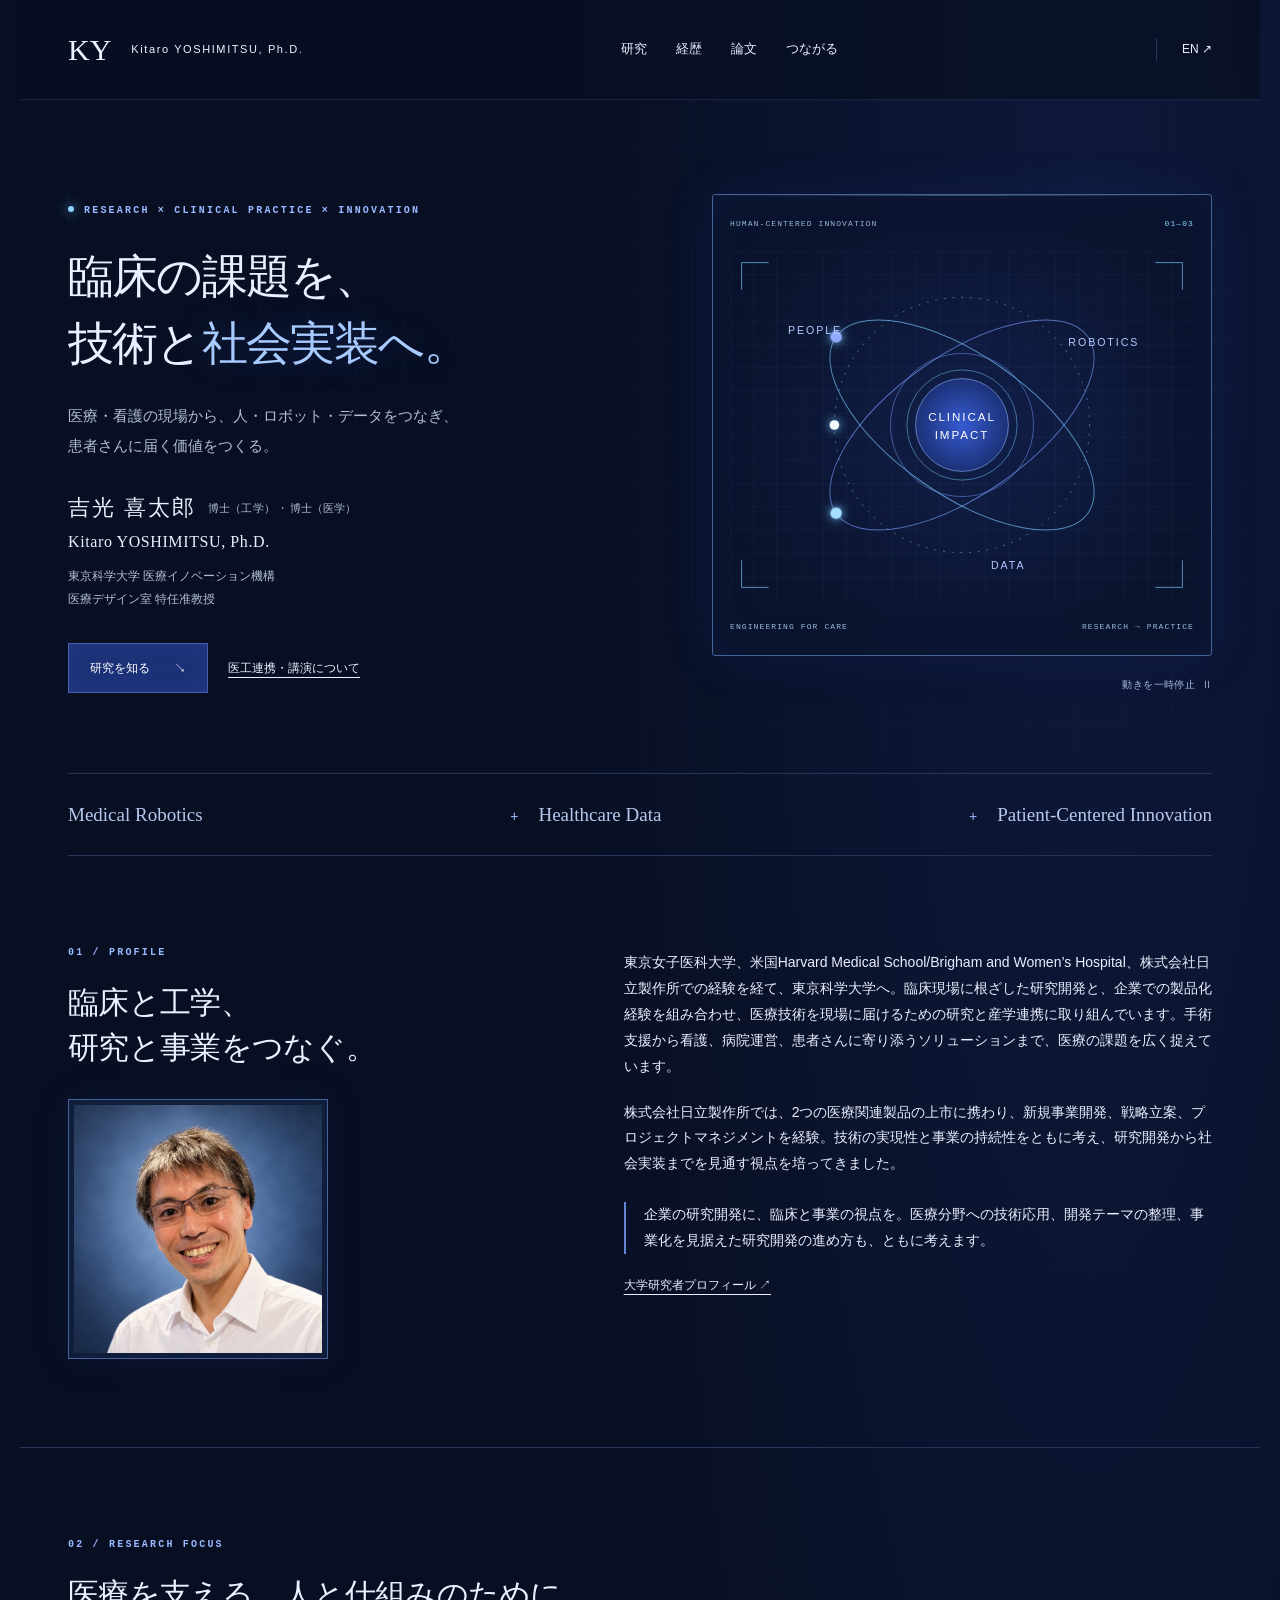
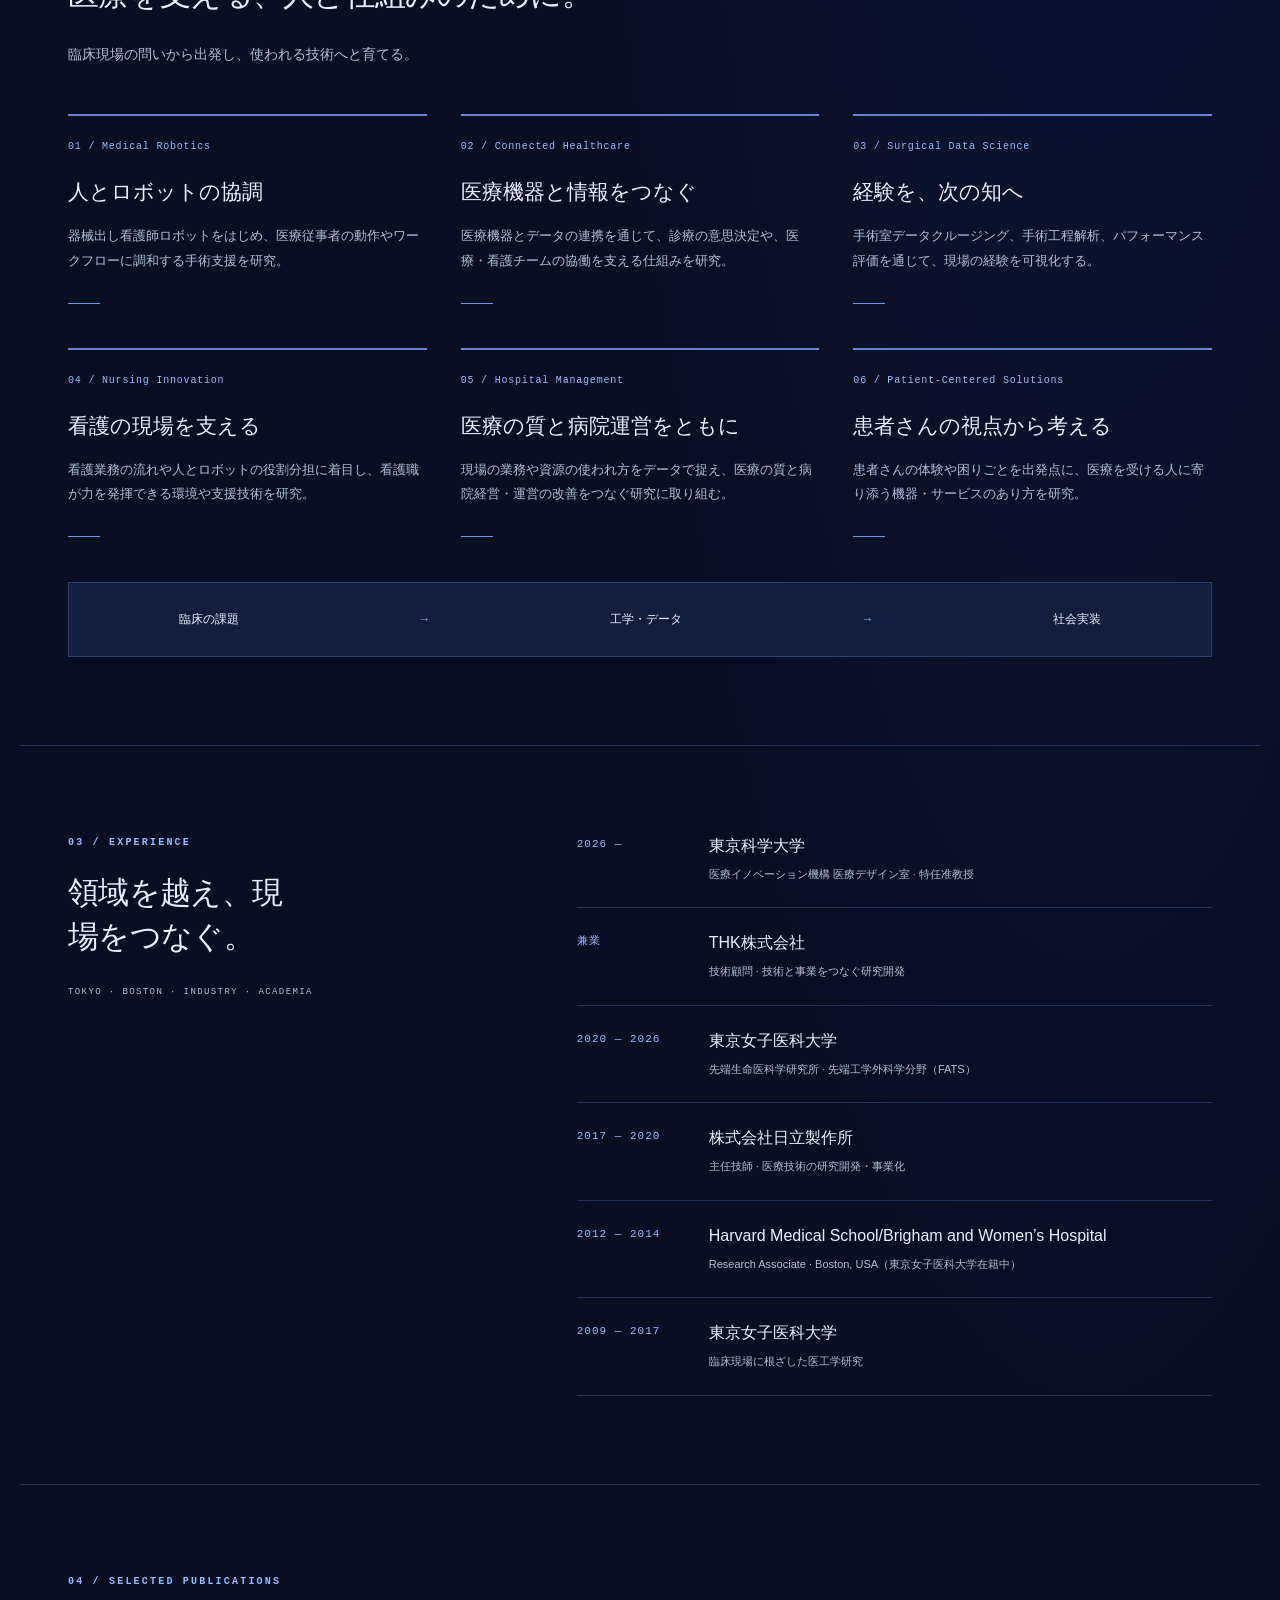
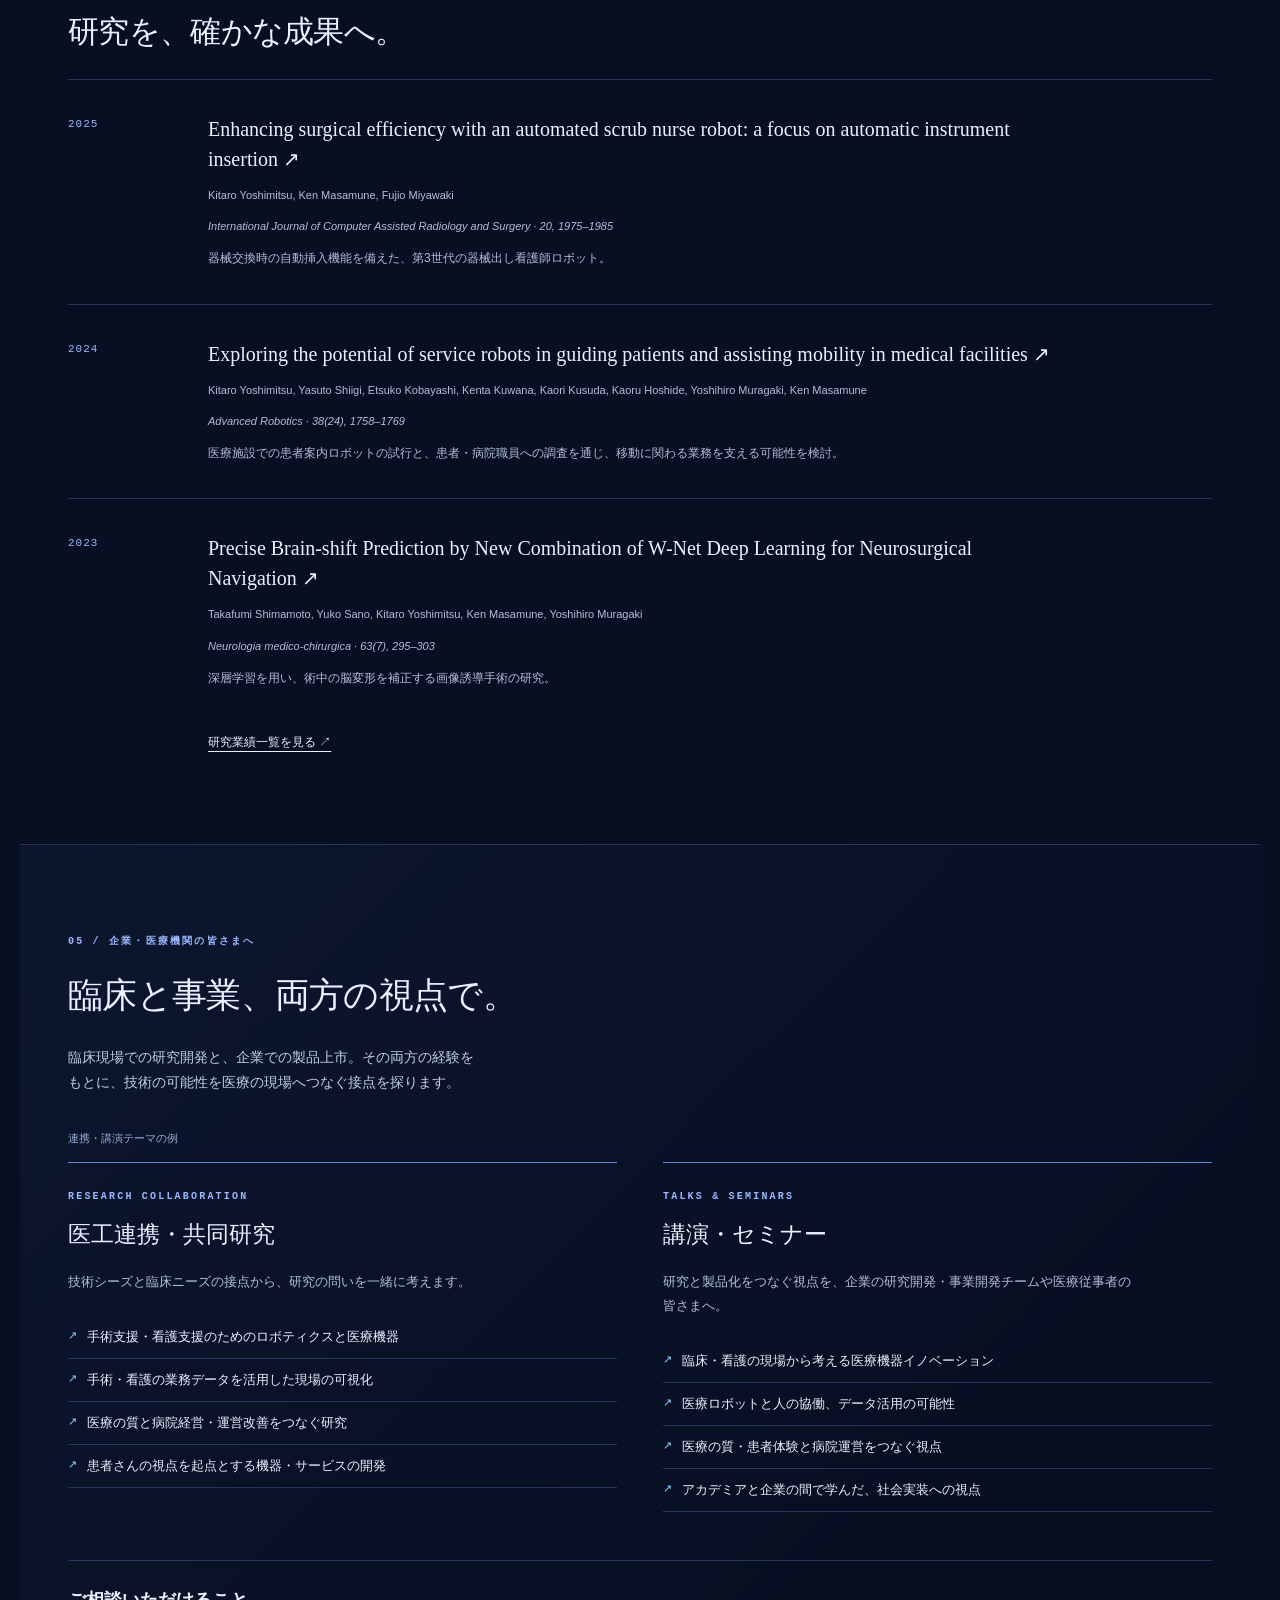
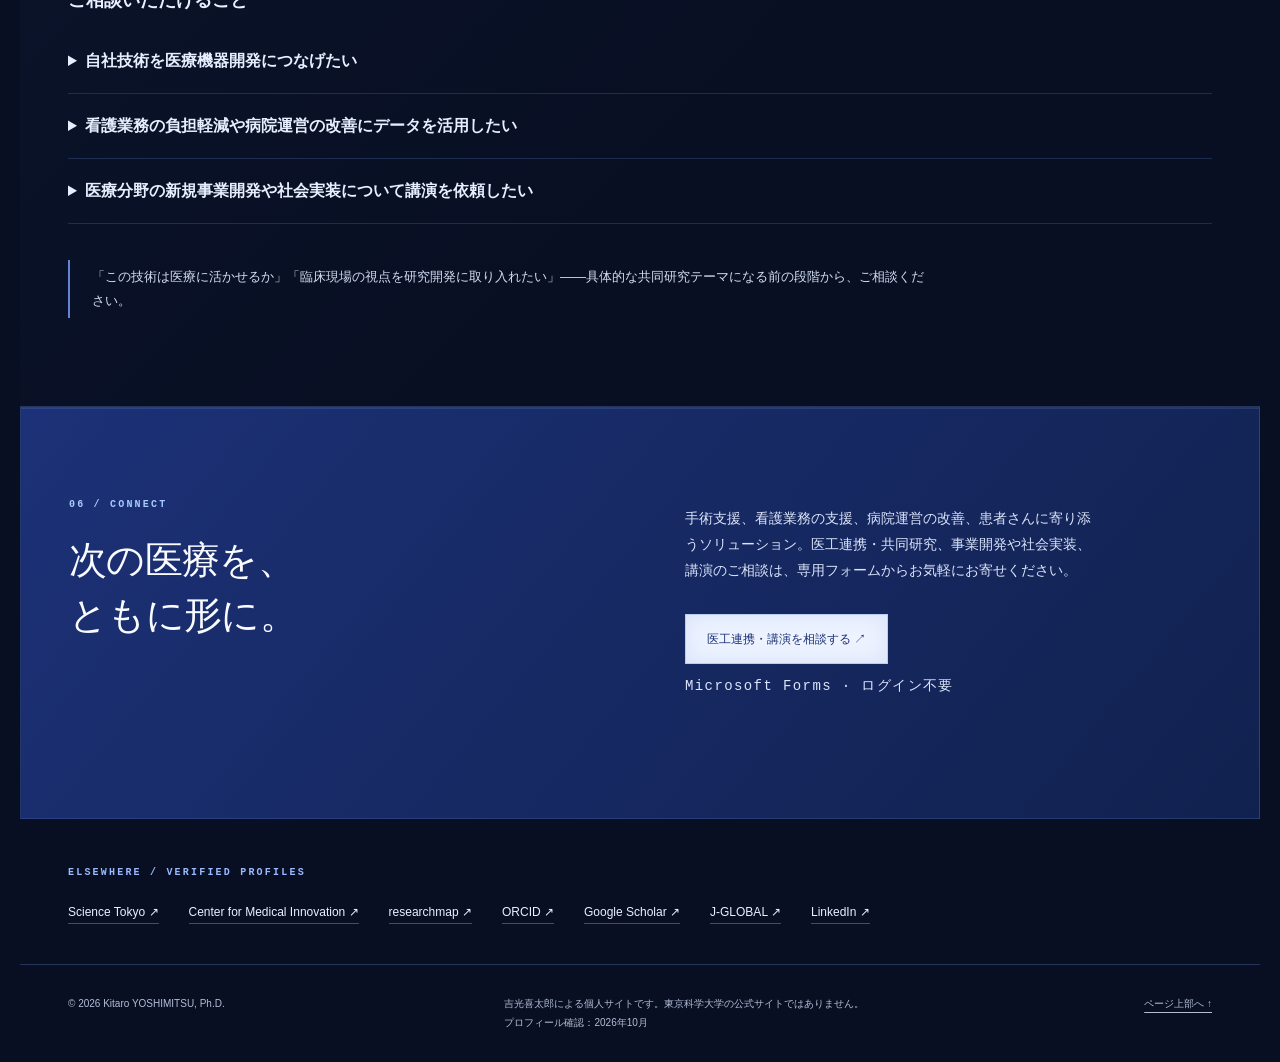
==== index.html @ ba97bae6 "Update career names, Japanese role and LinkedIn link" ====
<!doctype html><html lang="ja"><head><meta charset="utf-8"><meta name="viewport" content="width=device-width,initial-scale=1"><title>吉光喜太郎 | 医工連携・医療機器開発・講演 | Kitaro YOSHIMITSU, Ph.D.</title><meta name="description" content="医工連携、医療機器の研究開発・事業化、看護業務や病院運営の改善、講演のご相談。東京科学大学 特任准教授・吉光喜太郎が、臨床現場と企業での製品上市経験をもとに、技術シーズと医療の課題をつなぎます。"><meta name="robots" content="index,follow,max-image-preview:large"><meta name="theme-color" content="#1c3177"><meta property="og:type" content="profile"><meta property="og:title" content="吉光喜太郎 | 医工連携・医療機器開発・講演 | Kitaro YOSHIMITSU, Ph.D."><meta property="og:description" content="医工連携、医療機器の研究開発・事業化、看護業務や病院運営の改善、講演のご相談。東京科学大学 特任准教授・吉光喜太郎が、臨床現場と企業での製品上市経験をもとに、技術シーズと医療の課題をつなぎます。"><meta property="og:locale" content="ja_JP"><meta name="twitter:card" content="summary_large_image"><link rel="canonical" href="https://kitaro-bit.github.io/"><link rel="alternate" hreflang="ja" href="https://kitaro-bit.github.io/"><link rel="alternate" hreflang="en" href="https://kitaro-bit.github.io/en/"><link rel="alternate" hreflang="x-default" href="https://kitaro-bit.github.io/"><meta property="og:url" content="https://kitaro-bit.github.io/"><meta property="og:image" content="https://kitaro-bit.github.io/og.png"><meta name="twitter:image" content="https://kitaro-bit.github.io/og.png"><link rel="icon" href="favicon.svg" type="image/svg+xml"><link rel="stylesheet" href="style.css?v=9"><script src="motion.js?v=1" defer></script><script type="application/ld+json">{"@context": "https://schema.org", "@graph": [{"@type": "Person", "@id": "https://kitaro-bit.github.io/#person", "name": "Kitaro YOSHIMITSU", "honorificSuffix": "Ph.D.", "alternateName": "吉光喜太郎", "jobTitle": "Specially Appointed Associate Professor", "affiliation": {"@type": "Organization", "name": "Institute of Science Tokyo", "url": "https://www.isct.ac.jp/"}, "knowsAbout": ["Digital Surgery", "Medical Robotics", "Surgical Data Science", "Nursing Innovation", "Hospital Management", "Patient-Centered Solutions"], "sameAs": ["https://reins.tmd.ac.jp/html/100049686_ja.html", "https://researchmap.jp/kitaro", "https://orcid.org/0000-0002-7323-9958", "https://scholar.google.com/citations?user=akNv9UMAAAAJ", "https://jglobal.jst.go.jp/detail?JGLOBAL_ID=201101007482646540", "https://www.linkedin.com/in/kitaro/"], "url": "https://kitaro-bit.github.io/"}, {"@type": "ProfilePage", "name": "吉光喜太郎 | 医工連携・医療機器開発・講演 | Kitaro YOSHIMITSU, Ph.D.", "inLanguage": "ja", "mainEntity": {"@id": "https://kitaro-bit.github.io/#person"}, "url": "https://kitaro-bit.github.io/"}]}</script></head><body><a class="skip" href="#main">本文へ移動</a><header class="site-header"><a class="brand" href="./">KY<span>Kitaro YOSHIMITSU, Ph.D.</span></a><nav aria-label="メインナビゲーション"><a href="#research">研究</a><a href="#career">経歴</a><a href="#publications">論文</a><a href="#connect">つながる</a></nav><a class="language" href="en/" lang="en" hreflang="en">EN <span aria-hidden="true">↗</span></a></header><main id="main"><section class="hero"><div><p class="eyebrow">RESEARCH × CLINICAL PRACTICE × INNOVATION</p><h1>臨床の課題を、<br>技術と<span class="phrase">社会実装へ。</span></h1><p class="hero-intro"><span class=phrase>医療・看護の現場から、</span><span class=phrase>人・ロボット・データをつなぎ、</span><span class=phrase>患者さんに届く価値をつくる。</span></p><div class="identity"><h2>吉光 喜太郎<small class="degrees"><b>博士（工学）</b><i aria-hidden="true">・</i><b>博士（医学）</b></small><span>Kitaro YOSHIMITSU, Ph.D.</span></h2><p>東京科学大学 医療イノベーション機構<br>医療デザイン室 特任准教授</p></div><a class="button" href="#research">研究を知る <span aria-hidden="true">↘</span></a><a class="text-link" href="#partnerships">医工連携・講演について</a></div><div class="visual-shell"><div class="visual" aria-hidden="true"><div class="visual-top">HUMAN-CENTERED INNOVATION <span>01—03</span></div><svg viewBox="0 0 480 360"><defs><pattern id="grid" width="24" height="24" patternUnits="userSpaceOnUse"><path d="M24 0H0V24" fill="none" stroke="#7297da" stroke-opacity=".16" stroke-width=".6"/></pattern><radialGradient id="core"><stop stop-color="#365bd0"/><stop offset="1" stop-color="#1c3177"/></radialGradient></defs><rect width="480" height="360" fill="url(#grid)"/><g fill="none"><circle class="orbit-ring" cx="240" cy="180" r="132" stroke="#79c9ff" stroke-opacity=".5" stroke-dasharray="2 7"/><ellipse cx="240" cy="180" rx="159" ry="72" transform="rotate(-35 240 180)" stroke="#739cf9" stroke-opacity=".65"/><ellipse cx="240" cy="180" rx="159" ry="72" transform="rotate(35 240 180)" stroke="#79c9ff" stroke-opacity=".65"/><circle cx="240" cy="180" r="74" stroke="#739cf9" stroke-opacity=".5"/><circle class="core-pulse" cx="240" cy="180" r="57" stroke="#79c9ff" stroke-opacity=".5"/></g><circle cx="240" cy="180" r="48" fill="url(#core)" stroke="#8fb6ff" stroke-opacity=".6"/><text x="240" y="176" text-anchor="middle" fill="#fff" font-size="12" letter-spacing="2">CLINICAL</text><text x="240" y="194" text-anchor="middle" fill="#fff" font-size="12" letter-spacing="2">IMPACT</text><g transform="rotate(-35 240 180)"><circle class="satellite satellite-one" r="6" fill="#a6dfff"/></g><g transform="rotate(35 240 180)"><circle class="satellite satellite-two" r="6" fill="#92abff"/></g><circle class="satellite satellite-three" r="5" fill="#f3f8ff"/><g fill="#b4caff" font-size="11" letter-spacing="2"><text x="60" y="86">PEOPLE</text><text x="350" y="98">ROBOTICS</text><text x="270" y="329">DATA</text></g><path d="M12 40V12H40 M440 12H468V40 M468 320V348H440 M40 348H12V320" fill="none" stroke="#79c9ff" stroke-opacity=".7"/></svg><div class="visual-bottom">ENGINEERING FOR CARE <span>RESEARCH → PRACTICE</span></div></div><button class="motion-toggle" type="button" aria-pressed="false">動きを一時停止 <span aria-hidden="true">Ⅱ</span></button></div></section><div class="fields"><span>Medical Robotics</span><span>Healthcare Data</span><span>Patient-Centered Innovation</span></div><section id="profile" class="about section"><div><p class="eyebrow">01 / PROFILE</p><h2>臨床と工学、<br>研究と事業をつなぐ。</h2><figure class="portrait"><img src="portrait-edited-v1.png" alt="Kitaro YOSHIMITSU, Ph.D." width="1254" height="1254" loading="lazy"></figure></div><div class="prose"><p>東京女子医科大学、米国Harvard Medical School/Brigham and Women’s Hospital、株式会社日立製作所での経験を経て、東京科学大学へ。臨床現場に根ざした研究開発と、企業での製品化経験を組み合わせ、医療技術を現場に届けるための研究と産学連携に取り組んでいます。手術支援から看護、病院運営、患者さんに寄り添うソリューションまで、医療の課題を広く捉えています。</p><p>株式会社日立製作所では、2つの医療関連製品の上市に携わり、新規事業開発、戦略立案、プロジェクトマネジメントを経験。技術の実現性と事業の持続性をともに考え、研究開発から社会実装までを見通す視点を培ってきました。</p><p>企業の研究開発に、臨床と事業の視点を。医療分野への技術応用、開発テーマの整理、事業化を見据えた研究開発の進め方も、ともに考えます。</p><a class="text-link" href="https://reins.tmd.ac.jp/html/100049686_ja.html">大学研究者プロフィール ↗</a></div></section><section id="research" class="research section"><p class="eyebrow">02 / RESEARCH FOCUS</p><h2>医療を支える、人と仕組みのために。</h2><p class="section-intro">臨床現場の問いから出発し、使われる技術へと育てる。</p><div class="themes"><article class="theme"><span class="index">01 / Medical Robotics</span><h3>人とロボットの協調</h3><p>器械出し看護師ロボットをはじめ、医療従事者の動作やワークフローに調和する手術支援を研究。</p><span class="theme-line" aria-hidden="true"></span></article><article class="theme"><span class="index">02 / Connected Healthcare</span><h3>医療機器と情報をつなぐ</h3><p>医療機器とデータの連携を通じて、診療の意思決定や、医療・看護チームの協働を支える仕組みを研究。</p><span class="theme-line" aria-hidden="true"></span></article><article class="theme"><span class="index">03 / Surgical Data Science</span><h3>経験を、次の知へ</h3><p>手術室データクルージング、手術工程解析、パフォーマンス評価を通じて、現場の経験を可視化する。</p><span class="theme-line" aria-hidden="true"></span></article><article class="theme"><span class="index">04 / Nursing Innovation</span><h3>看護の現場を支える</h3><p>看護業務の流れや人とロボットの役割分担に着目し、看護職が力を発揮できる環境や支援技術を研究。</p><span class="theme-line" aria-hidden="true"></span></article><article class="theme"><span class="index">05 / Hospital Management</span><h3>医療の質と病院運営をともに</h3><p>現場の業務や資源の使われ方をデータで捉え、医療の質と病院経営・運営の改善をつなぐ研究に取り組む。</p><span class="theme-line" aria-hidden="true"></span></article><article class="theme"><span class="index">06 / Patient-Centered Solutions</span><h3>患者さんの視点から考える</h3><p>患者さんの体験や困りごとを出発点に、医療を受ける人に寄り添う機器・サービスのあり方を研究。</p><span class="theme-line" aria-hidden="true"></span></article></div><div class="process"><strong>臨床の課題</strong><span aria-hidden="true">→</span><strong>工学・データ</strong><span aria-hidden="true">→</span><strong>社会実装</strong></div></section><section id="career" class="career section"><div><p class="eyebrow">03 / EXPERIENCE</p><h2>領域を越え、現場をつなぐ。</h2><p class="small">TOKYO · BOSTON · INDUSTRY · ACADEMIA</p></div><ol class="timeline"><li><span class="date">2026 —</span><div><h3>東京科学大学</h3><p>医療イノベーション機構 医療デザイン室 · 特任准教授</p></div></li><li><span class="date">兼業</span><div><h3>THK株式会社</h3><p>技術顧問 · 技術と事業をつなぐ研究開発</p></div></li><li><span class="date">2020 — 2026</span><div><h3>東京女子医科大学</h3><p>先端生命医科学研究所 · 先端工学外科学分野（FATS）</p></div></li><li><span class="date">2017 — 2020</span><div><h3>株式会社日立製作所</h3><p>主任技師 · 医療技術の研究開発・事業化</p></div></li><li><span class="date">2012 — 2014</span><div><h3>Harvard Medical School/Brigham and Women’s Hospital</h3><p>Research Associate · Boston, USA（東京女子医科大学在籍中）</p></div></li><li><span class="date">2009 — 2017</span><div><h3>東京女子医科大学</h3><p>臨床現場に根ざした医工学研究</p></div></li></ol></section><section id="publications" class="publications section"><p class="eyebrow">04 / SELECTED PUBLICATIONS</p><h2>研究を、確かな成果へ。</h2><div><article class="paper"><span class="date">2025</span><div><h3><a href="https://doi.org/10.1007/s11548-025-03433-x">Enhancing surgical efficiency with an automated scrub nurse robot: a focus on automatic instrument insertion <span aria-hidden="true">↗</span></a></h3><p class="authors">Kitaro Yoshimitsu, Ken Masamune, Fujio Miyawaki</p><p class="journal">International Journal of Computer Assisted Radiology and Surgery · 20, 1975–1985</p><p>器械交換時の自動挿入機能を備えた、第3世代の器械出し看護師ロボット。</p></div></article><article class="paper"><span class="date">2024</span><div><h3><a href="https://doi.org/10.1080/01691864.2024.2438653">Exploring the potential of service robots in guiding patients and assisting mobility in medical facilities <span aria-hidden="true">↗</span></a></h3><p class="authors">Kitaro Yoshimitsu, Yasuto Shiigi, Etsuko Kobayashi, Kenta Kuwana, Kaori Kusuda, Kaoru Hoshide, Yoshihiro Muragaki, Ken Masamune</p><p class="journal">Advanced Robotics · 38(24), 1758–1769</p><p>医療施設での患者案内ロボットの試行と、患者・病院職員への調査を通じ、移動に関わる業務を支える可能性を検討。</p></div></article><article class="paper"><span class="date">2023</span><div><h3><a href="https://doi.org/10.2176/jns-nmc.2022-0350">Precise Brain-shift Prediction by New Combination of W-Net Deep Learning for Neurosurgical Navigation <span aria-hidden="true">↗</span></a></h3><p class="authors">Takafumi Shimamoto, Yuko Sano, Kitaro Yoshimitsu, Ken Masamune, Yoshihiro Muragaki</p><p class="journal">Neurologia medico-chirurgica · 63(7), 295–303</p><p>深層学習を用い、術中の脳変形を補正する画像誘導手術の研究。</p></div></article></div><a class="text-link" href="https://researchmap.jp/kitaro/published_papers">研究業績一覧を見る ↗</a></section><section class="partnerships section" id="partnerships"><p class="eyebrow">05 / 企業・医療機関の皆さまへ</p><h2><span class="phrase">臨床と事業、</span><span class="phrase">両方の視点で。</span></h2><p class="partner-intro">臨床現場での研究開発と、企業での製品上市。その両方の経験をもとに、技術の可能性を医療の現場へつなぐ接点を探ります。</p><p class="topic-label">連携・講演テーマの例</p><div class="partner-columns"><article class="partner-column"><p class="eyebrow">RESEARCH COLLABORATION</p><h3>医工連携・共同研究</h3><p>技術シーズと臨床ニーズの接点から、研究の問いを一緒に考えます。</p><ul><li>手術支援・看護支援のためのロボティクスと医療機器</li><li>手術・看護の業務データを活用した現場の可視化</li><li>医療の質と病院経営・運営改善をつなぐ研究</li><li>患者さんの視点を起点とする機器・サービスの開発</li></ul></article><article class="partner-column"><p class="eyebrow">TALKS & SEMINARS</p><h3>講演・セミナー</h3><p>研究と製品化をつなぐ視点を、企業の研究開発・事業開発チームや医療従事者の皆さまへ。</p><ul><li>臨床・看護の現場から考える医療機器イノベーション</li><li>医療ロボットと人の協働、データ活用の可能性</li><li>医療の質・患者体験と病院運営をつなぐ視点</li><li>アカデミアと企業の間で学んだ、社会実装への視点</li></ul></article></div><div class="consultations"><h3>ご相談いただけること</h3><details><summary>自社技術を医療機器開発につなげたい</summary><p>技術シーズと臨床ニーズの接点を整理し、医工連携による研究開発テーマや、事業化に向けて検討すべき課題を一緒に考えます。</p></details><details><summary>看護業務の負担軽減や病院運営の改善にデータを活用したい</summary><p>看護・診療のワークフローや資源の使われ方を捉え、現場の負担と医療の質に配慮した研究の問いを整理します。</p></details><details><summary>医療分野の新規事業開発や社会実装について講演を依頼したい</summary><p>医療機器イノベーション、医療ロボット、臨床ニーズを起点とする研究開発など、対象者や目的に合わせて講演・セミナーのテーマをご相談いただけます。</p></details></div><p class="partner-note">「この技術は医療に活かせるか」「臨床現場の視点を研究開発に取り入れたい」——具体的な共同研究テーマになる前の段階から、ご相談ください。</p></section><section id="connect" class="contact section"><div><p class="eyebrow">06 / CONNECT</p><h2>次の医療を、<br>ともに形に。</h2></div><div><p>手術支援、看護業務の支援、病院運営の改善、患者さんに寄り添うソリューション。医工連携・共同研究、事業開発や社会実装、講演のご相談は、専用フォームからお気軽にお寄せください。</p><a class="button light" href="https://forms.cloud.microsoft/r/wiZXnQCnqT">医工連携・講演を相談する ↗</a><p class="small">Microsoft Forms · ログイン不要</p></div></section><section class="profiles"><p class="eyebrow">ELSEWHERE / VERIFIED PROFILES</p><div><a href="https://reins.tmd.ac.jp/html/100049686_ja.html">Science Tokyo <span aria-hidden="true">↗</span></a><a href="https://tmdu-oi.jp/ourvision/member/">Center for Medical Innovation <span aria-hidden="true">↗</span></a><a href="https://researchmap.jp/kitaro">researchmap <span aria-hidden="true">↗</span></a><a href="https://orcid.org/0000-0002-7323-9958">ORCID <span aria-hidden="true">↗</span></a><a href="https://scholar.google.com/citations?user=akNv9UMAAAAJ">Google Scholar <span aria-hidden="true">↗</span></a><a href="https://jglobal.jst.go.jp/detail?JGLOBAL_ID=201101007482646540">J-GLOBAL <span aria-hidden="true">↗</span></a><a href="https://www.linkedin.com/in/kitaro/">LinkedIn <span aria-hidden="true">↗</span></a></div></section></main><footer><p>© 2026 Kitaro YOSHIMITSU, Ph.D.</p><p>吉光喜太郎による個人サイトです。東京科学大学の公式サイトではありません。<br>プロフィール確認：2026年10月</p><a href="#main">ページ上部へ ↑</a></footer></body></html>
---- style.css ----
:root{--ink:#172344;--blue:#1c3177;--line:#cfdbed;--paper:#f9fbff;--muted:#53617d}*{box-sizing:border-box}html{scroll-behavior:smooth;scroll-padding-top:100px}body{margin:0;color:var(--ink);background:var(--paper);font-family:-apple-system,BlinkMacSystemFont,"Segoe UI","Hiragino Kaku Gothic ProN","Yu Gothic",sans-serif;line-height:1.85;-webkit-font-smoothing:antialiased}a{color:inherit;text-underline-offset:5px}a:hover{color:var(--blue)}a:focus-visible{outline:3px solid #b16d23;outline-offset:5px}h1,h2,h3,p{margin:0}h1,h2,h3{line-height:1.45}p{overflow-wrap:anywhere}.site-header,main,footer{max-width:1240px;margin:auto}.site-header{height:100px;display:flex;align-items:center;justify-content:space-between;padding:0 48px;border-bottom:1px solid var(--line);gap:24px}.brand{text-decoration:none;font-family:Georgia,serif;font-size:30px;display:flex;align-items:center;gap:20px}.brand span{font-family:Arial,sans-serif;font-size:11px;letter-spacing:1.6px}.site-header nav{display:flex;gap:29px;font-size:13px}.site-header nav a,.language{text-decoration:none}.language{font-size:12px;border-left:1px solid var(--line);padding-left:25px}.hero{padding:94px 48px 72px;display:grid;grid-template-columns:1.2fr 1fr;gap:44px;align-items:center}.eyebrow{font-size:10px;font-weight:650;letter-spacing:2.2px;color:var(--blue);line-height:1.7}h1{font-size:clamp(35px,3.6vw,49px);font-weight:550;letter-spacing:-1.8px;margin:24px 0 24px}h1 span{color:var(--blue)}.hero-intro{font-size:15px;color:var(--muted);max-width:480px}.identity{margin:31px 0}.identity h2{font-size:22px;font-weight:550;letter-spacing:2px}.identity h2 span{display:block;font-family:Georgia,serif;font-size:16px;letter-spacing:.6px;font-weight:400;margin-top:3px}.identity p{font-size:12px;line-height:1.8;color:var(--muted);margin-top:12px}.button{display:inline-flex;gap:35px;align-items:center;justify-content:space-between;background:var(--ink);color:white;padding:13px 21px;text-decoration:none;font-size:12px}.button:hover{background:var(--blue);color:white}.text-link{font-size:12px;display:inline-block}.hero .text-link{margin-left:20px}.visual{background:#e4ebf6;border:1px solid #cfdbed;padding:24px 17px;transform:translateY(5px)}.visual svg{width:100%;display:block;margin:23px 0}.visual-top,.visual-bottom{font:8px Arial,sans-serif;letter-spacing:1.3px;display:flex;justify-content:space-between;color:#435ea5}.fields{margin:0 48px;border-block:1px solid var(--line);padding:23px 0;display:flex;justify-content:space-between;font-family:Georgia,serif;font-size:21px;color:#435ea5}.fields span+span:before{content:'+';font:14px Arial;margin-right:45px;color:var(--blue)}.section{padding:88px 48px;border-bottom:1px solid var(--line)}.section h2{font-size:31px;font-weight:500;letter-spacing:-.7px;margin:20px 0 24px}.about{display:grid;grid-template-columns:1fr 1.25fr;gap:85px}.prose{font-size:14px}.prose p+p{margin-top:20px}.prose a{margin-top:20px}.section-intro{font-size:14px;color:var(--muted)}.themes{display:grid;grid-template-columns:repeat(3,1fr);gap:34px;margin-top:46px}.theme{padding-top:22px;border-top:2px solid var(--blue)}.index{font-size:10px;letter-spacing:.8px;color:var(--blue)}.theme h3{font-size:21px;font-weight:500;margin:20px 0 15px}.theme p{font-size:13px;color:var(--muted)}.theme-line{display:block;width:32px;height:1px;background:var(--blue);margin-top:30px}.process{display:flex;align-items:center;justify-content:space-around;background:#e4ebf6;padding:25px 20px;margin-top:45px;font-size:12px}.process strong{font-weight:500}.process span{color:var(--blue)}.career{display:grid;grid-template-columns:1fr 1.4fr;gap:55px}.career h2{max-width:290px}.small{font-size:9px;letter-spacing:1.4px;color:var(--muted)}.timeline{list-style:none;padding:0;margin:0}.timeline li{display:grid;grid-template-columns:110px 1fr;gap:22px;padding:23px 0;border-bottom:1px solid var(--line)}.timeline li:first-child{padding-top:0}.date{font-size:11px;font-family:Arial,sans-serif;color:var(--blue);letter-spacing:1px}.timeline h3{font-size:16px;font-weight:500}.timeline p{font-size:11px;color:var(--muted);margin-top:7px}.paper{display:grid;grid-template-columns:110px 1fr;gap:30px;padding:34px 0;border-top:1px solid var(--line)}.paper h3{font-size:20px;font-family:Georgia,serif;font-weight:400;line-height:1.5;max-width:870px}.paper h3 a{text-decoration:none}.paper p{font-size:12px;margin-top:11px;color:var(--muted)}.paper .authors{font-size:11px}.paper .journal{font-size:11px;font-style:italic}.publications>.text-link{margin-left:140px;margin-top:8px}.contact{background:#1c3177;color:#f9fbff;display:grid;grid-template-columns:1fr 1fr;gap:90px}.contact .eyebrow{color:#bac9e2}.contact h2{font-size:38px;margin-bottom:0}.contact p:not(.eyebrow){font-size:14px;color:#e4ebf6;margin:10px 0 30px}.light{background:#f9fbff;color:#1c3177}.institution{display:block;color:#e4ebf6;font-size:12px;margin-top:22px}.profiles{padding:45px 48px 40px}.profiles>div{display:flex;flex-wrap:wrap;gap:17px 30px;margin-top:20px}.profiles a{font-size:12px;text-decoration:none;border-bottom:1px solid var(--line)}footer{padding:30px 48px;border-top:1px solid var(--line);display:flex;gap:25px;justify-content:space-between;font-size:10px;color:var(--muted)}footer a{white-space:nowrap}.skip{position:absolute;left:15px;top:-100px;padding:10px;background:white;z-index:2}.skip:focus{top:10px}html[lang=en] h1{font-family:Georgia,serif;font-size:clamp(37px,4.2vw,57px);font-weight:400;line-height:1.13}html[lang=en] .section h2{font-family:Georgia,serif;font-size:36px}html[lang=en] .brand span{font-size:10px}
@media(min-width:1500px){.hero{padding-top:115px;padding-bottom:100px}}@media(max-width:900px){.site-header{padding:0 26px}.brand span{display:none}.hero{padding:65px 26px;gap:25px}.hero .text-link{display:block;margin:18px 0 0}.fields{margin:0 26px;font-size:17px}.fields span+span:before{margin-right:15px}.section{padding:65px 26px}.about,.career{gap:35px}.contact{gap:35px}.profiles,footer{padding-inline:26px}.themes{gap:24px}}@media(max-width:650px){.site-header{height:76px;gap:15px;padding:0 20px}.brand{font-size:27px}.site-header nav{gap:13px;font-size:11px}.language{padding-left:12px;font-size:11px}.hero{grid-template-columns:1fr;padding:48px 22px 36px;gap:38px}h1{font-size:36px;letter-spacing:-1.4px}.hero-intro{font-size:14px}.hero .text-link{display:inline-block;margin:0 0 0 15px;font-size:11px}.visual{max-width:460px;width:100%;margin:auto}.visual svg{margin:8px 0;max-height:290px}.fields{margin:0 22px;gap:10px;flex-wrap:wrap;justify-content:flex-start;font-size:14px;padding:18px 0}.fields span+span:before{margin-right:10px}.section{padding:55px 22px}.section h2{font-size:27px}.about,.career,.contact{grid-template-columns:1fr;gap:25px}.about h2 br{display:none}.themes{grid-template-columns:1fr;gap:30px;margin-top:30px}.theme h3{margin-top:12px}.theme-line{display:none}.process{margin-top:32px;padding:20px 10px;font-size:10px}.career h2{max-width:none}.timeline li{grid-template-columns:84px 1fr;gap:13px}.paper{grid-template-columns:1fr;gap:10px;padding:25px 0}.paper h3{font-size:20px}.publications>.text-link{margin-left:0}.contact h2{font-size:34px}.profiles{padding:35px 22px}.profiles>div{gap:17px 25px}footer{padding:25px 22px;flex-direction:column;gap:15px}html[lang=en] h1{font-size:40px}html[lang=en] .section h2{font-size:31px}}
@media(prefers-reduced-motion:reduce){html{scroll-behavior:auto}}@media print{.site-header nav,.language,.visual,.button,.skip{display:none}.section{padding:25px 0;break-inside:avoid}.hero{padding:20px 0;display:block}.contact{background:white;color:var(--ink)}.contact p:not(.eyebrow),.contact .eyebrow{color:var(--ink)}.profiles,footer{padding:20px 0}.fields{margin:0}body{background:white}}
@media(max-width:650px){.site-header{height:auto;min-height:93px;flex-wrap:wrap;padding-block:12px;gap:9px 15px}.brand{margin-right:auto}.site-header nav{order:3;width:100%;justify-content:space-between;font-size:12px}.language{white-space:nowrap;flex-shrink:0}}
/* Cyber research direction: Science Blue foundation, luminous orbital diagram. */
:root{--ink:#eaf0ff;--blue:#9ab9ff;--line:#243559;--paper:#080f23;--muted:#b2bed6;--science-blue:#1c3177;--cyan:#8bd5ff}
body{background:radial-gradient(ellipse at 85% 4%,#1c317744,transparent 35%),var(--paper)}
.site-header{background:#080f23b3;border-bottom-color:#344b774f}.brand{color:#edf3ff}.site-header nav a{transition:color .2s}.site-header nav a:hover,.language:hover{color:var(--cyan)}
.hero{position:relative;background-image:linear-gradient(#5173b00a 1px,transparent 1px),linear-gradient(90deg,#5173b00a 1px,transparent 1px);background-size:48px 48px}
h1 span{color:#a7caff;text-shadow:0 0 35px #477aff40}.eyebrow,.index,.small,.date{font-family:ui-monospace,SFMono-Regular,Consolas,monospace}.hero .eyebrow::before{content:'';display:inline-block;width:6px;height:6px;margin:0 10px 1px 0;background:#8bd5ff;box-shadow:0 0 12px #7ac7ff;border-radius:50%}
.button{background:var(--science-blue);border:1px solid #789aee70;box-shadow:inset 0 0 22px #4c6fcd20;transition:background .2s,box-shadow .2s,transform .2s}.button:hover{background:#2d4590;box-shadow:0 0 25px #4d7cff30;transform:translateY(-2px)}
.visual-shell{min-width:0}.visual{position:relative;overflow:hidden;background:radial-gradient(ellipse at center,#1c31774d,#0a142de6 72%);border:1px solid #45639a;box-shadow:0 0 50px #254bc321,inset 0 0 50px #274caa12;transform:none;border-radius:3px}.visual::before{content:'';position:absolute;top:0;left:0;width:100%;height:1px;background:linear-gradient(90deg,transparent,#8bd5ff,transparent);opacity:.3;animation:scan 12s linear infinite;pointer-events:none}.visual-top,.visual-bottom{font-family:ui-monospace,SFMono-Regular,monospace;color:#9ab9db;font-size:8px;letter-spacing:1.1px}.visual-top span{color:#8bd5ff}.visual svg{overflow:visible}
.satellite{offset-path:path('M 81 180 a 159 72 0 1 0 318 0 a 159 72 0 1 0 -318 0');offset-rotate:0deg;filter:drop-shadow(0 0 5px #79c9ff);animation:orbit-travel 15s linear infinite;transform-box:view-box}.satellite-two{animation-duration:20s;animation-direction:reverse;animation-delay:-8s}.satellite-three{offset-path:path('M 108 180 a 132 132 0 1 0 264 0 a 132 132 0 1 0 -264 0');animation-duration:26s;animation-delay:-17s}.orbit-ring{transform-origin:240px 180px;animation:ring-turn 80s linear infinite}.core-pulse{transform-origin:240px 180px;animation:core-breathe 5s ease-in-out infinite}
.motion-toggle{display:block;margin:13px 0 0 auto;padding:7px 0 7px 14px;min-height:32px;border:0;background:transparent;color:#acbedf;font:10px ui-monospace,SFMono-Regular,monospace;cursor:pointer;letter-spacing:.4px}.motion-toggle:hover{color:#d7edff}.motion-toggle:focus-visible{outline:2px solid #8bd5ff;outline-offset:4px}.motion-paused .visual,.motion-paused .visual *,.motion-paused .visual::before{animation-play-state:paused}
.fields{color:#b6c9ed}.section{border-bottom-color:#243559}.theme{border-top-color:#6384d2}.theme-line{background:#6c94f4}.process{background:#111e3e;border:1px solid #2a406e}.timeline li{border-bottom-color:#243559}.paper h3 a:hover{color:#a7caff}.contact{background:linear-gradient(130deg,#1c3177,#11214f);border:1px solid #45639a55;box-shadow:inset 0 1px #7191d333}.contact .eyebrow{color:#a7caff}.contact p:not(.eyebrow),.institution{color:#dce5fb}.light{background:#edf3ff;color:#1c3177}.light:hover{color:white}.profiles a{border-bottom-color:#36507b}.skip{background:#1c3177;color:white}
@keyframes orbit-travel{from{offset-distance:0%}to{offset-distance:100%}}@keyframes ring-turn{to{transform:rotate(360deg)}}@keyframes core-breathe{0%,100%{transform:scale(1);opacity:.35}50%{transform:scale(1.15);opacity:.8}}@keyframes scan{from{transform:translateY(0)}to{transform:translateY(560px)}}
@media(max-width:650px){.visual-top,.visual-bottom{font-size:7px;letter-spacing:.65px}.motion-toggle{margin-top:6px}.visual-shell{width:100%}}
@media(prefers-reduced-motion:reduce){.visual *,.visual::before{animation:none!important}.satellite-one{offset-distance:12%}.satellite-two{offset-distance:55%}.satellite-three{offset-distance:77%}.motion-toggle{display:none}.button{transition:none}}
@media print{:root{--ink:#172344;--muted:#53617d;--blue:#1c3177;--line:#cfdbed}body{background:white}.hero{background:none}.visual-shell{display:none}.fields{color:#1c3177}.contact{background:white;box-shadow:none}.contact p:not(.eyebrow),.contact .eyebrow,.institution{color:#172344}}
/* Editorial refinements: keep meaningful phrases and qualifications together. */
p,li{line-break:strict;overflow-wrap:break-word;text-wrap:pretty}h1,h2,h3{text-wrap:balance}.phrase{display:inline-block;white-space:nowrap}.hero-intro{max-width:510px;line-height:2}.identity h2 .degrees{display:inline-flex;flex-wrap:wrap;align-items:baseline;gap:2px;margin-left:12px;font:400 11px/1.8 -apple-system,BlinkMacSystemFont,"Hiragino Kaku Gothic ProN","Yu Gothic",sans-serif;letter-spacing:.1px;color:#b2bed6;vertical-align:middle}.degrees b{font-weight:400;white-space:nowrap}.degrees i{font-style:normal}html[lang=en] .identity h2>span .degrees{font-size:10px}.identity h2>span{margin-top:6px}.identity p{line-height:1.95}.hero .button{gap:24px}.hero .text-link{max-width:100%}.hero-intro:lang(en){text-wrap:balance}.theme h3{line-height:1.65}.paper h3{text-wrap:pretty}.partnerships{background:linear-gradient(135deg,#111f3b70,transparent 65%)}.partnerships h2{font-size:35px;max-width:700px}.partner-intro{max-width:770px;font-size:14px;color:#c2cde1}.topic-label{font:11px ui-monospace,SFMono-Regular,monospace;color:#96acd5;margin-top:35px}.partner-columns{display:grid;grid-template-columns:1fr 1fr;gap:46px;margin-top:16px}.partner-column{border-top:1px solid #6384d2;padding-top:25px;min-width:0}.partner-column h3{font-size:23px;font-weight:500;margin:13px 0 18px;text-align:left;text-wrap:pretty}.partner-column>p:not(.eyebrow){font-size:13px;color:var(--muted);max-width:480px}.partner-column ul{padding:0;margin:22px 0 0;list-style:none}.partner-column li{position:relative;padding:9px 0 9px 19px;font-size:13px;border-bottom:1px solid #243559}.partner-column li::before{content:'↗';position:absolute;left:0;color:#8bd5ff;font-size:11px}.partner-note{max-width:890px;border-left:2px solid #6384d2;padding:5px 0 5px 22px;margin-top:36px;color:#d1dcf2;font-size:13px}.contact .button{gap:22px}.contact .institution{max-width:100%;text-wrap:pretty}
@media(max-width:900px){.identity h2 .degrees{display:flex;margin:5px 0 0;gap:2px}.hero-intro{font-size:14px}.partner-columns{gap:28px}}
@media(max-width:650px){.hero-intro{font-size:14px;line-height:1.95}.identity h2 .degrees{font-size:11px;display:inline-flex;margin-left:10px}html[lang=en] .identity h2>span .degrees{display:flex;margin-left:0}.partner-columns{grid-template-columns:1fr;gap:34px}.partnerships h2{font-size:29px}.partner-column h3{font-size:22px}.partner-intro{font-size:13px}.hero .text-link{margin-top:17px;margin-left:0;display:block}.hero .eyebrow{max-width:310px}.partner-note{padding-left:15px}.contact .button{font-size:12px}.contact .institution{font-size:11px}html[lang=en] h1{font-size:clamp(33px,9.7vw,40px)}}
@media(max-width:360px){.identity h2 .degrees{display:flex;margin-left:0}.hero-intro{font-size:13px}.partnerships h2{font-size:27px}.process{font-size:9px;padding-inline:7px}}
@media print{.partner-intro,.partner-note,.topic-label{color:#172344}.partnerships{background:none}.partner-column li{border-color:#cfdbed}}
.partner-intro,.section-intro,.contact p:not(.eyebrow){text-wrap:balance}
@media(max-width:650px){html[lang=ja] h1{font-size:clamp(28px,9.2vw,36px)}}
/* Broader healthcare themes: two rows on desktop, readable labels on mobile. */
.fields{gap:20px;font-size:19px}.fields span{min-width:0;text-wrap:balance}.fields span+span:before{margin-right:20px}.themes{row-gap:44px}.themes .index{line-height:1.7;display:block}.research>h2{max-width:760px;text-wrap:balance}
@media(max-width:900px){.fields{font-size:15px;gap:12px}.fields span+span:before{margin-right:12px}}
@media(max-width:650px){.fields{font-size:15px;flex-direction:column;align-items:flex-start;gap:7px}.fields span+span:before{content:none}.themes{row-gap:30px}.hero-intro .phrase{max-width:100%}}
.portrait{margin:28px 0 0;max-width:260px;border:1px solid #45639a;padding:5px;background:#101e3b;box-shadow:0 0 32px #1c31772c}.portrait img{display:block;width:100%;height:auto;aspect-ratio:1;object-fit:cover}.about{align-items:start}.about .prose{padding-top:6px}.about .prose p:last-of-type{border-left:2px solid #6384d2;padding-left:18px;margin-top:25px}
@media(max-width:650px){.portrait{max-width:220px;margin-top:24px}.about .prose{padding-top:0}.contact .button{max-width:100%;gap:12px;line-height:1.8}}

/* Inquiry examples match the questions prospective partners bring. */
.consultations{margin-top:3rem;border-top:1px solid #739cf944;padding-top:1.6rem}.consultations h3{font-size:1.15rem;margin:0 0 1rem}.consultations details{border-bottom:1px solid #739cf933;padding:1.1rem 0}.consultations summary{cursor:pointer;color:#e5efff;font-weight:600;line-height:1.8}.consultations summary:focus-visible{outline:2px solid #79c9ff;outline-offset:5px}.consultations details p{max-width:70ch;line-height:1.9;color:#b6c4de;margin:1rem 0 .3rem}
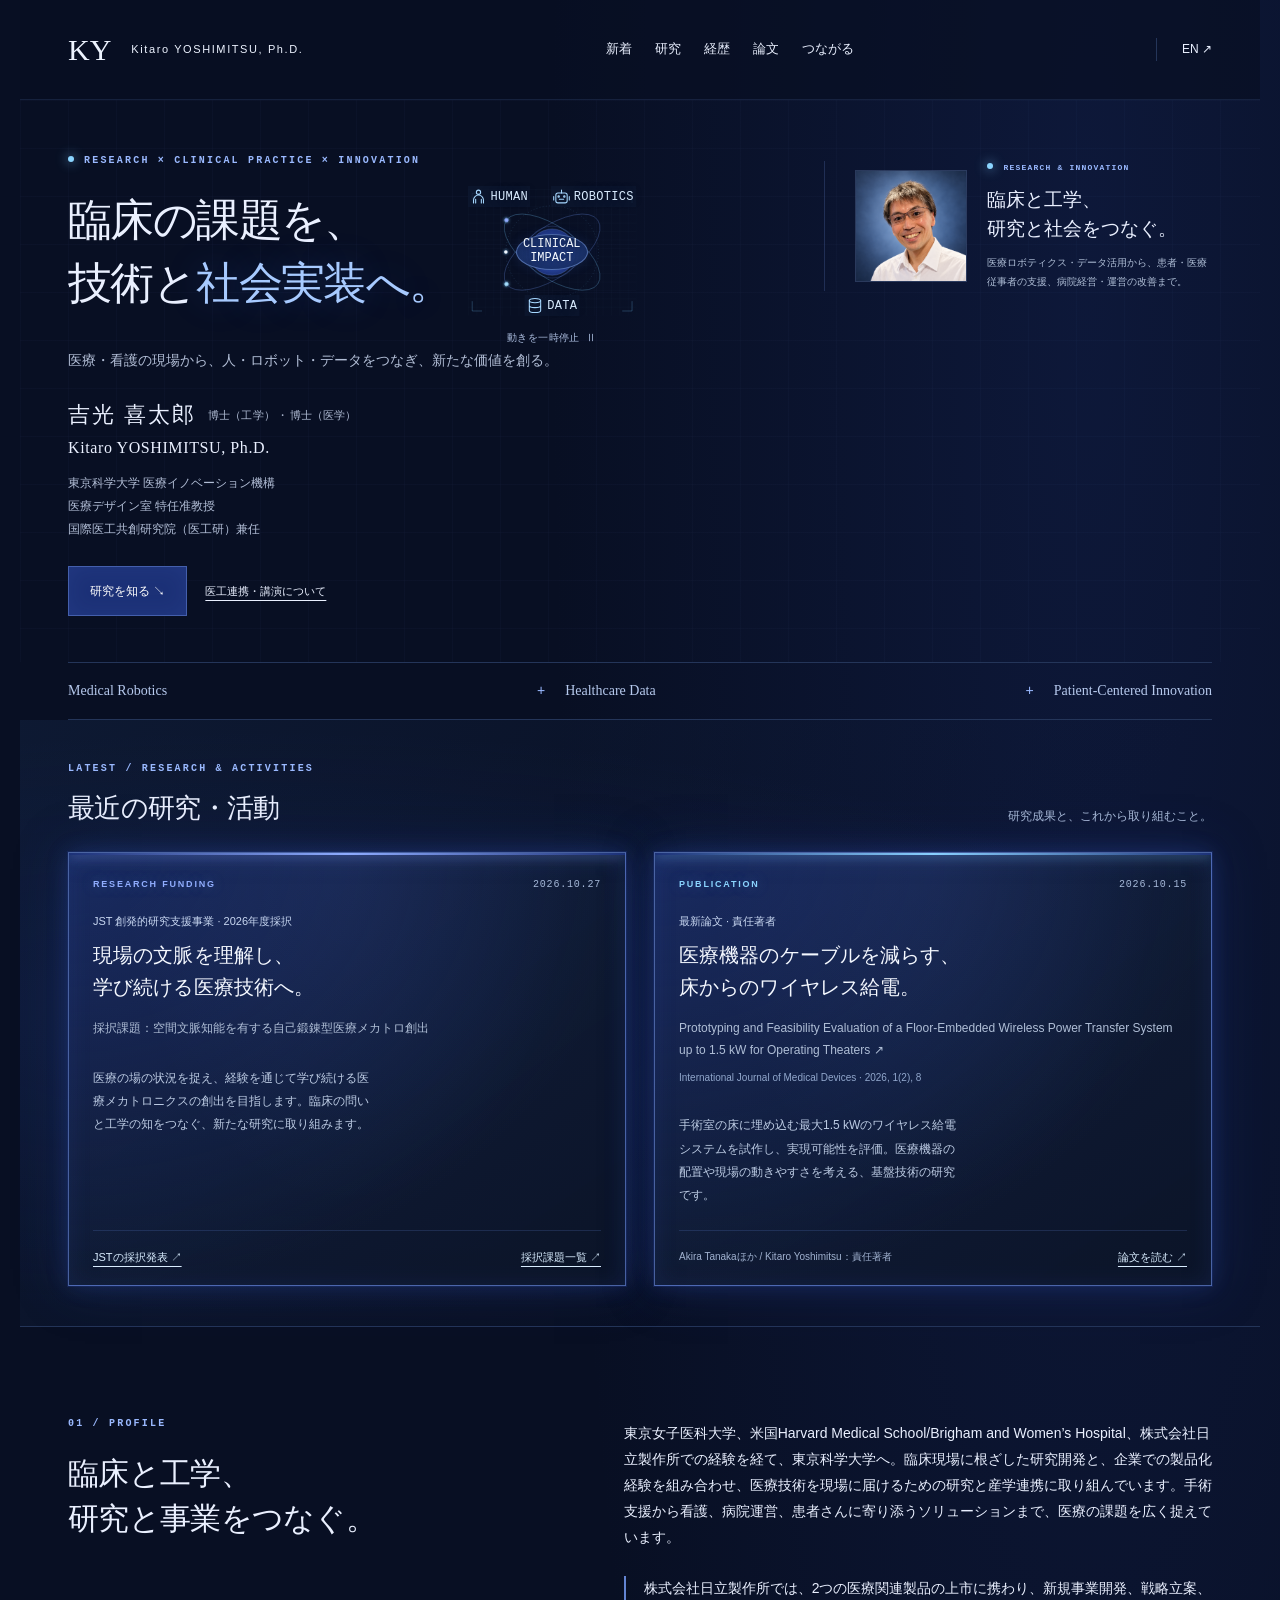
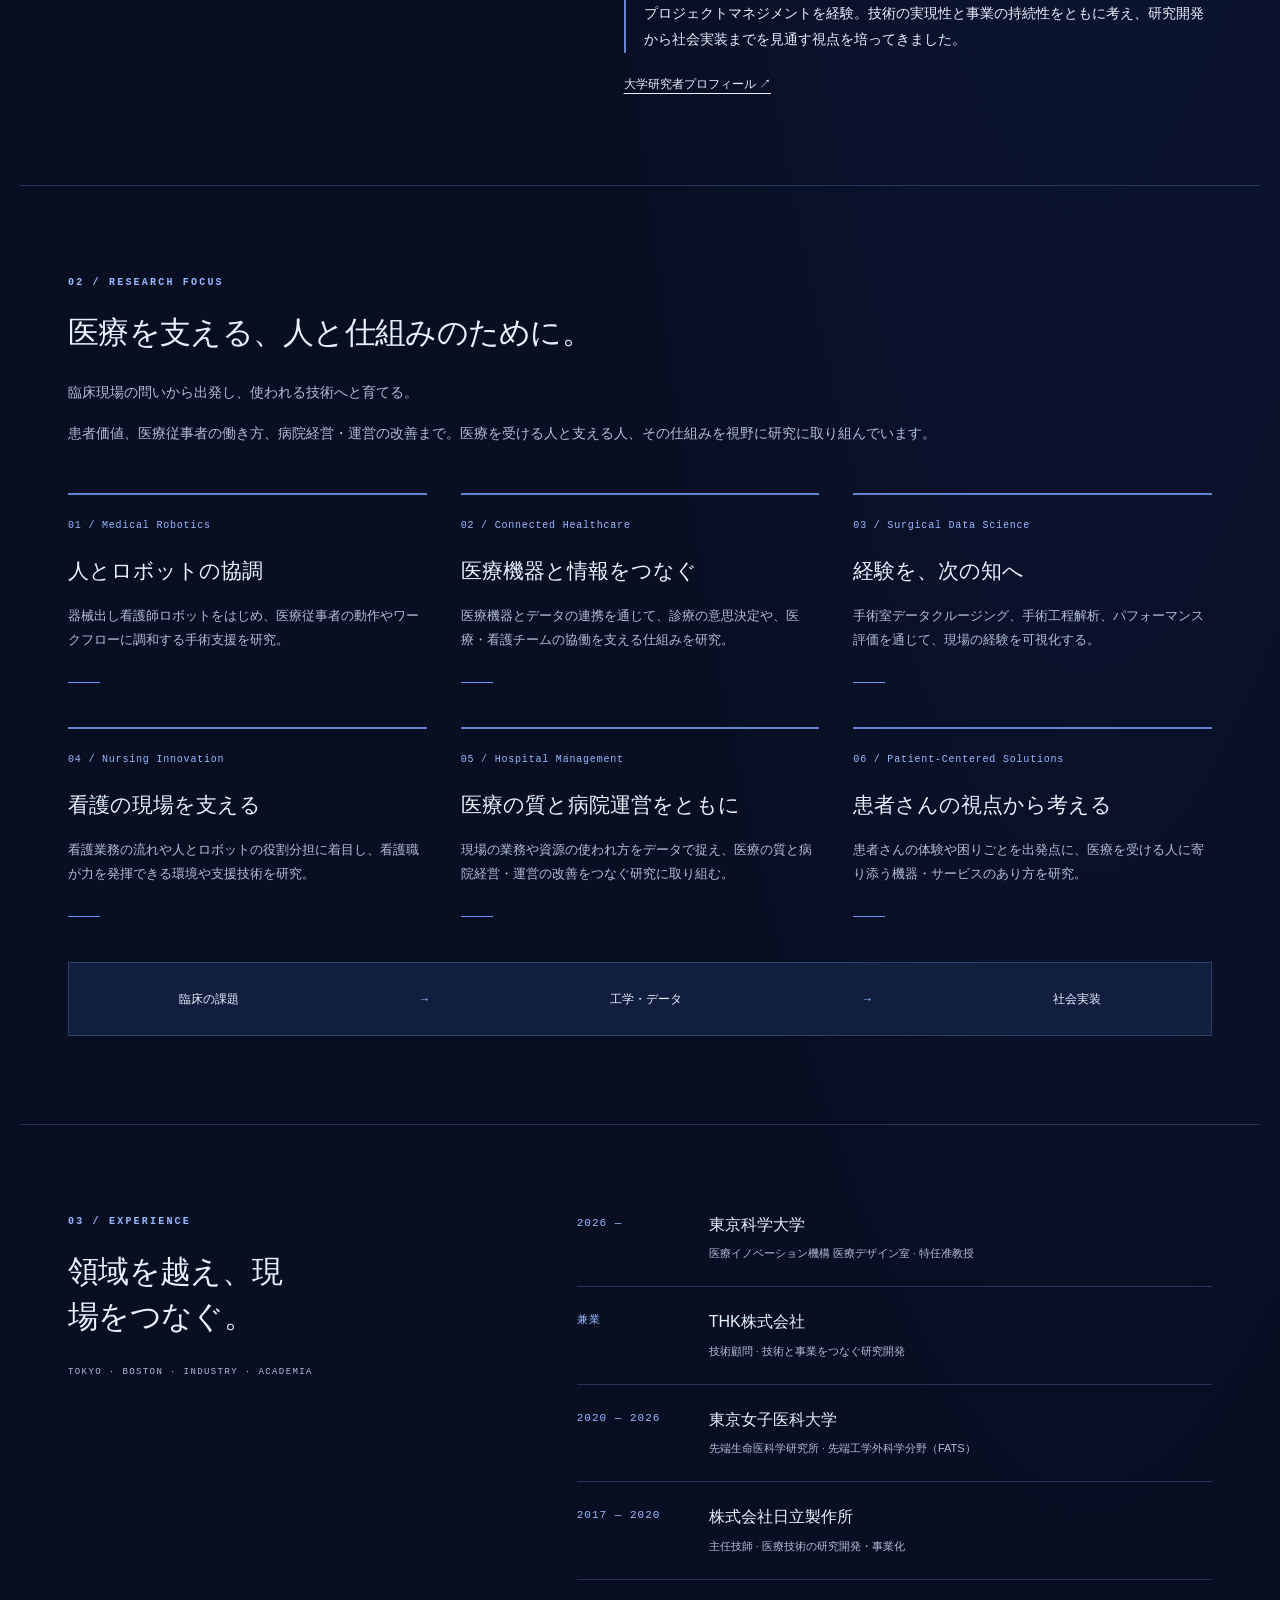
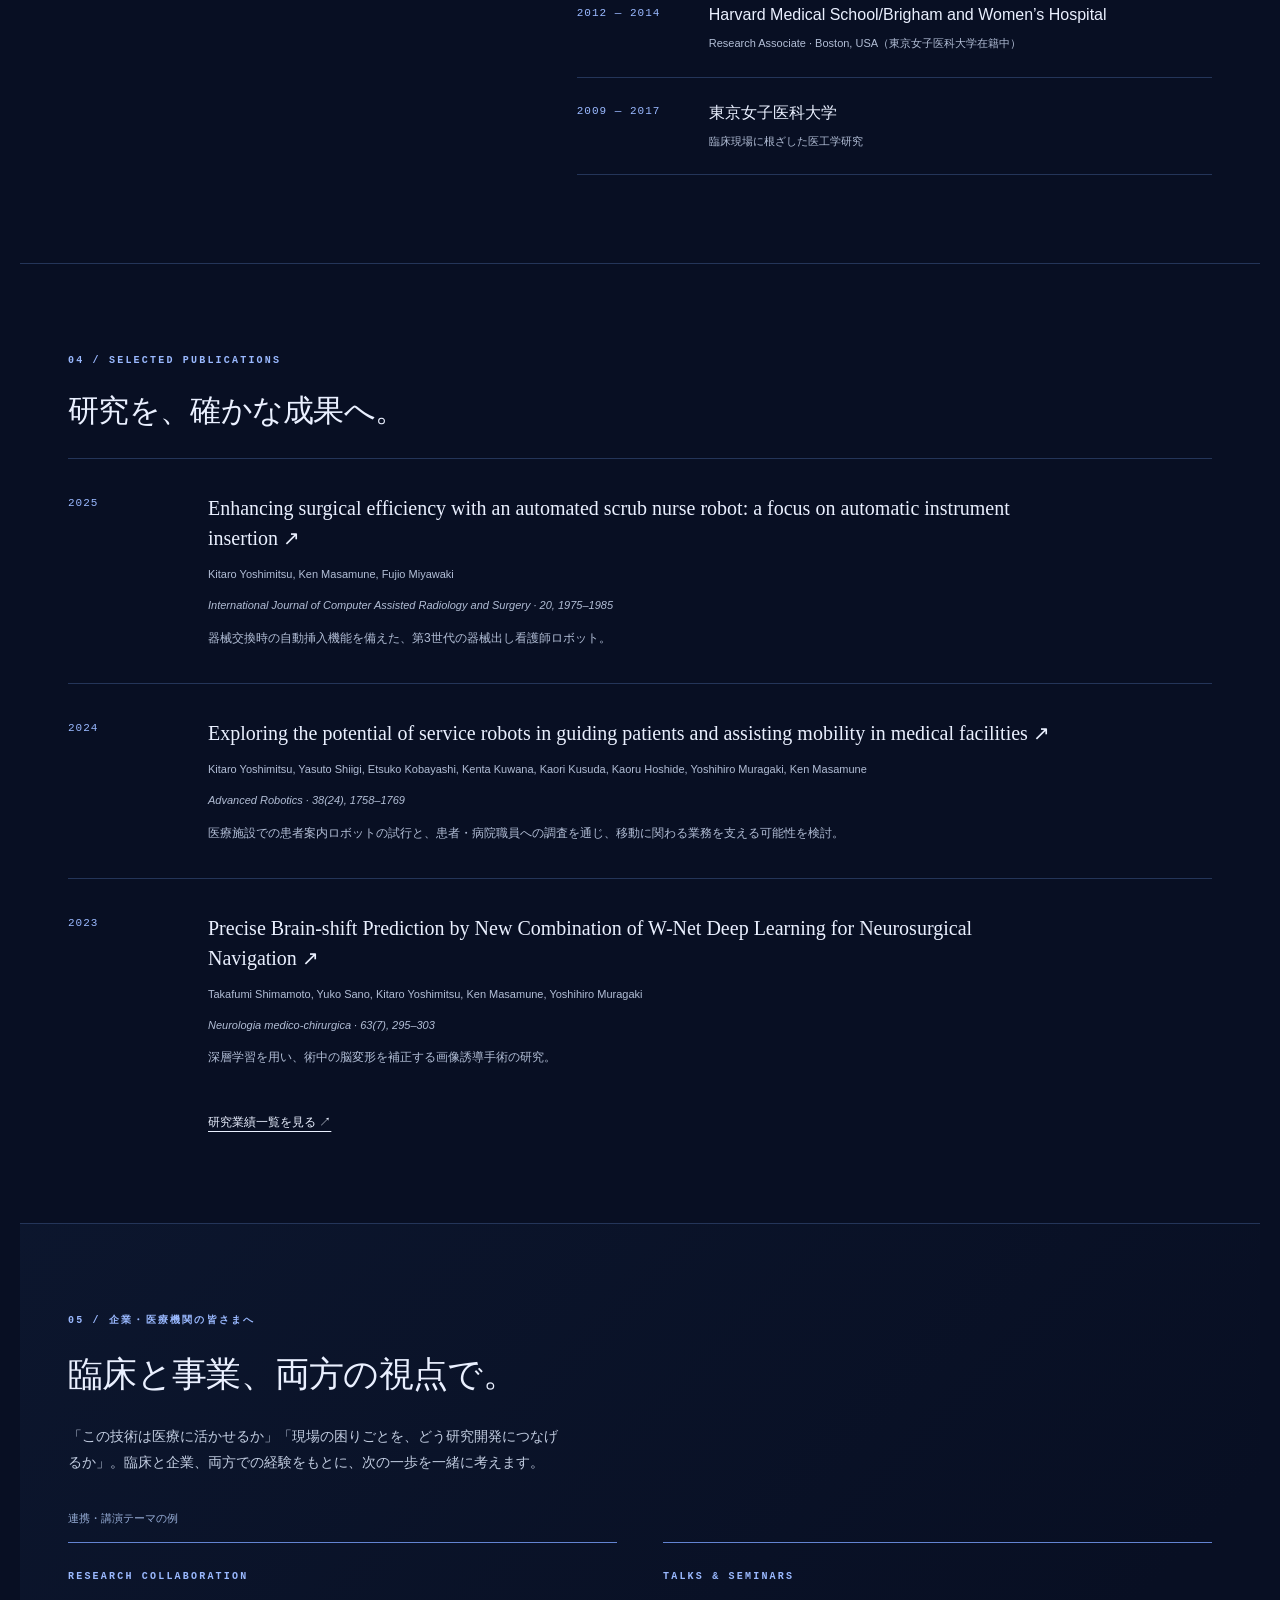
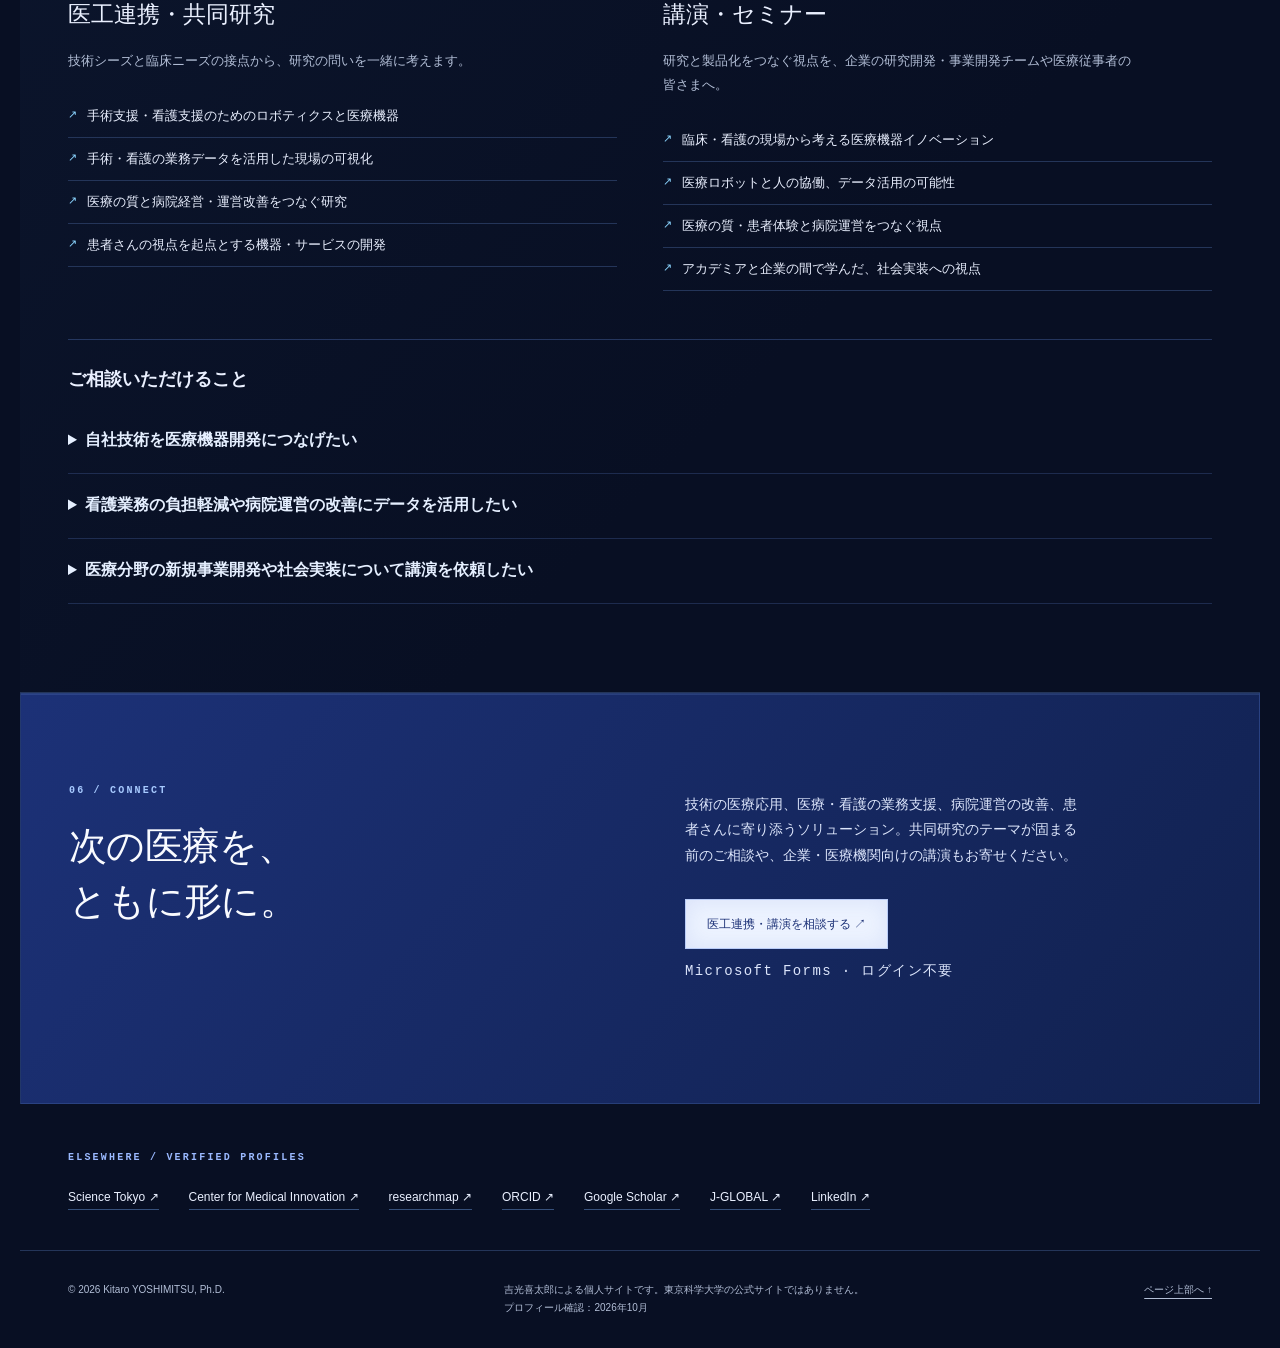
==== commit 2cf5a426: "Publish approved research updates and refined profile design" ====
--- a/index.html
+++ b/index.html
@@ -1 +1,3 @@
-<!doctype html><html lang="ja"><head><meta charset="utf-8"><meta name="viewport" content="width=device-width,initial-scale=1"><title>吉光喜太郎 | 医工連携・医療機器開発・講演 | Kitaro YOSHIMITSU, Ph.D.</title><meta name="description" content="医工連携、医療機器の研究開発・事業化、看護業務や病院運営の改善、講演のご相談。東京科学大学 特任准教授・吉光喜太郎が、臨床現場と企業での製品上市経験をもとに、技術シーズと医療の課題をつなぎます。"><meta name="robots" content="index,follow,max-image-preview:large"><meta name="theme-color" content="#1c3177"><meta property="og:type" content="profile"><meta property="og:title" content="吉光喜太郎 | 医工連携・医療機器開発・講演 | Kitaro YOSHIMITSU, Ph.D."><meta property="og:description" content="医工連携、医療機器の研究開発・事業化、看護業務や病院運営の改善、講演のご相談。東京科学大学 特任准教授・吉光喜太郎が、臨床現場と企業での製品上市経験をもとに、技術シーズと医療の課題をつなぎます。"><meta property="og:locale" content="ja_JP"><meta name="twitter:card" content="summary_large_image"><link rel="canonical" href="https://kitaro-bit.github.io/"><link rel="alternate" hreflang="ja" href="https://kitaro-bit.github.io/"><link rel="alternate" hreflang="en" href="https://kitaro-bit.github.io/en/"><link rel="alternate" hreflang="x-default" href="https://kitaro-bit.github.io/"><meta property="og:url" content="https://kitaro-bit.github.io/"><meta property="og:image" content="https://kitaro-bit.github.io/og.png"><meta name="twitter:image" content="https://kitaro-bit.github.io/og.png"><link rel="icon" href="favicon.svg" type="image/svg+xml"><link rel="stylesheet" href="style.css?v=9"><script src="motion.js?v=1" defer></script><script type="application/ld+json">{"@context": "https://schema.org", "@graph": [{"@type": "Person", "@id": "https://kitaro-bit.github.io/#person", "name": "Kitaro YOSHIMITSU", "honorificSuffix": "Ph.D.", "alternateName": "吉光喜太郎", "jobTitle": "Specially Appointed Associate Professor", "affiliation": {"@type": "Organization", "name": "Institute of Science Tokyo", "url": "https://www.isct.ac.jp/"}, "knowsAbout": ["Digital Surgery", "Medical Robotics", "Surgical Data Science", "Nursing Innovation", "Hospital Management", "Patient-Centered Solutions"], "sameAs": ["https://reins.tmd.ac.jp/html/100049686_ja.html", "https://researchmap.jp/kitaro", "https://orcid.org/0000-0002-7323-9958", "https://scholar.google.com/citations?user=akNv9UMAAAAJ", "https://jglobal.jst.go.jp/detail?JGLOBAL_ID=201101007482646540", "https://www.linkedin.com/in/kitaro/"], "url": "https://kitaro-bit.github.io/"}, {"@type": "ProfilePage", "name": "吉光喜太郎 | 医工連携・医療機器開発・講演 | Kitaro YOSHIMITSU, Ph.D.", "inLanguage": "ja", "mainEntity": {"@id": "https://kitaro-bit.github.io/#person"}, "url": "https://kitaro-bit.github.io/"}]}</script></head><body><a class="skip" href="#main">本文へ移動</a><header class="site-header"><a class="brand" href="./">KY<span>Kitaro YOSHIMITSU, Ph.D.</span></a><nav aria-label="メインナビゲーション"><a href="#research">研究</a><a href="#career">経歴</a><a href="#publications">論文</a><a href="#connect">つながる</a></nav><a class="language" href="en/" lang="en" hreflang="en">EN <span aria-hidden="true">↗</span></a></header><main id="main"><section class="hero"><div><p class="eyebrow">RESEARCH × CLINICAL PRACTICE × INNOVATION</p><h1>臨床の課題を、<br>技術と<span class="phrase">社会実装へ。</span></h1><p class="hero-intro"><span class=phrase>医療・看護の現場から、</span><span class=phrase>人・ロボット・データをつなぎ、</span><span class=phrase>患者さんに届く価値をつくる。</span></p><div class="identity"><h2>吉光 喜太郎<small class="degrees"><b>博士（工学）</b><i aria-hidden="true">・</i><b>博士（医学）</b></small><span>Kitaro YOSHIMITSU, Ph.D.</span></h2><p>東京科学大学 医療イノベーション機構<br>医療デザイン室 特任准教授</p></div><a class="button" href="#research">研究を知る <span aria-hidden="true">↘</span></a><a class="text-link" href="#partnerships">医工連携・講演について</a></div><div class="visual-shell"><div class="visual" aria-hidden="true"><div class="visual-top">HUMAN-CENTERED INNOVATION <span>01—03</span></div><svg viewBox="0 0 480 360"><defs><pattern id="grid" width="24" height="24" patternUnits="userSpaceOnUse"><path d="M24 0H0V24" fill="none" stroke="#7297da" stroke-opacity=".16" stroke-width=".6"/></pattern><radialGradient id="core"><stop stop-color="#365bd0"/><stop offset="1" stop-color="#1c3177"/></radialGradient></defs><rect width="480" height="360" fill="url(#grid)"/><g fill="none"><circle class="orbit-ring" cx="240" cy="180" r="132" stroke="#79c9ff" stroke-opacity=".5" stroke-dasharray="2 7"/><ellipse cx="240" cy="180" rx="159" ry="72" transform="rotate(-35 240 180)" stroke="#739cf9" stroke-opacity=".65"/><ellipse cx="240" cy="180" rx="159" ry="72" transform="rotate(35 240 180)" stroke="#79c9ff" stroke-opacity=".65"/><circle cx="240" cy="180" r="74" stroke="#739cf9" stroke-opacity=".5"/><circle class="core-pulse" cx="240" cy="180" r="57" stroke="#79c9ff" stroke-opacity=".5"/></g><circle cx="240" cy="180" r="48" fill="url(#core)" stroke="#8fb6ff" stroke-opacity=".6"/><text x="240" y="176" text-anchor="middle" fill="#fff" font-size="12" letter-spacing="2">CLINICAL</text><text x="240" y="194" text-anchor="middle" fill="#fff" font-size="12" letter-spacing="2">IMPACT</text><g transform="rotate(-35 240 180)"><circle class="satellite satellite-one" r="6" fill="#a6dfff"/></g><g transform="rotate(35 240 180)"><circle class="satellite satellite-two" r="6" fill="#92abff"/></g><circle class="satellite satellite-three" r="5" fill="#f3f8ff"/><g fill="#b4caff" font-size="11" letter-spacing="2"><text x="60" y="86">PEOPLE</text><text x="350" y="98">ROBOTICS</text><text x="270" y="329">DATA</text></g><path d="M12 40V12H40 M440 12H468V40 M468 320V348H440 M40 348H12V320" fill="none" stroke="#79c9ff" stroke-opacity=".7"/></svg><div class="visual-bottom">ENGINEERING FOR CARE <span>RESEARCH → PRACTICE</span></div></div><button class="motion-toggle" type="button" aria-pressed="false">動きを一時停止 <span aria-hidden="true">Ⅱ</span></button></div></section><div class="fields"><span>Medical Robotics</span><span>Healthcare Data</span><span>Patient-Centered Innovation</span></div><section id="profile" class="about section"><div><p class="eyebrow">01 / PROFILE</p><h2>臨床と工学、<br>研究と事業をつなぐ。</h2><figure class="portrait"><img src="portrait-edited-v1.png" alt="Kitaro YOSHIMITSU, Ph.D." width="1254" height="1254" loading="lazy"></figure></div><div class="prose"><p>東京女子医科大学、米国Harvard Medical School/Brigham and Women’s Hospital、株式会社日立製作所での経験を経て、東京科学大学へ。臨床現場に根ざした研究開発と、企業での製品化経験を組み合わせ、医療技術を現場に届けるための研究と産学連携に取り組んでいます。手術支援から看護、病院運営、患者さんに寄り添うソリューションまで、医療の課題を広く捉えています。</p><p>株式会社日立製作所では、2つの医療関連製品の上市に携わり、新規事業開発、戦略立案、プロジェクトマネジメントを経験。技術の実現性と事業の持続性をともに考え、研究開発から社会実装までを見通す視点を培ってきました。</p><p>企業の研究開発に、臨床と事業の視点を。医療分野への技術応用、開発テーマの整理、事業化を見据えた研究開発の進め方も、ともに考えます。</p><a class="text-link" href="https://reins.tmd.ac.jp/html/100049686_ja.html">大学研究者プロフィール ↗</a></div></section><section id="research" class="research section"><p class="eyebrow">02 / RESEARCH FOCUS</p><h2>医療を支える、人と仕組みのために。</h2><p class="section-intro">臨床現場の問いから出発し、使われる技術へと育てる。</p><div class="themes"><article class="theme"><span class="index">01 / Medical Robotics</span><h3>人とロボットの協調</h3><p>器械出し看護師ロボットをはじめ、医療従事者の動作やワークフローに調和する手術支援を研究。</p><span class="theme-line" aria-hidden="true"></span></article><article class="theme"><span class="index">02 / Connected Healthcare</span><h3>医療機器と情報をつなぐ</h3><p>医療機器とデータの連携を通じて、診療の意思決定や、医療・看護チームの協働を支える仕組みを研究。</p><span class="theme-line" aria-hidden="true"></span></article><article class="theme"><span class="index">03 / Surgical Data Science</span><h3>経験を、次の知へ</h3><p>手術室データクルージング、手術工程解析、パフォーマンス評価を通じて、現場の経験を可視化する。</p><span class="theme-line" aria-hidden="true"></span></article><article class="theme"><span class="index">04 / Nursing Innovation</span><h3>看護の現場を支える</h3><p>看護業務の流れや人とロボットの役割分担に着目し、看護職が力を発揮できる環境や支援技術を研究。</p><span class="theme-line" aria-hidden="true"></span></article><article class="theme"><span class="index">05 / Hospital Management</span><h3>医療の質と病院運営をともに</h3><p>現場の業務や資源の使われ方をデータで捉え、医療の質と病院経営・運営の改善をつなぐ研究に取り組む。</p><span class="theme-line" aria-hidden="true"></span></article><article class="theme"><span class="index">06 / Patient-Centered Solutions</span><h3>患者さんの視点から考える</h3><p>患者さんの体験や困りごとを出発点に、医療を受ける人に寄り添う機器・サービスのあり方を研究。</p><span class="theme-line" aria-hidden="true"></span></article></div><div class="process"><strong>臨床の課題</strong><span aria-hidden="true">→</span><strong>工学・データ</strong><span aria-hidden="true">→</span><strong>社会実装</strong></div></section><section id="career" class="career section"><div><p class="eyebrow">03 / EXPERIENCE</p><h2>領域を越え、現場をつなぐ。</h2><p class="small">TOKYO · BOSTON · INDUSTRY · ACADEMIA</p></div><ol class="timeline"><li><span class="date">2026 —</span><div><h3>東京科学大学</h3><p>医療イノベーション機構 医療デザイン室 · 特任准教授</p></div></li><li><span class="date">兼業</span><div><h3>THK株式会社</h3><p>技術顧問 · 技術と事業をつなぐ研究開発</p></div></li><li><span class="date">2020 — 2026</span><div><h3>東京女子医科大学</h3><p>先端生命医科学研究所 · 先端工学外科学分野（FATS）</p></div></li><li><span class="date">2017 — 2020</span><div><h3>株式会社日立製作所</h3><p>主任技師 · 医療技術の研究開発・事業化</p></div></li><li><span class="date">2012 — 2014</span><div><h3>Harvard Medical School/Brigham and Women’s Hospital</h3><p>Research Associate · Boston, USA（東京女子医科大学在籍中）</p></div></li><li><span class="date">2009 — 2017</span><div><h3>東京女子医科大学</h3><p>臨床現場に根ざした医工学研究</p></div></li></ol></section><section id="publications" class="publications section"><p class="eyebrow">04 / SELECTED PUBLICATIONS</p><h2>研究を、確かな成果へ。</h2><div><article class="paper"><span class="date">2025</span><div><h3><a href="https://doi.org/10.1007/s11548-025-03433-x">Enhancing surgical efficiency with an automated scrub nurse robot: a focus on automatic instrument insertion <span aria-hidden="true">↗</span></a></h3><p class="authors">Kitaro Yoshimitsu, Ken Masamune, Fujio Miyawaki</p><p class="journal">International Journal of Computer Assisted Radiology and Surgery · 20, 1975–1985</p><p>器械交換時の自動挿入機能を備えた、第3世代の器械出し看護師ロボット。</p></div></article><article class="paper"><span class="date">2024</span><div><h3><a href="https://doi.org/10.1080/01691864.2024.2438653">Exploring the potential of service robots in guiding patients and assisting mobility in medical facilities <span aria-hidden="true">↗</span></a></h3><p class="authors">Kitaro Yoshimitsu, Yasuto Shiigi, Etsuko Kobayashi, Kenta Kuwana, Kaori Kusuda, Kaoru Hoshide, Yoshihiro Muragaki, Ken Masamune</p><p class="journal">Advanced Robotics · 38(24), 1758–1769</p><p>医療施設での患者案内ロボットの試行と、患者・病院職員への調査を通じ、移動に関わる業務を支える可能性を検討。</p></div></article><article class="paper"><span class="date">2023</span><div><h3><a href="https://doi.org/10.2176/jns-nmc.2022-0350">Precise Brain-shift Prediction by New Combination of W-Net Deep Learning for Neurosurgical Navigation <span aria-hidden="true">↗</span></a></h3><p class="authors">Takafumi Shimamoto, Yuko Sano, Kitaro Yoshimitsu, Ken Masamune, Yoshihiro Muragaki</p><p class="journal">Neurologia medico-chirurgica · 63(7), 295–303</p><p>深層学習を用い、術中の脳変形を補正する画像誘導手術の研究。</p></div></article></div><a class="text-link" href="https://researchmap.jp/kitaro/published_papers">研究業績一覧を見る ↗</a></section><section class="partnerships section" id="partnerships"><p class="eyebrow">05 / 企業・医療機関の皆さまへ</p><h2><span class="phrase">臨床と事業、</span><span class="phrase">両方の視点で。</span></h2><p class="partner-intro">臨床現場での研究開発と、企業での製品上市。その両方の経験をもとに、技術の可能性を医療の現場へつなぐ接点を探ります。</p><p class="topic-label">連携・講演テーマの例</p><div class="partner-columns"><article class="partner-column"><p class="eyebrow">RESEARCH COLLABORATION</p><h3>医工連携・共同研究</h3><p>技術シーズと臨床ニーズの接点から、研究の問いを一緒に考えます。</p><ul><li>手術支援・看護支援のためのロボティクスと医療機器</li><li>手術・看護の業務データを活用した現場の可視化</li><li>医療の質と病院経営・運営改善をつなぐ研究</li><li>患者さんの視点を起点とする機器・サービスの開発</li></ul></article><article class="partner-column"><p class="eyebrow">TALKS & SEMINARS</p><h3>講演・セミナー</h3><p>研究と製品化をつなぐ視点を、企業の研究開発・事業開発チームや医療従事者の皆さまへ。</p><ul><li>臨床・看護の現場から考える医療機器イノベーション</li><li>医療ロボットと人の協働、データ活用の可能性</li><li>医療の質・患者体験と病院運営をつなぐ視点</li><li>アカデミアと企業の間で学んだ、社会実装への視点</li></ul></article></div><div class="consultations"><h3>ご相談いただけること</h3><details><summary>自社技術を医療機器開発につなげたい</summary><p>技術シーズと臨床ニーズの接点を整理し、医工連携による研究開発テーマや、事業化に向けて検討すべき課題を一緒に考えます。</p></details><details><summary>看護業務の負担軽減や病院運営の改善にデータを活用したい</summary><p>看護・診療のワークフローや資源の使われ方を捉え、現場の負担と医療の質に配慮した研究の問いを整理します。</p></details><details><summary>医療分野の新規事業開発や社会実装について講演を依頼したい</summary><p>医療機器イノベーション、医療ロボット、臨床ニーズを起点とする研究開発など、対象者や目的に合わせて講演・セミナーのテーマをご相談いただけます。</p></details></div><p class="partner-note">「この技術は医療に活かせるか」「臨床現場の視点を研究開発に取り入れたい」——具体的な共同研究テーマになる前の段階から、ご相談ください。</p></section><section id="connect" class="contact section"><div><p class="eyebrow">06 / CONNECT</p><h2>次の医療を、<br>ともに形に。</h2></div><div><p>手術支援、看護業務の支援、病院運営の改善、患者さんに寄り添うソリューション。医工連携・共同研究、事業開発や社会実装、講演のご相談は、専用フォームからお気軽にお寄せください。</p><a class="button light" href="https://forms.cloud.microsoft/r/wiZXnQCnqT">医工連携・講演を相談する ↗</a><p class="small">Microsoft Forms · ログイン不要</p></div></section><section class="profiles"><p class="eyebrow">ELSEWHERE / VERIFIED PROFILES</p><div><a href="https://reins.tmd.ac.jp/html/100049686_ja.html">Science Tokyo <span aria-hidden="true">↗</span></a><a href="https://tmdu-oi.jp/ourvision/member/">Center for Medical Innovation <span aria-hidden="true">↗</span></a><a href="https://researchmap.jp/kitaro">researchmap <span aria-hidden="true">↗</span></a><a href="https://orcid.org/0000-0002-7323-9958">ORCID <span aria-hidden="true">↗</span></a><a href="https://scholar.google.com/citations?user=akNv9UMAAAAJ">Google Scholar <span aria-hidden="true">↗</span></a><a href="https://jglobal.jst.go.jp/detail?JGLOBAL_ID=201101007482646540">J-GLOBAL <span aria-hidden="true">↗</span></a><a href="https://www.linkedin.com/in/kitaro/">LinkedIn <span aria-hidden="true">↗</span></a></div></section></main><footer><p>© 2026 Kitaro YOSHIMITSU, Ph.D.</p><p>吉光喜太郎による個人サイトです。東京科学大学の公式サイトではありません。<br>プロフィール確認：2026年10月</p><a href="#main">ページ上部へ ↑</a></footer></body></html>+<!DOCTYPE html>
+
+<html lang="ja"><head><meta charset="utf-8"/><meta content="width=device-width,initial-scale=1" name="viewport"/><title>吉光喜太郎 | 医工連携・医療機器開発・講演 | Kitaro YOSHIMITSU, Ph.D.</title><meta content="東京科学大学の研究者・吉光喜太郎の個人サイト。医療・看護の現場から、人・ロボット・データをつなぎ、新たな価値を創る。研究成果、医工連携、講演のご案内。" name="description"/><meta content="index,follow,max-image-preview:large" name="robots"/><meta content="#1c3177" name="theme-color"/><meta content="profile" property="og:type"/><meta content="吉光喜太郎 | 医工連携・医療機器開発・講演 | Kitaro YOSHIMITSU, Ph.D." property="og:title"/><meta content="東京科学大学の研究者・吉光喜太郎の個人サイト。医療・看護の現場から、人・ロボット・データをつなぎ、新たな価値を創る。研究成果、医工連携、講演のご案内。" property="og:description"/><meta content="ja_JP" property="og:locale"/><meta content="summary_large_image" name="twitter:card"/><link href="favicon.svg" rel="icon" type="image/svg+xml"/><link href="style.css?v=21" rel="stylesheet"/><script defer="" src="motion.js?v=1"></script><script type="application/ld+json">{"@context": "https://schema.org", "@graph": [{"@type": "Person", "@id": "https://kitaro-bit.github.io/#person", "name": "Kitaro YOSHIMITSU", "honorificSuffix": "Ph.D.", "alternateName": "吉光喜太郎", "jobTitle": "Specially Appointed Associate Professor", "affiliation": {"@type": "Organization", "name": "Institute of Science Tokyo", "url": "https://www.isct.ac.jp/"}, "knowsAbout": ["Digital Surgery", "Medical Robotics", "Surgical Data Science", "Nursing Innovation", "Hospital Management", "Patient-Centered Solutions"], "sameAs": ["https://reins.tmd.ac.jp/html/100049686_ja.html", "https://researchmap.jp/kitaro", "https://orcid.org/0000-0002-7323-9958", "https://scholar.google.com/citations?user=akNv9UMAAAAJ", "https://jglobal.jst.go.jp/detail?JGLOBAL_ID=201101007482646540", "https://www.linkedin.com/in/kitaro/"], "url": "https://kitaro-bit.github.io/"}, {"@type": "ProfilePage", "name": "吉光喜太郎 | 医工連携・医療機器開発・講演 | Kitaro YOSHIMITSU, Ph.D.", "inLanguage": "ja", "mainEntity": {"@id": "https://kitaro-bit.github.io/#person"}, "url": "https://kitaro-bit.github.io/"}]}</script><link href="https://kitaro-bit.github.io/" rel="canonical"/><link href="https://kitaro-bit.github.io/" hreflang="ja" rel="alternate"/><link href="https://kitaro-bit.github.io/en/" hreflang="en" rel="alternate"/><link href="https://kitaro-bit.github.io/" hreflang="x-default" rel="alternate"/><meta content="https://kitaro-bit.github.io/" property="og:url"/><meta content="https://kitaro-bit.github.io/og.png" property="og:image"/><meta content="https://kitaro-bit.github.io/og.png" name="twitter:image"/></head><body><a class="skip" href="#main">本文へ移動</a><header class="site-header"><a class="brand" href="./">KY<span>Kitaro YOSHIMITSU, Ph.D.</span></a><nav aria-label="メインナビゲーション"><a href="#latest">新着</a><a href="#research">研究</a><a href="#career">経歴</a><a href="#publications">論文</a><a href="#connect">つながる</a></nav><a class="language" href="en/" hreflang="en" lang="en">EN <span aria-hidden="true">↗</span></a></header><main id="main"><section class="hero"><div><p class="eyebrow">RESEARCH × CLINICAL PRACTICE × INNOVATION</p><div class="hero-heading"><h1>臨床の課題を、<br/>技術と<span class="phrase">社会実装へ。</span></h1><div class="visual-shell"><div aria-label="HUMAN・ROBOTICS・DATAをつなぎ、患者さん、医療従事者、病院経営・運営に価値を届けるCLINICAL IMPACTの軌道図" class="visual orbital-diagram" role="img"><svg viewbox="0 0 480 360"><defs><pattern height="24" id="grid" patternunits="userSpaceOnUse" width="24"><path d="M24 0H0V24" fill="none" stroke="#7297da" stroke-opacity=".16" stroke-width=".6"></path></pattern><radialgradient id="core"><stop stop-color="#365bd0"></stop><stop offset="1" stop-color="#1c3177"></stop></radialgradient></defs><rect fill="url(#grid)" height="360" width="480"></rect><g fill="none"><circle class="orbit-ring" cx="240" cy="180" r="132" stroke="#79c9ff" stroke-dasharray="2 7" stroke-opacity=".5"></circle><ellipse cx="240" cy="180" rx="159" ry="72" stroke="#739cf9" stroke-opacity=".65" transform="rotate(-35 240 180)"></ellipse><ellipse cx="240" cy="180" rx="159" ry="72" stroke="#79c9ff" stroke-opacity=".65" transform="rotate(35 240 180)"></ellipse><circle cx="240" cy="180" r="74" stroke="#739cf9" stroke-opacity=".5"></circle><circle class="core-pulse" cx="240" cy="180" r="57" stroke="#79c9ff" stroke-opacity=".5"></circle></g><circle cx="240" cy="180" fill="url(#core)" r="66" stroke="#8fb6ff" stroke-opacity=".6"></circle><g transform="rotate(-35 240 180)"><circle class="satellite satellite-one" fill="#a6dfff" r="6"></circle></g><g transform="rotate(35 240 180)"><circle class="satellite satellite-two" fill="#92abff" r="6"></circle></g><circle class="satellite satellite-three" fill="#f3f8ff" r="5"></circle><g fill="#b4caff" font-size="11" letter-spacing="2"></g><path d="M12 40V12H40 M440 12H468V40 M468 320V348H440 M40 348H12V320" fill="none" stroke="#79c9ff" stroke-opacity=".7"></path></svg><span aria-hidden="true" class="orbit-person"><svg aria-hidden="true" class="orbit-symbol" fill="none" stroke="currentColor" stroke-linecap="round" stroke-linejoin="round" stroke-width="1.5" viewbox="0 0 24 24"><circle cx="12" cy="6" r="3"></circle><path d="M5 21v-4a7 7 0 0 1 14 0v4M8 21v-5m8 5v-5"></path></svg><b>HUMAN</b></span><span aria-hidden="true" class="orbit-robot"><svg aria-hidden="true" class="orbit-symbol" fill="none" stroke="currentColor" stroke-linecap="round" stroke-linejoin="round" stroke-width="1.5" viewbox="0 0 24 24"><rect height="14" rx="3" width="16" x="4" y="7"></rect><path d="M12 7V3M9 16h6M1 12v5m22-5v5"></path><circle cx="8" cy="12" r="1"></circle><circle cx="16" cy="12" r="1"></circle></svg><b>ROBOTICS</b></span><span aria-hidden="true" class="orbit-data"><svg aria-hidden="true" class="orbit-symbol" fill="none" stroke="currentColor" stroke-linecap="round" stroke-linejoin="round" stroke-width="1.5" viewbox="0 0 24 24"><ellipse cx="12" cy="5" rx="8" ry="3"></ellipse><path d="M4 5v14c0 4 16 4 16 0V5M4 12c0 4 16 4 16 0"></path></svg><b>DATA</b></span><span aria-hidden="true" class="orbit-core-label"><span>CLINICAL</span><span>IMPACT</span></span></div><button aria-pressed="false" class="motion-toggle" type="button">動きを一時停止 <span aria-hidden="true">Ⅱ</span></button></div></div><p class="hero-intro">医療・看護の現場から、人・ロボット・データをつなぎ、新たな価値を創る。</p><div class="identity"><h2>吉光 喜太郎<small class="degrees"><b>博士（工学）</b><i aria-hidden="true">・</i><b>博士（医学）</b></small><span>Kitaro YOSHIMITSU, Ph.D.</span></h2><p>東京科学大学 医療イノベーション機構<br/>医療デザイン室 特任准教授<br/>国際医工共創研究院（医工研）兼任</p></div><a class="button" href="#research">研究を知る ↘</a><a class="text-link" href="#partnerships">医工連携・講演について</a></div><aside aria-label="研究の視点" class="hero-aside"><div class="aside-profile"><img alt="吉光喜太郎" height="1254" loading="eager" src="portrait-edited-v1.png" width="1254"/><div><p class="eyebrow">RESEARCH &amp; INNOVATION</p><h3>臨床と工学、<br/>研究と社会をつなぐ。</h3><p>医療ロボティクス・データ活用から、患者・医療従事者の支援、病院経営・運営の改善まで。</p></div></div></aside></section><div class="fields"><span>Medical Robotics</span><span>Healthcare Data</span><span>Patient-Centered Innovation</span></div><section class="latest-news section" id="latest"><div class="latest-heading"><div><p class="eyebrow">LATEST / RESEARCH &amp; ACTIVITIES</p><h2>最近の研究・活動</h2></div><p class="latest-caption">研究成果と、これから取り組むこと。</p></div><div class="news-grid"><article class="news-card news-grant"><div class="news-meta"><span class="news-type">RESEARCH FUNDING</span><time datetime="2026-10-27">2026.10.27</time></div><p class="news-category">JST 創発的研究支援事業 · 2026年度採択</p><h3>現場の文脈を理解し、<br/>学び続ける医療技術へ。</h3><p class="news-bibliography">採択課題：空間文脈知能を有する自己鍛錬型医療メカトロ創出</p><p class="news-description">医療の場の状況を捉え、経験を通じて学び続ける医療メカトロニクスの創出を目指します。臨床の問いと工学の知をつなぐ、新たな研究に取り組みます。</p><div class="news-footer"><a class="news-link" href="https://www.jst.go.jp/pr/info/info1882/index.html">JSTの採択発表 ↗</a><a class="news-link" href="https://www.jst.go.jp/souhatsu/document/res2026.pdf#page=9">採択課題一覧 ↗</a></div></article><article class="news-card news-paper"><div class="news-meta"><span class="news-type">PUBLICATION</span><time datetime="2026-10-15">2026.10.15</time></div><p class="news-category">最新論文 · 責任著者</p><h3>医療機器のケーブルを減らす、<br/>床からのワイヤレス給電。</h3><p class="news-bibliography"><a href="https://doi.org/10.3390/ijmd1020008">Prototyping and Feasibility Evaluation of a Floor-Embedded Wireless Power Transfer System up to 1.5 kW for Operating Theaters ↗</a><span>International Journal of Medical Devices · 2026, 1(2), 8</span></p><p class="news-description">手術室の床に埋め込む最大1.5 kWのワイヤレス給電システムを試作し、実現可能性を評価。医療機器の配置や現場の動きやすさを考える、基盤技術の研究です。</p><div class="news-footer"><span>Akira Tanakaほか / Kitaro Yoshimitsu：責任著者</span><a class="news-link" href="https://doi.org/10.3390/ijmd1020008">論文を読む ↗</a></div></article></div></section><section class="about section" id="profile"><div><p class="eyebrow">01 / PROFILE</p><h2>臨床と工学、<br/>研究と事業をつなぐ。</h2></div><div class="prose"><p>東京女子医科大学、米国Harvard Medical School/Brigham and Women’s Hospital、株式会社日立製作所での経験を経て、東京科学大学へ。臨床現場に根ざした研究開発と、企業での製品化経験を組み合わせ、医療技術を現場に届けるための研究と産学連携に取り組んでいます。手術支援から看護、病院運営、患者さんに寄り添うソリューションまで、医療の課題を広く捉えています。</p><p>株式会社日立製作所では、2つの医療関連製品の上市に携わり、新規事業開発、戦略立案、プロジェクトマネジメントを経験。技術の実現性と事業の持続性をともに考え、研究開発から社会実装までを見通す視点を培ってきました。</p><a class="text-link" href="https://reins.tmd.ac.jp/html/100049686_ja.html">大学研究者プロフィール ↗</a></div></section><section class="research section" id="research"><p class="eyebrow">02 / RESEARCH FOCUS</p><h2>医療を支える、人と仕組みのために。</h2><p class="section-intro">臨床現場の問いから出発し、使われる技術へと育てる。</p><p class="research-scope">患者価値、医療従事者の働き方、病院経営・運営の改善まで。医療を受ける人と支える人、その仕組みを視野に研究に取り組んでいます。</p><div class="themes"><article class="theme"><span class="index">01 / Medical Robotics</span><h3>人とロボットの協調</h3><p>器械出し看護師ロボットをはじめ、医療従事者の動作やワークフローに調和する手術支援を研究。</p><span aria-hidden="true" class="theme-line"></span></article><article class="theme"><span class="index">02 / Connected Healthcare</span><h3>医療機器と情報をつなぐ</h3><p>医療機器とデータの連携を通じて、診療の意思決定や、医療・看護チームの協働を支える仕組みを研究。</p><span aria-hidden="true" class="theme-line"></span></article><article class="theme"><span class="index">03 / Surgical Data Science</span><h3>経験を、次の知へ</h3><p>手術室データクルージング、手術工程解析、パフォーマンス評価を通じて、現場の経験を可視化する。</p><span aria-hidden="true" class="theme-line"></span></article><article class="theme"><span class="index">04 / Nursing Innovation</span><h3>看護の現場を支える</h3><p>看護業務の流れや人とロボットの役割分担に着目し、看護職が力を発揮できる環境や支援技術を研究。</p><span aria-hidden="true" class="theme-line"></span></article><article class="theme"><span class="index">05 / Hospital Management</span><h3>医療の質と病院運営をともに</h3><p>現場の業務や資源の使われ方をデータで捉え、医療の質と病院経営・運営の改善をつなぐ研究に取り組む。</p><span aria-hidden="true" class="theme-line"></span></article><article class="theme"><span class="index">06 / Patient-Centered Solutions</span><h3>患者さんの視点から考える</h3><p>患者さんの体験や困りごとを出発点に、医療を受ける人に寄り添う機器・サービスのあり方を研究。</p><span aria-hidden="true" class="theme-line"></span></article></div><div class="process"><strong>臨床の課題</strong><span aria-hidden="true">→</span><strong>工学・データ</strong><span aria-hidden="true">→</span><strong>社会実装</strong></div></section><section class="career section" id="career"><div><p class="eyebrow">03 / EXPERIENCE</p><h2>領域を越え、現場をつなぐ。</h2><p class="small">TOKYO · BOSTON · INDUSTRY · ACADEMIA</p></div><ol class="timeline"><li><span class="date">2026 —</span><div><h3>東京科学大学</h3><p>医療イノベーション機構 医療デザイン室 · 特任准教授</p></div></li><li><span class="date">兼業</span><div><h3>THK株式会社</h3><p>技術顧問 · 技術と事業をつなぐ研究開発</p></div></li><li><span class="date">2020 — 2026</span><div><h3>東京女子医科大学</h3><p>先端生命医科学研究所 · 先端工学外科学分野（FATS）</p></div></li><li><span class="date">2017 — 2020</span><div><h3>株式会社日立製作所</h3><p>主任技師 · 医療技術の研究開発・事業化</p></div></li><li><span class="date">2012 — 2014</span><div><h3>Harvard Medical School/Brigham and Women’s Hospital</h3><p>Research Associate · Boston, USA（東京女子医科大学在籍中）</p></div></li><li><span class="date">2009 — 2017</span><div><h3>東京女子医科大学</h3><p>臨床現場に根ざした医工学研究</p></div></li></ol></section><section class="publications section" id="publications"><p class="eyebrow">04 / SELECTED PUBLICATIONS</p><h2>研究を、確かな成果へ。</h2><div><article class="paper"><span class="date">2025</span><div><h3><a href="https://doi.org/10.1007/s11548-025-03433-x">Enhancing surgical efficiency with an automated scrub nurse robot: a focus on automatic instrument insertion <span aria-hidden="true">↗</span></a></h3><p class="authors">Kitaro Yoshimitsu, Ken Masamune, Fujio Miyawaki</p><p class="journal">International Journal of Computer Assisted Radiology and Surgery · 20, 1975–1985</p><p>器械交換時の自動挿入機能を備えた、第3世代の器械出し看護師ロボット。</p></div></article><article class="paper"><span class="date">2024</span><div><h3><a href="https://doi.org/10.1080/01691864.2024.2438653">Exploring the potential of service robots in guiding patients and assisting mobility in medical facilities <span aria-hidden="true">↗</span></a></h3><p class="authors">Kitaro Yoshimitsu, Yasuto Shiigi, Etsuko Kobayashi, Kenta Kuwana, Kaori Kusuda, Kaoru Hoshide, Yoshihiro Muragaki, Ken Masamune</p><p class="journal">Advanced Robotics · 38(24), 1758–1769</p><p>医療施設での患者案内ロボットの試行と、患者・病院職員への調査を通じ、移動に関わる業務を支える可能性を検討。</p></div></article><article class="paper"><span class="date">2023</span><div><h3><a href="https://doi.org/10.2176/jns-nmc.2022-0350">Precise Brain-shift Prediction by New Combination of W-Net Deep Learning for Neurosurgical Navigation <span aria-hidden="true">↗</span></a></h3><p class="authors">Takafumi Shimamoto, Yuko Sano, Kitaro Yoshimitsu, Ken Masamune, Yoshihiro Muragaki</p><p class="journal">Neurologia medico-chirurgica · 63(7), 295–303</p><p>深層学習を用い、術中の脳変形を補正する画像誘導手術の研究。</p></div></article></div><a class="text-link" href="https://researchmap.jp/kitaro/published_papers">研究業績一覧を見る ↗</a></section><section class="partnerships section" id="partnerships"><p class="eyebrow">05 / 企業・医療機関の皆さまへ</p><h2><span class="phrase">臨床と事業、</span><span class="phrase">両方の視点で。</span></h2><p class="partner-intro">「この技術は医療に活かせるか」「現場の困りごとを、どう研究開発につなげるか」。臨床と企業、両方での経験をもとに、次の一歩を一緒に考えます。</p><p class="topic-label">連携・講演テーマの例</p><div class="partner-columns"><article class="partner-column"><p class="eyebrow">RESEARCH COLLABORATION</p><h3>医工連携・共同研究</h3><p>技術シーズと臨床ニーズの接点から、研究の問いを一緒に考えます。</p><ul><li>手術支援・看護支援のためのロボティクスと医療機器</li><li>手術・看護の業務データを活用した現場の可視化</li><li>医療の質と病院経営・運営改善をつなぐ研究</li><li>患者さんの視点を起点とする機器・サービスの開発</li></ul></article><article class="partner-column"><p class="eyebrow">TALKS &amp; SEMINARS</p><h3>講演・セミナー</h3><p>研究と製品化をつなぐ視点を、企業の研究開発・事業開発チームや医療従事者の皆さまへ。</p><ul><li>臨床・看護の現場から考える医療機器イノベーション</li><li>医療ロボットと人の協働、データ活用の可能性</li><li>医療の質・患者体験と病院運営をつなぐ視点</li><li>アカデミアと企業の間で学んだ、社会実装への視点</li></ul></article></div><div class="consultations"><h3>ご相談いただけること</h3><details><summary>自社技術を医療機器開発につなげたい</summary><p>技術シーズと臨床ニーズの接点を整理し、医工連携による研究開発テーマや、事業化に向けて検討すべき課題を一緒に考えます。</p></details><details><summary>看護業務の負担軽減や病院運営の改善にデータを活用したい</summary><p>看護・診療のワークフローや資源の使われ方を捉え、現場の負担と医療の質に配慮した研究の問いを整理します。</p></details><details><summary>医療分野の新規事業開発や社会実装について講演を依頼したい</summary><p>医療機器イノベーション、医療ロボット、臨床ニーズを起点とする研究開発など、対象者や目的に合わせて講演・セミナーのテーマをご相談いただけます。</p></details></div></section><section class="contact section" id="connect"><div><p class="eyebrow">06 / CONNECT</p><h2>次の医療を、<br/>ともに形に。</h2></div><div><p>技術の医療応用、医療・看護の業務支援、病院運営の改善、患者さんに寄り添うソリューション。共同研究のテーマが固まる前のご相談や、企業・医療機関向けの講演もお寄せください。</p><a class="button light" href="https://forms.cloud.microsoft/r/wiZXnQCnqT">医工連携・講演を相談する ↗</a><p class="small">Microsoft Forms · ログイン不要</p></div></section><section class="profiles"><p class="eyebrow">ELSEWHERE / VERIFIED PROFILES</p><div><a href="https://reins.tmd.ac.jp/html/100049686_ja.html">Science Tokyo <span aria-hidden="true">↗</span></a><a href="https://tmdu-oi.jp/ourvision/member/">Center for Medical Innovation <span aria-hidden="true">↗</span></a><a href="https://researchmap.jp/kitaro">researchmap <span aria-hidden="true">↗</span></a><a href="https://orcid.org/0000-0002-7323-9958">ORCID <span aria-hidden="true">↗</span></a><a href="https://scholar.google.com/citations?user=akNv9UMAAAAJ">Google Scholar <span aria-hidden="true">↗</span></a><a href="https://jglobal.jst.go.jp/detail?JGLOBAL_ID=201101007482646540">J-GLOBAL <span aria-hidden="true">↗</span></a><a href="https://www.linkedin.com/in/kitaro/">LinkedIn <span aria-hidden="true">↗</span></a></div></section></main><footer><p>© 2026 Kitaro YOSHIMITSU, Ph.D.</p><p>吉光喜太郎による個人サイトです。東京科学大学の公式サイトではありません。<br/>プロフィール確認：2026年10月</p><a href="#main">ページ上部へ ↑</a></footer></body></html>
--- a/style.css
+++ b/style.css
@@ -34,3 +34,115 @@
 
 /* Inquiry examples match the questions prospective partners bring. */
 .consultations{margin-top:3rem;border-top:1px solid #739cf944;padding-top:1.6rem}.consultations h3{font-size:1.15rem;margin:0 0 1rem}.consultations details{border-bottom:1px solid #739cf933;padding:1.1rem 0}.consultations summary{cursor:pointer;color:#e5efff;font-weight:600;line-height:1.8}.consultations summary:focus-visible{outline:2px solid #79c9ff;outline-offset:5px}.consultations details p{max-width:70ch;line-height:1.9;color:#b6c4de;margin:1rem 0 .3rem}
+
+/* Unpublished latest-research layout concept. */
+.latest-news{position:relative;padding-top:58px;padding-bottom:56px;background:linear-gradient(130deg,#12224088,transparent 68%)}
+.latest-heading{display:flex;align-items:end;justify-content:space-between;gap:32px;margin-bottom:28px}.latest-heading h2{font-size:29px;margin:12px 0 0}.latest-caption{font-size:12px;line-height:1.9;color:#aabbd9}.news-grid{display:grid;grid-template-columns:1fr 1fr;gap:24px}.news-card{position:relative;display:flex;flex-direction:column;min-width:0;border:1px solid #597ab34d;background:linear-gradient(145deg,#182c4d99,#0c1424cc);padding:26px 28px 20px;box-shadow:0 8px 26px #00000014;overflow:hidden}.news-card:before{content:'';position:absolute;inset:0 auto auto 0;width:72px;height:2px;background:#77d6ff;box-shadow:0 0 18px #77d6ff77}.news-grant:before{background:#9cafff;box-shadow:0 0 18px #8b9fff77}.news-meta{display:flex;justify-content:space-between;align-items:center;gap:12px;margin-bottom:25px}.news-type{font-size:9px;letter-spacing:1.8px;color:#8edcff;font-weight:650}.news-grant .news-type{color:#b0bfff}.news-meta time{font-size:10px;color:#9badc8}.news-category{font-size:11px;color:#b5c7e6;margin-bottom:8px}.news-card h3{font-size:21px;line-height:1.65;letter-spacing:.1px;font-weight:550;text-wrap:balance;color:#f0f5ff}.news-placeholder{font-size:12px;color:#a9c0e4;margin-top:14px}.news-description{font-size:12px;line-height:1.95;color:#aebbd1;margin-top:12px;margin-bottom:26px;max-width:42ch}.news-footer{margin-top:auto;display:flex;align-items:center;justify-content:space-between;gap:15px;border-top:1px solid #739cf92b;padding-top:16px;font-size:10px;color:#a1b2d0}.news-link{font-size:11px;color:#d9edff;white-space:nowrap}.news-link span{margin-left:12px}.news-review-note{font-size:10px;color:#8f9fb8;margin-top:20px;line-height:1.8}.site-header nav{gap:23px}
+@media(max-width:650px){.latest-news{padding:40px 24px}.latest-heading{display:block}.latest-heading h2{font-size:25px}.latest-caption{margin-top:14px}.news-grid{grid-template-columns:1fr;gap:18px}.news-card{padding:24px 22px 18px}.news-card h3{font-size:20px}.news-meta{margin-bottom:20px}.site-header nav{gap:12px}}
+
+/* V2: content and collaboration lead; orbital graphic is secondary. */
+.hero{grid-template-columns:minmax(0,1.45fr) minmax(250px,.8fr);padding-top:52px;padding-bottom:46px;gap:54px;align-items:start}.hero h1{font-size:clamp(32px,3.4vw,44px);margin-top:20px;margin-bottom:18px}.hero-intro{font-size:14px;line-height:1.95;max-width:39em;text-wrap:pretty}.identity{margin:24px 0}.hero-aside{border-left:1px solid #789aee33;padding-left:30px;margin-top:9px}.aside-profile{display:flex;gap:20px;align-items:center}.aside-profile>img{width:112px;height:112px;object-fit:cover;flex-shrink:0;border:1px solid #6b85b355}.aside-profile h3{font-size:19px;line-height:1.55;font-weight:500;margin:10px 0}.aside-profile p:not(.eyebrow){font-size:10px;color:#afbed6;line-height:1.9}.aside-profile .eyebrow{font-size:8px;letter-spacing:1.2px}.aside-note{font-size:13px;color:#c5d7f1;line-height:1.9;margin:23px 0 12px}.hero .visual-shell{max-width:168px;margin:18px 0 0 auto;opacity:.65}.hero .visual{padding:8px;border:none;background:transparent;box-shadow:none;transform:none}.hero .visual svg{margin:0}.hero .visual-top,.hero .visual-bottom{display:none}.hero .motion-toggle{font-size:8px;padding:3px 0;margin-top:0}.hero .visual::before{display:none}.fields{font-size:14px;padding-block:15px}.latest-news{padding-top:40px;padding-bottom:40px}.latest-heading{margin-bottom:24px}.latest-heading h2{font-size:27px}.news-card{padding:23px 24px 18px}.news-meta{margin-bottom:18px}.news-card h3{font-size:20px;line-height:1.6}.news-description{margin-bottom:22px}.draft-label{font-size:9px;color:#b9c7df;border:1px solid #739cf944;border-radius:20px;padding:2px 8px}.hero .button{font-size:12px}.hero .text-link{margin-left:18px;font-size:11px}.news-link{color:#d9edff}.hero-aside .visual text{font-size:12px}
+@media(max-width:1000px){.hero{gap:26px;grid-template-columns:minmax(0,1.35fr) minmax(220px,.85fr);padding-inline:26px}.hero-aside{padding-left:22px}.aside-profile{gap:13px;align-items:start}.aside-profile>img{width:82px;height:82px}.aside-profile h3{font-size:16px}.hero .text-link{margin:15px 0 0;display:block}.hero .visual-shell{max-width:140px}}
+@media(max-width:760px){.hero{grid-template-columns:1fr;padding:35px 24px 30px;gap:26px}.hero-aside{display:grid;grid-template-columns:1fr 112px;gap:12px 15px;border-left:none;border-top:1px solid #789aee33;padding:24px 0 0;margin-top:0;align-items:center}.aside-profile{grid-row:1 / 3;align-items:center}.aside-profile>img{width:90px;height:90px}.aside-profile h3{font-size:18px}.aside-note{grid-column:1 / -1;margin:0;font-size:12px}.hero .visual-shell{grid-column:2;grid-row:1 / 3;width:110px;max-width:110px;margin:0;opacity:.5}.hero h1{font-size:34px}.news-grid{grid-template-columns:1fr}.latest-heading{display:block}.latest-caption{margin-top:10px}.latest-news{padding:32px 24px}.news-card h3{font-size:21px}}
+@media(max-width:390px){.hero h1{font-size:30px}.aside-profile>img{width:72px;height:72px}.aside-profile{gap:10px}.aside-profile h3{font-size:16px}.hero-aside{grid-template-columns:1fr 88px}.hero .visual-shell{width:88px}.news-card{padding-inline:20px}}
+
+/* Heading-side orbit: a compact accent beside the opening statement. */
+.hero-heading{display:flex;align-items:center;gap:12px;width:fit-content;max-width:100%}
+.hero .hero-heading h1{flex:0 1 auto;white-space:nowrap;text-wrap:initial;letter-spacing:-1.6px}
+.hero .hero-heading .visual-shell{flex:0 0 124px;width:124px;max-width:124px;margin:13px 0 0;opacity:.62;align-self:center}
+.hero-aside{display:block}.aside-profile{grid-row:auto}.aside-note{margin:23px 0 0}
+.news-bibliography{font-size:12px;line-height:1.8;color:#afbed6;margin:15px 0;overflow-wrap:anywhere;text-wrap:pretty}
+.news-bibliography a{text-decoration:none}.news-bibliography a:hover{text-decoration:underline}
+.news-bibliography span{display:block;font-size:10px;margin-top:8px;color:#91a7cc}
+.news-meta time{font:10px ui-monospace,SFMono-Regular,monospace;letter-spacing:.8px;color:#a5b8d8}
+.news-footer{gap:12px;flex-wrap:wrap}.news-card h3{text-wrap:pretty}
+@media(min-width:761px) and (max-width:1100px){.hero .hero-heading h1{font-size:30px}.hero .hero-heading .visual-shell{flex-basis:88px;width:88px;max-width:88px}}
+@media(max-width:760px){.hero .hero-heading h1{font-size:clamp(24px,6.5vw,34px);letter-spacing:-1.2px}.hero .hero-heading .visual-shell{flex-basis:88px;width:88px;max-width:88px;grid-column:auto;grid-row:auto;margin:12px 0 0}.hero-aside{display:block;padding-top:22px}.aside-profile{align-items:center}.aside-note{margin-top:16px}.news-card h3 br{display:none}}
+@media(max-width:480px){.hero-heading{gap:8px}.hero .hero-heading .visual-shell{flex-basis:72px;width:72px;max-width:72px}.hero .hero-heading .motion-toggle{font-size:7px;white-space:nowrap}.hero .hero-heading h1{letter-spacing:-1.4px}}
+
+html[lang=ja] .hero .hero-heading h1{text-wrap:nowrap;white-space:nowrap} .hero .hero-heading .visual-shell{transform:translateY(18px)}
+@media(max-width:760px){html[lang=ja] .hero .hero-heading h1{font-size:clamp(24px,6.5vw,34px)}}
+
+/* Match the orbital drawing itself to the two-line heading. */
+.hero .hero-heading{--headline-size:clamp(22px,3.4vw,44px);gap:16px;align-items:center;margin:20px 0 32px}
+html[lang=ja] .hero .hero-heading h1{font-size:var(--headline-size);line-height:1.45;margin:0}
+.hero .hero-heading .visual-shell{position:relative;flex:0 0 calc(var(--headline-size) * 3.8666667);width:calc(var(--headline-size) * 3.8666667);max-width:none;height:calc(var(--headline-size) * 2.9);margin:0;transform:none;opacity:1;align-self:center}
+.hero .hero-heading .visual{padding:0;margin:0;height:100%;background:none;overflow:visible}
+.hero .hero-heading .visual svg{display:block;width:100%;height:100%;max-height:none;margin:0}
+.hero .hero-heading .motion-toggle{position:absolute;top:100%;left:50%;transform:translateX(-50%);margin:5px 0 0;font-size:8px;white-space:nowrap}
+@media(max-width:1100px) and (min-width:761px){.hero .hero-heading{--headline-size:clamp(22px,2.8vw,30px);gap:12px}}
+@media(max-width:760px){.hero .hero-heading{--headline-size:clamp(20px,6vw,34px);gap:12px}.hero .hero-heading .visual-shell{grid-column:auto;grid-row:auto}}
+@media(max-width:480px){.hero .hero-heading{gap:8px}.hero .hero-heading .motion-toggle{font-size:7px}}
+
+/* Readable concept diagram: labels stay at a legible size rather than shrinking with SVG. */
+.hero .hero-heading .connection-diagram{position:relative;isolation:isolate;overflow:visible;border:0;background:none}
+.hero .hero-heading .connection-diagram svg{position:absolute;inset:0;opacity:.85}
+.connection-diagram .diagram-node{position:absolute;z-index:1;padding:2px 4px;background:#112345;border:1px solid #6d9eda;border-radius:5px;color:#f2f8ff;font-size:13px;font-weight:600;line-height:1.5;white-space:nowrap;letter-spacing:0}
+.diagram-person{top:0;left:0}.diagram-robot{top:0;right:0}.diagram-data{bottom:0;left:50%;transform:translateX(-50%)}
+.connection-diagram .diagram-center{position:absolute;top:42%;left:50%;transform:translate(-50%,-50%);font-size:12px;font-weight:500;line-height:1.5;color:#c8e5ff;letter-spacing:1px}
+.connection-dot{offset-path:path('M24 17 L158 17 L100 103 Z');animation:connection-flow 9s linear infinite;filter:drop-shadow(0 0 3px #9ddfff)}
+@keyframes connection-flow{to{offset-distance:100%}}
+.motion-paused .connection-dot{animation-play-state:paused}
+.hero .hero-heading .motion-toggle{font-size:10px;margin-top:7px}
+@media(max-width:480px){.connection-diagram .diagram-node{font-size:12px;padding:1px 3px}.connection-diagram .diagram-center{font-size:11px}.hero .hero-heading .motion-toggle{font-size:9px}}
+@media(prefers-reduced-motion:reduce){.connection-dot{animation:none}}
+
+/* Original orbital artwork; readable labels are separate from the scaled SVG. */
+.hero .hero-heading .orbital-diagram{position:relative;isolation:isolate;overflow:visible;padding:0;height:100%;border:0;background:none}
+.hero .hero-heading .orbital-diagram svg{display:block;width:100%;height:100%;opacity:1}
+.orbital-diagram>span{position:absolute;z-index:1;color:#e6f4ff;background:#0d1830d9;padding:1px 3px;font-size:13px;font-weight:500;line-height:1.5;letter-spacing:0;white-space:nowrap;text-shadow:0 0 8px #061025}
+.orbit-person{left:0;top:0}.orbit-robot{right:0;top:0}.orbit-data{left:50%;bottom:0;transform:translateX(-50%)}
+.orbital-diagram>.orbit-core-label{left:50%;top:50%;transform:translate(-50%,-50%);font-size:12px;background:transparent;padding:0}
+@media(max-width:480px){.orbital-diagram>span{font-size:12px}.orbital-diagram>.orbit-core-label{font-size:12px}}
+
+/* Latest research: Science Blue foundation with a restrained neon backlight. */
+.latest-news{background:radial-gradient(ellipse at 20% 50%,#1c31773d,transparent 68%),linear-gradient(130deg,#12224088,transparent 68%)}
+.news-grid{gap:28px}
+.news-card{--news-accent:#91aeff;border:1px solid #7295ed99;background:radial-gradient(ellipse at 0 0,#1c317799,transparent 72%),linear-gradient(145deg,#14213feF,#0b1428);box-shadow:0 0 0 1px #1c317766,0 0 20px #4168da38,0 0 48px #1c31775c,inset 0 1px 22px #365ac426;transition:border-color .25s,box-shadow .25s}
+.news-paper{--news-accent:#8bd5ff}
+.news-card:before{inset:0 0 auto;width:auto;height:2px;background:linear-gradient(90deg,#1c3177,var(--news-accent),#1c3177);box-shadow:0 0 12px var(--news-accent),0 0 24px #557fe880}
+.news-card:after{content:'';position:absolute;inset:0;pointer-events:none;background:radial-gradient(ellipse at 50% 0,#648dff12,transparent 58%)}
+.news-card>*{position:relative;z-index:1}
+.news-card:hover,.news-card:focus-within{border-color:#a4bfff;box-shadow:0 0 0 1px #648dff33,0 0 26px #4168da55,0 0 58px #1c31777a,inset 0 1px 24px #365ac433}
+.news-type{color:var(--news-accent);text-shadow:0 0 13px #739cff66}.news-grant .news-type{color:var(--news-accent)}
+.news-category{color:#c9d8f2}.news-card h3{color:#f4f8ff}.news-description{color:#bccbe3}
+@media(prefers-reduced-motion:reduce){.news-card{transition:none}}
+
+/* English labels with recognizable line icons, retaining the original orbital artwork. */
+.hero .hero-heading .visual-shell{flex-basis:max(166px,calc(var(--headline-size) * 3.8666667));width:max(166px,calc(var(--headline-size) * 3.8666667))}
+.orbital-diagram>.orbit-person,.orbital-diagram>.orbit-robot,.orbital-diagram>.orbit-data{display:flex;align-items:center;gap:4px;font-size:12px;line-height:1.5;padding:1px 2px;color:#d9ecff;background:#0d1830bd}
+.orbital-diagram>span b{font-weight:500;font-family:ui-monospace,SFMono-Regular,Consolas,monospace;letter-spacing:.3px}
+.hero .hero-heading .orbital-diagram .orbit-symbol{position:static;display:block;flex:0 0 17px;width:17px;height:19px;max-height:none;margin:0;color:#a7d8ff}
+.orbit-person{left:0;top:-3px}.orbit-robot{right:0;top:-3px}.orbit-data{bottom:-1px}
+.orbital-diagram>.orbit-core-label{font:500 12px/1.5 ui-monospace,SFMono-Regular,Consolas,monospace;letter-spacing:.2px;color:#f5faff}
+@media(max-width:480px){.hero .hero-heading .visual-shell{flex-basis:max(120px,calc(var(--headline-size) * 3.8666667));width:max(120px,calc(var(--headline-size) * 3.8666667))}.orbital-diagram>.orbit-person,.orbital-diagram>.orbit-robot,.orbital-diagram>.orbit-data{gap:2px;font-size:12px;padding-inline:0}.hero .hero-heading .orbital-diagram .orbit-symbol{width:12px;height:15px;flex-basis:12px}.orbital-diagram>span b{letter-spacing:0}.orbital-diagram>.orbit-core-label{font-size:11px}}
+
+/* Approved wording, with two readable lines at the orbital center. */
+.orbital-diagram>.orbit-core-label{display:flex;flex-direction:column;align-items:center;justify-content:center;min-width:72px;height:36px;padding:3px 6px;background:radial-gradient(ellipse,#28458eeF,#142858ee);border:1px solid #8fb6ff77;border-radius:50%;font-size:12px;line-height:1.15;letter-spacing:0;text-align:center;box-shadow:0 0 12px #507eff26}
+.orbit-core-label>span{display:block}
+@media(max-width:480px){.orbital-diagram>.orbit-core-label{font-size:12px}}
+
+.hero-scope{font-size:13px;line-height:1.95;color:#b4c6e3;max-width:42em;margin-top:14px;text-wrap:pretty}
+
+.research-scope{font-size:14px;line-height:1.95;color:var(--muted);max-width:62em;margin-top:14px;text-wrap:pretty}@media(max-width:650px){.research-scope{font-size:13px}}
+
+/* Final bilingual review: readable English heading and balanced navigation. */
+html[lang=en] .hero .hero-heading{--headline-size:clamp(25px,2.7vw,35px)}
+html[lang=en] .hero .hero-heading h1{font:400 var(--headline-size)/1.45 Georgia,serif;letter-spacing:-.6px;margin:0;white-space:nowrap;text-wrap:nowrap}
+html[lang=en] .aside-profile h3{font-size:18px;line-height:1.5;text-wrap:pretty}
+html[lang=en] .identity h2{font-size:20px;letter-spacing:.4px}
+html[lang=en] .hero .text-link{margin:14px 0 0;display:block}
+html[lang=en] .news-card h3{font:500 21px/1.55 -apple-system,BlinkMacSystemFont,"Segoe UI",sans-serif;letter-spacing:0}
+html[lang=en] .news-footer{align-items:flex-start}
+html[lang=en] .news-grant .news-footer{justify-content:flex-start;gap:8px 22px}
+.official-project-title{font-size:12px!important;color:#afbed6!important}
+html[lang=en] .site-header nav{gap:17px}
+@media(min-width:761px) and (max-width:1100px){html[lang=en] .hero .hero-heading{--headline-size:clamp(20px,2.3vw,25px)}}
+@media(max-width:760px){html[lang=en] .hero .hero-heading{--headline-size:clamp(20px,5.5vw,32px)}html[lang=en] .hero .hero-heading h1{letter-spacing:-.8px}html[lang=en] .site-header nav{gap:12px;font-size:11px}html[lang=en] .latest-heading h2{font-size:26px}}
+@media(max-width:480px){html[lang=en] .hero .hero-heading{--headline-size:20px;gap:8px}html[lang=en] .hero .hero-heading h1{font-size:20px;letter-spacing:-.8px}.news-description{max-width:none}}
+@media(max-width:360px){html[lang=en] .hero{padding-inline:16px}html[lang=en] .hero .hero-heading{--headline-size:18px;gap:6px}html[lang=en] .hero .hero-heading h1{font-size:18px;letter-spacing:-1px}}
+
+@media(max-width:480px){html[lang=en] .site-header nav{gap:8px;font-size:10px}html[lang=en] .hero .hero-heading{margin-bottom:42px}html[lang=en] .orbital-diagram>.orbit-person,html[lang=en] .orbital-diagram>.orbit-robot{top:-10px}html[lang=en] .orbital-diagram>.orbit-data{bottom:-10px}html[lang=en] .hero .hero-heading .motion-toggle{margin-top:14px}}
+
+@media(max-width:480px){.hero .hero-heading{margin-bottom:42px}.orbital-diagram>.orbit-person,.orbital-diagram>.orbit-robot{top:-10px}.orbital-diagram>.orbit-data{bottom:-10px}.hero .hero-heading .motion-toggle{margin-top:14px}}
+@media(max-width:360px){html[lang=ja] .hero{padding-inline:16px}html[lang=ja] .hero .hero-heading{--headline-size:17px;gap:6px}}
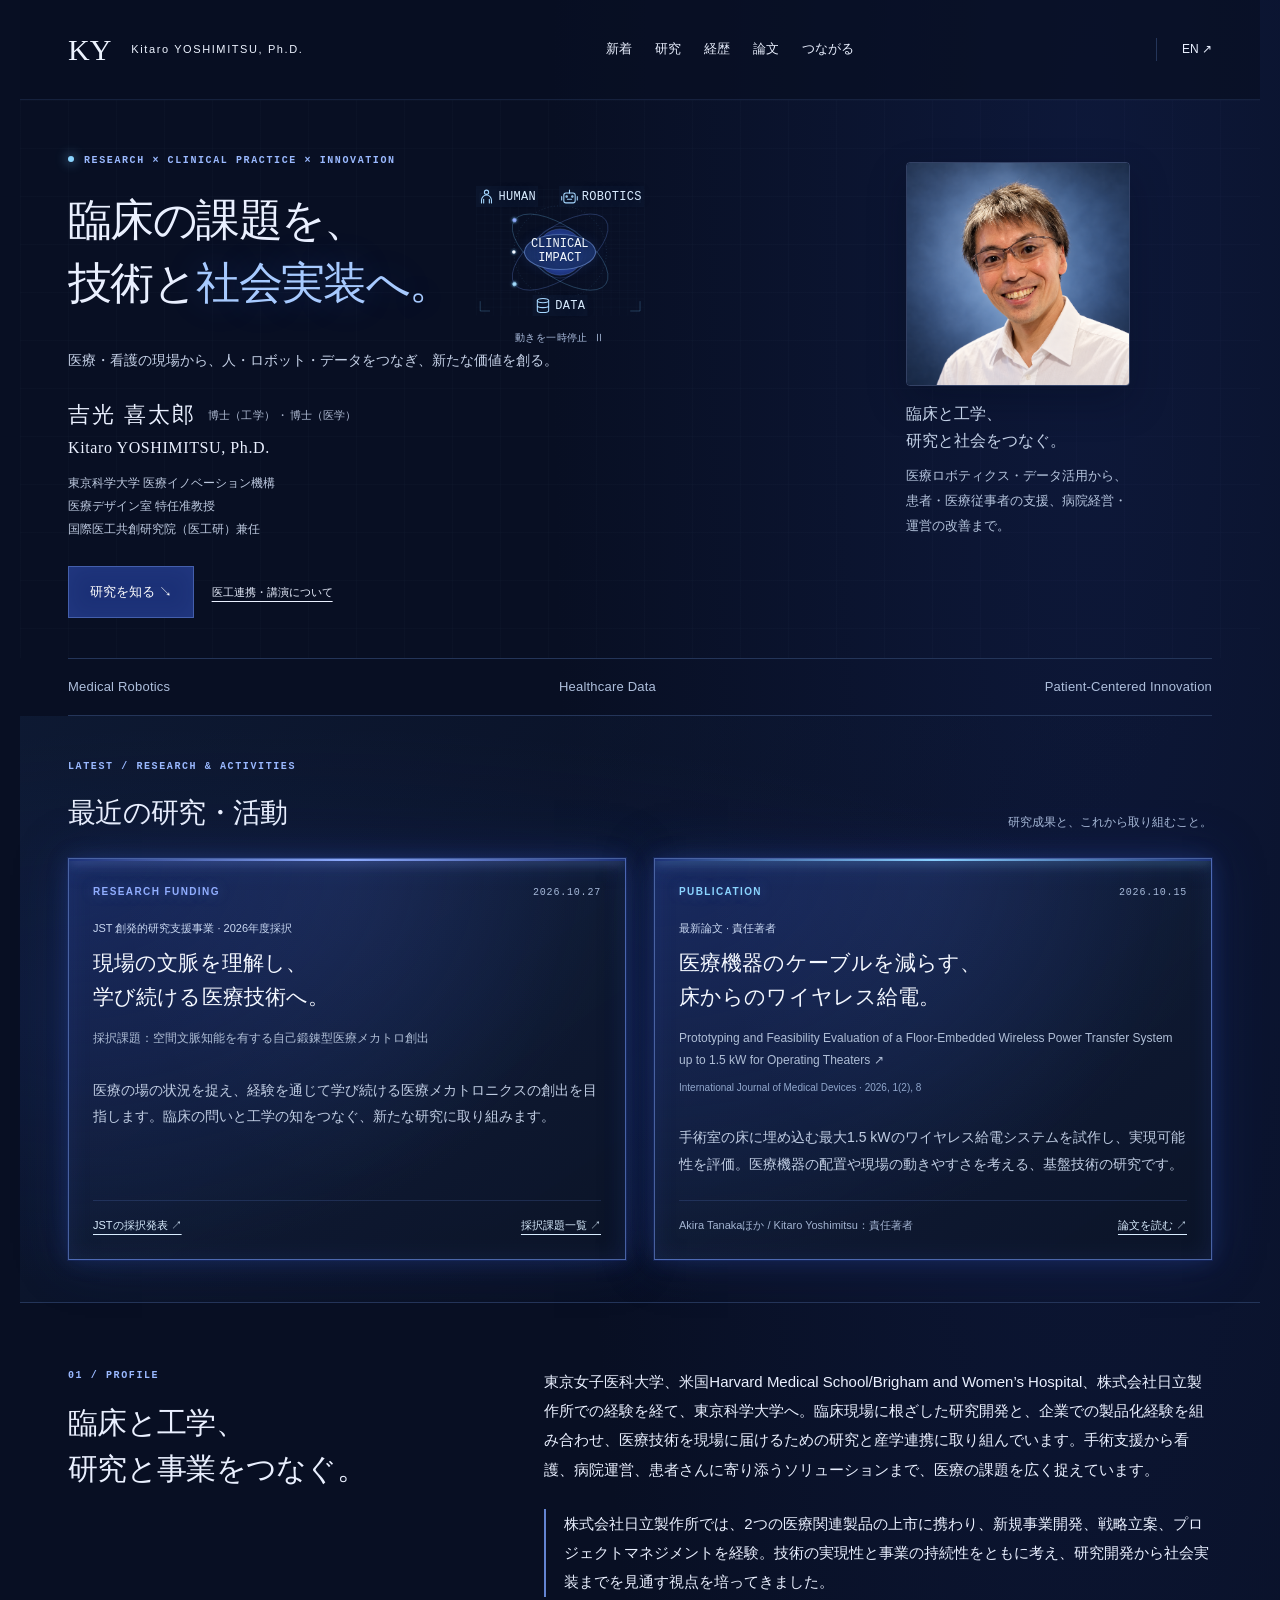
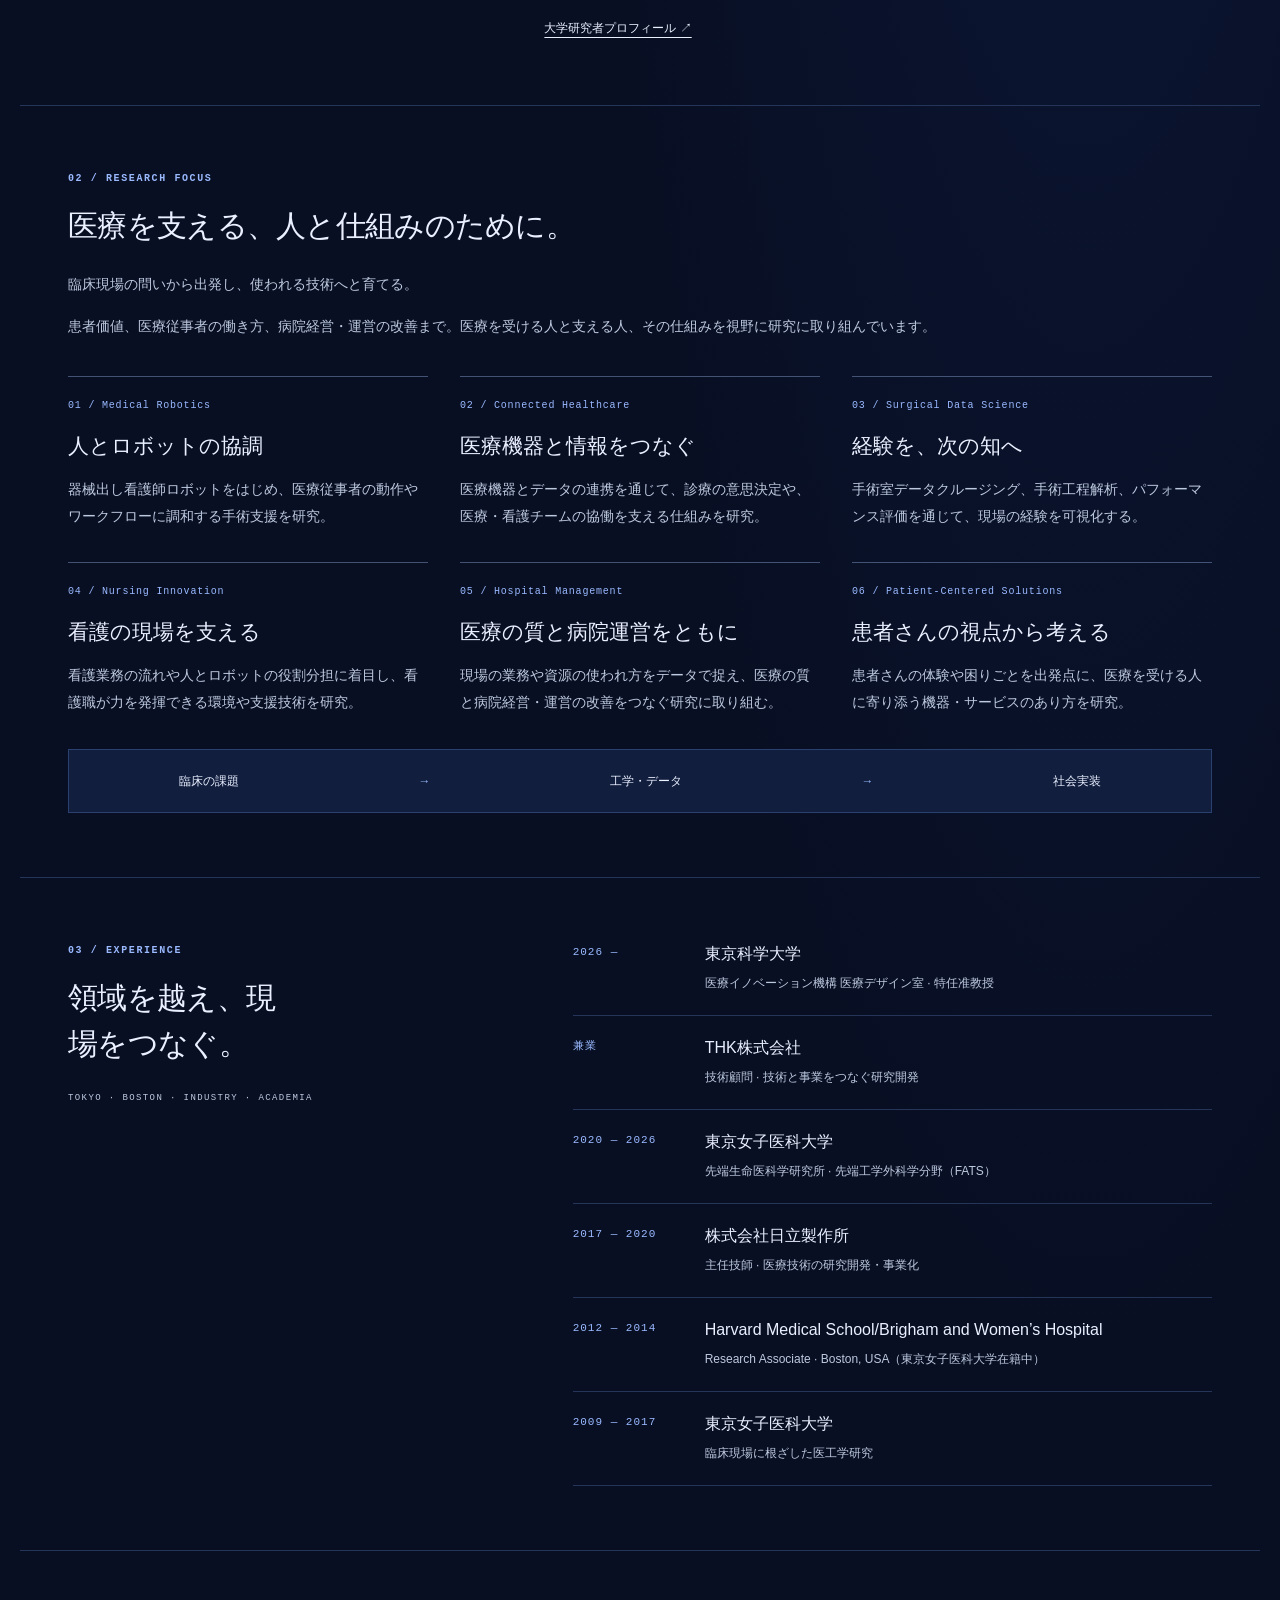
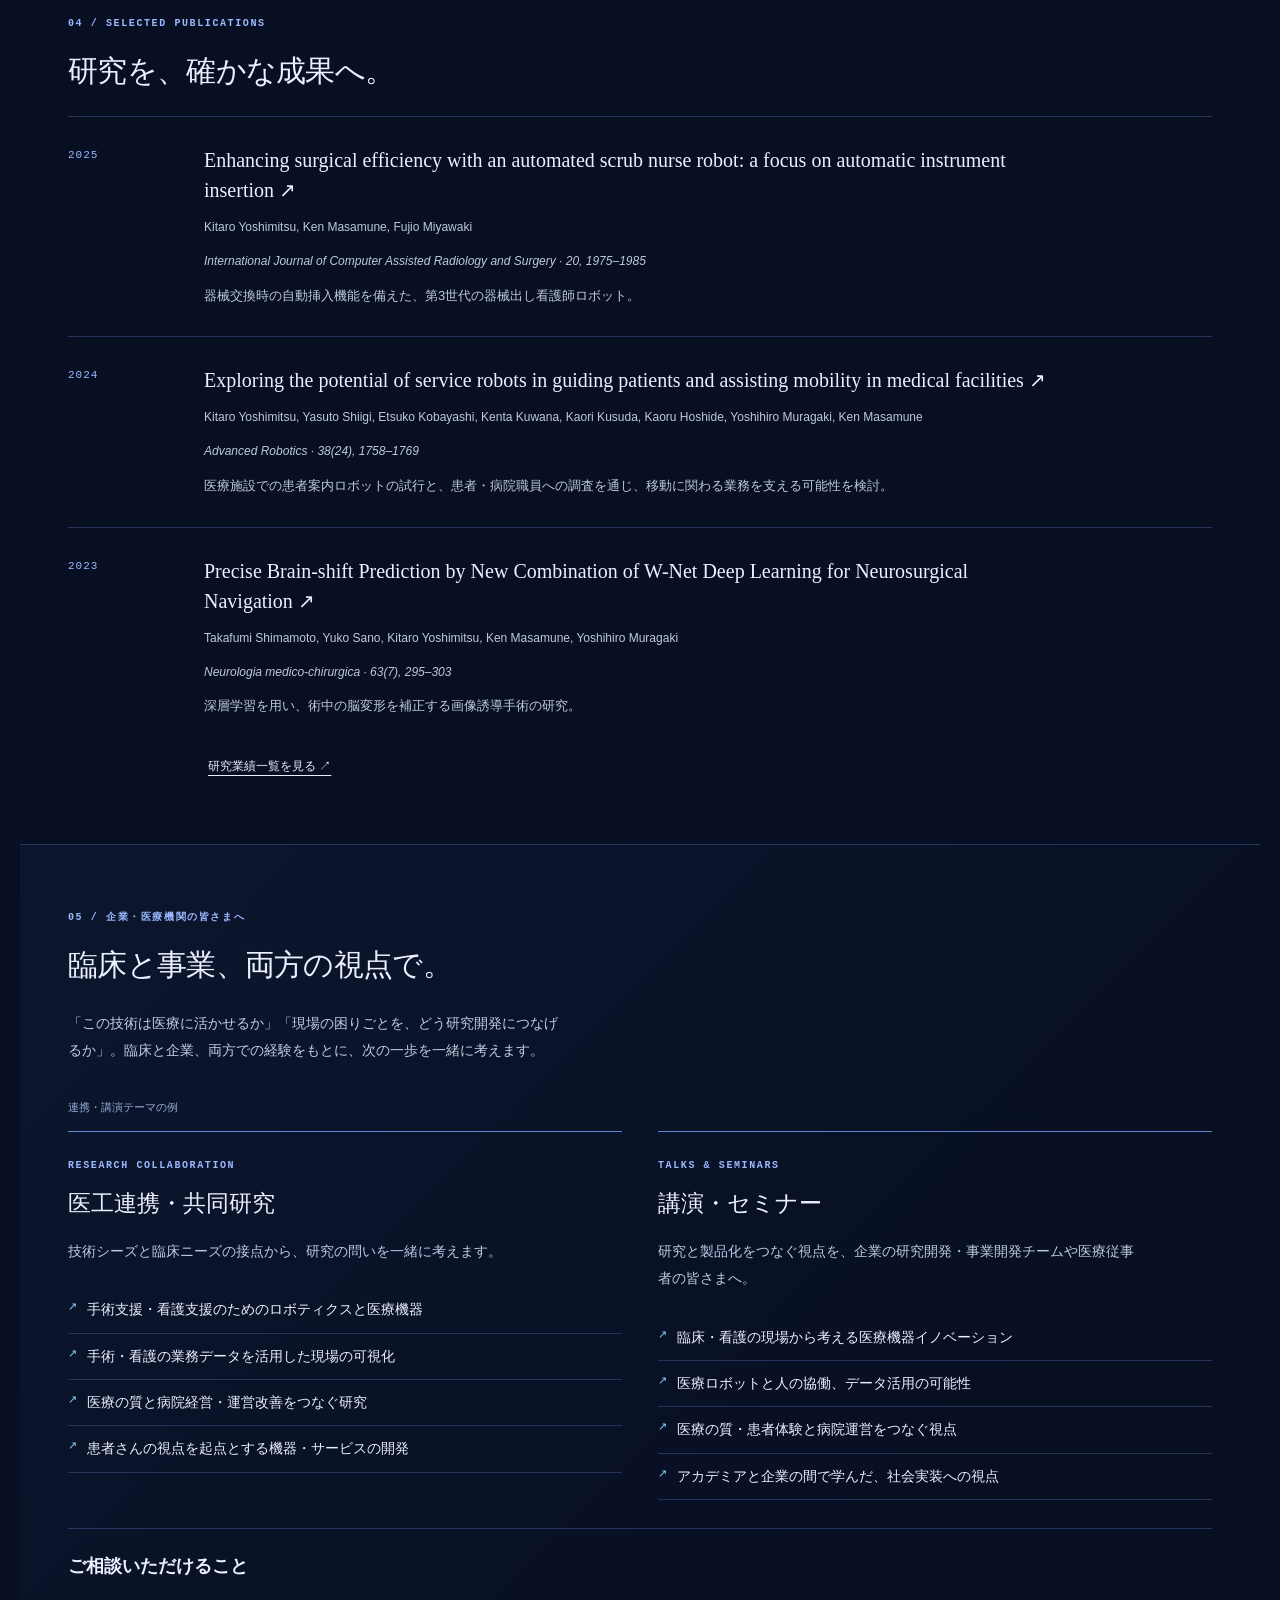
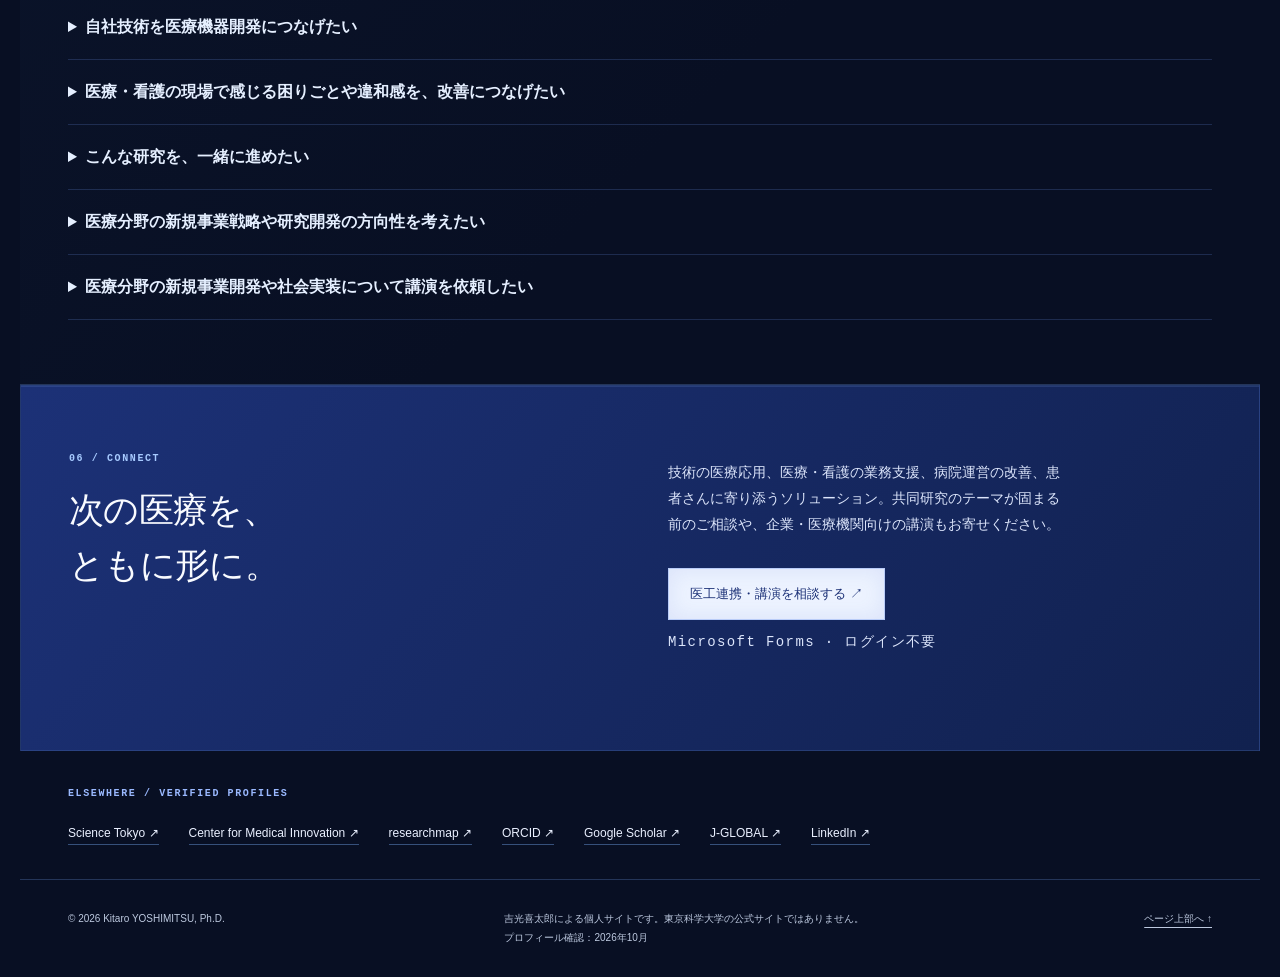
==== commit 3fb60051: "Refine portrait, typography and consultation topics" ====
--- a/index.html
+++ b/index.html
@@ -1,3 +1,3 @@
 <!DOCTYPE html>
 
-<html lang="ja"><head><meta charset="utf-8"/><meta content="width=device-width,initial-scale=1" name="viewport"/><title>吉光喜太郎 | 医工連携・医療機器開発・講演 | Kitaro YOSHIMITSU, Ph.D.</title><meta content="東京科学大学の研究者・吉光喜太郎の個人サイト。医療・看護の現場から、人・ロボット・データをつなぎ、新たな価値を創る。研究成果、医工連携、講演のご案内。" name="description"/><meta content="index,follow,max-image-preview:large" name="robots"/><meta content="#1c3177" name="theme-color"/><meta content="profile" property="og:type"/><meta content="吉光喜太郎 | 医工連携・医療機器開発・講演 | Kitaro YOSHIMITSU, Ph.D." property="og:title"/><meta content="東京科学大学の研究者・吉光喜太郎の個人サイト。医療・看護の現場から、人・ロボット・データをつなぎ、新たな価値を創る。研究成果、医工連携、講演のご案内。" property="og:description"/><meta content="ja_JP" property="og:locale"/><meta content="summary_large_image" name="twitter:card"/><link href="favicon.svg" rel="icon" type="image/svg+xml"/><link href="style.css?v=21" rel="stylesheet"/><script defer="" src="motion.js?v=1"></script><script type="application/ld+json">{"@context": "https://schema.org", "@graph": [{"@type": "Person", "@id": "https://kitaro-bit.github.io/#person", "name": "Kitaro YOSHIMITSU", "honorificSuffix": "Ph.D.", "alternateName": "吉光喜太郎", "jobTitle": "Specially Appointed Associate Professor", "affiliation": {"@type": "Organization", "name": "Institute of Science Tokyo", "url": "https://www.isct.ac.jp/"}, "knowsAbout": ["Digital Surgery", "Medical Robotics", "Surgical Data Science", "Nursing Innovation", "Hospital Management", "Patient-Centered Solutions"], "sameAs": ["https://reins.tmd.ac.jp/html/100049686_ja.html", "https://researchmap.jp/kitaro", "https://orcid.org/0000-0002-7323-9958", "https://scholar.google.com/citations?user=akNv9UMAAAAJ", "https://jglobal.jst.go.jp/detail?JGLOBAL_ID=201101007482646540", "https://www.linkedin.com/in/kitaro/"], "url": "https://kitaro-bit.github.io/"}, {"@type": "ProfilePage", "name": "吉光喜太郎 | 医工連携・医療機器開発・講演 | Kitaro YOSHIMITSU, Ph.D.", "inLanguage": "ja", "mainEntity": {"@id": "https://kitaro-bit.github.io/#person"}, "url": "https://kitaro-bit.github.io/"}]}</script><link href="https://kitaro-bit.github.io/" rel="canonical"/><link href="https://kitaro-bit.github.io/" hreflang="ja" rel="alternate"/><link href="https://kitaro-bit.github.io/en/" hreflang="en" rel="alternate"/><link href="https://kitaro-bit.github.io/" hreflang="x-default" rel="alternate"/><meta content="https://kitaro-bit.github.io/" property="og:url"/><meta content="https://kitaro-bit.github.io/og.png" property="og:image"/><meta content="https://kitaro-bit.github.io/og.png" name="twitter:image"/></head><body><a class="skip" href="#main">本文へ移動</a><header class="site-header"><a class="brand" href="./">KY<span>Kitaro YOSHIMITSU, Ph.D.</span></a><nav aria-label="メインナビゲーション"><a href="#latest">新着</a><a href="#research">研究</a><a href="#career">経歴</a><a href="#publications">論文</a><a href="#connect">つながる</a></nav><a class="language" href="en/" hreflang="en" lang="en">EN <span aria-hidden="true">↗</span></a></header><main id="main"><section class="hero"><div><p class="eyebrow">RESEARCH × CLINICAL PRACTICE × INNOVATION</p><div class="hero-heading"><h1>臨床の課題を、<br/>技術と<span class="phrase">社会実装へ。</span></h1><div class="visual-shell"><div aria-label="HUMAN・ROBOTICS・DATAをつなぎ、患者さん、医療従事者、病院経営・運営に価値を届けるCLINICAL IMPACTの軌道図" class="visual orbital-diagram" role="img"><svg viewbox="0 0 480 360"><defs><pattern height="24" id="grid" patternunits="userSpaceOnUse" width="24"><path d="M24 0H0V24" fill="none" stroke="#7297da" stroke-opacity=".16" stroke-width=".6"></path></pattern><radialgradient id="core"><stop stop-color="#365bd0"></stop><stop offset="1" stop-color="#1c3177"></stop></radialgradient></defs><rect fill="url(#grid)" height="360" width="480"></rect><g fill="none"><circle class="orbit-ring" cx="240" cy="180" r="132" stroke="#79c9ff" stroke-dasharray="2 7" stroke-opacity=".5"></circle><ellipse cx="240" cy="180" rx="159" ry="72" stroke="#739cf9" stroke-opacity=".65" transform="rotate(-35 240 180)"></ellipse><ellipse cx="240" cy="180" rx="159" ry="72" stroke="#79c9ff" stroke-opacity=".65" transform="rotate(35 240 180)"></ellipse><circle cx="240" cy="180" r="74" stroke="#739cf9" stroke-opacity=".5"></circle><circle class="core-pulse" cx="240" cy="180" r="57" stroke="#79c9ff" stroke-opacity=".5"></circle></g><circle cx="240" cy="180" fill="url(#core)" r="66" stroke="#8fb6ff" stroke-opacity=".6"></circle><g transform="rotate(-35 240 180)"><circle class="satellite satellite-one" fill="#a6dfff" r="6"></circle></g><g transform="rotate(35 240 180)"><circle class="satellite satellite-two" fill="#92abff" r="6"></circle></g><circle class="satellite satellite-three" fill="#f3f8ff" r="5"></circle><g fill="#b4caff" font-size="11" letter-spacing="2"></g><path d="M12 40V12H40 M440 12H468V40 M468 320V348H440 M40 348H12V320" fill="none" stroke="#79c9ff" stroke-opacity=".7"></path></svg><span aria-hidden="true" class="orbit-person"><svg aria-hidden="true" class="orbit-symbol" fill="none" stroke="currentColor" stroke-linecap="round" stroke-linejoin="round" stroke-width="1.5" viewbox="0 0 24 24"><circle cx="12" cy="6" r="3"></circle><path d="M5 21v-4a7 7 0 0 1 14 0v4M8 21v-5m8 5v-5"></path></svg><b>HUMAN</b></span><span aria-hidden="true" class="orbit-robot"><svg aria-hidden="true" class="orbit-symbol" fill="none" stroke="currentColor" stroke-linecap="round" stroke-linejoin="round" stroke-width="1.5" viewbox="0 0 24 24"><rect height="14" rx="3" width="16" x="4" y="7"></rect><path d="M12 7V3M9 16h6M1 12v5m22-5v5"></path><circle cx="8" cy="12" r="1"></circle><circle cx="16" cy="12" r="1"></circle></svg><b>ROBOTICS</b></span><span aria-hidden="true" class="orbit-data"><svg aria-hidden="true" class="orbit-symbol" fill="none" stroke="currentColor" stroke-linecap="round" stroke-linejoin="round" stroke-width="1.5" viewbox="0 0 24 24"><ellipse cx="12" cy="5" rx="8" ry="3"></ellipse><path d="M4 5v14c0 4 16 4 16 0V5M4 12c0 4 16 4 16 0"></path></svg><b>DATA</b></span><span aria-hidden="true" class="orbit-core-label"><span>CLINICAL</span><span>IMPACT</span></span></div><button aria-pressed="false" class="motion-toggle" type="button">動きを一時停止 <span aria-hidden="true">Ⅱ</span></button></div></div><p class="hero-intro">医療・看護の現場から、人・ロボット・データをつなぎ、新たな価値を創る。</p><div class="identity"><h2>吉光 喜太郎<small class="degrees"><b>博士（工学）</b><i aria-hidden="true">・</i><b>博士（医学）</b></small><span>Kitaro YOSHIMITSU, Ph.D.</span></h2><p>東京科学大学 医療イノベーション機構<br/>医療デザイン室 特任准教授<br/>国際医工共創研究院（医工研）兼任</p></div><a class="button" href="#research">研究を知る ↘</a><a class="text-link" href="#partnerships">医工連携・講演について</a></div><aside aria-label="研究の視点" class="hero-aside"><div class="aside-profile"><img alt="吉光喜太郎" height="1254" loading="eager" src="portrait-edited-v1.png" width="1254"/><div><p class="eyebrow">RESEARCH &amp; INNOVATION</p><h3>臨床と工学、<br/>研究と社会をつなぐ。</h3><p>医療ロボティクス・データ活用から、患者・医療従事者の支援、病院経営・運営の改善まで。</p></div></div></aside></section><div class="fields"><span>Medical Robotics</span><span>Healthcare Data</span><span>Patient-Centered Innovation</span></div><section class="latest-news section" id="latest"><div class="latest-heading"><div><p class="eyebrow">LATEST / RESEARCH &amp; ACTIVITIES</p><h2>最近の研究・活動</h2></div><p class="latest-caption">研究成果と、これから取り組むこと。</p></div><div class="news-grid"><article class="news-card news-grant"><div class="news-meta"><span class="news-type">RESEARCH FUNDING</span><time datetime="2026-10-27">2026.10.27</time></div><p class="news-category">JST 創発的研究支援事業 · 2026年度採択</p><h3>現場の文脈を理解し、<br/>学び続ける医療技術へ。</h3><p class="news-bibliography">採択課題：空間文脈知能を有する自己鍛錬型医療メカトロ創出</p><p class="news-description">医療の場の状況を捉え、経験を通じて学び続ける医療メカトロニクスの創出を目指します。臨床の問いと工学の知をつなぐ、新たな研究に取り組みます。</p><div class="news-footer"><a class="news-link" href="https://www.jst.go.jp/pr/info/info1882/index.html">JSTの採択発表 ↗</a><a class="news-link" href="https://www.jst.go.jp/souhatsu/document/res2026.pdf#page=9">採択課題一覧 ↗</a></div></article><article class="news-card news-paper"><div class="news-meta"><span class="news-type">PUBLICATION</span><time datetime="2026-10-15">2026.10.15</time></div><p class="news-category">最新論文 · 責任著者</p><h3>医療機器のケーブルを減らす、<br/>床からのワイヤレス給電。</h3><p class="news-bibliography"><a href="https://doi.org/10.3390/ijmd1020008">Prototyping and Feasibility Evaluation of a Floor-Embedded Wireless Power Transfer System up to 1.5 kW for Operating Theaters ↗</a><span>International Journal of Medical Devices · 2026, 1(2), 8</span></p><p class="news-description">手術室の床に埋め込む最大1.5 kWのワイヤレス給電システムを試作し、実現可能性を評価。医療機器の配置や現場の動きやすさを考える、基盤技術の研究です。</p><div class="news-footer"><span>Akira Tanakaほか / Kitaro Yoshimitsu：責任著者</span><a class="news-link" href="https://doi.org/10.3390/ijmd1020008">論文を読む ↗</a></div></article></div></section><section class="about section" id="profile"><div><p class="eyebrow">01 / PROFILE</p><h2>臨床と工学、<br/>研究と事業をつなぐ。</h2></div><div class="prose"><p>東京女子医科大学、米国Harvard Medical School/Brigham and Women’s Hospital、株式会社日立製作所での経験を経て、東京科学大学へ。臨床現場に根ざした研究開発と、企業での製品化経験を組み合わせ、医療技術を現場に届けるための研究と産学連携に取り組んでいます。手術支援から看護、病院運営、患者さんに寄り添うソリューションまで、医療の課題を広く捉えています。</p><p>株式会社日立製作所では、2つの医療関連製品の上市に携わり、新規事業開発、戦略立案、プロジェクトマネジメントを経験。技術の実現性と事業の持続性をともに考え、研究開発から社会実装までを見通す視点を培ってきました。</p><a class="text-link" href="https://reins.tmd.ac.jp/html/100049686_ja.html">大学研究者プロフィール ↗</a></div></section><section class="research section" id="research"><p class="eyebrow">02 / RESEARCH FOCUS</p><h2>医療を支える、人と仕組みのために。</h2><p class="section-intro">臨床現場の問いから出発し、使われる技術へと育てる。</p><p class="research-scope">患者価値、医療従事者の働き方、病院経営・運営の改善まで。医療を受ける人と支える人、その仕組みを視野に研究に取り組んでいます。</p><div class="themes"><article class="theme"><span class="index">01 / Medical Robotics</span><h3>人とロボットの協調</h3><p>器械出し看護師ロボットをはじめ、医療従事者の動作やワークフローに調和する手術支援を研究。</p><span aria-hidden="true" class="theme-line"></span></article><article class="theme"><span class="index">02 / Connected Healthcare</span><h3>医療機器と情報をつなぐ</h3><p>医療機器とデータの連携を通じて、診療の意思決定や、医療・看護チームの協働を支える仕組みを研究。</p><span aria-hidden="true" class="theme-line"></span></article><article class="theme"><span class="index">03 / Surgical Data Science</span><h3>経験を、次の知へ</h3><p>手術室データクルージング、手術工程解析、パフォーマンス評価を通じて、現場の経験を可視化する。</p><span aria-hidden="true" class="theme-line"></span></article><article class="theme"><span class="index">04 / Nursing Innovation</span><h3>看護の現場を支える</h3><p>看護業務の流れや人とロボットの役割分担に着目し、看護職が力を発揮できる環境や支援技術を研究。</p><span aria-hidden="true" class="theme-line"></span></article><article class="theme"><span class="index">05 / Hospital Management</span><h3>医療の質と病院運営をともに</h3><p>現場の業務や資源の使われ方をデータで捉え、医療の質と病院経営・運営の改善をつなぐ研究に取り組む。</p><span aria-hidden="true" class="theme-line"></span></article><article class="theme"><span class="index">06 / Patient-Centered Solutions</span><h3>患者さんの視点から考える</h3><p>患者さんの体験や困りごとを出発点に、医療を受ける人に寄り添う機器・サービスのあり方を研究。</p><span aria-hidden="true" class="theme-line"></span></article></div><div class="process"><strong>臨床の課題</strong><span aria-hidden="true">→</span><strong>工学・データ</strong><span aria-hidden="true">→</span><strong>社会実装</strong></div></section><section class="career section" id="career"><div><p class="eyebrow">03 / EXPERIENCE</p><h2>領域を越え、現場をつなぐ。</h2><p class="small">TOKYO · BOSTON · INDUSTRY · ACADEMIA</p></div><ol class="timeline"><li><span class="date">2026 —</span><div><h3>東京科学大学</h3><p>医療イノベーション機構 医療デザイン室 · 特任准教授</p></div></li><li><span class="date">兼業</span><div><h3>THK株式会社</h3><p>技術顧問 · 技術と事業をつなぐ研究開発</p></div></li><li><span class="date">2020 — 2026</span><div><h3>東京女子医科大学</h3><p>先端生命医科学研究所 · 先端工学外科学分野（FATS）</p></div></li><li><span class="date">2017 — 2020</span><div><h3>株式会社日立製作所</h3><p>主任技師 · 医療技術の研究開発・事業化</p></div></li><li><span class="date">2012 — 2014</span><div><h3>Harvard Medical School/Brigham and Women’s Hospital</h3><p>Research Associate · Boston, USA（東京女子医科大学在籍中）</p></div></li><li><span class="date">2009 — 2017</span><div><h3>東京女子医科大学</h3><p>臨床現場に根ざした医工学研究</p></div></li></ol></section><section class="publications section" id="publications"><p class="eyebrow">04 / SELECTED PUBLICATIONS</p><h2>研究を、確かな成果へ。</h2><div><article class="paper"><span class="date">2025</span><div><h3><a href="https://doi.org/10.1007/s11548-025-03433-x">Enhancing surgical efficiency with an automated scrub nurse robot: a focus on automatic instrument insertion <span aria-hidden="true">↗</span></a></h3><p class="authors">Kitaro Yoshimitsu, Ken Masamune, Fujio Miyawaki</p><p class="journal">International Journal of Computer Assisted Radiology and Surgery · 20, 1975–1985</p><p>器械交換時の自動挿入機能を備えた、第3世代の器械出し看護師ロボット。</p></div></article><article class="paper"><span class="date">2024</span><div><h3><a href="https://doi.org/10.1080/01691864.2024.2438653">Exploring the potential of service robots in guiding patients and assisting mobility in medical facilities <span aria-hidden="true">↗</span></a></h3><p class="authors">Kitaro Yoshimitsu, Yasuto Shiigi, Etsuko Kobayashi, Kenta Kuwana, Kaori Kusuda, Kaoru Hoshide, Yoshihiro Muragaki, Ken Masamune</p><p class="journal">Advanced Robotics · 38(24), 1758–1769</p><p>医療施設での患者案内ロボットの試行と、患者・病院職員への調査を通じ、移動に関わる業務を支える可能性を検討。</p></div></article><article class="paper"><span class="date">2023</span><div><h3><a href="https://doi.org/10.2176/jns-nmc.2022-0350">Precise Brain-shift Prediction by New Combination of W-Net Deep Learning for Neurosurgical Navigation <span aria-hidden="true">↗</span></a></h3><p class="authors">Takafumi Shimamoto, Yuko Sano, Kitaro Yoshimitsu, Ken Masamune, Yoshihiro Muragaki</p><p class="journal">Neurologia medico-chirurgica · 63(7), 295–303</p><p>深層学習を用い、術中の脳変形を補正する画像誘導手術の研究。</p></div></article></div><a class="text-link" href="https://researchmap.jp/kitaro/published_papers">研究業績一覧を見る ↗</a></section><section class="partnerships section" id="partnerships"><p class="eyebrow">05 / 企業・医療機関の皆さまへ</p><h2><span class="phrase">臨床と事業、</span><span class="phrase">両方の視点で。</span></h2><p class="partner-intro">「この技術は医療に活かせるか」「現場の困りごとを、どう研究開発につなげるか」。臨床と企業、両方での経験をもとに、次の一歩を一緒に考えます。</p><p class="topic-label">連携・講演テーマの例</p><div class="partner-columns"><article class="partner-column"><p class="eyebrow">RESEARCH COLLABORATION</p><h3>医工連携・共同研究</h3><p>技術シーズと臨床ニーズの接点から、研究の問いを一緒に考えます。</p><ul><li>手術支援・看護支援のためのロボティクスと医療機器</li><li>手術・看護の業務データを活用した現場の可視化</li><li>医療の質と病院経営・運営改善をつなぐ研究</li><li>患者さんの視点を起点とする機器・サービスの開発</li></ul></article><article class="partner-column"><p class="eyebrow">TALKS &amp; SEMINARS</p><h3>講演・セミナー</h3><p>研究と製品化をつなぐ視点を、企業の研究開発・事業開発チームや医療従事者の皆さまへ。</p><ul><li>臨床・看護の現場から考える医療機器イノベーション</li><li>医療ロボットと人の協働、データ活用の可能性</li><li>医療の質・患者体験と病院運営をつなぐ視点</li><li>アカデミアと企業の間で学んだ、社会実装への視点</li></ul></article></div><div class="consultations"><h3>ご相談いただけること</h3><details><summary>自社技術を医療機器開発につなげたい</summary><p>技術シーズと臨床ニーズの接点を整理し、医工連携による研究開発テーマや、事業化に向けて検討すべき課題を一緒に考えます。</p></details><details><summary>看護業務の負担軽減や病院運営の改善にデータを活用したい</summary><p>看護・診療のワークフローや資源の使われ方を捉え、現場の負担と医療の質に配慮した研究の問いを整理します。</p></details><details><summary>医療分野の新規事業開発や社会実装について講演を依頼したい</summary><p>医療機器イノベーション、医療ロボット、臨床ニーズを起点とする研究開発など、対象者や目的に合わせて講演・セミナーのテーマをご相談いただけます。</p></details></div></section><section class="contact section" id="connect"><div><p class="eyebrow">06 / CONNECT</p><h2>次の医療を、<br/>ともに形に。</h2></div><div><p>技術の医療応用、医療・看護の業務支援、病院運営の改善、患者さんに寄り添うソリューション。共同研究のテーマが固まる前のご相談や、企業・医療機関向けの講演もお寄せください。</p><a class="button light" href="https://forms.cloud.microsoft/r/wiZXnQCnqT">医工連携・講演を相談する ↗</a><p class="small">Microsoft Forms · ログイン不要</p></div></section><section class="profiles"><p class="eyebrow">ELSEWHERE / VERIFIED PROFILES</p><div><a href="https://reins.tmd.ac.jp/html/100049686_ja.html">Science Tokyo <span aria-hidden="true">↗</span></a><a href="https://tmdu-oi.jp/ourvision/member/">Center for Medical Innovation <span aria-hidden="true">↗</span></a><a href="https://researchmap.jp/kitaro">researchmap <span aria-hidden="true">↗</span></a><a href="https://orcid.org/0000-0002-7323-9958">ORCID <span aria-hidden="true">↗</span></a><a href="https://scholar.google.com/citations?user=akNv9UMAAAAJ">Google Scholar <span aria-hidden="true">↗</span></a><a href="https://jglobal.jst.go.jp/detail?JGLOBAL_ID=201101007482646540">J-GLOBAL <span aria-hidden="true">↗</span></a><a href="https://www.linkedin.com/in/kitaro/">LinkedIn <span aria-hidden="true">↗</span></a></div></section></main><footer><p>© 2026 Kitaro YOSHIMITSU, Ph.D.</p><p>吉光喜太郎による個人サイトです。東京科学大学の公式サイトではありません。<br/>プロフィール確認：2026年10月</p><a href="#main">ページ上部へ ↑</a></footer></body></html>+<html lang="ja"><head><meta charset="utf-8"/><meta content="width=device-width,initial-scale=1" name="viewport"/><title>吉光喜太郎 | 医工連携・医療機器開発・講演 | Kitaro YOSHIMITSU, Ph.D.</title><meta content="東京科学大学の研究者・吉光喜太郎の個人サイト。医療・看護の現場から、人・ロボット・データをつなぎ、新たな価値を創る。研究成果、医工連携、講演のご案内。" name="description"/><meta content="index,follow,max-image-preview:large" name="robots"/><meta content="#1c3177" name="theme-color"/><meta content="profile" property="og:type"/><meta content="吉光喜太郎 | 医工連携・医療機器開発・講演 | Kitaro YOSHIMITSU, Ph.D." property="og:title"/><meta content="東京科学大学の研究者・吉光喜太郎の個人サイト。医療・看護の現場から、人・ロボット・データをつなぎ、新たな価値を創る。研究成果、医工連携、講演のご案内。" property="og:description"/><meta content="ja_JP" property="og:locale"/><meta content="summary_large_image" name="twitter:card"/><link href="favicon.svg" rel="icon" type="image/svg+xml"/><link href="style.css?v=24" rel="stylesheet"/><script defer="" src="motion.js?v=1"></script><script type="application/ld+json">{"@context": "https://schema.org", "@graph": [{"@type": "Person", "@id": "https://kitaro-bit.github.io/#person", "name": "Kitaro YOSHIMITSU", "honorificSuffix": "Ph.D.", "alternateName": "吉光喜太郎", "jobTitle": "Specially Appointed Associate Professor", "affiliation": {"@type": "Organization", "name": "Institute of Science Tokyo", "url": "https://www.isct.ac.jp/"}, "knowsAbout": ["Digital Surgery", "Medical Robotics", "Surgical Data Science", "Nursing Innovation", "Hospital Management", "Patient-Centered Solutions"], "sameAs": ["https://reins.tmd.ac.jp/html/100049686_ja.html", "https://researchmap.jp/kitaro", "https://orcid.org/0000-0002-7323-9958", "https://scholar.google.com/citations?user=akNv9UMAAAAJ", "https://jglobal.jst.go.jp/detail?JGLOBAL_ID=201101007482646540", "https://www.linkedin.com/in/kitaro/"], "url": "https://kitaro-bit.github.io/"}, {"@type": "ProfilePage", "name": "吉光喜太郎 | 医工連携・医療機器開発・講演 | Kitaro YOSHIMITSU, Ph.D.", "inLanguage": "ja", "mainEntity": {"@id": "https://kitaro-bit.github.io/#person"}, "url": "https://kitaro-bit.github.io/"}]}</script><link href="https://kitaro-bit.github.io/" rel="canonical"/><link href="https://kitaro-bit.github.io/" hreflang="ja" rel="alternate"/><link href="https://kitaro-bit.github.io/en/" hreflang="en" rel="alternate"/><link href="https://kitaro-bit.github.io/" hreflang="x-default" rel="alternate"/><meta content="https://kitaro-bit.github.io/" property="og:url"/><meta content="https://kitaro-bit.github.io/og.png" property="og:image"/><meta content="https://kitaro-bit.github.io/og.png" name="twitter:image"/></head><body><a class="skip" href="#main">本文へ移動</a><header class="site-header"><a class="brand" href="./">KY<span>Kitaro YOSHIMITSU, Ph.D.</span></a><nav aria-label="メインナビゲーション"><a href="#latest">新着</a><a href="#research">研究</a><a href="#career">経歴</a><a href="#publications">論文</a><a href="#connect">つながる</a></nav><a class="language" href="en/" hreflang="en" lang="en">EN <span aria-hidden="true">↗</span></a></header><main id="main"><section class="hero"><div><p class="eyebrow">RESEARCH × CLINICAL PRACTICE × INNOVATION</p><div class="hero-heading"><h1>臨床の課題を、<br/>技術と<span class="phrase">社会実装へ。</span></h1><div class="visual-shell"><div aria-label="HUMAN・ROBOTICS・DATAをつなぎ、患者さん、医療従事者、病院経営・運営に価値を届けるCLINICAL IMPACTの軌道図" class="visual orbital-diagram" role="img"><svg viewbox="0 0 480 360"><defs><pattern height="24" id="grid" patternunits="userSpaceOnUse" width="24"><path d="M24 0H0V24" fill="none" stroke="#7297da" stroke-opacity=".16" stroke-width=".6"></path></pattern><radialgradient id="core"><stop stop-color="#365bd0"></stop><stop offset="1" stop-color="#1c3177"></stop></radialgradient></defs><rect fill="url(#grid)" height="360" width="480"></rect><g fill="none"><circle class="orbit-ring" cx="240" cy="180" r="132" stroke="#79c9ff" stroke-dasharray="2 7" stroke-opacity=".5"></circle><ellipse cx="240" cy="180" rx="159" ry="72" stroke="#739cf9" stroke-opacity=".65" transform="rotate(-35 240 180)"></ellipse><ellipse cx="240" cy="180" rx="159" ry="72" stroke="#79c9ff" stroke-opacity=".65" transform="rotate(35 240 180)"></ellipse><circle cx="240" cy="180" r="74" stroke="#739cf9" stroke-opacity=".5"></circle><circle class="core-pulse" cx="240" cy="180" r="57" stroke="#79c9ff" stroke-opacity=".5"></circle></g><circle cx="240" cy="180" fill="url(#core)" r="66" stroke="#8fb6ff" stroke-opacity=".6"></circle><g transform="rotate(-35 240 180)"><circle class="satellite satellite-one" fill="#a6dfff" r="6"></circle></g><g transform="rotate(35 240 180)"><circle class="satellite satellite-two" fill="#92abff" r="6"></circle></g><circle class="satellite satellite-three" fill="#f3f8ff" r="5"></circle><g fill="#b4caff" font-size="11" letter-spacing="2"></g><path d="M12 40V12H40 M440 12H468V40 M468 320V348H440 M40 348H12V320" fill="none" stroke="#79c9ff" stroke-opacity=".7"></path></svg><span aria-hidden="true" class="orbit-person"><svg aria-hidden="true" class="orbit-symbol" fill="none" stroke="currentColor" stroke-linecap="round" stroke-linejoin="round" stroke-width="1.5" viewbox="0 0 24 24"><circle cx="12" cy="6" r="3"></circle><path d="M5 21v-4a7 7 0 0 1 14 0v4M8 21v-5m8 5v-5"></path></svg><b>HUMAN</b></span><span aria-hidden="true" class="orbit-robot"><svg aria-hidden="true" class="orbit-symbol" fill="none" stroke="currentColor" stroke-linecap="round" stroke-linejoin="round" stroke-width="1.5" viewbox="0 0 24 24"><rect height="14" rx="3" width="16" x="4" y="7"></rect><path d="M12 7V3M9 16h6M1 12v5m22-5v5"></path><circle cx="8" cy="12" r="1"></circle><circle cx="16" cy="12" r="1"></circle></svg><b>ROBOTICS</b></span><span aria-hidden="true" class="orbit-data"><svg aria-hidden="true" class="orbit-symbol" fill="none" stroke="currentColor" stroke-linecap="round" stroke-linejoin="round" stroke-width="1.5" viewbox="0 0 24 24"><ellipse cx="12" cy="5" rx="8" ry="3"></ellipse><path d="M4 5v14c0 4 16 4 16 0V5M4 12c0 4 16 4 16 0"></path></svg><b>DATA</b></span><span aria-hidden="true" class="orbit-core-label"><span>CLINICAL</span><span>IMPACT</span></span></div><button aria-pressed="false" class="motion-toggle" type="button">動きを一時停止 <span aria-hidden="true">Ⅱ</span></button></div></div><p class="hero-intro">医療・看護の現場から、人・ロボット・データをつなぎ、新たな価値を創る。</p><div class="identity"><h2>吉光 喜太郎<small class="degrees"><b>博士（工学）</b><i aria-hidden="true">・</i><b>博士（医学）</b></small><span>Kitaro YOSHIMITSU, Ph.D.</span></h2><p>東京科学大学 医療イノベーション機構<br/>医療デザイン室 特任准教授<br/>国際医工共創研究院（医工研）兼任</p></div><a class="button" href="#research">研究を知る ↘</a><a class="text-link" href="#partnerships">医工連携・講演について</a></div><aside aria-label="ポートレートと研究の視点" class="hero-aside"><div class="aside-profile"><img alt="吉光喜太郎" height="1254" loading="eager" src="portrait-edited-v1.png" width="1254"/><div><h3>臨床と工学、<br/>研究と社会をつなぐ。</h3><p class="portrait-scope">医療ロボティクス・データ活用から、患者・医療従事者の支援、病院経営・運営の改善まで。</p></div></div></aside></section><div class="fields"><span>Medical Robotics</span><span>Healthcare Data</span><span>Patient-Centered Innovation</span></div><section class="latest-news section" id="latest"><div class="latest-heading"><div><p class="eyebrow">LATEST / RESEARCH &amp; ACTIVITIES</p><h2>最近の研究・活動</h2></div><p class="latest-caption">研究成果と、これから取り組むこと。</p></div><div class="news-grid"><article class="news-card news-grant"><div class="news-meta"><span class="news-type">RESEARCH FUNDING</span><time datetime="2026-10-27">2026.10.27</time></div><p class="news-category">JST 創発的研究支援事業 · 2026年度採択</p><h3>現場の文脈を理解し、<br/>学び続ける医療技術へ。</h3><p class="news-bibliography">採択課題：空間文脈知能を有する自己鍛錬型医療メカトロ創出</p><p class="news-description">医療の場の状況を捉え、経験を通じて学び続ける医療メカトロニクスの創出を目指します。臨床の問いと工学の知をつなぐ、新たな研究に取り組みます。</p><div class="news-footer"><a class="news-link" href="https://www.jst.go.jp/pr/info/info1882/index.html">JSTの採択発表 ↗</a><a class="news-link" href="https://www.jst.go.jp/souhatsu/document/res2026.pdf#page=9">採択課題一覧 ↗</a></div></article><article class="news-card news-paper"><div class="news-meta"><span class="news-type">PUBLICATION</span><time datetime="2026-10-15">2026.10.15</time></div><p class="news-category">最新論文 · 責任著者</p><h3>医療機器のケーブルを減らす、<br/>床からのワイヤレス給電。</h3><p class="news-bibliography"><a href="https://doi.org/10.3390/ijmd1020008">Prototyping and Feasibility Evaluation of a Floor-Embedded Wireless Power Transfer System up to 1.5 kW for Operating Theaters ↗</a><span>International Journal of Medical Devices · 2026, 1(2), 8</span></p><p class="news-description">手術室の床に埋め込む最大1.5 kWのワイヤレス給電システムを試作し、実現可能性を評価。医療機器の配置や現場の動きやすさを考える、基盤技術の研究です。</p><div class="news-footer"><span>Akira Tanakaほか / Kitaro Yoshimitsu：責任著者</span><a class="news-link" href="https://doi.org/10.3390/ijmd1020008">論文を読む ↗</a></div></article></div></section><section class="about section" id="profile"><div><p class="eyebrow">01 / PROFILE</p><h2>臨床と工学、<br/>研究と事業をつなぐ。</h2></div><div class="prose"><p>東京女子医科大学、米国Harvard Medical School/Brigham and Women’s Hospital、株式会社日立製作所での経験を経て、東京科学大学へ。臨床現場に根ざした研究開発と、企業での製品化経験を組み合わせ、医療技術を現場に届けるための研究と産学連携に取り組んでいます。手術支援から看護、病院運営、患者さんに寄り添うソリューションまで、医療の課題を広く捉えています。</p><p>株式会社日立製作所では、2つの医療関連製品の上市に携わり、新規事業開発、戦略立案、プロジェクトマネジメントを経験。技術の実現性と事業の持続性をともに考え、研究開発から社会実装までを見通す視点を培ってきました。</p><a class="text-link" href="https://reins.tmd.ac.jp/html/100049686_ja.html">大学研究者プロフィール ↗</a></div></section><section class="research section" id="research"><p class="eyebrow">02 / RESEARCH FOCUS</p><h2>医療を支える、人と仕組みのために。</h2><p class="section-intro">臨床現場の問いから出発し、使われる技術へと育てる。</p><p class="research-scope">患者価値、医療従事者の働き方、病院経営・運営の改善まで。医療を受ける人と支える人、その仕組みを視野に研究に取り組んでいます。</p><div class="themes"><article class="theme"><span class="index">01 / Medical Robotics</span><h3>人とロボットの協調</h3><p>器械出し看護師ロボットをはじめ、医療従事者の動作やワークフローに調和する手術支援を研究。</p><span aria-hidden="true" class="theme-line"></span></article><article class="theme"><span class="index">02 / Connected Healthcare</span><h3>医療機器と情報をつなぐ</h3><p>医療機器とデータの連携を通じて、診療の意思決定や、医療・看護チームの協働を支える仕組みを研究。</p><span aria-hidden="true" class="theme-line"></span></article><article class="theme"><span class="index">03 / Surgical Data Science</span><h3>経験を、次の知へ</h3><p>手術室データクルージング、手術工程解析、パフォーマンス評価を通じて、現場の経験を可視化する。</p><span aria-hidden="true" class="theme-line"></span></article><article class="theme"><span class="index">04 / Nursing Innovation</span><h3>看護の現場を支える</h3><p>看護業務の流れや人とロボットの役割分担に着目し、看護職が力を発揮できる環境や支援技術を研究。</p><span aria-hidden="true" class="theme-line"></span></article><article class="theme"><span class="index">05 / Hospital Management</span><h3>医療の質と病院運営をともに</h3><p>現場の業務や資源の使われ方をデータで捉え、医療の質と病院経営・運営の改善をつなぐ研究に取り組む。</p><span aria-hidden="true" class="theme-line"></span></article><article class="theme"><span class="index">06 / Patient-Centered Solutions</span><h3>患者さんの視点から考える</h3><p>患者さんの体験や困りごとを出発点に、医療を受ける人に寄り添う機器・サービスのあり方を研究。</p><span aria-hidden="true" class="theme-line"></span></article></div><div class="process"><strong>臨床の課題</strong><span aria-hidden="true">→</span><strong>工学・データ</strong><span aria-hidden="true">→</span><strong>社会実装</strong></div></section><section class="career section" id="career"><div><p class="eyebrow">03 / EXPERIENCE</p><h2>領域を越え、現場をつなぐ。</h2><p class="small">TOKYO · BOSTON · INDUSTRY · ACADEMIA</p></div><ol class="timeline"><li><span class="date">2026 —</span><div><h3>東京科学大学</h3><p>医療イノベーション機構 医療デザイン室 · 特任准教授</p></div></li><li><span class="date">兼業</span><div><h3>THK株式会社</h3><p>技術顧問 · 技術と事業をつなぐ研究開発</p></div></li><li><span class="date">2020 — 2026</span><div><h3>東京女子医科大学</h3><p>先端生命医科学研究所 · 先端工学外科学分野（FATS）</p></div></li><li><span class="date">2017 — 2020</span><div><h3>株式会社日立製作所</h3><p>主任技師 · 医療技術の研究開発・事業化</p></div></li><li><span class="date">2012 — 2014</span><div><h3>Harvard Medical School/Brigham and Women’s Hospital</h3><p>Research Associate · Boston, USA（東京女子医科大学在籍中）</p></div></li><li><span class="date">2009 — 2017</span><div><h3>東京女子医科大学</h3><p>臨床現場に根ざした医工学研究</p></div></li></ol></section><section class="publications section" id="publications"><p class="eyebrow">04 / SELECTED PUBLICATIONS</p><h2>研究を、確かな成果へ。</h2><div><article class="paper"><span class="date">2025</span><div><h3><a href="https://doi.org/10.1007/s11548-025-03433-x">Enhancing surgical efficiency with an automated scrub nurse robot: a focus on automatic instrument insertion <span aria-hidden="true">↗</span></a></h3><p class="authors">Kitaro Yoshimitsu, Ken Masamune, Fujio Miyawaki</p><p class="journal">International Journal of Computer Assisted Radiology and Surgery · 20, 1975–1985</p><p>器械交換時の自動挿入機能を備えた、第3世代の器械出し看護師ロボット。</p></div></article><article class="paper"><span class="date">2024</span><div><h3><a href="https://doi.org/10.1080/01691864.2024.2438653">Exploring the potential of service robots in guiding patients and assisting mobility in medical facilities <span aria-hidden="true">↗</span></a></h3><p class="authors">Kitaro Yoshimitsu, Yasuto Shiigi, Etsuko Kobayashi, Kenta Kuwana, Kaori Kusuda, Kaoru Hoshide, Yoshihiro Muragaki, Ken Masamune</p><p class="journal">Advanced Robotics · 38(24), 1758–1769</p><p>医療施設での患者案内ロボットの試行と、患者・病院職員への調査を通じ、移動に関わる業務を支える可能性を検討。</p></div></article><article class="paper"><span class="date">2023</span><div><h3><a href="https://doi.org/10.2176/jns-nmc.2022-0350">Precise Brain-shift Prediction by New Combination of W-Net Deep Learning for Neurosurgical Navigation <span aria-hidden="true">↗</span></a></h3><p class="authors">Takafumi Shimamoto, Yuko Sano, Kitaro Yoshimitsu, Ken Masamune, Yoshihiro Muragaki</p><p class="journal">Neurologia medico-chirurgica · 63(7), 295–303</p><p>深層学習を用い、術中の脳変形を補正する画像誘導手術の研究。</p></div></article></div><a class="text-link" href="https://researchmap.jp/kitaro/published_papers">研究業績一覧を見る ↗</a></section><section class="partnerships section" id="partnerships"><p class="eyebrow">05 / 企業・医療機関の皆さまへ</p><h2><span class="phrase">臨床と事業、</span><span class="phrase">両方の視点で。</span></h2><p class="partner-intro">「この技術は医療に活かせるか」「現場の困りごとを、どう研究開発につなげるか」。臨床と企業、両方での経験をもとに、次の一歩を一緒に考えます。</p><p class="topic-label">連携・講演テーマの例</p><div class="partner-columns"><article class="partner-column"><p class="eyebrow">RESEARCH COLLABORATION</p><h3>医工連携・共同研究</h3><p>技術シーズと臨床ニーズの接点から、研究の問いを一緒に考えます。</p><ul><li>手術支援・看護支援のためのロボティクスと医療機器</li><li>手術・看護の業務データを活用した現場の可視化</li><li>医療の質と病院経営・運営改善をつなぐ研究</li><li>患者さんの視点を起点とする機器・サービスの開発</li></ul></article><article class="partner-column"><p class="eyebrow">TALKS &amp; SEMINARS</p><h3>講演・セミナー</h3><p>研究と製品化をつなぐ視点を、企業の研究開発・事業開発チームや医療従事者の皆さまへ。</p><ul><li>臨床・看護の現場から考える医療機器イノベーション</li><li>医療ロボットと人の協働、データ活用の可能性</li><li>医療の質・患者体験と病院運営をつなぐ視点</li><li>アカデミアと企業の間で学んだ、社会実装への視点</li></ul></article></div><div class="consultations"><h3>ご相談いただけること</h3><details><summary>自社技術を医療機器開発につなげたい</summary><p>技術シーズと臨床ニーズの接点を整理し、医工連携による研究開発テーマや、事業化に向けて検討すべき課題を一緒に考えます。</p></details><details><summary>医療・看護の現場で感じる困りごとや違和感を、改善につなげたい</summary><p>日々の診療・看護・病院運営で感じる「ここが困る」「当たり前だと思ってきたけれど、このやり方は変えられないか」を出発点に、課題の整理から、技術や仕組みによる解決の可能性を一緒に考えます。</p></details><details><summary>こんな研究を、一緒に進めたい</summary><p>研究の着想や現場での気づきを持ち寄り、研究の問いや進め方を一緒に考えます。具体的な計画が固まる前の段階から、共同研究についてご相談いただけます。</p></details><details><summary>医療分野の新規事業戦略や研究開発の方向性を考えたい</summary><p>臨床現場の課題、自社の技術や強み、患者・医療従事者・医療機関にとっての価値を整理し、新規事業の戦略立案や、事業化を見据えた研究開発の方向性を一緒に考えます。</p></details><details><summary>医療分野の新規事業開発や社会実装について講演を依頼したい</summary><p>医療機器イノベーション、医療ロボット、臨床ニーズを起点とする研究開発など、対象者や目的に合わせて講演・セミナーのテーマをご相談いただけます。</p></details></div></section><section class="contact section" id="connect"><div><p class="eyebrow">06 / CONNECT</p><h2>次の医療を、<br/>ともに形に。</h2></div><div><p>技術の医療応用、医療・看護の業務支援、病院運営の改善、患者さんに寄り添うソリューション。共同研究のテーマが固まる前のご相談や、企業・医療機関向けの講演もお寄せください。</p><a class="button light" href="https://forms.cloud.microsoft/r/wiZXnQCnqT">医工連携・講演を相談する ↗</a><p class="small">Microsoft Forms · ログイン不要</p></div></section><section class="profiles"><p class="eyebrow">ELSEWHERE / VERIFIED PROFILES</p><div><a href="https://reins.tmd.ac.jp/html/100049686_ja.html">Science Tokyo <span aria-hidden="true">↗</span></a><a href="https://tmdu-oi.jp/ourvision/member/">Center for Medical Innovation <span aria-hidden="true">↗</span></a><a href="https://researchmap.jp/kitaro">researchmap <span aria-hidden="true">↗</span></a><a href="https://orcid.org/0000-0002-7323-9958">ORCID <span aria-hidden="true">↗</span></a><a href="https://scholar.google.com/citations?user=akNv9UMAAAAJ">Google Scholar <span aria-hidden="true">↗</span></a><a href="https://jglobal.jst.go.jp/detail?JGLOBAL_ID=201101007482646540">J-GLOBAL <span aria-hidden="true">↗</span></a><a href="https://www.linkedin.com/in/kitaro/">LinkedIn <span aria-hidden="true">↗</span></a></div></section></main><footer><p>© 2026 Kitaro YOSHIMITSU, Ph.D.</p><p>吉光喜太郎による個人サイトです。東京科学大学の公式サイトではありません。<br/>プロフィール確認：2026年10月</p><a href="#main">ページ上部へ ↑</a></footer></body></html>
--- a/style.css
+++ b/style.css
@@ -146,3 +146,70 @@
 
 @media(max-width:480px){.hero .hero-heading{margin-bottom:42px}.orbital-diagram>.orbit-person,.orbital-diagram>.orbit-robot{top:-10px}.orbital-diagram>.orbit-data{bottom:-10px}.hero .hero-heading .motion-toggle{margin-top:14px}}
 @media(max-width:360px){html[lang=ja] .hero{padding-inline:16px}html[lang=ja] .hero .hero-heading{--headline-size:17px;gap:6px}}
+
+/* Portrait layout proposal: one calm visual anchor, with a short caption beneath. */
+@media(min-width:761px){
+ .hero-aside{border:0;padding:0;margin:10px 0 0;align-self:start}
+ .aside-profile{display:flex;flex-direction:column;align-items:center;gap:0;max-width:280px;margin:0 auto;text-align:left}
+ .aside-profile>img{display:block;width:224px;height:224px;max-width:100%;object-fit:cover;border:1px solid #7f96c259;border-radius:4px;box-shadow:0 16px 38px #040a194d}
+ .aside-profile>div{width:224px;max-width:100%}
+ .aside-profile h3{font-size:19px;font-weight:500;line-height:1.65;letter-spacing:.2px;margin:18px 0 0;text-wrap:pretty}
+ html[lang=en] .aside-profile h3{font-size:18px;line-height:1.55}
+}
+@media(min-width:761px) and (max-width:1000px){.aside-profile>img{width:180px;height:180px}.aside-profile>div{width:180px}.aside-profile h3{font-size:17px}html[lang=en] .aside-profile h3{font-size:16px}}
+@media(max-width:760px){.hero-aside{padding-top:22px}.aside-profile{display:flex;align-items:center;gap:20px}.aside-profile>img{width:104px;height:104px;object-fit:cover;border-radius:4px;border:1px solid #7f96c259}.aside-profile h3{font-size:18px;margin:0;line-height:1.6}html[lang=en] .aside-profile h3{font-size:17px}}
+@media(max-width:360px){.aside-profile{gap:16px}.aside-profile>img{width:88px;height:88px}.aside-profile h3{font-size:16px}}
+
+.hero-aside .aside-profile .portrait-scope{font-size:13px;line-height:1.9;color:#b4c6e3;margin-top:12px;text-wrap:pretty}@media(max-width:760px){.hero-aside .aside-profile .portrait-scope{font-size:12px;margin-top:9px}}
+
+/* Final editorial pass: preserve content, establish hierarchy and a consistent reading rhythm. */
+:root{--muted:#bdc9df}
+.hero{background-image:linear-gradient(#7f96c206 1px,transparent 1px),linear-gradient(90deg,#7f96c206 1px,transparent 1px);padding-bottom:40px}
+.hero-intro{color:#c6d2e8;line-height:1.95}
+.hero-aside .aside-profile h3{font-size:16px;font-weight:500;line-height:1.7;color:#c4d2e8;margin-top:14px;letter-spacing:0}
+.hero-aside .aside-profile .portrait-scope{font-size:13px;color:#b5c4dd;line-height:1.9;margin-top:10px}
+html[lang=en] .hero-aside .aside-profile h3{font-size:16px;line-height:1.6}
+.fields{font-family:inherit;font-size:13px;color:#aebfdc;gap:22px;padding-block:16px;letter-spacing:.2px}
+.fields span+span:before{content:none}
+.section{padding-block:64px}
+.section h2{font-size:30px;line-height:1.55;margin-top:16px;margin-bottom:22px}
+.eyebrow{letter-spacing:1.6px}
+.about{grid-template-columns:minmax(0,.85fr) minmax(0,1.35fr);gap:56px}
+.about .prose{padding-top:0}
+.prose{font-size:15px;line-height:1.95}
+.prose p+p{margin-top:18px}
+.section-intro,.research-scope{font-size:14px;line-height:1.95}
+.themes{gap:32px;margin-top:36px}
+.theme{padding-top:20px;border-top:1px solid #7f96c280}
+.theme h3{font-size:21px;margin:15px 0 12px;line-height:1.65}
+.theme p{font-size:14px;line-height:1.95;color:var(--muted)}
+.theme-line{display:none}
+.process{margin-top:32px;padding-block:20px}
+.latest-news{padding-top:42px;padding-bottom:42px}
+.latest-heading{margin-bottom:24px}
+.latest-heading h2{font-size:28px;margin-bottom:0}
+.news-description{font-size:14px;line-height:1.9;max-width:none;color:#c0cde3;margin-bottom:22px}
+.news-card{padding:24px}
+.news-meta{margin-bottom:16px}
+.news-type{font-size:10px;letter-spacing:1.4px}
+.news-card h3{font-size:21px;line-height:1.6}
+.news-footer{font-size:11px;padding-top:14px}
+.news-footer>span{overflow-wrap:anywhere}
+.career{gap:48px}
+.timeline li{padding-block:20px}
+.timeline p{font-size:12px;line-height:1.9}
+.paper{padding-block:28px;gap:26px}
+.paper p{font-size:13px;line-height:1.9}
+.paper .authors,.paper .journal{font-size:12px}
+.partner-intro,.partner-column>p:not(.eyebrow),.partner-column li{font-size:14px;line-height:1.95}
+.partner-columns{gap:36px}
+.partner-column h3{font-size:23px}
+.consultations{margin-top:28px;padding-top:24px}
+.contact{gap:56px}
+.contact h2{font-size:35px}
+.contact .button,.hero .button{font-size:13px;min-height:44px}
+.profiles{padding-block:34px}
+@media(min-width:1101px){.hero .hero-heading{gap:24px}}
+@media(max-width:900px){.section{padding-block:52px}.about,.career{gap:32px}.fields{font-size:12px;gap:16px}}
+@media(max-width:760px){.hero{padding-bottom:30px}.hero-aside .aside-profile h3{margin-top:0;font-size:16px}.hero-aside .aside-profile .portrait-scope{font-size:13px;margin-top:8px}.hero-aside{padding-top:22px}.news-card{padding:22px}.news-description{font-size:14px}.latest-news{padding-block:34px}}
+@media(max-width:650px){.section{padding:44px 22px}.section h2{font-size:27px;margin:14px 0 20px}.about,.career,.contact{grid-template-columns:1fr;gap:24px}.fields{font-size:12px;gap:6px;padding-block:14px}.prose,.theme p,.partner-intro,.partner-column>p:not(.eyebrow),.partner-column li{font-size:14px}.themes{gap:26px;margin-top:30px}.theme h3{font-size:21px;margin-top:12px}.process{font-size:10px;padding-block:18px}.paper{gap:10px;padding-block:24px}.paper h3{font-size:20px}.timeline li{padding-block:18px}.partner-columns{gap:28px}.contact h2{font-size:32px}.profiles{padding-block:30px}.latest-news{padding:34px 24px}}
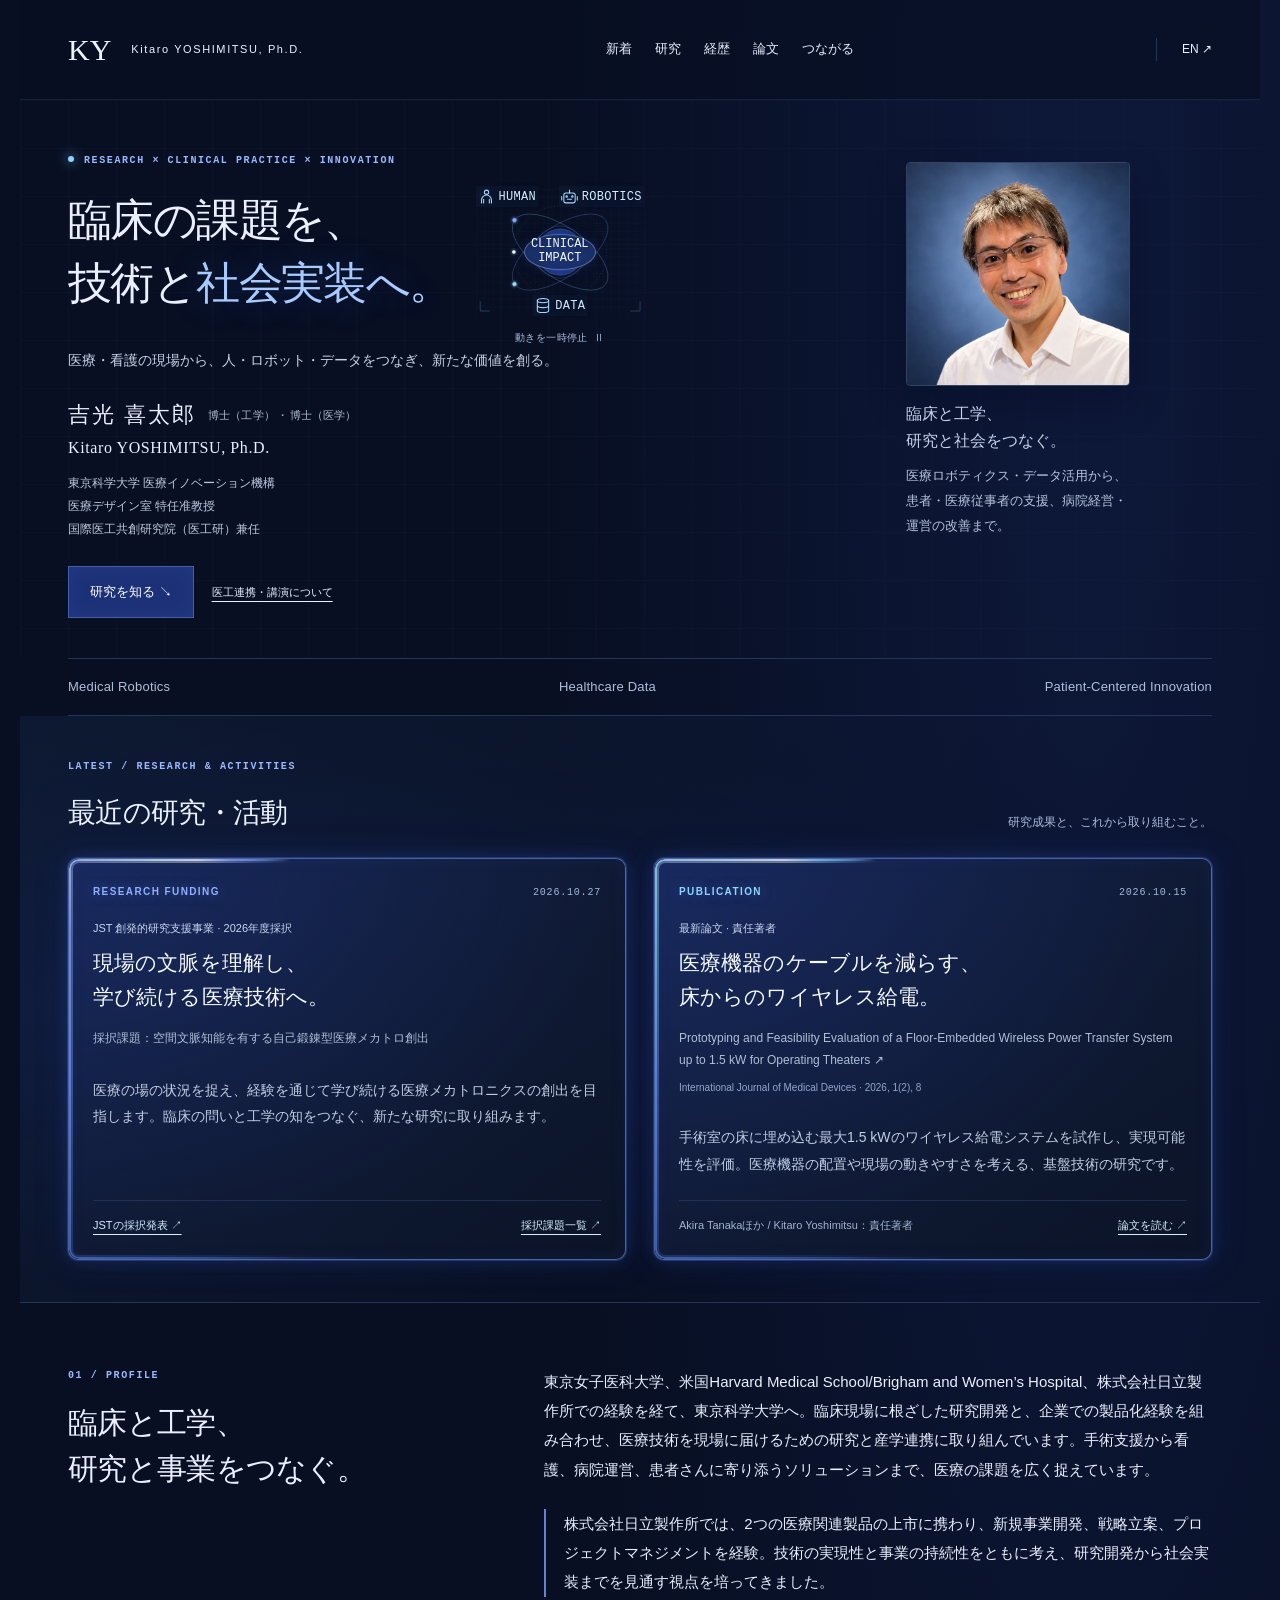
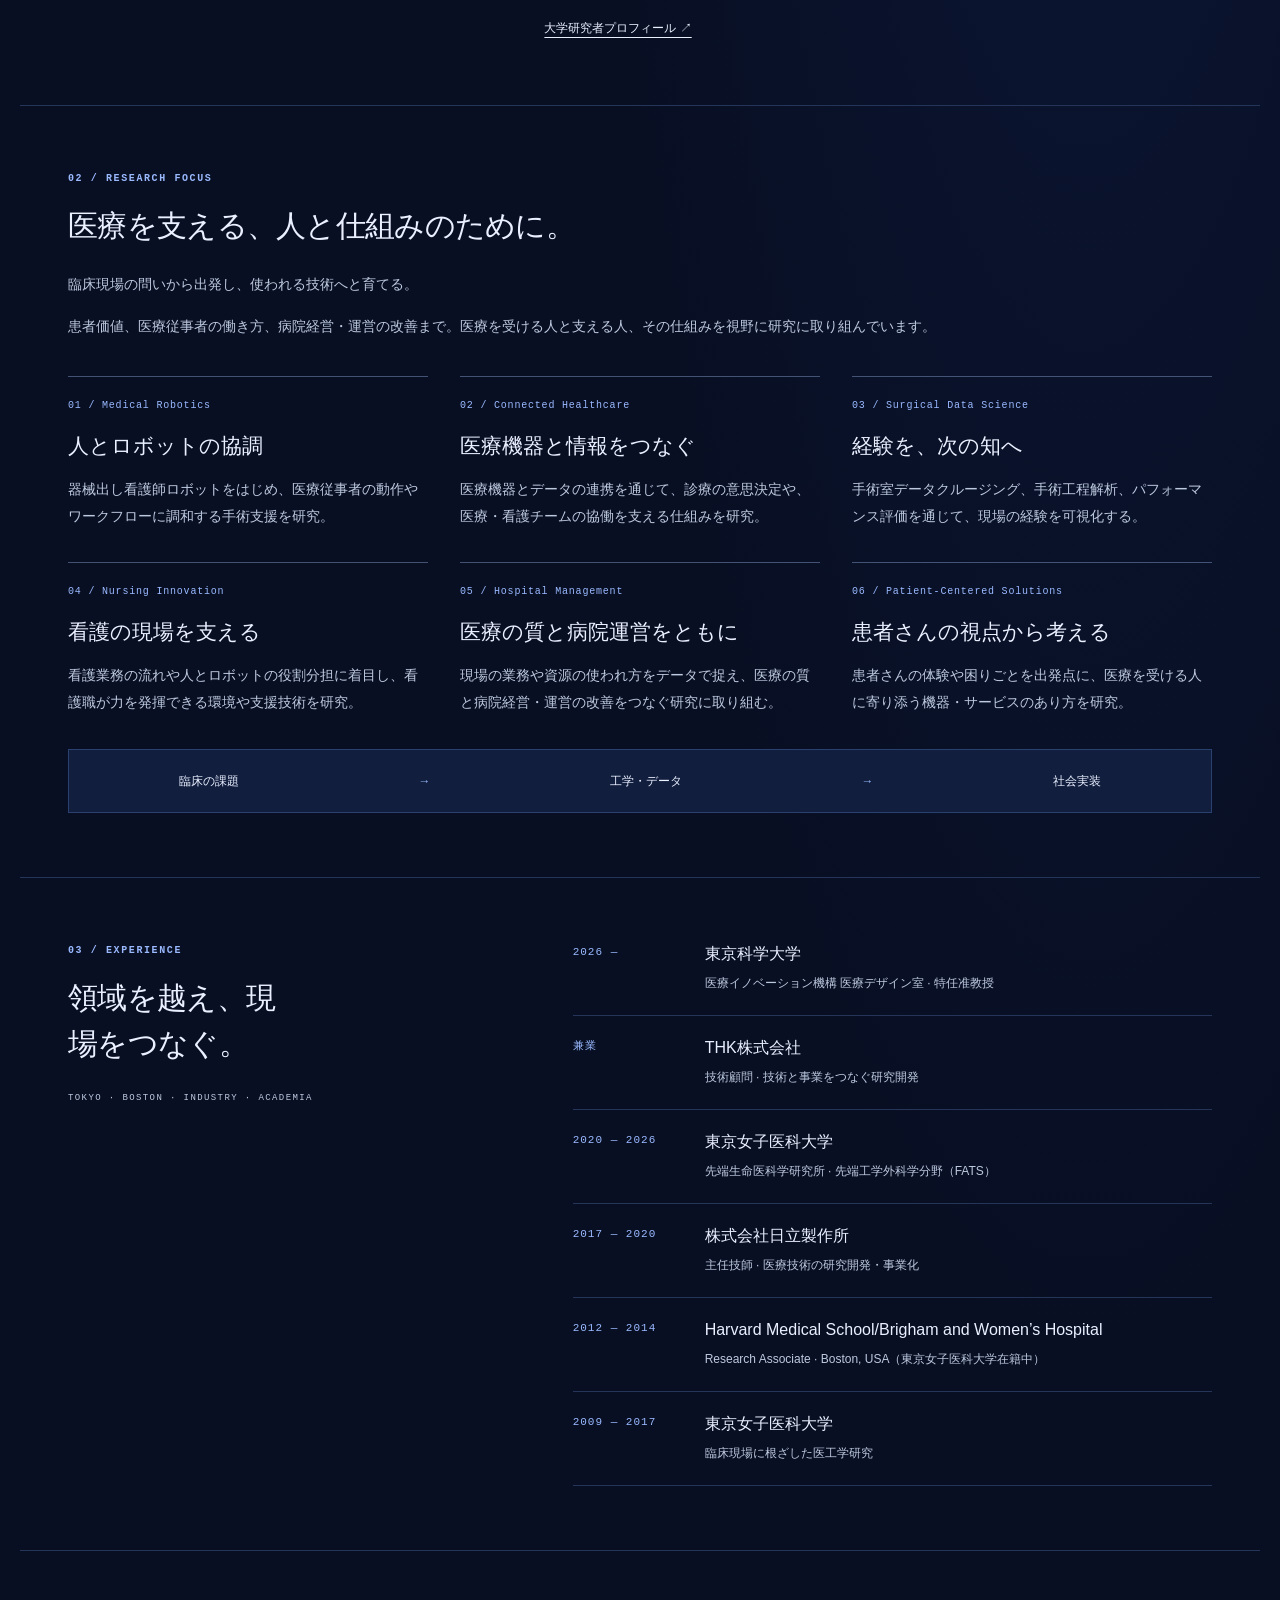
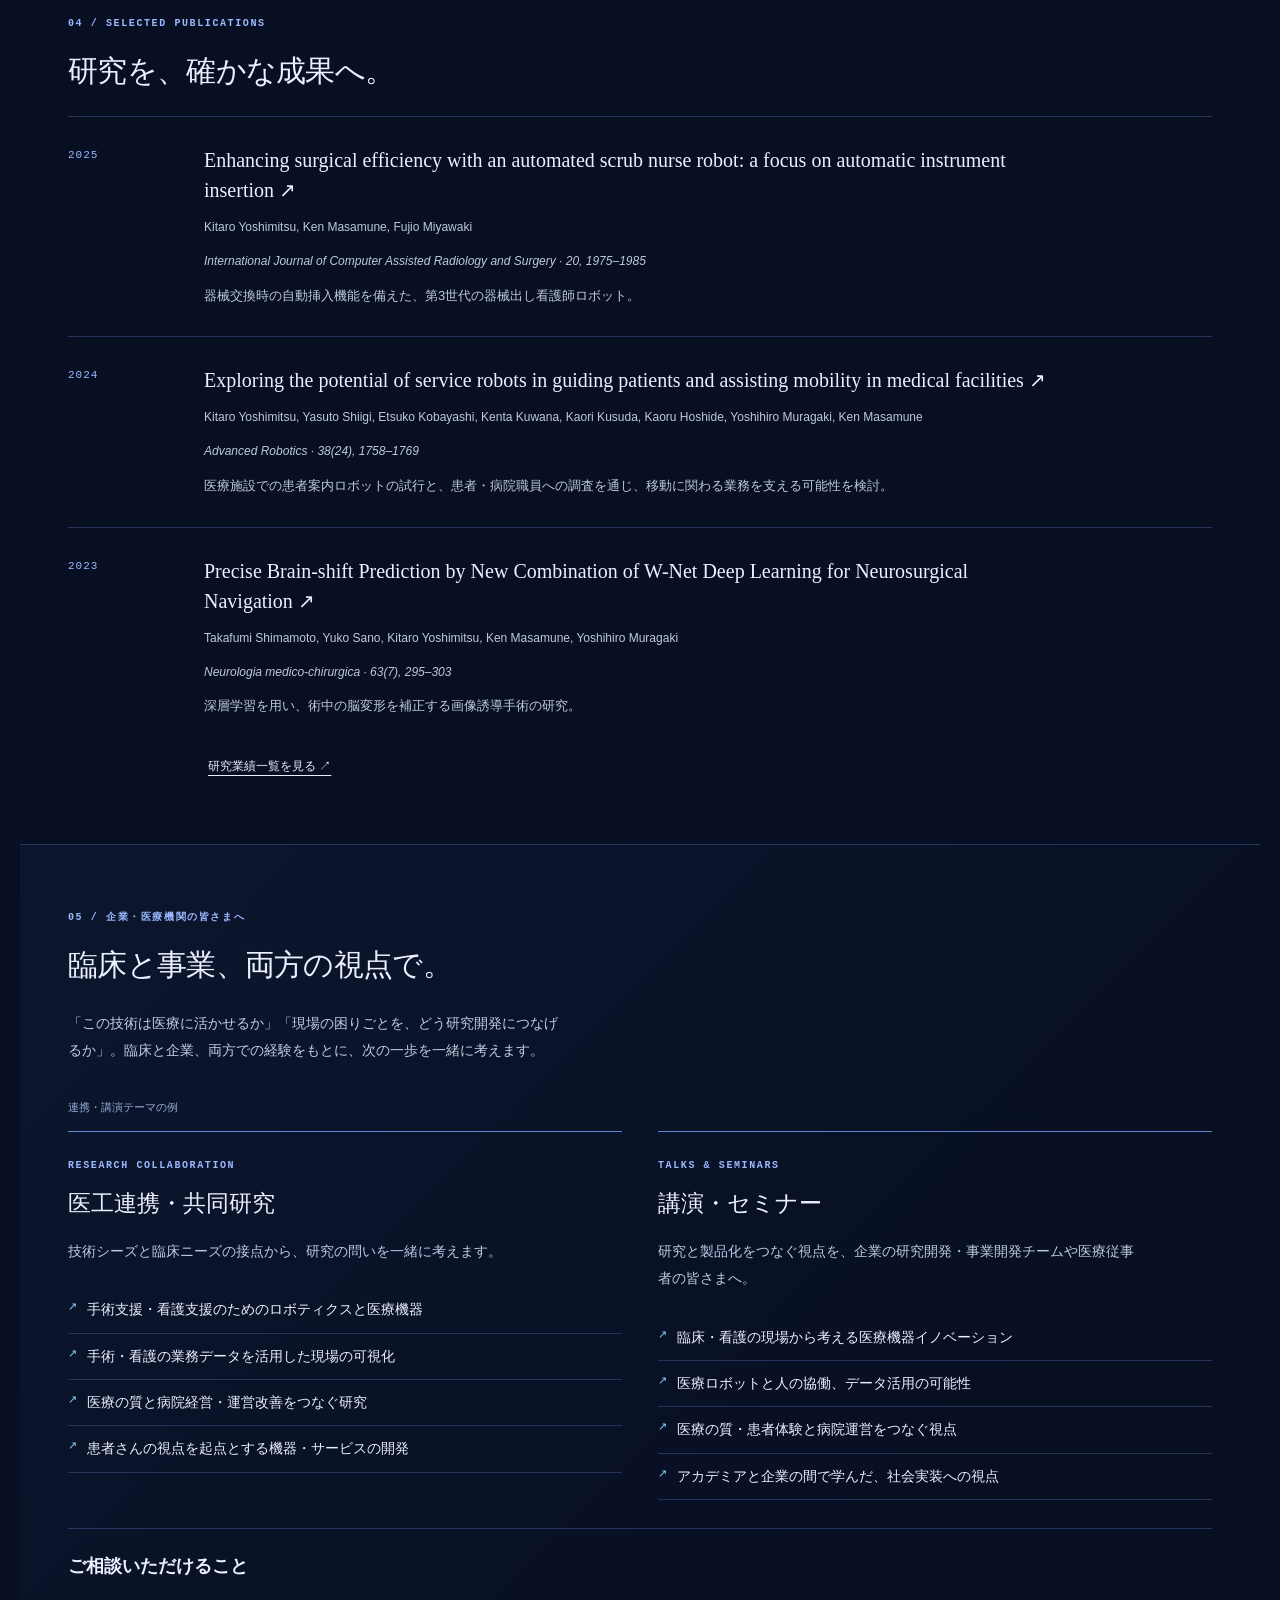
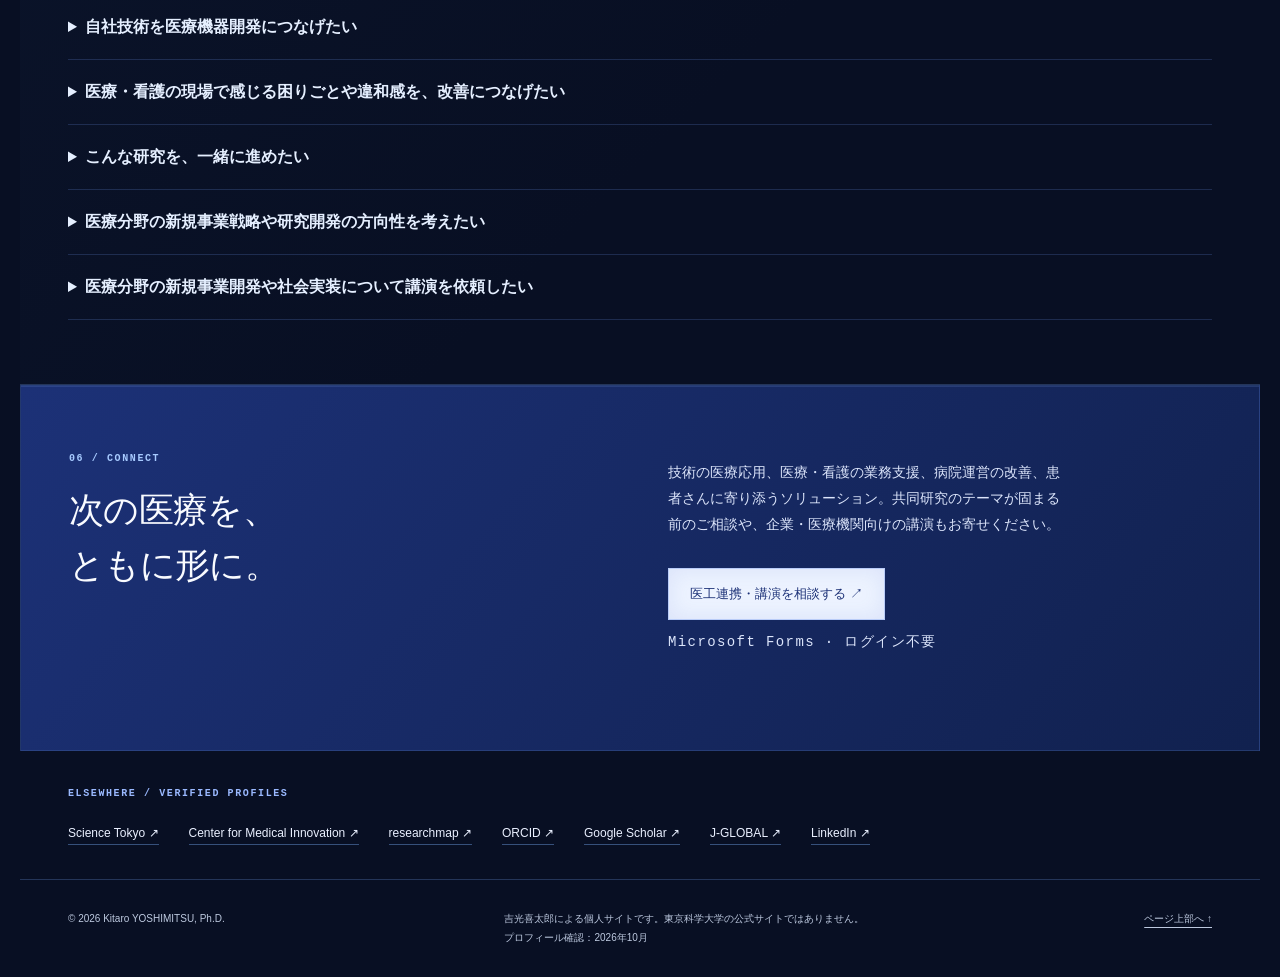
==== commit b31a4762: "Add subtle animated neon borders and rounded news cards" ====
--- a/index.html
+++ b/index.html
@@ -1,3 +1,3 @@
 <!DOCTYPE html>
 
-<html lang="ja"><head><meta charset="utf-8"/><meta content="width=device-width,initial-scale=1" name="viewport"/><title>吉光喜太郎 | 医工連携・医療機器開発・講演 | Kitaro YOSHIMITSU, Ph.D.</title><meta content="東京科学大学の研究者・吉光喜太郎の個人サイト。医療・看護の現場から、人・ロボット・データをつなぎ、新たな価値を創る。研究成果、医工連携、講演のご案内。" name="description"/><meta content="index,follow,max-image-preview:large" name="robots"/><meta content="#1c3177" name="theme-color"/><meta content="profile" property="og:type"/><meta content="吉光喜太郎 | 医工連携・医療機器開発・講演 | Kitaro YOSHIMITSU, Ph.D." property="og:title"/><meta content="東京科学大学の研究者・吉光喜太郎の個人サイト。医療・看護の現場から、人・ロボット・データをつなぎ、新たな価値を創る。研究成果、医工連携、講演のご案内。" property="og:description"/><meta content="ja_JP" property="og:locale"/><meta content="summary_large_image" name="twitter:card"/><link href="favicon.svg" rel="icon" type="image/svg+xml"/><link href="style.css?v=24" rel="stylesheet"/><script defer="" src="motion.js?v=1"></script><script type="application/ld+json">{"@context": "https://schema.org", "@graph": [{"@type": "Person", "@id": "https://kitaro-bit.github.io/#person", "name": "Kitaro YOSHIMITSU", "honorificSuffix": "Ph.D.", "alternateName": "吉光喜太郎", "jobTitle": "Specially Appointed Associate Professor", "affiliation": {"@type": "Organization", "name": "Institute of Science Tokyo", "url": "https://www.isct.ac.jp/"}, "knowsAbout": ["Digital Surgery", "Medical Robotics", "Surgical Data Science", "Nursing Innovation", "Hospital Management", "Patient-Centered Solutions"], "sameAs": ["https://reins.tmd.ac.jp/html/100049686_ja.html", "https://researchmap.jp/kitaro", "https://orcid.org/0000-0002-7323-9958", "https://scholar.google.com/citations?user=akNv9UMAAAAJ", "https://jglobal.jst.go.jp/detail?JGLOBAL_ID=201101007482646540", "https://www.linkedin.com/in/kitaro/"], "url": "https://kitaro-bit.github.io/"}, {"@type": "ProfilePage", "name": "吉光喜太郎 | 医工連携・医療機器開発・講演 | Kitaro YOSHIMITSU, Ph.D.", "inLanguage": "ja", "mainEntity": {"@id": "https://kitaro-bit.github.io/#person"}, "url": "https://kitaro-bit.github.io/"}]}</script><link href="https://kitaro-bit.github.io/" rel="canonical"/><link href="https://kitaro-bit.github.io/" hreflang="ja" rel="alternate"/><link href="https://kitaro-bit.github.io/en/" hreflang="en" rel="alternate"/><link href="https://kitaro-bit.github.io/" hreflang="x-default" rel="alternate"/><meta content="https://kitaro-bit.github.io/" property="og:url"/><meta content="https://kitaro-bit.github.io/og.png" property="og:image"/><meta content="https://kitaro-bit.github.io/og.png" name="twitter:image"/></head><body><a class="skip" href="#main">本文へ移動</a><header class="site-header"><a class="brand" href="./">KY<span>Kitaro YOSHIMITSU, Ph.D.</span></a><nav aria-label="メインナビゲーション"><a href="#latest">新着</a><a href="#research">研究</a><a href="#career">経歴</a><a href="#publications">論文</a><a href="#connect">つながる</a></nav><a class="language" href="en/" hreflang="en" lang="en">EN <span aria-hidden="true">↗</span></a></header><main id="main"><section class="hero"><div><p class="eyebrow">RESEARCH × CLINICAL PRACTICE × INNOVATION</p><div class="hero-heading"><h1>臨床の課題を、<br/>技術と<span class="phrase">社会実装へ。</span></h1><div class="visual-shell"><div aria-label="HUMAN・ROBOTICS・DATAをつなぎ、患者さん、医療従事者、病院経営・運営に価値を届けるCLINICAL IMPACTの軌道図" class="visual orbital-diagram" role="img"><svg viewbox="0 0 480 360"><defs><pattern height="24" id="grid" patternunits="userSpaceOnUse" width="24"><path d="M24 0H0V24" fill="none" stroke="#7297da" stroke-opacity=".16" stroke-width=".6"></path></pattern><radialgradient id="core"><stop stop-color="#365bd0"></stop><stop offset="1" stop-color="#1c3177"></stop></radialgradient></defs><rect fill="url(#grid)" height="360" width="480"></rect><g fill="none"><circle class="orbit-ring" cx="240" cy="180" r="132" stroke="#79c9ff" stroke-dasharray="2 7" stroke-opacity=".5"></circle><ellipse cx="240" cy="180" rx="159" ry="72" stroke="#739cf9" stroke-opacity=".65" transform="rotate(-35 240 180)"></ellipse><ellipse cx="240" cy="180" rx="159" ry="72" stroke="#79c9ff" stroke-opacity=".65" transform="rotate(35 240 180)"></ellipse><circle cx="240" cy="180" r="74" stroke="#739cf9" stroke-opacity=".5"></circle><circle class="core-pulse" cx="240" cy="180" r="57" stroke="#79c9ff" stroke-opacity=".5"></circle></g><circle cx="240" cy="180" fill="url(#core)" r="66" stroke="#8fb6ff" stroke-opacity=".6"></circle><g transform="rotate(-35 240 180)"><circle class="satellite satellite-one" fill="#a6dfff" r="6"></circle></g><g transform="rotate(35 240 180)"><circle class="satellite satellite-two" fill="#92abff" r="6"></circle></g><circle class="satellite satellite-three" fill="#f3f8ff" r="5"></circle><g fill="#b4caff" font-size="11" letter-spacing="2"></g><path d="M12 40V12H40 M440 12H468V40 M468 320V348H440 M40 348H12V320" fill="none" stroke="#79c9ff" stroke-opacity=".7"></path></svg><span aria-hidden="true" class="orbit-person"><svg aria-hidden="true" class="orbit-symbol" fill="none" stroke="currentColor" stroke-linecap="round" stroke-linejoin="round" stroke-width="1.5" viewbox="0 0 24 24"><circle cx="12" cy="6" r="3"></circle><path d="M5 21v-4a7 7 0 0 1 14 0v4M8 21v-5m8 5v-5"></path></svg><b>HUMAN</b></span><span aria-hidden="true" class="orbit-robot"><svg aria-hidden="true" class="orbit-symbol" fill="none" stroke="currentColor" stroke-linecap="round" stroke-linejoin="round" stroke-width="1.5" viewbox="0 0 24 24"><rect height="14" rx="3" width="16" x="4" y="7"></rect><path d="M12 7V3M9 16h6M1 12v5m22-5v5"></path><circle cx="8" cy="12" r="1"></circle><circle cx="16" cy="12" r="1"></circle></svg><b>ROBOTICS</b></span><span aria-hidden="true" class="orbit-data"><svg aria-hidden="true" class="orbit-symbol" fill="none" stroke="currentColor" stroke-linecap="round" stroke-linejoin="round" stroke-width="1.5" viewbox="0 0 24 24"><ellipse cx="12" cy="5" rx="8" ry="3"></ellipse><path d="M4 5v14c0 4 16 4 16 0V5M4 12c0 4 16 4 16 0"></path></svg><b>DATA</b></span><span aria-hidden="true" class="orbit-core-label"><span>CLINICAL</span><span>IMPACT</span></span></div><button aria-pressed="false" class="motion-toggle" type="button">動きを一時停止 <span aria-hidden="true">Ⅱ</span></button></div></div><p class="hero-intro">医療・看護の現場から、人・ロボット・データをつなぎ、新たな価値を創る。</p><div class="identity"><h2>吉光 喜太郎<small class="degrees"><b>博士（工学）</b><i aria-hidden="true">・</i><b>博士（医学）</b></small><span>Kitaro YOSHIMITSU, Ph.D.</span></h2><p>東京科学大学 医療イノベーション機構<br/>医療デザイン室 特任准教授<br/>国際医工共創研究院（医工研）兼任</p></div><a class="button" href="#research">研究を知る ↘</a><a class="text-link" href="#partnerships">医工連携・講演について</a></div><aside aria-label="ポートレートと研究の視点" class="hero-aside"><div class="aside-profile"><img alt="吉光喜太郎" height="1254" loading="eager" src="portrait-edited-v1.png" width="1254"/><div><h3>臨床と工学、<br/>研究と社会をつなぐ。</h3><p class="portrait-scope">医療ロボティクス・データ活用から、患者・医療従事者の支援、病院経営・運営の改善まで。</p></div></div></aside></section><div class="fields"><span>Medical Robotics</span><span>Healthcare Data</span><span>Patient-Centered Innovation</span></div><section class="latest-news section" id="latest"><div class="latest-heading"><div><p class="eyebrow">LATEST / RESEARCH &amp; ACTIVITIES</p><h2>最近の研究・活動</h2></div><p class="latest-caption">研究成果と、これから取り組むこと。</p></div><div class="news-grid"><article class="news-card news-grant"><div class="news-meta"><span class="news-type">RESEARCH FUNDING</span><time datetime="2026-10-27">2026.10.27</time></div><p class="news-category">JST 創発的研究支援事業 · 2026年度採択</p><h3>現場の文脈を理解し、<br/>学び続ける医療技術へ。</h3><p class="news-bibliography">採択課題：空間文脈知能を有する自己鍛錬型医療メカトロ創出</p><p class="news-description">医療の場の状況を捉え、経験を通じて学び続ける医療メカトロニクスの創出を目指します。臨床の問いと工学の知をつなぐ、新たな研究に取り組みます。</p><div class="news-footer"><a class="news-link" href="https://www.jst.go.jp/pr/info/info1882/index.html">JSTの採択発表 ↗</a><a class="news-link" href="https://www.jst.go.jp/souhatsu/document/res2026.pdf#page=9">採択課題一覧 ↗</a></div></article><article class="news-card news-paper"><div class="news-meta"><span class="news-type">PUBLICATION</span><time datetime="2026-10-15">2026.10.15</time></div><p class="news-category">最新論文 · 責任著者</p><h3>医療機器のケーブルを減らす、<br/>床からのワイヤレス給電。</h3><p class="news-bibliography"><a href="https://doi.org/10.3390/ijmd1020008">Prototyping and Feasibility Evaluation of a Floor-Embedded Wireless Power Transfer System up to 1.5 kW for Operating Theaters ↗</a><span>International Journal of Medical Devices · 2026, 1(2), 8</span></p><p class="news-description">手術室の床に埋め込む最大1.5 kWのワイヤレス給電システムを試作し、実現可能性を評価。医療機器の配置や現場の動きやすさを考える、基盤技術の研究です。</p><div class="news-footer"><span>Akira Tanakaほか / Kitaro Yoshimitsu：責任著者</span><a class="news-link" href="https://doi.org/10.3390/ijmd1020008">論文を読む ↗</a></div></article></div></section><section class="about section" id="profile"><div><p class="eyebrow">01 / PROFILE</p><h2>臨床と工学、<br/>研究と事業をつなぐ。</h2></div><div class="prose"><p>東京女子医科大学、米国Harvard Medical School/Brigham and Women’s Hospital、株式会社日立製作所での経験を経て、東京科学大学へ。臨床現場に根ざした研究開発と、企業での製品化経験を組み合わせ、医療技術を現場に届けるための研究と産学連携に取り組んでいます。手術支援から看護、病院運営、患者さんに寄り添うソリューションまで、医療の課題を広く捉えています。</p><p>株式会社日立製作所では、2つの医療関連製品の上市に携わり、新規事業開発、戦略立案、プロジェクトマネジメントを経験。技術の実現性と事業の持続性をともに考え、研究開発から社会実装までを見通す視点を培ってきました。</p><a class="text-link" href="https://reins.tmd.ac.jp/html/100049686_ja.html">大学研究者プロフィール ↗</a></div></section><section class="research section" id="research"><p class="eyebrow">02 / RESEARCH FOCUS</p><h2>医療を支える、人と仕組みのために。</h2><p class="section-intro">臨床現場の問いから出発し、使われる技術へと育てる。</p><p class="research-scope">患者価値、医療従事者の働き方、病院経営・運営の改善まで。医療を受ける人と支える人、その仕組みを視野に研究に取り組んでいます。</p><div class="themes"><article class="theme"><span class="index">01 / Medical Robotics</span><h3>人とロボットの協調</h3><p>器械出し看護師ロボットをはじめ、医療従事者の動作やワークフローに調和する手術支援を研究。</p><span aria-hidden="true" class="theme-line"></span></article><article class="theme"><span class="index">02 / Connected Healthcare</span><h3>医療機器と情報をつなぐ</h3><p>医療機器とデータの連携を通じて、診療の意思決定や、医療・看護チームの協働を支える仕組みを研究。</p><span aria-hidden="true" class="theme-line"></span></article><article class="theme"><span class="index">03 / Surgical Data Science</span><h3>経験を、次の知へ</h3><p>手術室データクルージング、手術工程解析、パフォーマンス評価を通じて、現場の経験を可視化する。</p><span aria-hidden="true" class="theme-line"></span></article><article class="theme"><span class="index">04 / Nursing Innovation</span><h3>看護の現場を支える</h3><p>看護業務の流れや人とロボットの役割分担に着目し、看護職が力を発揮できる環境や支援技術を研究。</p><span aria-hidden="true" class="theme-line"></span></article><article class="theme"><span class="index">05 / Hospital Management</span><h3>医療の質と病院運営をともに</h3><p>現場の業務や資源の使われ方をデータで捉え、医療の質と病院経営・運営の改善をつなぐ研究に取り組む。</p><span aria-hidden="true" class="theme-line"></span></article><article class="theme"><span class="index">06 / Patient-Centered Solutions</span><h3>患者さんの視点から考える</h3><p>患者さんの体験や困りごとを出発点に、医療を受ける人に寄り添う機器・サービスのあり方を研究。</p><span aria-hidden="true" class="theme-line"></span></article></div><div class="process"><strong>臨床の課題</strong><span aria-hidden="true">→</span><strong>工学・データ</strong><span aria-hidden="true">→</span><strong>社会実装</strong></div></section><section class="career section" id="career"><div><p class="eyebrow">03 / EXPERIENCE</p><h2>領域を越え、現場をつなぐ。</h2><p class="small">TOKYO · BOSTON · INDUSTRY · ACADEMIA</p></div><ol class="timeline"><li><span class="date">2026 —</span><div><h3>東京科学大学</h3><p>医療イノベーション機構 医療デザイン室 · 特任准教授</p></div></li><li><span class="date">兼業</span><div><h3>THK株式会社</h3><p>技術顧問 · 技術と事業をつなぐ研究開発</p></div></li><li><span class="date">2020 — 2026</span><div><h3>東京女子医科大学</h3><p>先端生命医科学研究所 · 先端工学外科学分野（FATS）</p></div></li><li><span class="date">2017 — 2020</span><div><h3>株式会社日立製作所</h3><p>主任技師 · 医療技術の研究開発・事業化</p></div></li><li><span class="date">2012 — 2014</span><div><h3>Harvard Medical School/Brigham and Women’s Hospital</h3><p>Research Associate · Boston, USA（東京女子医科大学在籍中）</p></div></li><li><span class="date">2009 — 2017</span><div><h3>東京女子医科大学</h3><p>臨床現場に根ざした医工学研究</p></div></li></ol></section><section class="publications section" id="publications"><p class="eyebrow">04 / SELECTED PUBLICATIONS</p><h2>研究を、確かな成果へ。</h2><div><article class="paper"><span class="date">2025</span><div><h3><a href="https://doi.org/10.1007/s11548-025-03433-x">Enhancing surgical efficiency with an automated scrub nurse robot: a focus on automatic instrument insertion <span aria-hidden="true">↗</span></a></h3><p class="authors">Kitaro Yoshimitsu, Ken Masamune, Fujio Miyawaki</p><p class="journal">International Journal of Computer Assisted Radiology and Surgery · 20, 1975–1985</p><p>器械交換時の自動挿入機能を備えた、第3世代の器械出し看護師ロボット。</p></div></article><article class="paper"><span class="date">2024</span><div><h3><a href="https://doi.org/10.1080/01691864.2024.2438653">Exploring the potential of service robots in guiding patients and assisting mobility in medical facilities <span aria-hidden="true">↗</span></a></h3><p class="authors">Kitaro Yoshimitsu, Yasuto Shiigi, Etsuko Kobayashi, Kenta Kuwana, Kaori Kusuda, Kaoru Hoshide, Yoshihiro Muragaki, Ken Masamune</p><p class="journal">Advanced Robotics · 38(24), 1758–1769</p><p>医療施設での患者案内ロボットの試行と、患者・病院職員への調査を通じ、移動に関わる業務を支える可能性を検討。</p></div></article><article class="paper"><span class="date">2023</span><div><h3><a href="https://doi.org/10.2176/jns-nmc.2022-0350">Precise Brain-shift Prediction by New Combination of W-Net Deep Learning for Neurosurgical Navigation <span aria-hidden="true">↗</span></a></h3><p class="authors">Takafumi Shimamoto, Yuko Sano, Kitaro Yoshimitsu, Ken Masamune, Yoshihiro Muragaki</p><p class="journal">Neurologia medico-chirurgica · 63(7), 295–303</p><p>深層学習を用い、術中の脳変形を補正する画像誘導手術の研究。</p></div></article></div><a class="text-link" href="https://researchmap.jp/kitaro/published_papers">研究業績一覧を見る ↗</a></section><section class="partnerships section" id="partnerships"><p class="eyebrow">05 / 企業・医療機関の皆さまへ</p><h2><span class="phrase">臨床と事業、</span><span class="phrase">両方の視点で。</span></h2><p class="partner-intro">「この技術は医療に活かせるか」「現場の困りごとを、どう研究開発につなげるか」。臨床と企業、両方での経験をもとに、次の一歩を一緒に考えます。</p><p class="topic-label">連携・講演テーマの例</p><div class="partner-columns"><article class="partner-column"><p class="eyebrow">RESEARCH COLLABORATION</p><h3>医工連携・共同研究</h3><p>技術シーズと臨床ニーズの接点から、研究の問いを一緒に考えます。</p><ul><li>手術支援・看護支援のためのロボティクスと医療機器</li><li>手術・看護の業務データを活用した現場の可視化</li><li>医療の質と病院経営・運営改善をつなぐ研究</li><li>患者さんの視点を起点とする機器・サービスの開発</li></ul></article><article class="partner-column"><p class="eyebrow">TALKS &amp; SEMINARS</p><h3>講演・セミナー</h3><p>研究と製品化をつなぐ視点を、企業の研究開発・事業開発チームや医療従事者の皆さまへ。</p><ul><li>臨床・看護の現場から考える医療機器イノベーション</li><li>医療ロボットと人の協働、データ活用の可能性</li><li>医療の質・患者体験と病院運営をつなぐ視点</li><li>アカデミアと企業の間で学んだ、社会実装への視点</li></ul></article></div><div class="consultations"><h3>ご相談いただけること</h3><details><summary>自社技術を医療機器開発につなげたい</summary><p>技術シーズと臨床ニーズの接点を整理し、医工連携による研究開発テーマや、事業化に向けて検討すべき課題を一緒に考えます。</p></details><details><summary>医療・看護の現場で感じる困りごとや違和感を、改善につなげたい</summary><p>日々の診療・看護・病院運営で感じる「ここが困る」「当たり前だと思ってきたけれど、このやり方は変えられないか」を出発点に、課題の整理から、技術や仕組みによる解決の可能性を一緒に考えます。</p></details><details><summary>こんな研究を、一緒に進めたい</summary><p>研究の着想や現場での気づきを持ち寄り、研究の問いや進め方を一緒に考えます。具体的な計画が固まる前の段階から、共同研究についてご相談いただけます。</p></details><details><summary>医療分野の新規事業戦略や研究開発の方向性を考えたい</summary><p>臨床現場の課題、自社の技術や強み、患者・医療従事者・医療機関にとっての価値を整理し、新規事業の戦略立案や、事業化を見据えた研究開発の方向性を一緒に考えます。</p></details><details><summary>医療分野の新規事業開発や社会実装について講演を依頼したい</summary><p>医療機器イノベーション、医療ロボット、臨床ニーズを起点とする研究開発など、対象者や目的に合わせて講演・セミナーのテーマをご相談いただけます。</p></details></div></section><section class="contact section" id="connect"><div><p class="eyebrow">06 / CONNECT</p><h2>次の医療を、<br/>ともに形に。</h2></div><div><p>技術の医療応用、医療・看護の業務支援、病院運営の改善、患者さんに寄り添うソリューション。共同研究のテーマが固まる前のご相談や、企業・医療機関向けの講演もお寄せください。</p><a class="button light" href="https://forms.cloud.microsoft/r/wiZXnQCnqT">医工連携・講演を相談する ↗</a><p class="small">Microsoft Forms · ログイン不要</p></div></section><section class="profiles"><p class="eyebrow">ELSEWHERE / VERIFIED PROFILES</p><div><a href="https://reins.tmd.ac.jp/html/100049686_ja.html">Science Tokyo <span aria-hidden="true">↗</span></a><a href="https://tmdu-oi.jp/ourvision/member/">Center for Medical Innovation <span aria-hidden="true">↗</span></a><a href="https://researchmap.jp/kitaro">researchmap <span aria-hidden="true">↗</span></a><a href="https://orcid.org/0000-0002-7323-9958">ORCID <span aria-hidden="true">↗</span></a><a href="https://scholar.google.com/citations?user=akNv9UMAAAAJ">Google Scholar <span aria-hidden="true">↗</span></a><a href="https://jglobal.jst.go.jp/detail?JGLOBAL_ID=201101007482646540">J-GLOBAL <span aria-hidden="true">↗</span></a><a href="https://www.linkedin.com/in/kitaro/">LinkedIn <span aria-hidden="true">↗</span></a></div></section></main><footer><p>© 2026 Kitaro YOSHIMITSU, Ph.D.</p><p>吉光喜太郎による個人サイトです。東京科学大学の公式サイトではありません。<br/>プロフィール確認：2026年10月</p><a href="#main">ページ上部へ ↑</a></footer></body></html>+<html lang="ja"><head><meta charset="utf-8"/><meta content="width=device-width,initial-scale=1" name="viewport"/><title>吉光喜太郎 | 医工連携・医療機器開発・講演 | Kitaro YOSHIMITSU, Ph.D.</title><meta content="東京科学大学の研究者・吉光喜太郎の個人サイト。医療・看護の現場から、人・ロボット・データをつなぎ、新たな価値を創る。研究成果、医工連携、講演のご案内。" name="description"/><meta content="index,follow,max-image-preview:large" name="robots"/><meta content="#1c3177" name="theme-color"/><meta content="profile" property="og:type"/><meta content="吉光喜太郎 | 医工連携・医療機器開発・講演 | Kitaro YOSHIMITSU, Ph.D." property="og:title"/><meta content="東京科学大学の研究者・吉光喜太郎の個人サイト。医療・看護の現場から、人・ロボット・データをつなぎ、新たな価値を創る。研究成果、医工連携、講演のご案内。" property="og:description"/><meta content="ja_JP" property="og:locale"/><meta content="summary_large_image" name="twitter:card"/><link href="favicon.svg" rel="icon" type="image/svg+xml"/><link href="style.css?v=28" rel="stylesheet"/><script defer="" src="motion.js?v=2"></script><script type="application/ld+json">{"@context": "https://schema.org", "@graph": [{"@type": "Person", "@id": "https://kitaro-bit.github.io/#person", "name": "Kitaro YOSHIMITSU", "honorificSuffix": "Ph.D.", "alternateName": "吉光喜太郎", "jobTitle": "Specially Appointed Associate Professor", "affiliation": {"@type": "Organization", "name": "Institute of Science Tokyo", "url": "https://www.isct.ac.jp/"}, "knowsAbout": ["Digital Surgery", "Medical Robotics", "Surgical Data Science", "Nursing Innovation", "Hospital Management", "Patient-Centered Solutions"], "sameAs": ["https://reins.tmd.ac.jp/html/100049686_ja.html", "https://researchmap.jp/kitaro", "https://orcid.org/0000-0002-7323-9958", "https://scholar.google.com/citations?user=akNv9UMAAAAJ", "https://jglobal.jst.go.jp/detail?JGLOBAL_ID=201101007482646540", "https://www.linkedin.com/in/kitaro/"], "url": "https://kitaro-bit.github.io/"}, {"@type": "ProfilePage", "name": "吉光喜太郎 | 医工連携・医療機器開発・講演 | Kitaro YOSHIMITSU, Ph.D.", "inLanguage": "ja", "mainEntity": {"@id": "https://kitaro-bit.github.io/#person"}, "url": "https://kitaro-bit.github.io/"}]}</script><link href="https://kitaro-bit.github.io/" rel="canonical"/><link href="https://kitaro-bit.github.io/" hreflang="ja" rel="alternate"/><link href="https://kitaro-bit.github.io/en/" hreflang="en" rel="alternate"/><link href="https://kitaro-bit.github.io/" hreflang="x-default" rel="alternate"/><meta content="https://kitaro-bit.github.io/" property="og:url"/><meta content="https://kitaro-bit.github.io/og.png" property="og:image"/><meta content="https://kitaro-bit.github.io/og.png" name="twitter:image"/></head><body><a class="skip" href="#main">本文へ移動</a><header class="site-header"><a class="brand" href="./">KY<span>Kitaro YOSHIMITSU, Ph.D.</span></a><nav aria-label="メインナビゲーション"><a href="#latest">新着</a><a href="#research">研究</a><a href="#career">経歴</a><a href="#publications">論文</a><a href="#connect">つながる</a></nav><a class="language" href="en/" hreflang="en" lang="en">EN <span aria-hidden="true">↗</span></a></header><main id="main"><section class="hero"><div><p class="eyebrow">RESEARCH × CLINICAL PRACTICE × INNOVATION</p><div class="hero-heading"><h1>臨床の課題を、<br/>技術と<span class="phrase">社会実装へ。</span></h1><div class="visual-shell"><div aria-label="HUMAN・ROBOTICS・DATAをつなぎ、患者さん、医療従事者、病院経営・運営に価値を届けるCLINICAL IMPACTの軌道図" class="visual orbital-diagram" role="img"><svg viewbox="0 0 480 360"><defs><pattern height="24" id="grid" patternunits="userSpaceOnUse" width="24"><path d="M24 0H0V24" fill="none" stroke="#7297da" stroke-opacity=".16" stroke-width=".6"></path></pattern><radialgradient id="core"><stop stop-color="#365bd0"></stop><stop offset="1" stop-color="#1c3177"></stop></radialgradient></defs><rect fill="url(#grid)" height="360" width="480"></rect><g fill="none"><circle class="orbit-ring" cx="240" cy="180" r="132" stroke="#79c9ff" stroke-dasharray="2 7" stroke-opacity=".5"></circle><ellipse cx="240" cy="180" rx="159" ry="72" stroke="#739cf9" stroke-opacity=".65" transform="rotate(-35 240 180)"></ellipse><ellipse cx="240" cy="180" rx="159" ry="72" stroke="#79c9ff" stroke-opacity=".65" transform="rotate(35 240 180)"></ellipse><circle cx="240" cy="180" r="74" stroke="#739cf9" stroke-opacity=".5"></circle><circle class="core-pulse" cx="240" cy="180" r="57" stroke="#79c9ff" stroke-opacity=".5"></circle></g><circle cx="240" cy="180" fill="url(#core)" r="66" stroke="#8fb6ff" stroke-opacity=".6"></circle><g transform="rotate(-35 240 180)"><circle class="satellite satellite-one" fill="#a6dfff" r="6"></circle></g><g transform="rotate(35 240 180)"><circle class="satellite satellite-two" fill="#92abff" r="6"></circle></g><circle class="satellite satellite-three" fill="#f3f8ff" r="5"></circle><g fill="#b4caff" font-size="11" letter-spacing="2"></g><path d="M12 40V12H40 M440 12H468V40 M468 320V348H440 M40 348H12V320" fill="none" stroke="#79c9ff" stroke-opacity=".7"></path></svg><span aria-hidden="true" class="orbit-person"><svg aria-hidden="true" class="orbit-symbol" fill="none" stroke="currentColor" stroke-linecap="round" stroke-linejoin="round" stroke-width="1.5" viewbox="0 0 24 24"><circle cx="12" cy="6" r="3"></circle><path d="M5 21v-4a7 7 0 0 1 14 0v4M8 21v-5m8 5v-5"></path></svg><b>HUMAN</b></span><span aria-hidden="true" class="orbit-robot"><svg aria-hidden="true" class="orbit-symbol" fill="none" stroke="currentColor" stroke-linecap="round" stroke-linejoin="round" stroke-width="1.5" viewbox="0 0 24 24"><rect height="14" rx="3" width="16" x="4" y="7"></rect><path d="M12 7V3M9 16h6M1 12v5m22-5v5"></path><circle cx="8" cy="12" r="1"></circle><circle cx="16" cy="12" r="1"></circle></svg><b>ROBOTICS</b></span><span aria-hidden="true" class="orbit-data"><svg aria-hidden="true" class="orbit-symbol" fill="none" stroke="currentColor" stroke-linecap="round" stroke-linejoin="round" stroke-width="1.5" viewbox="0 0 24 24"><ellipse cx="12" cy="5" rx="8" ry="3"></ellipse><path d="M4 5v14c0 4 16 4 16 0V5M4 12c0 4 16 4 16 0"></path></svg><b>DATA</b></span><span aria-hidden="true" class="orbit-core-label"><span>CLINICAL</span><span>IMPACT</span></span></div><button aria-pressed="false" class="motion-toggle" type="button">動きを一時停止 <span aria-hidden="true">Ⅱ</span></button></div></div><p class="hero-intro">医療・看護の現場から、人・ロボット・データをつなぎ、新たな価値を創る。</p><div class="identity"><h2>吉光 喜太郎<small class="degrees"><b>博士（工学）</b><i aria-hidden="true">・</i><b>博士（医学）</b></small><span>Kitaro YOSHIMITSU, Ph.D.</span></h2><p>東京科学大学 医療イノベーション機構<br/>医療デザイン室 特任准教授<br/>国際医工共創研究院（医工研）兼任</p></div><a class="button" href="#research">研究を知る ↘</a><a class="text-link" href="#partnerships">医工連携・講演について</a></div><aside aria-label="ポートレートと研究の視点" class="hero-aside"><div class="aside-profile"><img alt="吉光喜太郎" height="1254" loading="eager" src="portrait-edited-v1.png" width="1254"/><div><h3>臨床と工学、<br/>研究と社会をつなぐ。</h3><p class="portrait-scope">医療ロボティクス・データ活用から、患者・医療従事者の支援、病院経営・運営の改善まで。</p></div></div></aside></section><div class="fields"><span>Medical Robotics</span><span>Healthcare Data</span><span>Patient-Centered Innovation</span></div><section class="latest-news section" id="latest"><div class="latest-heading"><div><p class="eyebrow">LATEST / RESEARCH &amp; ACTIVITIES</p><h2>最近の研究・活動</h2></div><p class="latest-caption">研究成果と、これから取り組むこと。</p></div><div class="news-grid"><article class="news-card news-grant"><div class="news-meta"><span class="news-type">RESEARCH FUNDING</span><time datetime="2026-10-27">2026.10.27</time></div><p class="news-category">JST 創発的研究支援事業 · 2026年度採択</p><h3>現場の文脈を理解し、<br/>学び続ける医療技術へ。</h3><p class="news-bibliography">採択課題：空間文脈知能を有する自己鍛錬型医療メカトロ創出</p><p class="news-description">医療の場の状況を捉え、経験を通じて学び続ける医療メカトロニクスの創出を目指します。臨床の問いと工学の知をつなぐ、新たな研究に取り組みます。</p><div class="news-footer"><a class="news-link" href="https://www.jst.go.jp/pr/info/info1882/index.html">JSTの採択発表 ↗</a><a class="news-link" href="https://www.jst.go.jp/souhatsu/document/res2026.pdf#page=9">採択課題一覧 ↗</a></div></article><article class="news-card news-paper"><div class="news-meta"><span class="news-type">PUBLICATION</span><time datetime="2026-10-15">2026.10.15</time></div><p class="news-category">最新論文 · 責任著者</p><h3>医療機器のケーブルを減らす、<br/>床からのワイヤレス給電。</h3><p class="news-bibliography"><a href="https://doi.org/10.3390/ijmd1020008">Prototyping and Feasibility Evaluation of a Floor-Embedded Wireless Power Transfer System up to 1.5 kW for Operating Theaters ↗</a><span>International Journal of Medical Devices · 2026, 1(2), 8</span></p><p class="news-description">手術室の床に埋め込む最大1.5 kWのワイヤレス給電システムを試作し、実現可能性を評価。医療機器の配置や現場の動きやすさを考える、基盤技術の研究です。</p><div class="news-footer"><span>Akira Tanakaほか / Kitaro Yoshimitsu：責任著者</span><a class="news-link" href="https://doi.org/10.3390/ijmd1020008">論文を読む ↗</a></div></article></div></section><section class="about section" id="profile"><div><p class="eyebrow">01 / PROFILE</p><h2>臨床と工学、<br/>研究と事業をつなぐ。</h2></div><div class="prose"><p>東京女子医科大学、米国Harvard Medical School/Brigham and Women’s Hospital、株式会社日立製作所での経験を経て、東京科学大学へ。臨床現場に根ざした研究開発と、企業での製品化経験を組み合わせ、医療技術を現場に届けるための研究と産学連携に取り組んでいます。手術支援から看護、病院運営、患者さんに寄り添うソリューションまで、医療の課題を広く捉えています。</p><p>株式会社日立製作所では、2つの医療関連製品の上市に携わり、新規事業開発、戦略立案、プロジェクトマネジメントを経験。技術の実現性と事業の持続性をともに考え、研究開発から社会実装までを見通す視点を培ってきました。</p><a class="text-link" href="https://reins.tmd.ac.jp/html/100049686_ja.html">大学研究者プロフィール ↗</a></div></section><section class="research section" id="research"><p class="eyebrow">02 / RESEARCH FOCUS</p><h2>医療を支える、人と仕組みのために。</h2><p class="section-intro">臨床現場の問いから出発し、使われる技術へと育てる。</p><p class="research-scope">患者価値、医療従事者の働き方、病院経営・運営の改善まで。医療を受ける人と支える人、その仕組みを視野に研究に取り組んでいます。</p><div class="themes"><article class="theme"><span class="index">01 / Medical Robotics</span><h3>人とロボットの協調</h3><p>器械出し看護師ロボットをはじめ、医療従事者の動作やワークフローに調和する手術支援を研究。</p><span aria-hidden="true" class="theme-line"></span></article><article class="theme"><span class="index">02 / Connected Healthcare</span><h3>医療機器と情報をつなぐ</h3><p>医療機器とデータの連携を通じて、診療の意思決定や、医療・看護チームの協働を支える仕組みを研究。</p><span aria-hidden="true" class="theme-line"></span></article><article class="theme"><span class="index">03 / Surgical Data Science</span><h3>経験を、次の知へ</h3><p>手術室データクルージング、手術工程解析、パフォーマンス評価を通じて、現場の経験を可視化する。</p><span aria-hidden="true" class="theme-line"></span></article><article class="theme"><span class="index">04 / Nursing Innovation</span><h3>看護の現場を支える</h3><p>看護業務の流れや人とロボットの役割分担に着目し、看護職が力を発揮できる環境や支援技術を研究。</p><span aria-hidden="true" class="theme-line"></span></article><article class="theme"><span class="index">05 / Hospital Management</span><h3>医療の質と病院運営をともに</h3><p>現場の業務や資源の使われ方をデータで捉え、医療の質と病院経営・運営の改善をつなぐ研究に取り組む。</p><span aria-hidden="true" class="theme-line"></span></article><article class="theme"><span class="index">06 / Patient-Centered Solutions</span><h3>患者さんの視点から考える</h3><p>患者さんの体験や困りごとを出発点に、医療を受ける人に寄り添う機器・サービスのあり方を研究。</p><span aria-hidden="true" class="theme-line"></span></article></div><div class="process"><strong>臨床の課題</strong><span aria-hidden="true">→</span><strong>工学・データ</strong><span aria-hidden="true">→</span><strong>社会実装</strong></div></section><section class="career section" id="career"><div><p class="eyebrow">03 / EXPERIENCE</p><h2>領域を越え、現場をつなぐ。</h2><p class="small">TOKYO · BOSTON · INDUSTRY · ACADEMIA</p></div><ol class="timeline"><li><span class="date">2026 —</span><div><h3>東京科学大学</h3><p>医療イノベーション機構 医療デザイン室 · 特任准教授</p></div></li><li><span class="date">兼業</span><div><h3>THK株式会社</h3><p>技術顧問 · 技術と事業をつなぐ研究開発</p></div></li><li><span class="date">2020 — 2026</span><div><h3>東京女子医科大学</h3><p>先端生命医科学研究所 · 先端工学外科学分野（FATS）</p></div></li><li><span class="date">2017 — 2020</span><div><h3>株式会社日立製作所</h3><p>主任技師 · 医療技術の研究開発・事業化</p></div></li><li><span class="date">2012 — 2014</span><div><h3>Harvard Medical School/Brigham and Women’s Hospital</h3><p>Research Associate · Boston, USA（東京女子医科大学在籍中）</p></div></li><li><span class="date">2009 — 2017</span><div><h3>東京女子医科大学</h3><p>臨床現場に根ざした医工学研究</p></div></li></ol></section><section class="publications section" id="publications"><p class="eyebrow">04 / SELECTED PUBLICATIONS</p><h2>研究を、確かな成果へ。</h2><div><article class="paper"><span class="date">2025</span><div><h3><a href="https://doi.org/10.1007/s11548-025-03433-x">Enhancing surgical efficiency with an automated scrub nurse robot: a focus on automatic instrument insertion <span aria-hidden="true">↗</span></a></h3><p class="authors">Kitaro Yoshimitsu, Ken Masamune, Fujio Miyawaki</p><p class="journal">International Journal of Computer Assisted Radiology and Surgery · 20, 1975–1985</p><p>器械交換時の自動挿入機能を備えた、第3世代の器械出し看護師ロボット。</p></div></article><article class="paper"><span class="date">2024</span><div><h3><a href="https://doi.org/10.1080/01691864.2024.2438653">Exploring the potential of service robots in guiding patients and assisting mobility in medical facilities <span aria-hidden="true">↗</span></a></h3><p class="authors">Kitaro Yoshimitsu, Yasuto Shiigi, Etsuko Kobayashi, Kenta Kuwana, Kaori Kusuda, Kaoru Hoshide, Yoshihiro Muragaki, Ken Masamune</p><p class="journal">Advanced Robotics · 38(24), 1758–1769</p><p>医療施設での患者案内ロボットの試行と、患者・病院職員への調査を通じ、移動に関わる業務を支える可能性を検討。</p></div></article><article class="paper"><span class="date">2023</span><div><h3><a href="https://doi.org/10.2176/jns-nmc.2022-0350">Precise Brain-shift Prediction by New Combination of W-Net Deep Learning for Neurosurgical Navigation <span aria-hidden="true">↗</span></a></h3><p class="authors">Takafumi Shimamoto, Yuko Sano, Kitaro Yoshimitsu, Ken Masamune, Yoshihiro Muragaki</p><p class="journal">Neurologia medico-chirurgica · 63(7), 295–303</p><p>深層学習を用い、術中の脳変形を補正する画像誘導手術の研究。</p></div></article></div><a class="text-link" href="https://researchmap.jp/kitaro/published_papers">研究業績一覧を見る ↗</a></section><section class="partnerships section" id="partnerships"><p class="eyebrow">05 / 企業・医療機関の皆さまへ</p><h2><span class="phrase">臨床と事業、</span><span class="phrase">両方の視点で。</span></h2><p class="partner-intro">「この技術は医療に活かせるか」「現場の困りごとを、どう研究開発につなげるか」。臨床と企業、両方での経験をもとに、次の一歩を一緒に考えます。</p><p class="topic-label">連携・講演テーマの例</p><div class="partner-columns"><article class="partner-column"><p class="eyebrow">RESEARCH COLLABORATION</p><h3>医工連携・共同研究</h3><p>技術シーズと臨床ニーズの接点から、研究の問いを一緒に考えます。</p><ul><li>手術支援・看護支援のためのロボティクスと医療機器</li><li>手術・看護の業務データを活用した現場の可視化</li><li>医療の質と病院経営・運営改善をつなぐ研究</li><li>患者さんの視点を起点とする機器・サービスの開発</li></ul></article><article class="partner-column"><p class="eyebrow">TALKS &amp; SEMINARS</p><h3>講演・セミナー</h3><p>研究と製品化をつなぐ視点を、企業の研究開発・事業開発チームや医療従事者の皆さまへ。</p><ul><li>臨床・看護の現場から考える医療機器イノベーション</li><li>医療ロボットと人の協働、データ活用の可能性</li><li>医療の質・患者体験と病院運営をつなぐ視点</li><li>アカデミアと企業の間で学んだ、社会実装への視点</li></ul></article></div><div class="consultations"><h3>ご相談いただけること</h3><details><summary>自社技術を医療機器開発につなげたい</summary><p>技術シーズと臨床ニーズの接点を整理し、医工連携による研究開発テーマや、事業化に向けて検討すべき課題を一緒に考えます。</p></details><details><summary>医療・看護の現場で感じる困りごとや違和感を、改善につなげたい</summary><p>日々の診療・看護・病院運営で感じる「ここが困る」「当たり前だと思ってきたけれど、このやり方は変えられないか」を出発点に、課題の整理から、技術や仕組みによる解決の可能性を一緒に考えます。</p></details><details><summary>こんな研究を、一緒に進めたい</summary><p>研究の着想や現場での気づきを持ち寄り、研究の問いや進め方を一緒に考えます。具体的な計画が固まる前の段階から、共同研究についてご相談いただけます。</p></details><details><summary>医療分野の新規事業戦略や研究開発の方向性を考えたい</summary><p>臨床現場の課題、自社の技術や強み、患者・医療従事者・医療機関にとっての価値を整理し、新規事業の戦略立案や、事業化を見据えた研究開発の方向性を一緒に考えます。</p></details><details><summary>医療分野の新規事業開発や社会実装について講演を依頼したい</summary><p>医療機器イノベーション、医療ロボット、臨床ニーズを起点とする研究開発など、対象者や目的に合わせて講演・セミナーのテーマをご相談いただけます。</p></details></div></section><section class="contact section" id="connect"><div><p class="eyebrow">06 / CONNECT</p><h2>次の医療を、<br/>ともに形に。</h2></div><div><p>技術の医療応用、医療・看護の業務支援、病院運営の改善、患者さんに寄り添うソリューション。共同研究のテーマが固まる前のご相談や、企業・医療機関向けの講演もお寄せください。</p><a class="button light" href="https://forms.cloud.microsoft/r/wiZXnQCnqT">医工連携・講演を相談する ↗</a><p class="small">Microsoft Forms · ログイン不要</p></div></section><section class="profiles"><p class="eyebrow">ELSEWHERE / VERIFIED PROFILES</p><div><a href="https://reins.tmd.ac.jp/html/100049686_ja.html">Science Tokyo <span aria-hidden="true">↗</span></a><a href="https://tmdu-oi.jp/ourvision/member/">Center for Medical Innovation <span aria-hidden="true">↗</span></a><a href="https://researchmap.jp/kitaro">researchmap <span aria-hidden="true">↗</span></a><a href="https://orcid.org/0000-0002-7323-9958">ORCID <span aria-hidden="true">↗</span></a><a href="https://scholar.google.com/citations?user=akNv9UMAAAAJ">Google Scholar <span aria-hidden="true">↗</span></a><a href="https://jglobal.jst.go.jp/detail?JGLOBAL_ID=201101007482646540">J-GLOBAL <span aria-hidden="true">↗</span></a><a href="https://www.linkedin.com/in/kitaro/">LinkedIn <span aria-hidden="true">↗</span></a></div></section></main><footer><p>© 2026 Kitaro YOSHIMITSU, Ph.D.</p><p>吉光喜太郎による個人サイトです。東京科学大学の公式サイトではありません。<br/>プロフィール確認：2026年10月</p><a href="#main">ページ上部へ ↑</a></footer></body></html>
--- a/style.css
+++ b/style.css
@@ -213,3 +213,18 @@
 @media(max-width:900px){.section{padding-block:52px}.about,.career{gap:32px}.fields{font-size:12px;gap:16px}}
 @media(max-width:760px){.hero{padding-bottom:30px}.hero-aside .aside-profile h3{margin-top:0;font-size:16px}.hero-aside .aside-profile .portrait-scope{font-size:13px;margin-top:8px}.hero-aside{padding-top:22px}.news-card{padding:22px}.news-description{font-size:14px}.latest-news{padding-block:34px}}
 @media(max-width:650px){.section{padding:44px 22px}.section h2{font-size:27px;margin:14px 0 20px}.about,.career,.contact{grid-template-columns:1fr;gap:24px}.fields{font-size:12px;gap:6px;padding-block:14px}.prose,.theme p,.partner-intro,.partner-column>p:not(.eyebrow),.partner-column li{font-size:14px}.themes{gap:26px;margin-top:30px}.theme h3{font-size:21px;margin-top:12px}.process{font-size:10px;padding-block:18px}.paper{gap:10px;padding-block:24px}.paper h3{font-size:20px}.timeline li{padding-block:18px}.partner-columns{gap:28px}.contact h2{font-size:32px}.profiles{padding-block:30px}.latest-news{padding:34px 24px}}
+
+/* Long neon trails follow the card frame, with a separate soft glow. */
+@property --news-light-angle{syntax:"<angle>";initial-value:0deg;inherits:false}
+.news-card{box-shadow:0 0 0 1px #527be844,0 0 16px #4168da33,0 0 32px #1c31774d,inset 0 0 16px #365ac41a}
+.news-card::before,.news-card::after{content:'';position:absolute;inset:0;width:auto;height:auto;padding:2px;pointer-events:none;z-index:2;background:conic-gradient(from var(--news-light-angle),transparent 0deg 175deg,#1c317733 195deg,#4978e599 230deg,#739cff 265deg,var(--news-accent) 295deg,#e5f7ff 316deg,#ffffff 323deg,var(--news-accent) 330deg,transparent 344deg 360deg);-webkit-mask:linear-gradient(#fff 0 0) content-box,linear-gradient(#fff 0 0);-webkit-mask-composite:xor;mask:linear-gradient(#fff 0 0) content-box,linear-gradient(#fff 0 0);mask-composite:exclude;animation:news-border-light 12s linear infinite}
+.news-card::before{padding:4px;filter:blur(4px);opacity:.5;box-shadow:none}
+.news-card::after{filter:drop-shadow(0 0 1.5px #91baff);opacity:.65}
+.news-paper::before,.news-paper::after{animation-delay:-6s}
+@keyframes news-border-light{to{--news-light-angle:360deg}}
+html.motion-paused .news-card::before,html.motion-paused .news-card::after{animation-play-state:paused}
+@media(prefers-reduced-motion:reduce){.news-card::before,.news-card::after{animation:none;background:linear-gradient(135deg,#739cffcc,#739cff33 55%,#8bd5ff99)}}
+
+/* Subtle rounded corners keep the neon frame continuous. */
+.news-card{border-radius:10px}
+.news-card::before,.news-card::after{border-radius:inherit}
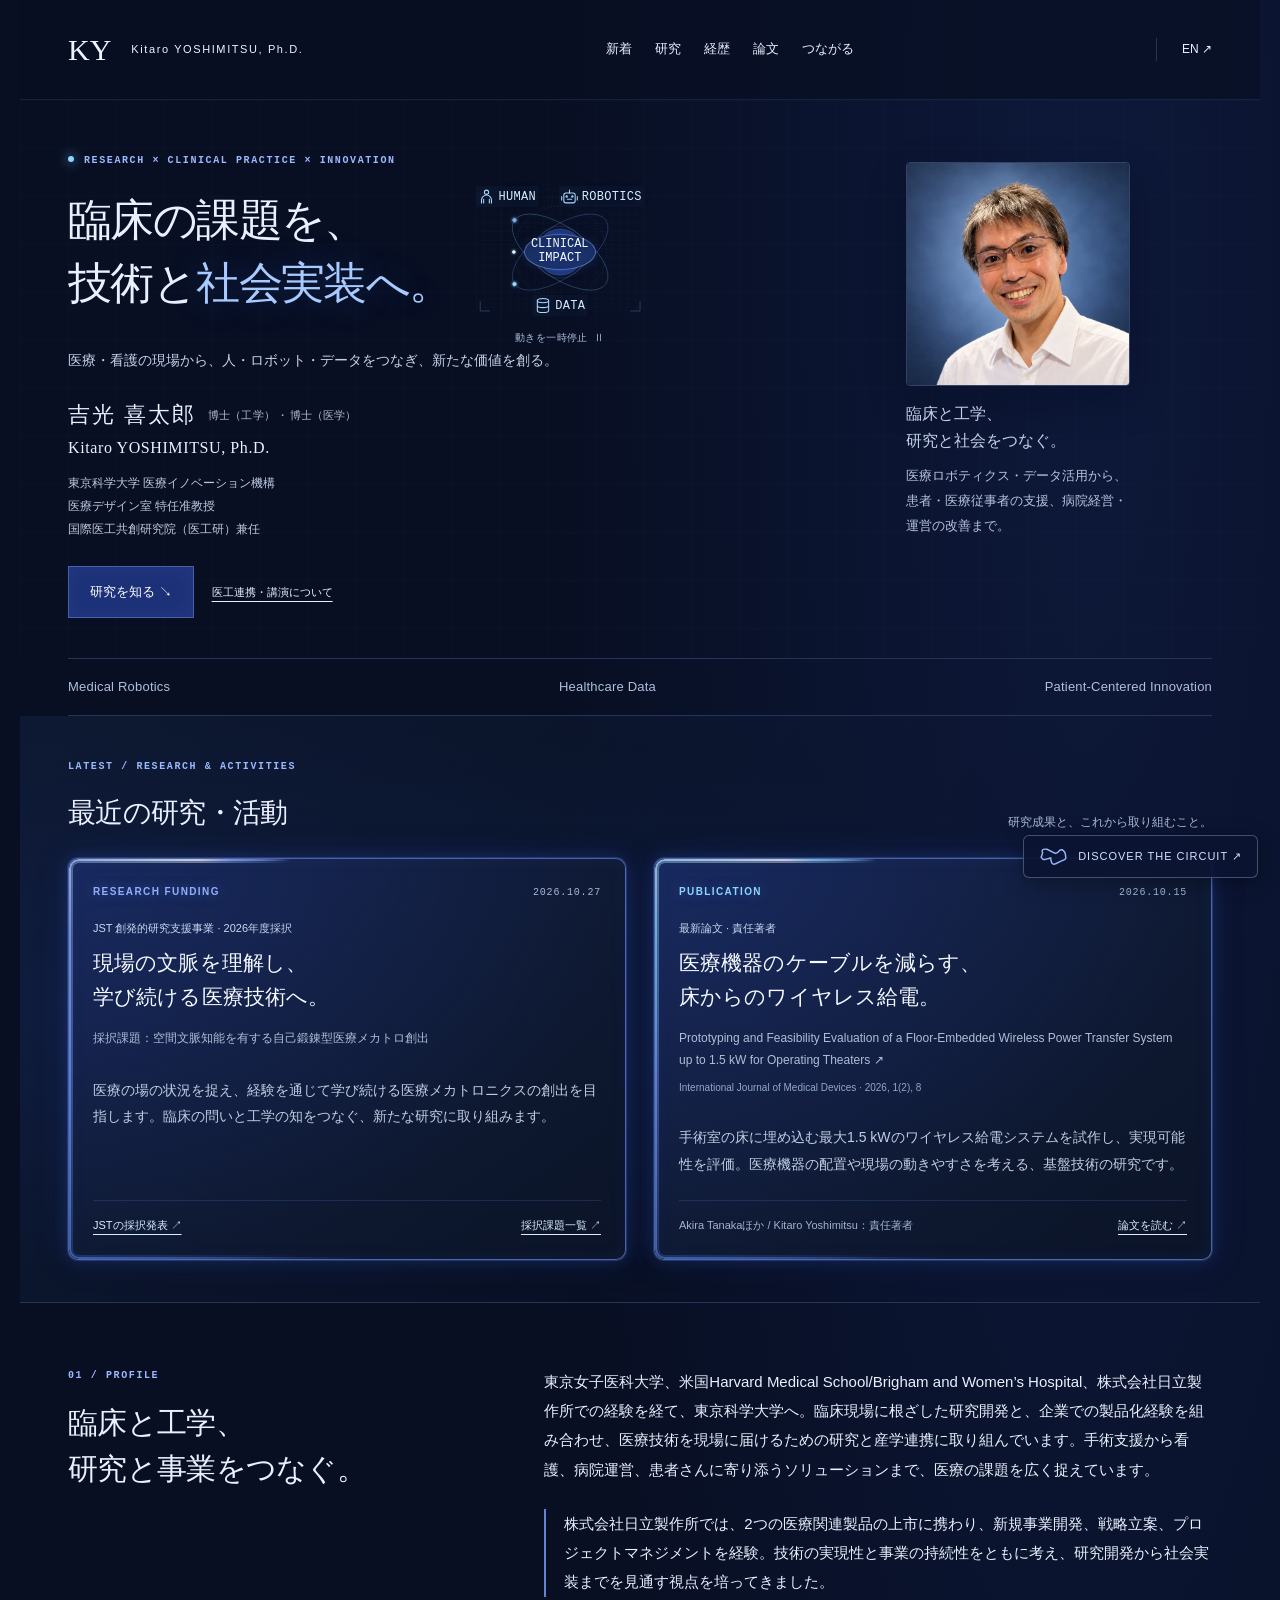
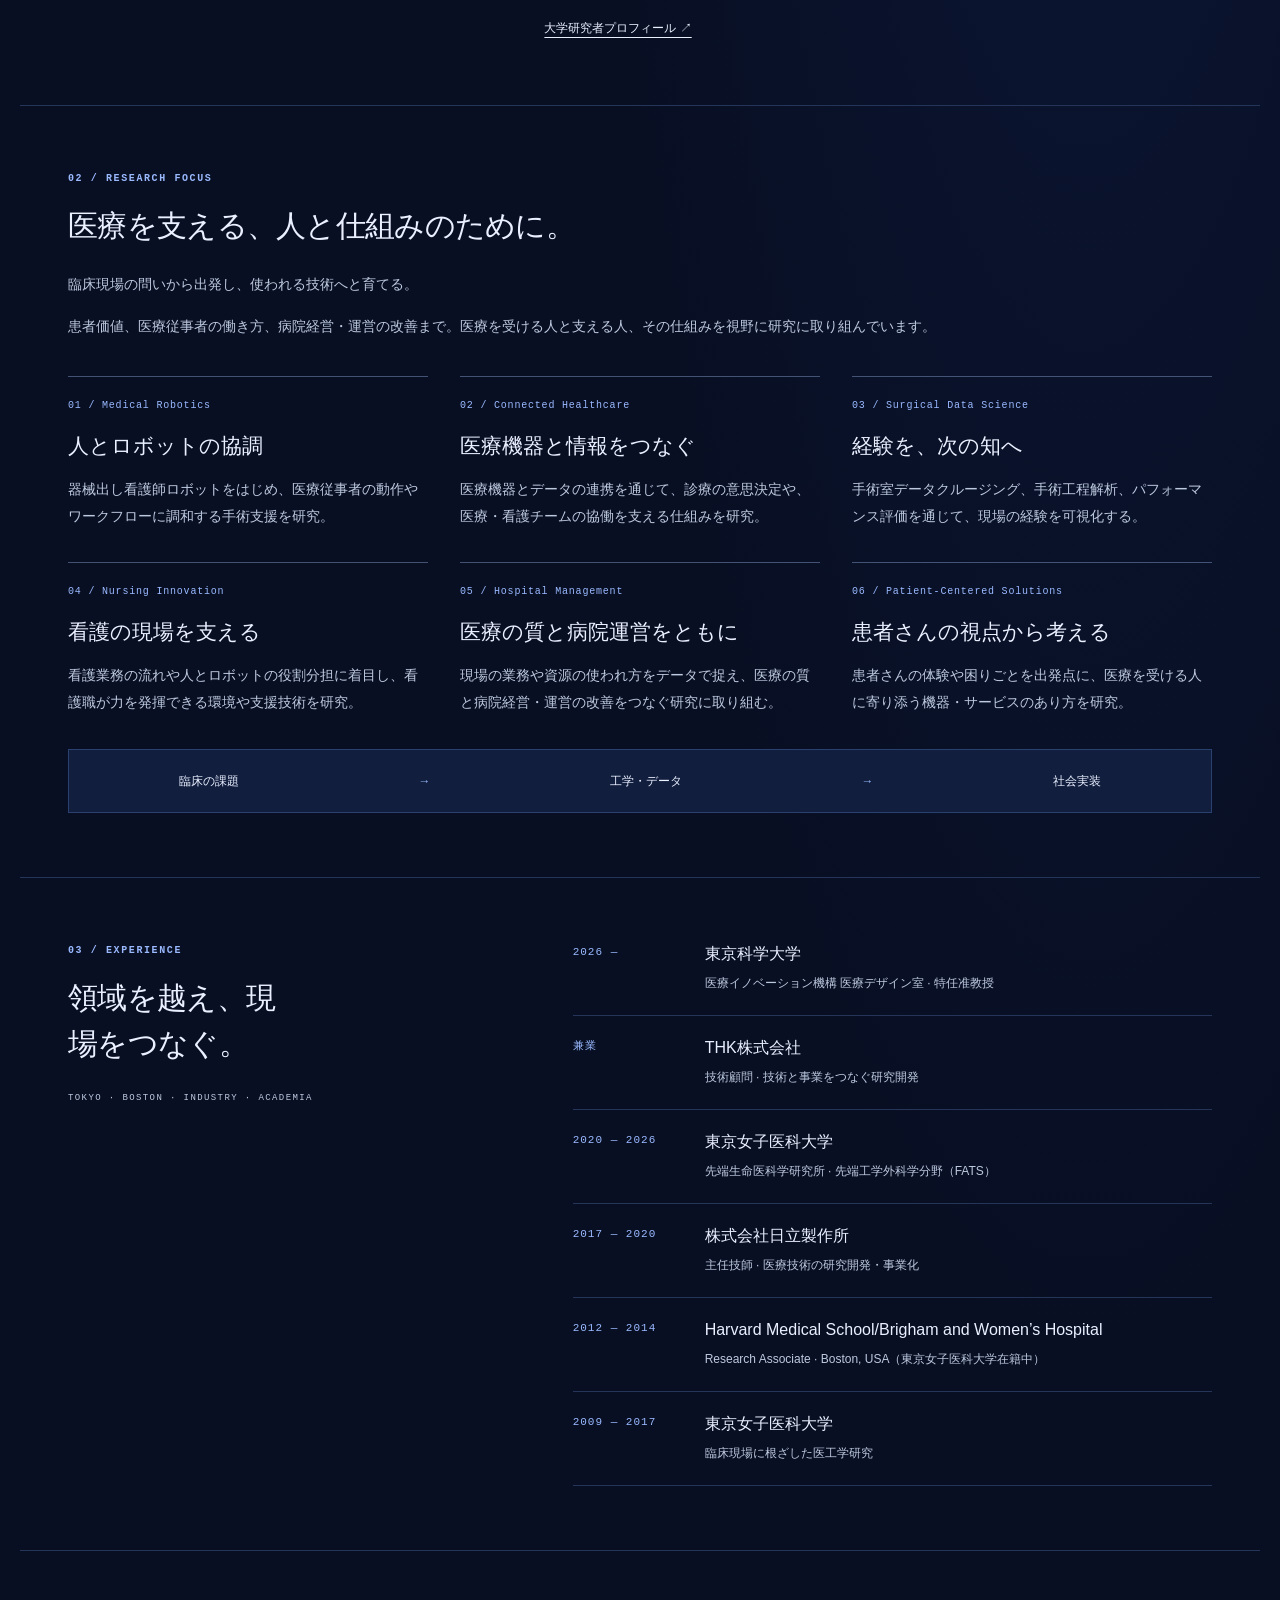
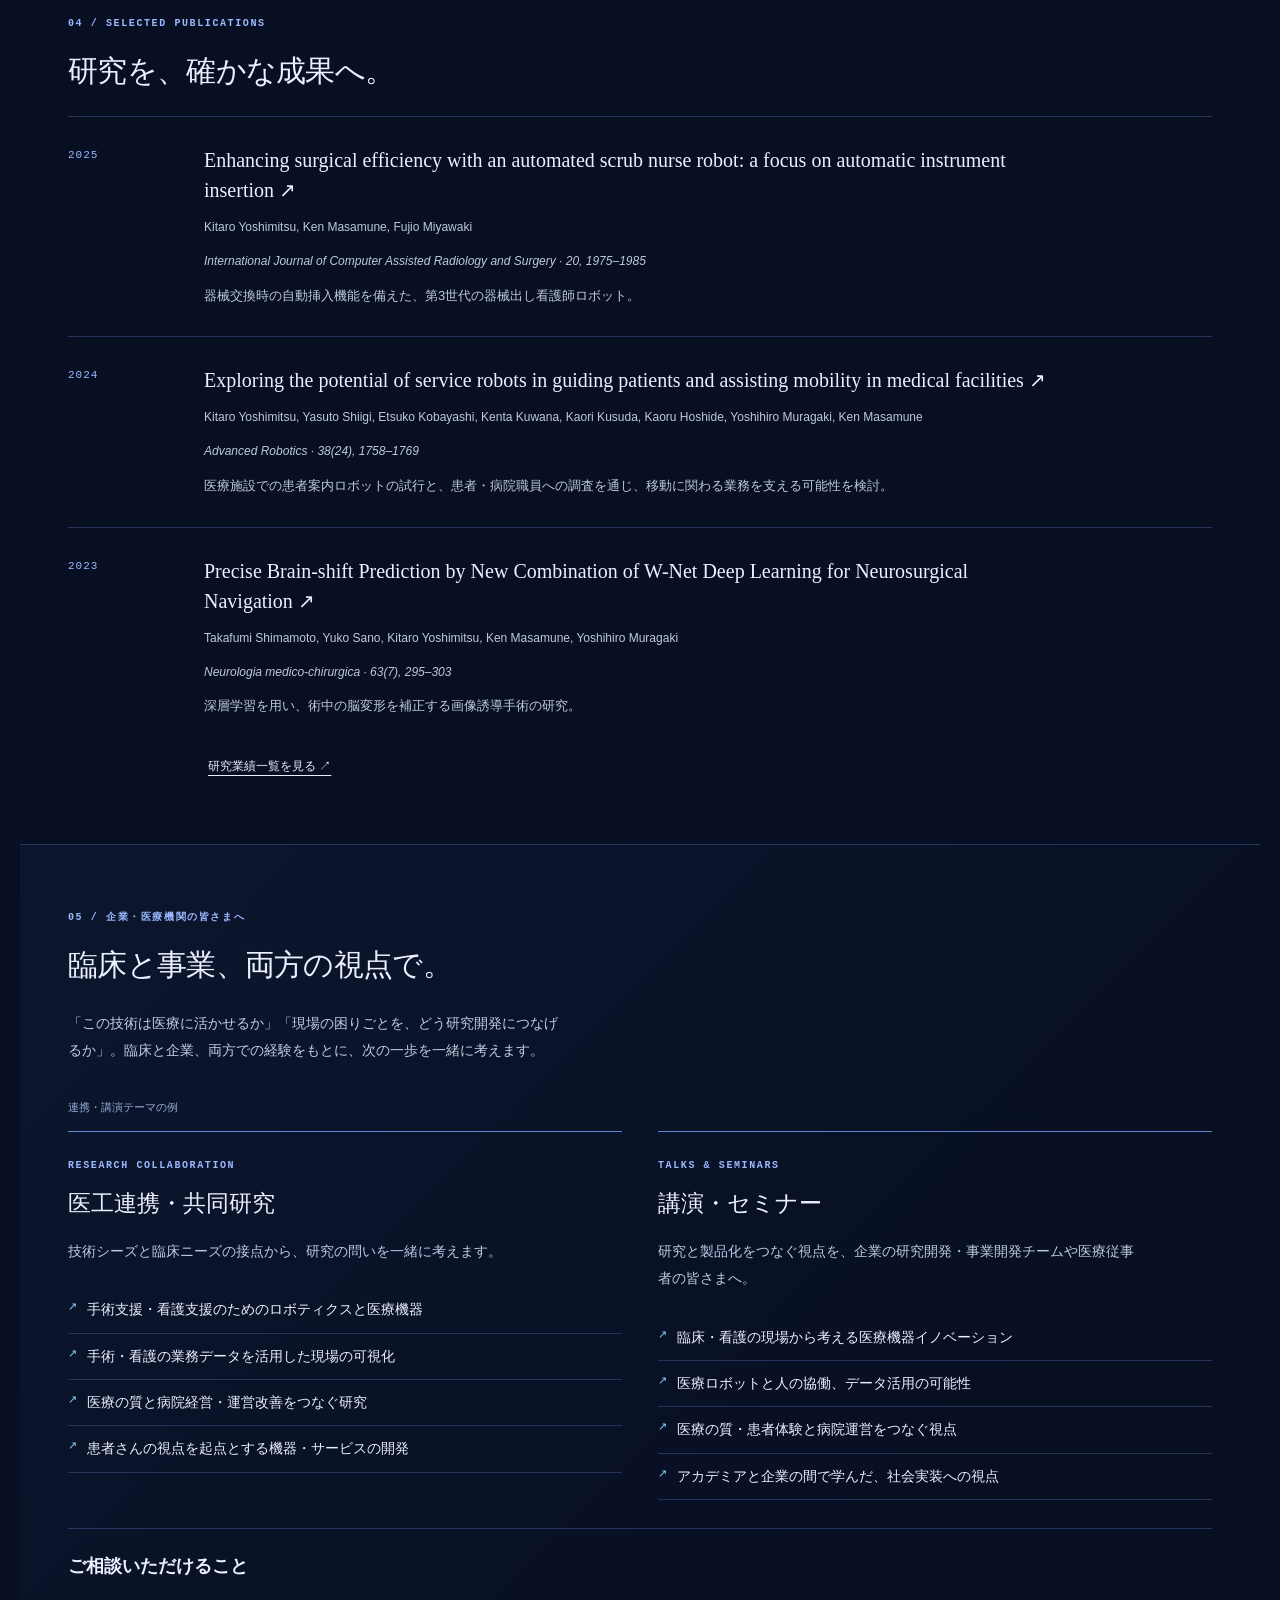
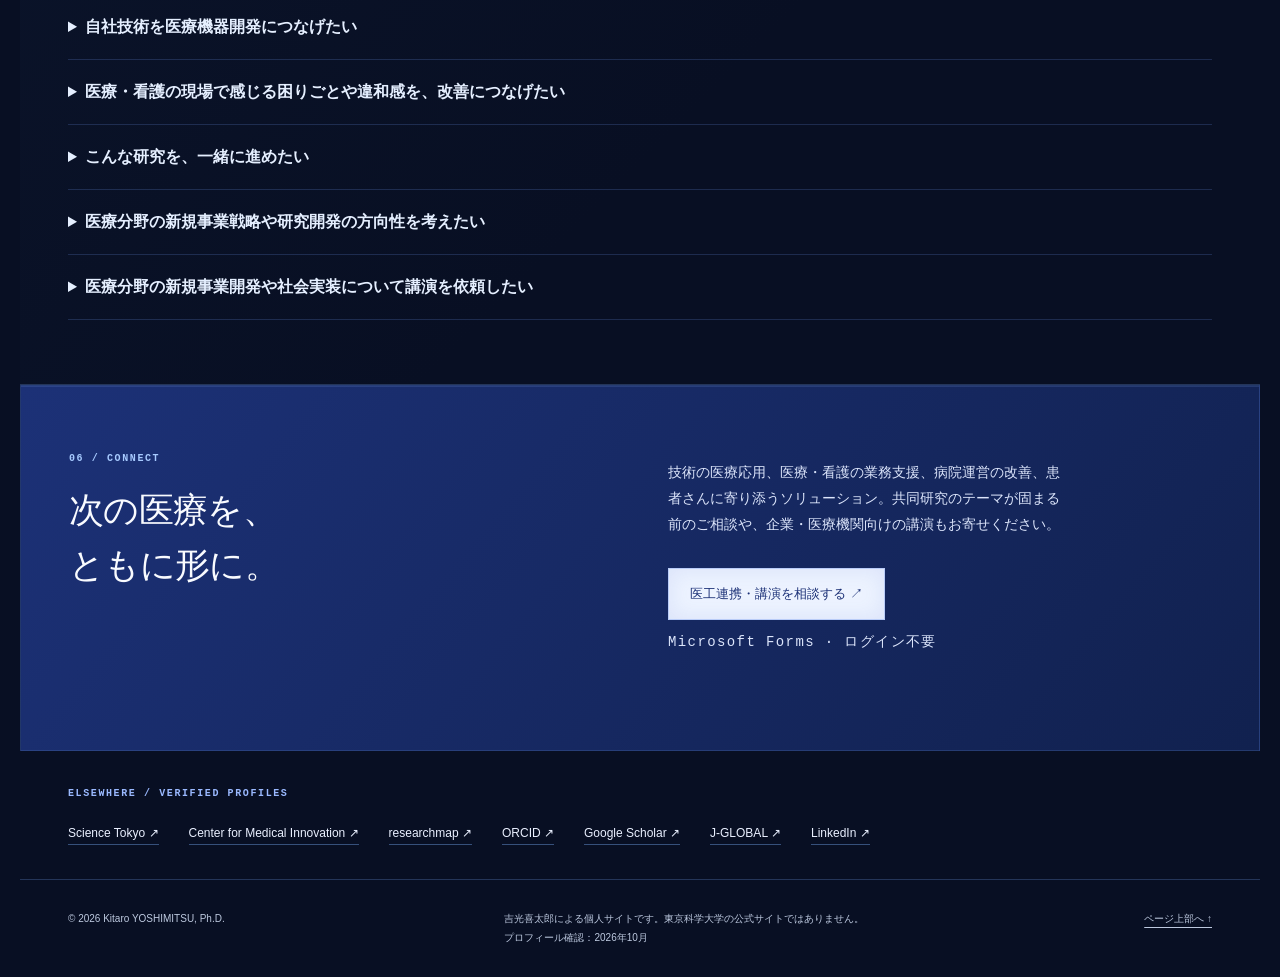
==== commit cd019068: "Add approved circuit mode with telemetry, pit wall and recovery animation" ====
--- a/index.html
+++ b/index.html
@@ -1,3 +1,3 @@
 <!DOCTYPE html>
 
-<html lang="ja"><head><meta charset="utf-8"/><meta content="width=device-width,initial-scale=1" name="viewport"/><title>吉光喜太郎 | 医工連携・医療機器開発・講演 | Kitaro YOSHIMITSU, Ph.D.</title><meta content="東京科学大学の研究者・吉光喜太郎の個人サイト。医療・看護の現場から、人・ロボット・データをつなぎ、新たな価値を創る。研究成果、医工連携、講演のご案内。" name="description"/><meta content="index,follow,max-image-preview:large" name="robots"/><meta content="#1c3177" name="theme-color"/><meta content="profile" property="og:type"/><meta content="吉光喜太郎 | 医工連携・医療機器開発・講演 | Kitaro YOSHIMITSU, Ph.D." property="og:title"/><meta content="東京科学大学の研究者・吉光喜太郎の個人サイト。医療・看護の現場から、人・ロボット・データをつなぎ、新たな価値を創る。研究成果、医工連携、講演のご案内。" property="og:description"/><meta content="ja_JP" property="og:locale"/><meta content="summary_large_image" name="twitter:card"/><link href="favicon.svg" rel="icon" type="image/svg+xml"/><link href="style.css?v=28" rel="stylesheet"/><script defer="" src="motion.js?v=2"></script><script type="application/ld+json">{"@context": "https://schema.org", "@graph": [{"@type": "Person", "@id": "https://kitaro-bit.github.io/#person", "name": "Kitaro YOSHIMITSU", "honorificSuffix": "Ph.D.", "alternateName": "吉光喜太郎", "jobTitle": "Specially Appointed Associate Professor", "affiliation": {"@type": "Organization", "name": "Institute of Science Tokyo", "url": "https://www.isct.ac.jp/"}, "knowsAbout": ["Digital Surgery", "Medical Robotics", "Surgical Data Science", "Nursing Innovation", "Hospital Management", "Patient-Centered Solutions"], "sameAs": ["https://reins.tmd.ac.jp/html/100049686_ja.html", "https://researchmap.jp/kitaro", "https://orcid.org/0000-0002-7323-9958", "https://scholar.google.com/citations?user=akNv9UMAAAAJ", "https://jglobal.jst.go.jp/detail?JGLOBAL_ID=201101007482646540", "https://www.linkedin.com/in/kitaro/"], "url": "https://kitaro-bit.github.io/"}, {"@type": "ProfilePage", "name": "吉光喜太郎 | 医工連携・医療機器開発・講演 | Kitaro YOSHIMITSU, Ph.D.", "inLanguage": "ja", "mainEntity": {"@id": "https://kitaro-bit.github.io/#person"}, "url": "https://kitaro-bit.github.io/"}]}</script><link href="https://kitaro-bit.github.io/" rel="canonical"/><link href="https://kitaro-bit.github.io/" hreflang="ja" rel="alternate"/><link href="https://kitaro-bit.github.io/en/" hreflang="en" rel="alternate"/><link href="https://kitaro-bit.github.io/" hreflang="x-default" rel="alternate"/><meta content="https://kitaro-bit.github.io/" property="og:url"/><meta content="https://kitaro-bit.github.io/og.png" property="og:image"/><meta content="https://kitaro-bit.github.io/og.png" name="twitter:image"/></head><body><a class="skip" href="#main">本文へ移動</a><header class="site-header"><a class="brand" href="./">KY<span>Kitaro YOSHIMITSU, Ph.D.</span></a><nav aria-label="メインナビゲーション"><a href="#latest">新着</a><a href="#research">研究</a><a href="#career">経歴</a><a href="#publications">論文</a><a href="#connect">つながる</a></nav><a class="language" href="en/" hreflang="en" lang="en">EN <span aria-hidden="true">↗</span></a></header><main id="main"><section class="hero"><div><p class="eyebrow">RESEARCH × CLINICAL PRACTICE × INNOVATION</p><div class="hero-heading"><h1>臨床の課題を、<br/>技術と<span class="phrase">社会実装へ。</span></h1><div class="visual-shell"><div aria-label="HUMAN・ROBOTICS・DATAをつなぎ、患者さん、医療従事者、病院経営・運営に価値を届けるCLINICAL IMPACTの軌道図" class="visual orbital-diagram" role="img"><svg viewbox="0 0 480 360"><defs><pattern height="24" id="grid" patternunits="userSpaceOnUse" width="24"><path d="M24 0H0V24" fill="none" stroke="#7297da" stroke-opacity=".16" stroke-width=".6"></path></pattern><radialgradient id="core"><stop stop-color="#365bd0"></stop><stop offset="1" stop-color="#1c3177"></stop></radialgradient></defs><rect fill="url(#grid)" height="360" width="480"></rect><g fill="none"><circle class="orbit-ring" cx="240" cy="180" r="132" stroke="#79c9ff" stroke-dasharray="2 7" stroke-opacity=".5"></circle><ellipse cx="240" cy="180" rx="159" ry="72" stroke="#739cf9" stroke-opacity=".65" transform="rotate(-35 240 180)"></ellipse><ellipse cx="240" cy="180" rx="159" ry="72" stroke="#79c9ff" stroke-opacity=".65" transform="rotate(35 240 180)"></ellipse><circle cx="240" cy="180" r="74" stroke="#739cf9" stroke-opacity=".5"></circle><circle class="core-pulse" cx="240" cy="180" r="57" stroke="#79c9ff" stroke-opacity=".5"></circle></g><circle cx="240" cy="180" fill="url(#core)" r="66" stroke="#8fb6ff" stroke-opacity=".6"></circle><g transform="rotate(-35 240 180)"><circle class="satellite satellite-one" fill="#a6dfff" r="6"></circle></g><g transform="rotate(35 240 180)"><circle class="satellite satellite-two" fill="#92abff" r="6"></circle></g><circle class="satellite satellite-three" fill="#f3f8ff" r="5"></circle><g fill="#b4caff" font-size="11" letter-spacing="2"></g><path d="M12 40V12H40 M440 12H468V40 M468 320V348H440 M40 348H12V320" fill="none" stroke="#79c9ff" stroke-opacity=".7"></path></svg><span aria-hidden="true" class="orbit-person"><svg aria-hidden="true" class="orbit-symbol" fill="none" stroke="currentColor" stroke-linecap="round" stroke-linejoin="round" stroke-width="1.5" viewbox="0 0 24 24"><circle cx="12" cy="6" r="3"></circle><path d="M5 21v-4a7 7 0 0 1 14 0v4M8 21v-5m8 5v-5"></path></svg><b>HUMAN</b></span><span aria-hidden="true" class="orbit-robot"><svg aria-hidden="true" class="orbit-symbol" fill="none" stroke="currentColor" stroke-linecap="round" stroke-linejoin="round" stroke-width="1.5" viewbox="0 0 24 24"><rect height="14" rx="3" width="16" x="4" y="7"></rect><path d="M12 7V3M9 16h6M1 12v5m22-5v5"></path><circle cx="8" cy="12" r="1"></circle><circle cx="16" cy="12" r="1"></circle></svg><b>ROBOTICS</b></span><span aria-hidden="true" class="orbit-data"><svg aria-hidden="true" class="orbit-symbol" fill="none" stroke="currentColor" stroke-linecap="round" stroke-linejoin="round" stroke-width="1.5" viewbox="0 0 24 24"><ellipse cx="12" cy="5" rx="8" ry="3"></ellipse><path d="M4 5v14c0 4 16 4 16 0V5M4 12c0 4 16 4 16 0"></path></svg><b>DATA</b></span><span aria-hidden="true" class="orbit-core-label"><span>CLINICAL</span><span>IMPACT</span></span></div><button aria-pressed="false" class="motion-toggle" type="button">動きを一時停止 <span aria-hidden="true">Ⅱ</span></button></div></div><p class="hero-intro">医療・看護の現場から、人・ロボット・データをつなぎ、新たな価値を創る。</p><div class="identity"><h2>吉光 喜太郎<small class="degrees"><b>博士（工学）</b><i aria-hidden="true">・</i><b>博士（医学）</b></small><span>Kitaro YOSHIMITSU, Ph.D.</span></h2><p>東京科学大学 医療イノベーション機構<br/>医療デザイン室 特任准教授<br/>国際医工共創研究院（医工研）兼任</p></div><a class="button" href="#research">研究を知る ↘</a><a class="text-link" href="#partnerships">医工連携・講演について</a></div><aside aria-label="ポートレートと研究の視点" class="hero-aside"><div class="aside-profile"><img alt="吉光喜太郎" height="1254" loading="eager" src="portrait-edited-v1.png" width="1254"/><div><h3>臨床と工学、<br/>研究と社会をつなぐ。</h3><p class="portrait-scope">医療ロボティクス・データ活用から、患者・医療従事者の支援、病院経営・運営の改善まで。</p></div></div></aside></section><div class="fields"><span>Medical Robotics</span><span>Healthcare Data</span><span>Patient-Centered Innovation</span></div><section class="latest-news section" id="latest"><div class="latest-heading"><div><p class="eyebrow">LATEST / RESEARCH &amp; ACTIVITIES</p><h2>最近の研究・活動</h2></div><p class="latest-caption">研究成果と、これから取り組むこと。</p></div><div class="news-grid"><article class="news-card news-grant"><div class="news-meta"><span class="news-type">RESEARCH FUNDING</span><time datetime="2026-10-27">2026.10.27</time></div><p class="news-category">JST 創発的研究支援事業 · 2026年度採択</p><h3>現場の文脈を理解し、<br/>学び続ける医療技術へ。</h3><p class="news-bibliography">採択課題：空間文脈知能を有する自己鍛錬型医療メカトロ創出</p><p class="news-description">医療の場の状況を捉え、経験を通じて学び続ける医療メカトロニクスの創出を目指します。臨床の問いと工学の知をつなぐ、新たな研究に取り組みます。</p><div class="news-footer"><a class="news-link" href="https://www.jst.go.jp/pr/info/info1882/index.html">JSTの採択発表 ↗</a><a class="news-link" href="https://www.jst.go.jp/souhatsu/document/res2026.pdf#page=9">採択課題一覧 ↗</a></div></article><article class="news-card news-paper"><div class="news-meta"><span class="news-type">PUBLICATION</span><time datetime="2026-10-15">2026.10.15</time></div><p class="news-category">最新論文 · 責任著者</p><h3>医療機器のケーブルを減らす、<br/>床からのワイヤレス給電。</h3><p class="news-bibliography"><a href="https://doi.org/10.3390/ijmd1020008">Prototyping and Feasibility Evaluation of a Floor-Embedded Wireless Power Transfer System up to 1.5 kW for Operating Theaters ↗</a><span>International Journal of Medical Devices · 2026, 1(2), 8</span></p><p class="news-description">手術室の床に埋め込む最大1.5 kWのワイヤレス給電システムを試作し、実現可能性を評価。医療機器の配置や現場の動きやすさを考える、基盤技術の研究です。</p><div class="news-footer"><span>Akira Tanakaほか / Kitaro Yoshimitsu：責任著者</span><a class="news-link" href="https://doi.org/10.3390/ijmd1020008">論文を読む ↗</a></div></article></div></section><section class="about section" id="profile"><div><p class="eyebrow">01 / PROFILE</p><h2>臨床と工学、<br/>研究と事業をつなぐ。</h2></div><div class="prose"><p>東京女子医科大学、米国Harvard Medical School/Brigham and Women’s Hospital、株式会社日立製作所での経験を経て、東京科学大学へ。臨床現場に根ざした研究開発と、企業での製品化経験を組み合わせ、医療技術を現場に届けるための研究と産学連携に取り組んでいます。手術支援から看護、病院運営、患者さんに寄り添うソリューションまで、医療の課題を広く捉えています。</p><p>株式会社日立製作所では、2つの医療関連製品の上市に携わり、新規事業開発、戦略立案、プロジェクトマネジメントを経験。技術の実現性と事業の持続性をともに考え、研究開発から社会実装までを見通す視点を培ってきました。</p><a class="text-link" href="https://reins.tmd.ac.jp/html/100049686_ja.html">大学研究者プロフィール ↗</a></div></section><section class="research section" id="research"><p class="eyebrow">02 / RESEARCH FOCUS</p><h2>医療を支える、人と仕組みのために。</h2><p class="section-intro">臨床現場の問いから出発し、使われる技術へと育てる。</p><p class="research-scope">患者価値、医療従事者の働き方、病院経営・運営の改善まで。医療を受ける人と支える人、その仕組みを視野に研究に取り組んでいます。</p><div class="themes"><article class="theme"><span class="index">01 / Medical Robotics</span><h3>人とロボットの協調</h3><p>器械出し看護師ロボットをはじめ、医療従事者の動作やワークフローに調和する手術支援を研究。</p><span aria-hidden="true" class="theme-line"></span></article><article class="theme"><span class="index">02 / Connected Healthcare</span><h3>医療機器と情報をつなぐ</h3><p>医療機器とデータの連携を通じて、診療の意思決定や、医療・看護チームの協働を支える仕組みを研究。</p><span aria-hidden="true" class="theme-line"></span></article><article class="theme"><span class="index">03 / Surgical Data Science</span><h3>経験を、次の知へ</h3><p>手術室データクルージング、手術工程解析、パフォーマンス評価を通じて、現場の経験を可視化する。</p><span aria-hidden="true" class="theme-line"></span></article><article class="theme"><span class="index">04 / Nursing Innovation</span><h3>看護の現場を支える</h3><p>看護業務の流れや人とロボットの役割分担に着目し、看護職が力を発揮できる環境や支援技術を研究。</p><span aria-hidden="true" class="theme-line"></span></article><article class="theme"><span class="index">05 / Hospital Management</span><h3>医療の質と病院運営をともに</h3><p>現場の業務や資源の使われ方をデータで捉え、医療の質と病院経営・運営の改善をつなぐ研究に取り組む。</p><span aria-hidden="true" class="theme-line"></span></article><article class="theme"><span class="index">06 / Patient-Centered Solutions</span><h3>患者さんの視点から考える</h3><p>患者さんの体験や困りごとを出発点に、医療を受ける人に寄り添う機器・サービスのあり方を研究。</p><span aria-hidden="true" class="theme-line"></span></article></div><div class="process"><strong>臨床の課題</strong><span aria-hidden="true">→</span><strong>工学・データ</strong><span aria-hidden="true">→</span><strong>社会実装</strong></div></section><section class="career section" id="career"><div><p class="eyebrow">03 / EXPERIENCE</p><h2>領域を越え、現場をつなぐ。</h2><p class="small">TOKYO · BOSTON · INDUSTRY · ACADEMIA</p></div><ol class="timeline"><li><span class="date">2026 —</span><div><h3>東京科学大学</h3><p>医療イノベーション機構 医療デザイン室 · 特任准教授</p></div></li><li><span class="date">兼業</span><div><h3>THK株式会社</h3><p>技術顧問 · 技術と事業をつなぐ研究開発</p></div></li><li><span class="date">2020 — 2026</span><div><h3>東京女子医科大学</h3><p>先端生命医科学研究所 · 先端工学外科学分野（FATS）</p></div></li><li><span class="date">2017 — 2020</span><div><h3>株式会社日立製作所</h3><p>主任技師 · 医療技術の研究開発・事業化</p></div></li><li><span class="date">2012 — 2014</span><div><h3>Harvard Medical School/Brigham and Women’s Hospital</h3><p>Research Associate · Boston, USA（東京女子医科大学在籍中）</p></div></li><li><span class="date">2009 — 2017</span><div><h3>東京女子医科大学</h3><p>臨床現場に根ざした医工学研究</p></div></li></ol></section><section class="publications section" id="publications"><p class="eyebrow">04 / SELECTED PUBLICATIONS</p><h2>研究を、確かな成果へ。</h2><div><article class="paper"><span class="date">2025</span><div><h3><a href="https://doi.org/10.1007/s11548-025-03433-x">Enhancing surgical efficiency with an automated scrub nurse robot: a focus on automatic instrument insertion <span aria-hidden="true">↗</span></a></h3><p class="authors">Kitaro Yoshimitsu, Ken Masamune, Fujio Miyawaki</p><p class="journal">International Journal of Computer Assisted Radiology and Surgery · 20, 1975–1985</p><p>器械交換時の自動挿入機能を備えた、第3世代の器械出し看護師ロボット。</p></div></article><article class="paper"><span class="date">2024</span><div><h3><a href="https://doi.org/10.1080/01691864.2024.2438653">Exploring the potential of service robots in guiding patients and assisting mobility in medical facilities <span aria-hidden="true">↗</span></a></h3><p class="authors">Kitaro Yoshimitsu, Yasuto Shiigi, Etsuko Kobayashi, Kenta Kuwana, Kaori Kusuda, Kaoru Hoshide, Yoshihiro Muragaki, Ken Masamune</p><p class="journal">Advanced Robotics · 38(24), 1758–1769</p><p>医療施設での患者案内ロボットの試行と、患者・病院職員への調査を通じ、移動に関わる業務を支える可能性を検討。</p></div></article><article class="paper"><span class="date">2023</span><div><h3><a href="https://doi.org/10.2176/jns-nmc.2022-0350">Precise Brain-shift Prediction by New Combination of W-Net Deep Learning for Neurosurgical Navigation <span aria-hidden="true">↗</span></a></h3><p class="authors">Takafumi Shimamoto, Yuko Sano, Kitaro Yoshimitsu, Ken Masamune, Yoshihiro Muragaki</p><p class="journal">Neurologia medico-chirurgica · 63(7), 295–303</p><p>深層学習を用い、術中の脳変形を補正する画像誘導手術の研究。</p></div></article></div><a class="text-link" href="https://researchmap.jp/kitaro/published_papers">研究業績一覧を見る ↗</a></section><section class="partnerships section" id="partnerships"><p class="eyebrow">05 / 企業・医療機関の皆さまへ</p><h2><span class="phrase">臨床と事業、</span><span class="phrase">両方の視点で。</span></h2><p class="partner-intro">「この技術は医療に活かせるか」「現場の困りごとを、どう研究開発につなげるか」。臨床と企業、両方での経験をもとに、次の一歩を一緒に考えます。</p><p class="topic-label">連携・講演テーマの例</p><div class="partner-columns"><article class="partner-column"><p class="eyebrow">RESEARCH COLLABORATION</p><h3>医工連携・共同研究</h3><p>技術シーズと臨床ニーズの接点から、研究の問いを一緒に考えます。</p><ul><li>手術支援・看護支援のためのロボティクスと医療機器</li><li>手術・看護の業務データを活用した現場の可視化</li><li>医療の質と病院経営・運営改善をつなぐ研究</li><li>患者さんの視点を起点とする機器・サービスの開発</li></ul></article><article class="partner-column"><p class="eyebrow">TALKS &amp; SEMINARS</p><h3>講演・セミナー</h3><p>研究と製品化をつなぐ視点を、企業の研究開発・事業開発チームや医療従事者の皆さまへ。</p><ul><li>臨床・看護の現場から考える医療機器イノベーション</li><li>医療ロボットと人の協働、データ活用の可能性</li><li>医療の質・患者体験と病院運営をつなぐ視点</li><li>アカデミアと企業の間で学んだ、社会実装への視点</li></ul></article></div><div class="consultations"><h3>ご相談いただけること</h3><details><summary>自社技術を医療機器開発につなげたい</summary><p>技術シーズと臨床ニーズの接点を整理し、医工連携による研究開発テーマや、事業化に向けて検討すべき課題を一緒に考えます。</p></details><details><summary>医療・看護の現場で感じる困りごとや違和感を、改善につなげたい</summary><p>日々の診療・看護・病院運営で感じる「ここが困る」「当たり前だと思ってきたけれど、このやり方は変えられないか」を出発点に、課題の整理から、技術や仕組みによる解決の可能性を一緒に考えます。</p></details><details><summary>こんな研究を、一緒に進めたい</summary><p>研究の着想や現場での気づきを持ち寄り、研究の問いや進め方を一緒に考えます。具体的な計画が固まる前の段階から、共同研究についてご相談いただけます。</p></details><details><summary>医療分野の新規事業戦略や研究開発の方向性を考えたい</summary><p>臨床現場の課題、自社の技術や強み、患者・医療従事者・医療機関にとっての価値を整理し、新規事業の戦略立案や、事業化を見据えた研究開発の方向性を一緒に考えます。</p></details><details><summary>医療分野の新規事業開発や社会実装について講演を依頼したい</summary><p>医療機器イノベーション、医療ロボット、臨床ニーズを起点とする研究開発など、対象者や目的に合わせて講演・セミナーのテーマをご相談いただけます。</p></details></div></section><section class="contact section" id="connect"><div><p class="eyebrow">06 / CONNECT</p><h2>次の医療を、<br/>ともに形に。</h2></div><div><p>技術の医療応用、医療・看護の業務支援、病院運営の改善、患者さんに寄り添うソリューション。共同研究のテーマが固まる前のご相談や、企業・医療機関向けの講演もお寄せください。</p><a class="button light" href="https://forms.cloud.microsoft/r/wiZXnQCnqT">医工連携・講演を相談する ↗</a><p class="small">Microsoft Forms · ログイン不要</p></div></section><section class="profiles"><p class="eyebrow">ELSEWHERE / VERIFIED PROFILES</p><div><a href="https://reins.tmd.ac.jp/html/100049686_ja.html">Science Tokyo <span aria-hidden="true">↗</span></a><a href="https://tmdu-oi.jp/ourvision/member/">Center for Medical Innovation <span aria-hidden="true">↗</span></a><a href="https://researchmap.jp/kitaro">researchmap <span aria-hidden="true">↗</span></a><a href="https://orcid.org/0000-0002-7323-9958">ORCID <span aria-hidden="true">↗</span></a><a href="https://scholar.google.com/citations?user=akNv9UMAAAAJ">Google Scholar <span aria-hidden="true">↗</span></a><a href="https://jglobal.jst.go.jp/detail?JGLOBAL_ID=201101007482646540">J-GLOBAL <span aria-hidden="true">↗</span></a><a href="https://www.linkedin.com/in/kitaro/">LinkedIn <span aria-hidden="true">↗</span></a></div></section></main><footer><p>© 2026 Kitaro YOSHIMITSU, Ph.D.</p><p>吉光喜太郎による個人サイトです。東京科学大学の公式サイトではありません。<br/>プロフィール確認：2026年10月</p><a href="#main">ページ上部へ ↑</a></footer></body></html>+<html lang="ja"><head><meta charset="utf-8"/><meta content="width=device-width,initial-scale=1" name="viewport"/><title>吉光喜太郎 | 医工連携・医療機器開発・講演 | Kitaro YOSHIMITSU, Ph.D.</title><meta content="東京科学大学の研究者・吉光喜太郎の個人サイト。医療・看護の現場から、人・ロボット・データをつなぎ、新たな価値を創る。研究成果、医工連携、講演のご案内。" name="description"/><meta content="index,follow,max-image-preview:large" name="robots"/><meta content="#1c3177" name="theme-color"/><meta content="profile" property="og:type"/><meta content="吉光喜太郎 | 医工連携・医療機器開発・講演 | Kitaro YOSHIMITSU, Ph.D." property="og:title"/><meta content="東京科学大学の研究者・吉光喜太郎の個人サイト。医療・看護の現場から、人・ロボット・データをつなぎ、新たな価値を創る。研究成果、医工連携、講演のご案内。" property="og:description"/><meta content="ja_JP" property="og:locale"/><meta content="summary_large_image" name="twitter:card"/><link href="favicon.svg" rel="icon" type="image/svg+xml"/><link href="style.css?v=28" rel="stylesheet"/><script defer="" src="motion.js?v=2"></script><script type="application/ld+json">{"@context": "https://schema.org", "@graph": [{"@type": "Person", "@id": "https://kitaro-bit.github.io/#person", "name": "Kitaro YOSHIMITSU", "honorificSuffix": "Ph.D.", "alternateName": "吉光喜太郎", "jobTitle": "Specially Appointed Associate Professor", "affiliation": {"@type": "Organization", "name": "Institute of Science Tokyo", "url": "https://www.isct.ac.jp/"}, "knowsAbout": ["Digital Surgery", "Medical Robotics", "Surgical Data Science", "Nursing Innovation", "Hospital Management", "Patient-Centered Solutions"], "sameAs": ["https://reins.tmd.ac.jp/html/100049686_ja.html", "https://researchmap.jp/kitaro", "https://orcid.org/0000-0002-7323-9958", "https://scholar.google.com/citations?user=akNv9UMAAAAJ", "https://jglobal.jst.go.jp/detail?JGLOBAL_ID=201101007482646540", "https://www.linkedin.com/in/kitaro/"], "url": "https://kitaro-bit.github.io/"}, {"@type": "ProfilePage", "name": "吉光喜太郎 | 医工連携・医療機器開発・講演 | Kitaro YOSHIMITSU, Ph.D.", "inLanguage": "ja", "mainEntity": {"@id": "https://kitaro-bit.github.io/#person"}, "url": "https://kitaro-bit.github.io/"}]}</script><link href="https://kitaro-bit.github.io/" rel="canonical"/><link href="https://kitaro-bit.github.io/" hreflang="ja" rel="alternate"/><link href="https://kitaro-bit.github.io/en/" hreflang="en" rel="alternate"/><link href="https://kitaro-bit.github.io/" hreflang="x-default" rel="alternate"/><meta content="https://kitaro-bit.github.io/" property="og:url"/><meta content="https://kitaro-bit.github.io/og.png" property="og:image"/><meta content="https://kitaro-bit.github.io/og.png" name="twitter:image"/><link rel="stylesheet" href="circuit.css?v=7"><script defer src="circuit.js?v=6"></script></head><body><a class="skip" href="#main">本文へ移動</a><header class="site-header"><a class="brand" href="./">KY<span>Kitaro YOSHIMITSU, Ph.D.</span></a><nav aria-label="メインナビゲーション"><a href="#latest">新着</a><a href="#research">研究</a><a href="#career">経歴</a><a href="#publications">論文</a><a href="#connect">つながる</a></nav><a class="language" href="en/" hreflang="en" lang="en">EN <span aria-hidden="true">↗</span></a></header><main id="main"><section class="hero"><div><p class="eyebrow">RESEARCH × CLINICAL PRACTICE × INNOVATION</p><div class="hero-heading"><h1>臨床の課題を、<br/>技術と<span class="phrase">社会実装へ。</span></h1><div class="visual-shell"><div aria-label="HUMAN・ROBOTICS・DATAをつなぎ、患者さん、医療従事者、病院経営・運営に価値を届けるCLINICAL IMPACTの軌道図" class="visual orbital-diagram" role="img"><svg viewbox="0 0 480 360"><defs><pattern height="24" id="grid" patternunits="userSpaceOnUse" width="24"><path d="M24 0H0V24" fill="none" stroke="#7297da" stroke-opacity=".16" stroke-width=".6"></path></pattern><radialgradient id="core"><stop stop-color="#365bd0"></stop><stop offset="1" stop-color="#1c3177"></stop></radialgradient></defs><rect fill="url(#grid)" height="360" width="480"></rect><g fill="none"><circle class="orbit-ring" cx="240" cy="180" r="132" stroke="#79c9ff" stroke-dasharray="2 7" stroke-opacity=".5"></circle><ellipse cx="240" cy="180" rx="159" ry="72" stroke="#739cf9" stroke-opacity=".65" transform="rotate(-35 240 180)"></ellipse><ellipse cx="240" cy="180" rx="159" ry="72" stroke="#79c9ff" stroke-opacity=".65" transform="rotate(35 240 180)"></ellipse><circle cx="240" cy="180" r="74" stroke="#739cf9" stroke-opacity=".5"></circle><circle class="core-pulse" cx="240" cy="180" r="57" stroke="#79c9ff" stroke-opacity=".5"></circle></g><circle cx="240" cy="180" fill="url(#core)" r="66" stroke="#8fb6ff" stroke-opacity=".6"></circle><g transform="rotate(-35 240 180)"><circle class="satellite satellite-one" fill="#a6dfff" r="6"></circle></g><g transform="rotate(35 240 180)"><circle class="satellite satellite-two" fill="#92abff" r="6"></circle></g><circle class="satellite satellite-three" fill="#f3f8ff" r="5"></circle><g fill="#b4caff" font-size="11" letter-spacing="2"></g><path d="M12 40V12H40 M440 12H468V40 M468 320V348H440 M40 348H12V320" fill="none" stroke="#79c9ff" stroke-opacity=".7"></path></svg><span aria-hidden="true" class="orbit-person"><svg aria-hidden="true" class="orbit-symbol" fill="none" stroke="currentColor" stroke-linecap="round" stroke-linejoin="round" stroke-width="1.5" viewbox="0 0 24 24"><circle cx="12" cy="6" r="3"></circle><path d="M5 21v-4a7 7 0 0 1 14 0v4M8 21v-5m8 5v-5"></path></svg><b>HUMAN</b></span><span aria-hidden="true" class="orbit-robot"><svg aria-hidden="true" class="orbit-symbol" fill="none" stroke="currentColor" stroke-linecap="round" stroke-linejoin="round" stroke-width="1.5" viewbox="0 0 24 24"><rect height="14" rx="3" width="16" x="4" y="7"></rect><path d="M12 7V3M9 16h6M1 12v5m22-5v5"></path><circle cx="8" cy="12" r="1"></circle><circle cx="16" cy="12" r="1"></circle></svg><b>ROBOTICS</b></span><span aria-hidden="true" class="orbit-data"><svg aria-hidden="true" class="orbit-symbol" fill="none" stroke="currentColor" stroke-linecap="round" stroke-linejoin="round" stroke-width="1.5" viewbox="0 0 24 24"><ellipse cx="12" cy="5" rx="8" ry="3"></ellipse><path d="M4 5v14c0 4 16 4 16 0V5M4 12c0 4 16 4 16 0"></path></svg><b>DATA</b></span><span aria-hidden="true" class="orbit-core-label"><span>CLINICAL</span><span>IMPACT</span></span></div><button aria-pressed="false" class="motion-toggle" type="button">動きを一時停止 <span aria-hidden="true">Ⅱ</span></button></div></div><p class="hero-intro">医療・看護の現場から、人・ロボット・データをつなぎ、新たな価値を創る。</p><div class="identity"><h2>吉光 喜太郎<small class="degrees"><b>博士（工学）</b><i aria-hidden="true">・</i><b>博士（医学）</b></small><span>Kitaro YOSHIMITSU, Ph.D.</span></h2><p>東京科学大学 医療イノベーション機構<br/>医療デザイン室 特任准教授<br/>国際医工共創研究院（医工研）兼任</p></div><a class="button" href="#research">研究を知る ↘</a><a class="text-link" href="#partnerships">医工連携・講演について</a></div><aside aria-label="ポートレートと研究の視点" class="hero-aside"><div class="aside-profile"><img alt="吉光喜太郎" height="1254" loading="eager" src="portrait-edited-v1.png" width="1254"/><div><h3>臨床と工学、<br/>研究と社会をつなぐ。</h3><p class="portrait-scope">医療ロボティクス・データ活用から、患者・医療従事者の支援、病院経営・運営の改善まで。</p></div></div></aside></section><div class="fields"><span>Medical Robotics</span><span>Healthcare Data</span><span>Patient-Centered Innovation</span></div><section class="latest-news section" id="latest"><div class="latest-heading"><div><p class="eyebrow">LATEST / RESEARCH &amp; ACTIVITIES</p><h2>最近の研究・活動</h2></div><p class="latest-caption">研究成果と、これから取り組むこと。</p></div><div class="news-grid"><article class="news-card news-grant"><div class="news-meta"><span class="news-type">RESEARCH FUNDING</span><time datetime="2026-10-27">2026.10.27</time></div><p class="news-category">JST 創発的研究支援事業 · 2026年度採択</p><h3>現場の文脈を理解し、<br/>学び続ける医療技術へ。</h3><p class="news-bibliography">採択課題：空間文脈知能を有する自己鍛錬型医療メカトロ創出</p><p class="news-description">医療の場の状況を捉え、経験を通じて学び続ける医療メカトロニクスの創出を目指します。臨床の問いと工学の知をつなぐ、新たな研究に取り組みます。</p><div class="news-footer"><a class="news-link" href="https://www.jst.go.jp/pr/info/info1882/index.html">JSTの採択発表 ↗</a><a class="news-link" href="https://www.jst.go.jp/souhatsu/document/res2026.pdf#page=9">採択課題一覧 ↗</a></div></article><article class="news-card news-paper"><div class="news-meta"><span class="news-type">PUBLICATION</span><time datetime="2026-10-15">2026.10.15</time></div><p class="news-category">最新論文 · 責任著者</p><h3>医療機器のケーブルを減らす、<br/>床からのワイヤレス給電。</h3><p class="news-bibliography"><a href="https://doi.org/10.3390/ijmd1020008">Prototyping and Feasibility Evaluation of a Floor-Embedded Wireless Power Transfer System up to 1.5 kW for Operating Theaters ↗</a><span>International Journal of Medical Devices · 2026, 1(2), 8</span></p><p class="news-description">手術室の床に埋め込む最大1.5 kWのワイヤレス給電システムを試作し、実現可能性を評価。医療機器の配置や現場の動きやすさを考える、基盤技術の研究です。</p><div class="news-footer"><span>Akira Tanakaほか / Kitaro Yoshimitsu：責任著者</span><a class="news-link" href="https://doi.org/10.3390/ijmd1020008">論文を読む ↗</a></div></article></div></section><section class="about section" id="profile"><div><p class="eyebrow">01 / PROFILE</p><h2>臨床と工学、<br/>研究と事業をつなぐ。</h2></div><div class="prose"><p>東京女子医科大学、米国Harvard Medical School/Brigham and Women’s Hospital、株式会社日立製作所での経験を経て、東京科学大学へ。臨床現場に根ざした研究開発と、企業での製品化経験を組み合わせ、医療技術を現場に届けるための研究と産学連携に取り組んでいます。手術支援から看護、病院運営、患者さんに寄り添うソリューションまで、医療の課題を広く捉えています。</p><p>株式会社日立製作所では、2つの医療関連製品の上市に携わり、新規事業開発、戦略立案、プロジェクトマネジメントを経験。技術の実現性と事業の持続性をともに考え、研究開発から社会実装までを見通す視点を培ってきました。</p><a class="text-link" href="https://reins.tmd.ac.jp/html/100049686_ja.html">大学研究者プロフィール ↗</a></div></section><section class="research section" id="research"><p class="eyebrow">02 / RESEARCH FOCUS</p><h2>医療を支える、人と仕組みのために。</h2><p class="section-intro">臨床現場の問いから出発し、使われる技術へと育てる。</p><p class="research-scope">患者価値、医療従事者の働き方、病院経営・運営の改善まで。医療を受ける人と支える人、その仕組みを視野に研究に取り組んでいます。</p><div class="themes"><article class="theme"><span class="index">01 / Medical Robotics</span><h3>人とロボットの協調</h3><p>器械出し看護師ロボットをはじめ、医療従事者の動作やワークフローに調和する手術支援を研究。</p><span aria-hidden="true" class="theme-line"></span></article><article class="theme"><span class="index">02 / Connected Healthcare</span><h3>医療機器と情報をつなぐ</h3><p>医療機器とデータの連携を通じて、診療の意思決定や、医療・看護チームの協働を支える仕組みを研究。</p><span aria-hidden="true" class="theme-line"></span></article><article class="theme"><span class="index">03 / Surgical Data Science</span><h3>経験を、次の知へ</h3><p>手術室データクルージング、手術工程解析、パフォーマンス評価を通じて、現場の経験を可視化する。</p><span aria-hidden="true" class="theme-line"></span></article><article class="theme"><span class="index">04 / Nursing Innovation</span><h3>看護の現場を支える</h3><p>看護業務の流れや人とロボットの役割分担に着目し、看護職が力を発揮できる環境や支援技術を研究。</p><span aria-hidden="true" class="theme-line"></span></article><article class="theme"><span class="index">05 / Hospital Management</span><h3>医療の質と病院運営をともに</h3><p>現場の業務や資源の使われ方をデータで捉え、医療の質と病院経営・運営の改善をつなぐ研究に取り組む。</p><span aria-hidden="true" class="theme-line"></span></article><article class="theme"><span class="index">06 / Patient-Centered Solutions</span><h3>患者さんの視点から考える</h3><p>患者さんの体験や困りごとを出発点に、医療を受ける人に寄り添う機器・サービスのあり方を研究。</p><span aria-hidden="true" class="theme-line"></span></article></div><div class="process"><strong>臨床の課題</strong><span aria-hidden="true">→</span><strong>工学・データ</strong><span aria-hidden="true">→</span><strong>社会実装</strong></div></section><section class="career section" id="career"><div><p class="eyebrow">03 / EXPERIENCE</p><h2>領域を越え、現場をつなぐ。</h2><p class="small">TOKYO · BOSTON · INDUSTRY · ACADEMIA</p></div><ol class="timeline"><li><span class="date">2026 —</span><div><h3>東京科学大学</h3><p>医療イノベーション機構 医療デザイン室 · 特任准教授</p></div></li><li><span class="date">兼業</span><div><h3>THK株式会社</h3><p>技術顧問 · 技術と事業をつなぐ研究開発</p></div></li><li><span class="date">2020 — 2026</span><div><h3>東京女子医科大学</h3><p>先端生命医科学研究所 · 先端工学外科学分野（FATS）</p></div></li><li><span class="date">2017 — 2020</span><div><h3>株式会社日立製作所</h3><p>主任技師 · 医療技術の研究開発・事業化</p></div></li><li><span class="date">2012 — 2014</span><div><h3>Harvard Medical School/Brigham and Women’s Hospital</h3><p>Research Associate · Boston, USA（東京女子医科大学在籍中）</p></div></li><li><span class="date">2009 — 2017</span><div><h3>東京女子医科大学</h3><p>臨床現場に根ざした医工学研究</p></div></li></ol></section><section class="publications section" id="publications"><p class="eyebrow">04 / SELECTED PUBLICATIONS</p><h2>研究を、確かな成果へ。</h2><div><article class="paper"><span class="date">2025</span><div><h3><a href="https://doi.org/10.1007/s11548-025-03433-x">Enhancing surgical efficiency with an automated scrub nurse robot: a focus on automatic instrument insertion <span aria-hidden="true">↗</span></a></h3><p class="authors">Kitaro Yoshimitsu, Ken Masamune, Fujio Miyawaki</p><p class="journal">International Journal of Computer Assisted Radiology and Surgery · 20, 1975–1985</p><p>器械交換時の自動挿入機能を備えた、第3世代の器械出し看護師ロボット。</p></div></article><article class="paper"><span class="date">2024</span><div><h3><a href="https://doi.org/10.1080/01691864.2024.2438653">Exploring the potential of service robots in guiding patients and assisting mobility in medical facilities <span aria-hidden="true">↗</span></a></h3><p class="authors">Kitaro Yoshimitsu, Yasuto Shiigi, Etsuko Kobayashi, Kenta Kuwana, Kaori Kusuda, Kaoru Hoshide, Yoshihiro Muragaki, Ken Masamune</p><p class="journal">Advanced Robotics · 38(24), 1758–1769</p><p>医療施設での患者案内ロボットの試行と、患者・病院職員への調査を通じ、移動に関わる業務を支える可能性を検討。</p></div></article><article class="paper"><span class="date">2023</span><div><h3><a href="https://doi.org/10.2176/jns-nmc.2022-0350">Precise Brain-shift Prediction by New Combination of W-Net Deep Learning for Neurosurgical Navigation <span aria-hidden="true">↗</span></a></h3><p class="authors">Takafumi Shimamoto, Yuko Sano, Kitaro Yoshimitsu, Ken Masamune, Yoshihiro Muragaki</p><p class="journal">Neurologia medico-chirurgica · 63(7), 295–303</p><p>深層学習を用い、術中の脳変形を補正する画像誘導手術の研究。</p></div></article></div><a class="text-link" href="https://researchmap.jp/kitaro/published_papers">研究業績一覧を見る ↗</a></section><section class="partnerships section" id="partnerships"><p class="eyebrow">05 / 企業・医療機関の皆さまへ</p><h2><span class="phrase">臨床と事業、</span><span class="phrase">両方の視点で。</span></h2><p class="partner-intro">「この技術は医療に活かせるか」「現場の困りごとを、どう研究開発につなげるか」。臨床と企業、両方での経験をもとに、次の一歩を一緒に考えます。</p><p class="topic-label">連携・講演テーマの例</p><div class="partner-columns"><article class="partner-column"><p class="eyebrow">RESEARCH COLLABORATION</p><h3>医工連携・共同研究</h3><p>技術シーズと臨床ニーズの接点から、研究の問いを一緒に考えます。</p><ul><li>手術支援・看護支援のためのロボティクスと医療機器</li><li>手術・看護の業務データを活用した現場の可視化</li><li>医療の質と病院経営・運営改善をつなぐ研究</li><li>患者さんの視点を起点とする機器・サービスの開発</li></ul></article><article class="partner-column"><p class="eyebrow">TALKS &amp; SEMINARS</p><h3>講演・セミナー</h3><p>研究と製品化をつなぐ視点を、企業の研究開発・事業開発チームや医療従事者の皆さまへ。</p><ul><li>臨床・看護の現場から考える医療機器イノベーション</li><li>医療ロボットと人の協働、データ活用の可能性</li><li>医療の質・患者体験と病院運営をつなぐ視点</li><li>アカデミアと企業の間で学んだ、社会実装への視点</li></ul></article></div><div class="consultations"><h3>ご相談いただけること</h3><details><summary>自社技術を医療機器開発につなげたい</summary><p>技術シーズと臨床ニーズの接点を整理し、医工連携による研究開発テーマや、事業化に向けて検討すべき課題を一緒に考えます。</p></details><details><summary>医療・看護の現場で感じる困りごとや違和感を、改善につなげたい</summary><p>日々の診療・看護・病院運営で感じる「ここが困る」「当たり前だと思ってきたけれど、このやり方は変えられないか」を出発点に、課題の整理から、技術や仕組みによる解決の可能性を一緒に考えます。</p></details><details><summary>こんな研究を、一緒に進めたい</summary><p>研究の着想や現場での気づきを持ち寄り、研究の問いや進め方を一緒に考えます。具体的な計画が固まる前の段階から、共同研究についてご相談いただけます。</p></details><details><summary>医療分野の新規事業戦略や研究開発の方向性を考えたい</summary><p>臨床現場の課題、自社の技術や強み、患者・医療従事者・医療機関にとっての価値を整理し、新規事業の戦略立案や、事業化を見据えた研究開発の方向性を一緒に考えます。</p></details><details><summary>医療分野の新規事業開発や社会実装について講演を依頼したい</summary><p>医療機器イノベーション、医療ロボット、臨床ニーズを起点とする研究開発など、対象者や目的に合わせて講演・セミナーのテーマをご相談いただけます。</p></details></div></section><section class="contact section" id="connect"><div><p class="eyebrow">06 / CONNECT</p><h2>次の医療を、<br/>ともに形に。</h2></div><div><p>技術の医療応用、医療・看護の業務支援、病院運営の改善、患者さんに寄り添うソリューション。共同研究のテーマが固まる前のご相談や、企業・医療機関向けの講演もお寄せください。</p><a class="button light" href="https://forms.cloud.microsoft/r/wiZXnQCnqT">医工連携・講演を相談する ↗</a><p class="small">Microsoft Forms · ログイン不要</p></div></section><section class="profiles"><p class="eyebrow">ELSEWHERE / VERIFIED PROFILES</p><div><a href="https://reins.tmd.ac.jp/html/100049686_ja.html">Science Tokyo <span aria-hidden="true">↗</span></a><a href="https://tmdu-oi.jp/ourvision/member/">Center for Medical Innovation <span aria-hidden="true">↗</span></a><a href="https://researchmap.jp/kitaro">researchmap <span aria-hidden="true">↗</span></a><a href="https://orcid.org/0000-0002-7323-9958">ORCID <span aria-hidden="true">↗</span></a><a href="https://scholar.google.com/citations?user=akNv9UMAAAAJ">Google Scholar <span aria-hidden="true">↗</span></a><a href="https://jglobal.jst.go.jp/detail?JGLOBAL_ID=201101007482646540">J-GLOBAL <span aria-hidden="true">↗</span></a><a href="https://www.linkedin.com/in/kitaro/">LinkedIn <span aria-hidden="true">↗</span></a></div></section></main><footer><p>© 2026 Kitaro YOSHIMITSU, Ph.D.</p><p>吉光喜太郎による個人サイトです。東京科学大学の公式サイトではありません。<br/>プロフィール確認：2026年10月</p><a href="#main">ページ上部へ ↑</a></footer></body></html>
--- a/circuit.css
+++ b/circuit.css
@@ -0,0 +1,134 @@
+
+/* An optional motorsport-inspired layer. The research site remains the default. */
+.circuit-background{position:fixed;inset:0;z-index:0;pointer-events:none;opacity:0;transition:opacity .8s;overflow:hidden}
+.circuit-background svg{width:100%;height:100%;object-fit:cover;color:#80a9ff}
+html.circuit-mode .circuit-background{opacity:.2}
+.circuit-track{stroke-dasharray:45 1200;animation:circuit-lap 24s linear infinite;filter:drop-shadow(0 0 6px #8bd5ff)}
+@keyframes circuit-lap{to{stroke-dashoffset:-1245}}
+.circuit-toggle{position:fixed;right:22px;bottom:22px;z-index:30;border:1px solid #7f96c277;border-radius:6px;padding:11px 15px;color:#d4e3ff;background:#0b1532ed;box-shadow:0 4px 22px #0005;font:500 11px/1.3 -apple-system,BlinkMacSystemFont,'Segoe UI',sans-serif;letter-spacing:1px;cursor:pointer;display:flex;align-items:center;gap:10px}
+.circuit-toggle svg{width:29px;height:19px;stroke:#98b8ff;fill:none;stroke-width:2}
+.circuit-toggle:hover,.circuit-toggle[aria-pressed=true]{border-color:#a8dfff;box-shadow:0 0 20px #4d7cff44}
+.circuit-toggle:focus-visible{outline:2px solid #b1e5ff;outline-offset:4px}
+.circuit-deck[hidden]{display:none}
+.circuit-deck{position:relative;z-index:1;margin:0 48px 30px;padding:30px;border:1px solid #7f96c266;border-radius:10px;background:linear-gradient(125deg,#1c3177bb,#091427f5);display:grid;grid-template-columns:1fr 1.15fr;gap:32px;animation:circuit-enter .55s ease-out}
+@keyframes circuit-enter{from{opacity:0;transform:translateY(8px)}to{opacity:1;transform:none}}
+.circuit-deck .eyebrow{font-size:10px;color:#a5caff;letter-spacing:2px;margin:0 0 14px}
+.circuit-deck h2{font-size:25px;font-weight:500;line-height:1.6;margin:0 0 14px;color:#f0f5ff}
+.circuit-deck p{font-size:14px;line-height:1.9;color:#c5d2e9;margin:0 0 12px}
+.circuit-deck .circuit-note{font-size:11px;line-height:1.7;color:#97accb;margin:16px 0 0}
+.circuit-telemetry{border-left:1px solid #7f96c244;padding-left:28px}
+.telemetry-row{display:grid;grid-template-columns:92px 1fr;gap:12px;align-items:center;padding:9px 0;border-bottom:1px solid #7f96c229}
+.telemetry-row b{font:500 11px/1.4 ui-monospace,monospace;letter-spacing:.4px;color:#d2e0ff}
+.telemetry-row svg{display:block;width:100%;height:40px;overflow:hidden}
+.telemetry-row path{fill:none;stroke:var(--trace);stroke-width:2;stroke-linecap:round}
+.telemetry-row .trace-light{stroke:white;stroke-width:2.5;stroke-dasharray:14 500;animation:telemetry-flow 8s linear infinite}
+@keyframes telemetry-flow{to{stroke-dashoffset:-514}}
+.mini-telemetry{position:absolute;inset:0;display:none;flex-direction:column;justify-content:center;gap:9px;background:linear-gradient(135deg,#1c3177aa,#091427dd);border:1px solid #7f96c277;border-radius:6px;padding:10px}
+.mini-telemetry span{display:flex;align-items:center;gap:6px;font:500 10px/1.2 ui-monospace,monospace;color:#d2e0ff}
+.mini-telemetry svg{width:100%;height:17px;margin:0!important;min-width:0}
+.mini-telemetry small{font:500 8px/1.2 ui-monospace,monospace;letter-spacing:1px;color:#a1c5ff}
+html.circuit-mode .mini-telemetry{display:flex}
+html.circuit-mode .orbital-diagram>svg,html.circuit-mode .orbital-diagram>span{visibility:hidden}
+html.circuit-mode .orbital-diagram .mini-telemetry{visibility:visible}
+html.circuit-mode .latest-heading .eyebrow::before{content:'PIT WALL / ';color:#c0e7ff}
+.pitwall-status{display:none!important}
+html.circuit-mode .pitwall-status{display:flex!important;justify-content:space-between;gap:12px;align-items:center;padding:0 0 15px;margin-bottom:17px;border-bottom:1px solid #7f96c24d;font:500 10px/1.5 ui-monospace,monospace;letter-spacing:1px;color:#b9cdf2}
+.pitwall-status strong{display:flex;align-items:center;gap:7px;color:#b3f2e3;font-weight:500}
+.pitwall-status strong::before{content:'';height:5px;width:5px;border-radius:50%;background:#b3f2e3;box-shadow:0 0 8px #b3f2e377;flex-shrink:0}
+html.circuit-mode .news-card{background:repeating-linear-gradient(0deg,transparent 0 27px,#7f96c208 28px),linear-gradient(140deg,#1c3177cc,#0b1428)}
+html.circuit-mode .news-grant{border-top:3px solid #a7baff}
+html.circuit-mode .news-paper{border-top:3px solid #8bd5ff}
+html.motion-paused .circuit-track,html.motion-paused .trace-light{animation-play-state:paused}
+@media(max-width:760px){.circuit-deck{margin:0 24px 26px;padding:23px;grid-template-columns:1fr;gap:20px}.circuit-telemetry{border-left:0;border-top:1px solid #7f96c244;padding:20px 0 0}.circuit-deck h2{font-size:22px}.circuit-toggle{bottom:14px;right:14px;font-size:10px;padding:10px 12px}.mini-telemetry{gap:5px;padding:6px}.mini-telemetry span{font-size:8px}.mini-telemetry small{font-size:7px}.mini-telemetry svg{height:12px}.telemetry-row{grid-template-columns:80px 1fr}.pitwall-status{letter-spacing:0}}
+@media(prefers-reduced-motion:reduce){.circuit-track,.trace-light,.circuit-deck{animation:none}.circuit-background{transition:none}}
+
+/* Version 2: a recognizable circuit, travelling line-art car and scrolling monitors. */
+html.circuit-mode .circuit-background{opacity:.58}
+.circuit-background svg{filter:drop-shadow(0 0 8px #527fe744)}
+.circuit-car{offset-distance:0%;offset-rotate:auto;offset-anchor:0px 0px;animation:formula-lap 22s linear infinite;filter:drop-shadow(0 0 3px #81deff) drop-shadow(0 0 8px #4b99ff)}
+@keyframes formula-lap{to{offset-distance:100%}}
+.circuit-map{position:relative;margin:0 0 18px;border:1px solid #7f96c266;border-radius:6px;background:#060f23;overflow:hidden}
+.circuit-map>svg{display:block;width:100%;height:245px}
+.circuit-map-label{display:flex;justify-content:space-between;gap:8px;padding:9px 12px;border-bottom:1px solid #7f96c244;color:#b5d4ff;font:500 9px/1.4 ui-monospace,monospace;letter-spacing:1px}
+.circuit-map-label span{color:#7894c0}
+.circuit-deck{background:linear-gradient(120deg,#172c62fa,#091427fa)}
+.circuit-telemetry{display:flex;flex-direction:column;justify-content:center}
+.telemetry-row{padding:18px 0;grid-template-columns:105px minmax(0,1fr)}
+.telemetry-row b{font-size:12px}
+.telemetry-row b small{display:block;font:400 8px/1.5 ui-monospace,monospace;color:#8ea8cf;letter-spacing:.7px;margin-top:6px}
+.telemetry-row svg{height:65px;background:repeating-linear-gradient(0deg,transparent 0 15px,#7f96c21f 16px),repeating-linear-gradient(90deg,transparent 0 27px,#7f96c215 28px);border-block:1px solid #7295ed22}
+.wave-scroll{animation:monitor-wave var(--wave-duration,5s) linear infinite;filter:drop-shadow(0 0 2px var(--trace))}
+.wave-scroll path{stroke:var(--trace);stroke-width:2;fill:none;stroke-linejoin:round}
+@keyframes monitor-wave{to{transform:translateX(-420px)}}
+.monitor-sweep{stroke:#dbf6ff!important;stroke-width:1!important;opacity:.55}
+.mini-telemetry .wave-scroll path{stroke-width:3.5}
+.mini-telemetry span{font-size:10px}
+.mini-telemetry svg{background:repeating-linear-gradient(90deg,transparent 0 15px,#7f96c21f 16px);border-bottom:1px solid #7295ed33}
+.pitwall-console,.pitwall-board{display:none}
+html.circuit-mode .pitwall-console{display:block;margin:0 0 20px;border:1px solid #7295ed99;border-top:4px solid #8bd5ff;background:#070f23;box-shadow:0 0 25px #1c317788;padding:20px 24px}
+.pitwall-console-top,.pitwall-console-bottom{display:flex;justify-content:space-between;gap:16px;align-items:center}
+.pitwall-wordmark{font:750 italic 38px/1 ui-monospace,monospace;letter-spacing:-2px;color:#edf5ff}
+.pitwall-pill{padding:7px 10px;border:1px solid #7295ed77;color:#a1ceff;font:500 11px/1.2 ui-monospace,monospace;letter-spacing:1px}
+.pitwall-console-bottom{margin-top:18px;padding-top:12px;border-top:1px solid #7295ed44;color:#9fb6db;font:500 10px/1.6 ui-monospace,monospace;letter-spacing:1px}
+.pitwall-console-bottom>span:last-child{display:flex;align-items:center;gap:8px;white-space:nowrap}
+.pitwall-console-bottom i{width:7px;height:7px;background:#9de8d4;border-radius:50%;box-shadow:0 0 8px #9de8d477}
+html.circuit-mode .news-grid{gap:20px;padding:18px;background:#030919;border:1px solid #7f96c255;border-radius:8px;box-shadow:inset 0 0 30px #0008}
+html.circuit-mode .news-card{border-radius:3px!important;padding:0 22px 22px;border:1px solid #7295ed99;border-top:0;background:repeating-linear-gradient(0deg,transparent 0 3px,#7f96c208 4px),#0b1730;box-shadow:inset 0 0 30px #0006,0 0 15px #1c317755}
+html.circuit-mode .pitwall-status{margin:0 -22px 20px;padding:17px 20px;justify-content:start;gap:14px;background:linear-gradient(110deg,#263d83,#14244a);border-bottom:2px solid var(--news-accent)}
+.pit-channel{font:700 43px/1 ui-monospace,monospace;color:#e0eeff;letter-spacing:-3px}
+.pit-channel-info{display:flex;flex-direction:column;gap:8px}
+.pit-channel-info small{font-size:8px;letter-spacing:1px;color:#c2d4f6}
+.pit-channel-info strong{font-size:15px!important;letter-spacing:1px}
+.pit-flag{margin-left:auto;writing-mode:vertical-rl;font-size:9px;letter-spacing:2px;color:#9fb8e9}
+html.circuit-mode .pitwall-board{display:block;margin:20px 0;padding:12px;background:#030a18;border:1px solid #7f96c24d;font:400 10px/1.7 ui-monospace,monospace}
+.pitwall-board>div:not(.pitwall-progress){display:flex;justify-content:space-between;gap:10px;padding:6px 0;border-bottom:1px solid #7f96c22b}
+.pitwall-board span{color:#8da4cc;font-size:9px}
+.pitwall-board b{color:#c9dcff;font-size:10px;font-weight:500;text-align:right}
+.pitwall-progress{padding-top:12px}
+.pitwall-progress>div{display:flex;gap:3px;margin-top:7px}
+.pitwall-progress i{height:5px;flex:1;background:var(--news-accent);box-shadow:0 0 4px #8bd5ff33}
+html:not(.circuit-mode) .circuit-car,html:not(.circuit-mode) .wave-scroll,html.motion-paused .circuit-car,html.motion-paused .wave-scroll{animation-play-state:paused}
+@media(max-width:760px){html.circuit-mode .circuit-background{opacity:.4}.circuit-map>svg{height:240px}.circuit-deck{padding:20px}.telemetry-row{grid-template-columns:84px minmax(0,1fr);padding:12px 0}.telemetry-row svg{height:52px}.telemetry-row b{font-size:11px}.mini-telemetry span{font-size:8px}.pitwall-wordmark{font-size:30px}.pitwall-pill{font-size:8px;padding:6px}.pitwall-console-top{gap:8px}html.circuit-mode .pitwall-console{padding:18px 16px}.pitwall-console-bottom{font-size:8px;letter-spacing:0;flex-wrap:wrap}html.circuit-mode .news-grid{padding:10px;gap:16px}html.circuit-mode .news-card{padding:0 16px 20px}html.circuit-mode .pitwall-status{margin-inline:-16px;padding:15px;gap:12px}.pit-channel{font-size:37px}.pit-channel-info strong{font-size:13px!important}.pit-channel-info small{font-size:7px;letter-spacing:.5px}}
+@media(prefers-reduced-motion:reduce){.circuit-car,.wave-scroll{animation:none}}
+
+.mini-telemetry{overflow:hidden}.mini-telemetry svg{overflow:hidden!important;flex:1;min-width:0}.mini-telemetry .wave-scroll{filter:none}
+
+/* Corner names light up at the car's actual position, in the backdrop and overview. */
+.circuit-checkpoint text{fill:#abc7f4;transition:fill .2s;letter-spacing:1.5px}
+.checkpoint-plate{fill:#081329;stroke:#7f96c255;stroke-width:1;opacity:.7;transition:fill .2s,stroke .2s,opacity .2s}
+.checkpoint-connector{fill:none;stroke:#a8eeff;stroke-width:2;opacity:0;transition:opacity .15s}
+.checkpoint-ring,.checkpoint-pulse{fill:none;stroke:#a8eeff;stroke-width:3;opacity:0;transform-box:fill-box;transform-origin:center}
+.circuit-checkpoint.is-passing text{fill:#fff;filter:drop-shadow(0 0 4px #b9f6ff) drop-shadow(0 0 12px #67bcff)}
+.circuit-checkpoint.is-passing .checkpoint-plate{fill:#1c3177;stroke:#bbf0ff;stroke-width:2;opacity:1;filter:drop-shadow(0 0 9px #62b9ff)}
+.circuit-checkpoint.is-passing .checkpoint-ring,.circuit-checkpoint.is-passing .checkpoint-connector{opacity:1;filter:drop-shadow(0 0 6px #90e2ff)}
+.circuit-checkpoint.is-passing .checkpoint-pulse{animation:checkpoint-arrival 1.5s ease-out both}
+@keyframes checkpoint-arrival{0%{opacity:1;transform:scale(.65)}100%{opacity:0;transform:scale(1.8)}}
+.circuit-passing{display:flex;justify-content:space-between;gap:12px;padding:11px 12px;border-top:1px solid #7f96c244;background:#081329;font:500 10px/1.5 ui-monospace,monospace;letter-spacing:1px;color:#7f96c2}
+.circuit-passing strong{font-weight:600;color:#bbd3fa;transition:color .2s,text-shadow .2s}
+.circuit-passing.is-passing strong{color:#efffff;text-shadow:0 0 9px #8bd5ff,0 0 18px #739cff}
+html.motion-paused .checkpoint-pulse{animation-play-state:paused}
+@media(prefers-reduced-motion:reduce){.checkpoint-pulse{animation:none!important}.circuit-checkpoint text,.checkpoint-plate,.checkpoint-connector,.circuit-passing strong{transition:none}}
+
+
+/* Fixed background with a DOM-aware reading mask: artwork lives only in free space. */
+.circuit-background{position:fixed;inset:0;z-index:0;height:auto;opacity:0;visibility:hidden;pointer-events:none;background:none;border:0;overflow:hidden;transition:opacity .5s}
+html.circuit-mode .circuit-background{height:auto;opacity:.58;visibility:visible;pointer-events:none;border:0}
+.circuit-background>svg{display:block;width:100%;height:100%;padding:0;filter:none}
+.checkpoint-obscured{visibility:hidden}
+html.circuit-mode .circuit-toggle{display:grid;grid-template-columns:29px auto;gap:4px 10px}
+html.circuit-mode .circuit-toggle>svg{grid-column:1;grid-row:1 / 3}
+html.circuit-mode .circuit-toggle>span{grid-column:2;grid-row:1}
+.circuit-toggle-status[hidden]{display:none}
+.circuit-toggle-status{grid-column:2;grid-row:2;padding:0;border:0;background:none;gap:10px;justify-content:space-between;font-size:8px;letter-spacing:.7px;min-width:140px}
+.circuit-toggle-status strong{font-size:9px}
+.circuit-deck{background:linear-gradient(120deg,#172c62,#091427)}
+@media(max-width:760px){html.circuit-mode .circuit-background{opacity:.48}.circuit-toggle-status{min-width:130px;font-size:7px}.circuit-toggle-status strong{font-size:8px}}
+@media(prefers-reduced-motion:reduce){.circuit-background{transition:none}}
+
+/* A rare, brief run-wide and recovery; no impact or flashing effects. */
+.circuit-car.is-spinning{animation-play-state:paused}
+.circuit-car.is-spinning .circuit-car-outline{animation:circuit-recover 1.8s cubic-bezier(.4,0,.2,1) both;stroke:#c9eaff;transform-origin:0 0;transform-box:view-box}
+@keyframes circuit-recover{0%{transform:translate(0,0) rotate(0deg)}25%{transform:translate(16px,44px) rotate(110deg)}55%{transform:translate(12px,62px) rotate(300deg)}78%{transform:translate(5px,38px) rotate(360deg)}100%{transform:translate(0,0) rotate(360deg)}}
+.circuit-toggle-status.is-recovering strong{color:#ffdc9f;text-shadow:0 0 8px #dda75a88}
+html.motion-paused .circuit-car-outline{animation-play-state:paused}
+@media(prefers-reduced-motion:reduce){.circuit-car-outline{animation:none!important}}
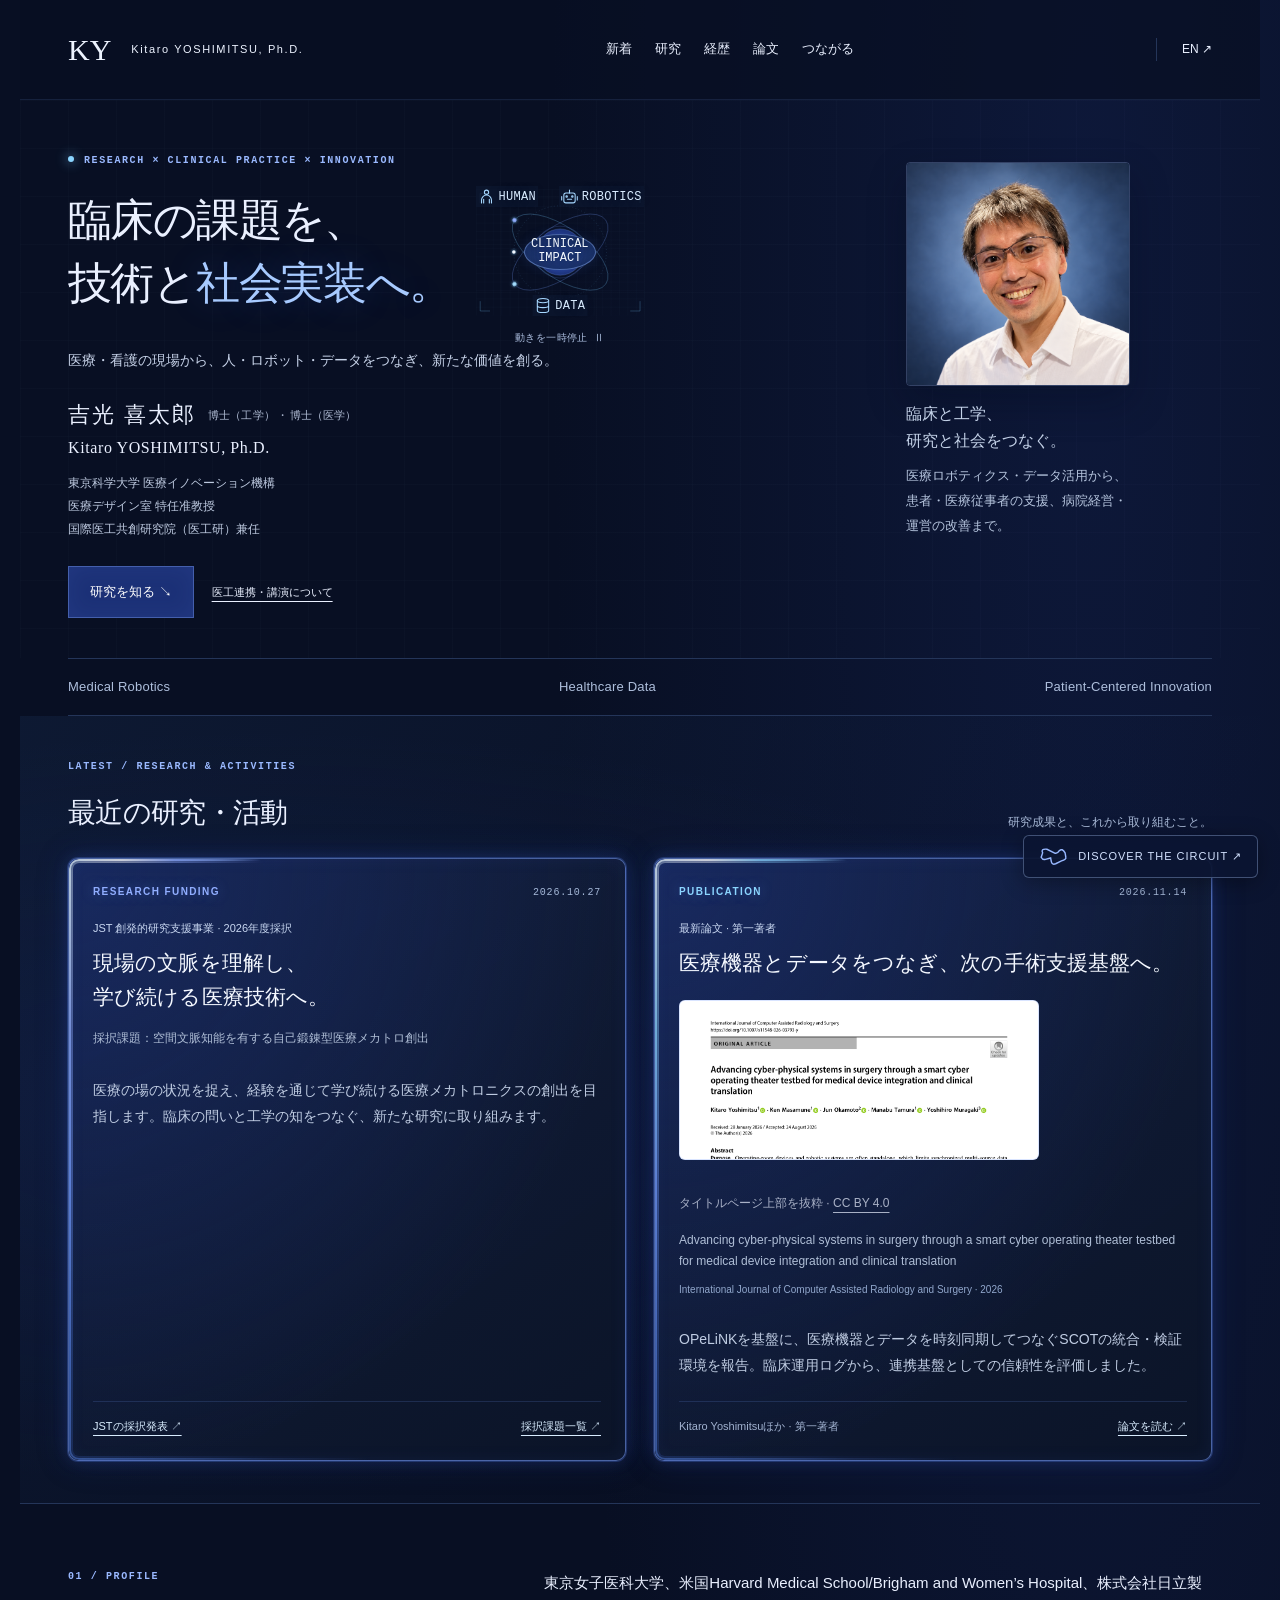
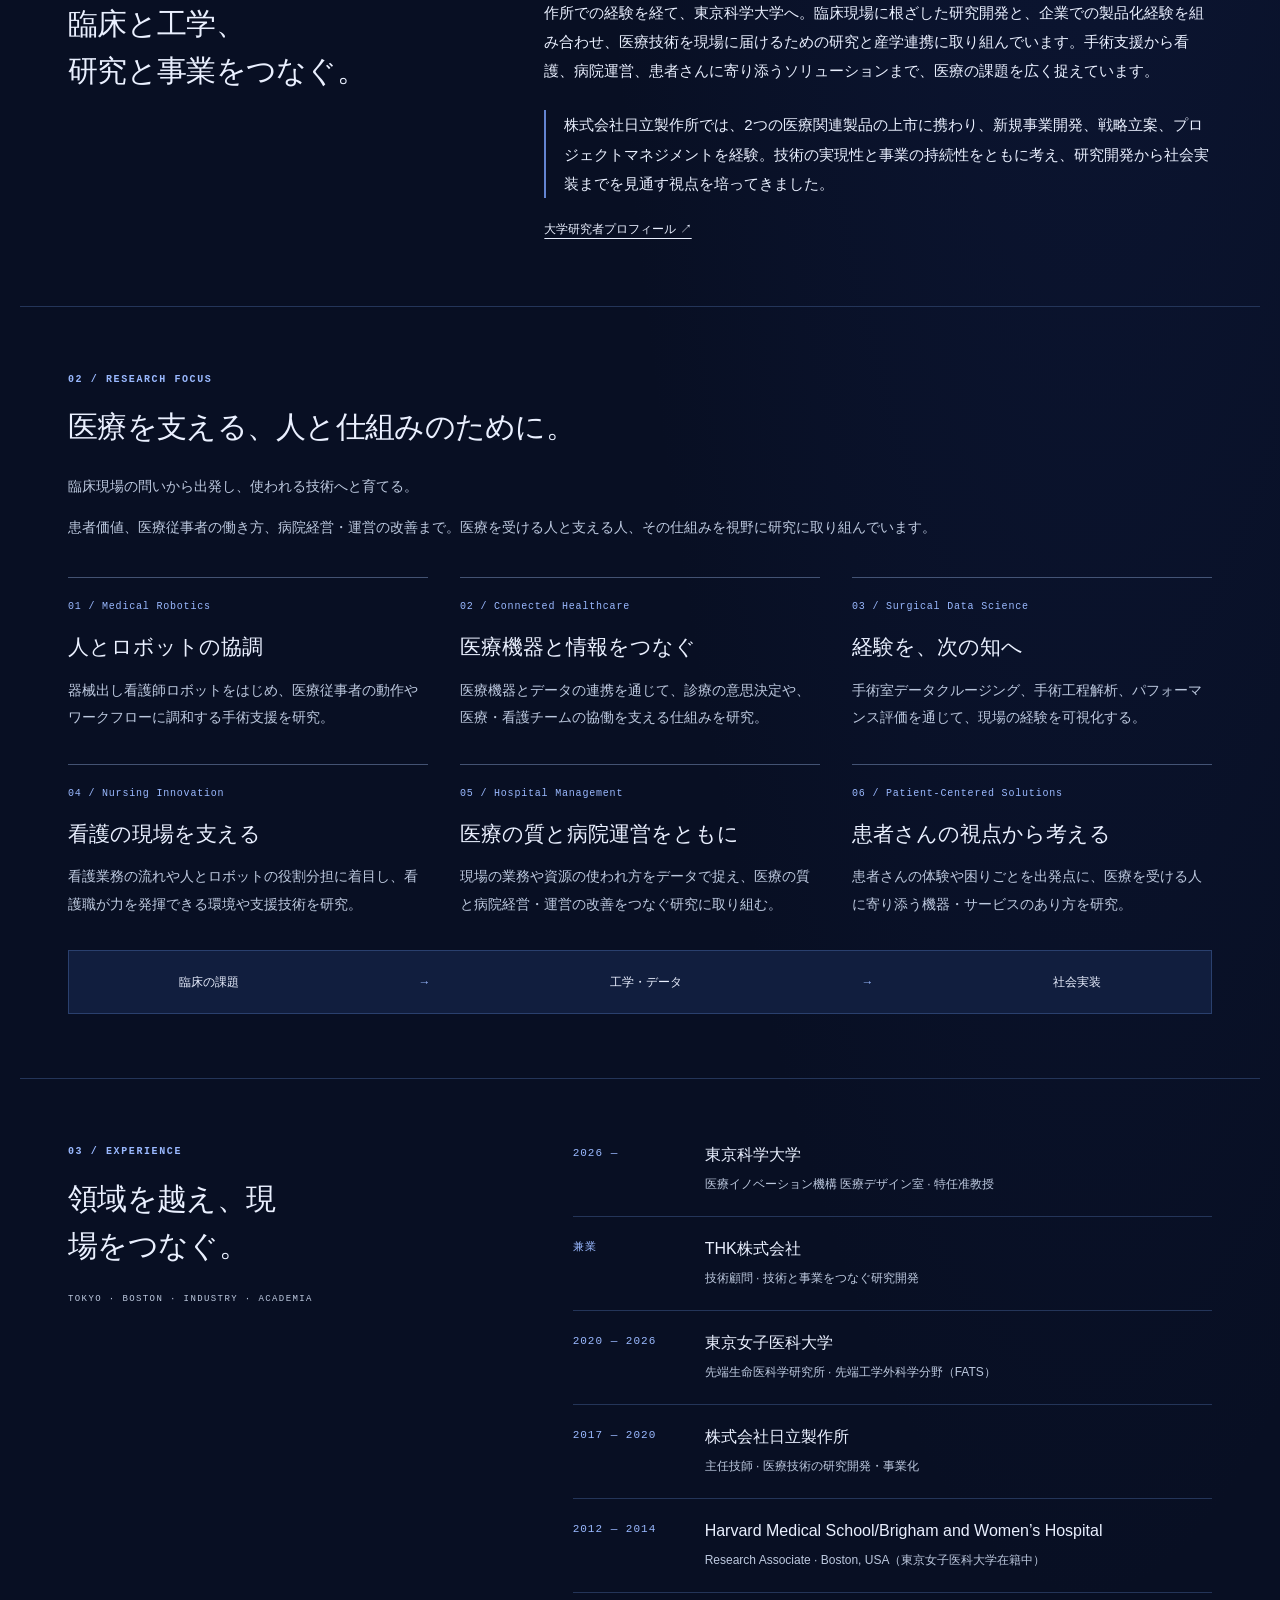
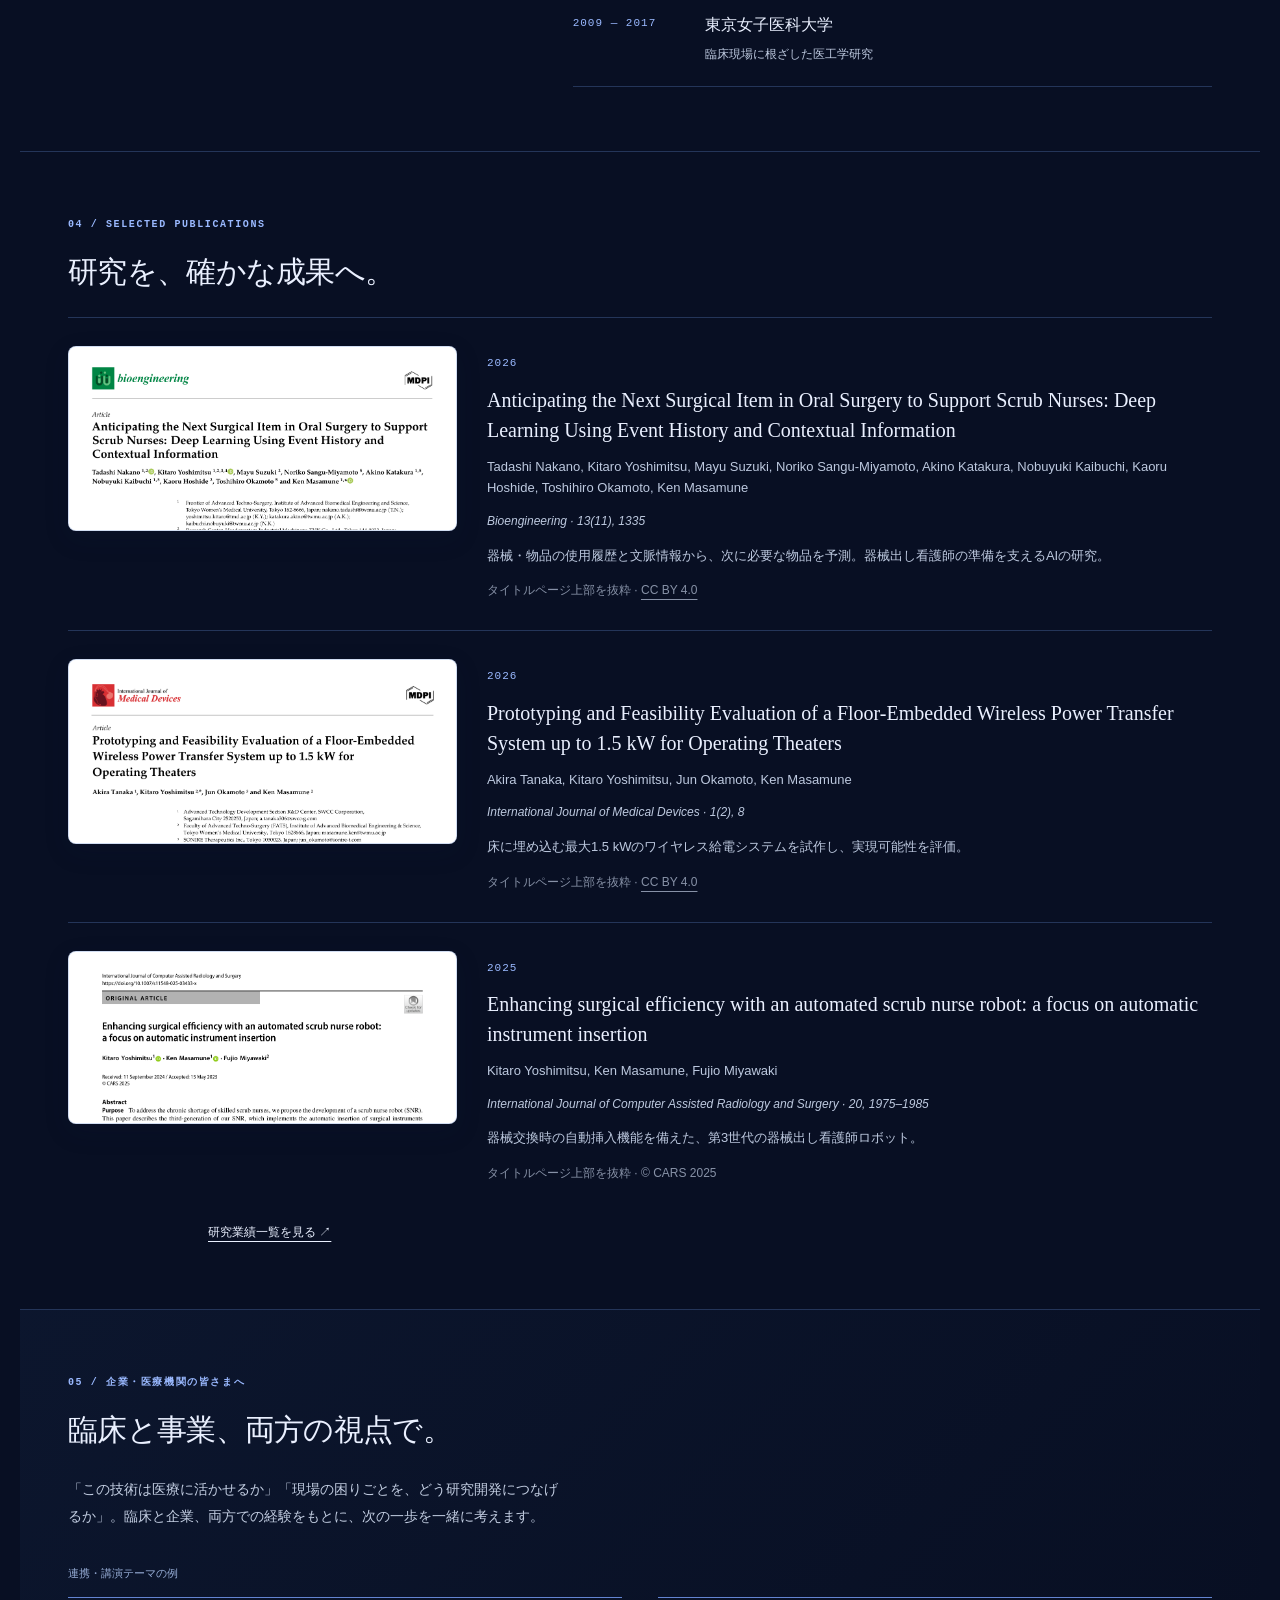
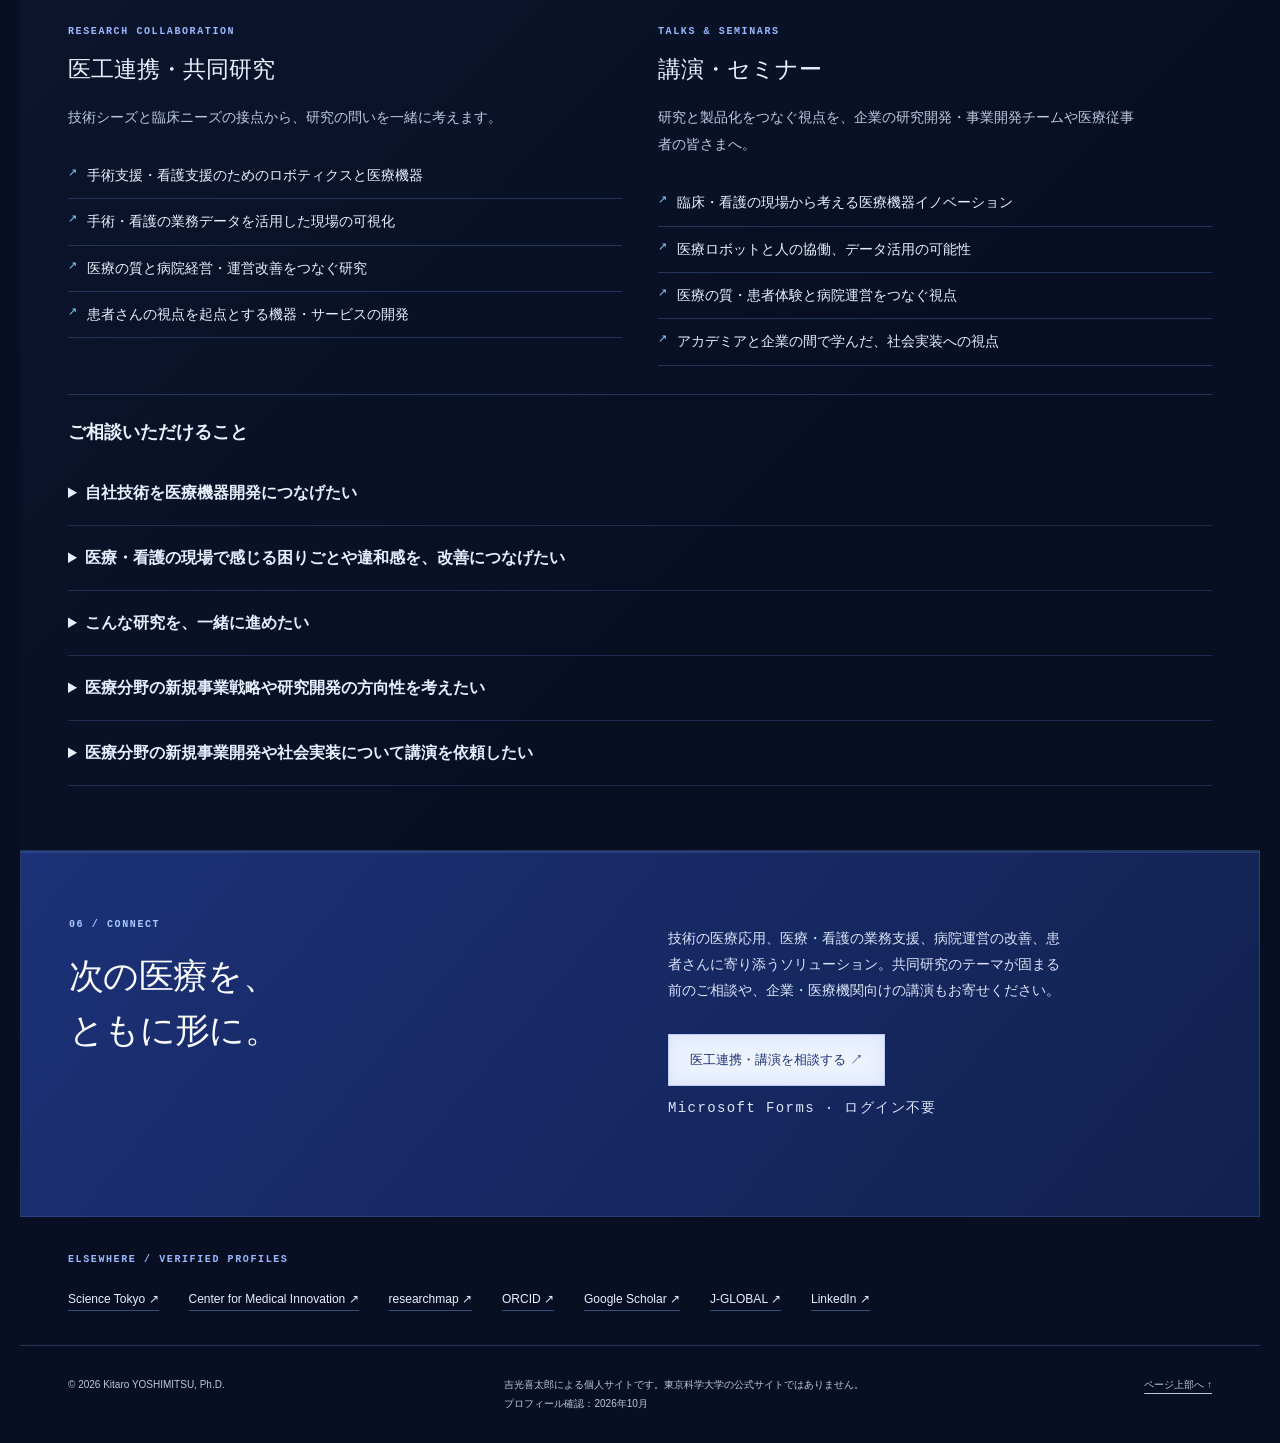
==== commit 39f411e0: "Update research news and selected publications with PDF thumbnails" ====
--- a/index.html
+++ b/index.html
@@ -1,3 +1,3 @@
 <!DOCTYPE html>
 
-<html lang="ja"><head><meta charset="utf-8"/><meta content="width=device-width,initial-scale=1" name="viewport"/><title>吉光喜太郎 | 医工連携・医療機器開発・講演 | Kitaro YOSHIMITSU, Ph.D.</title><meta content="東京科学大学の研究者・吉光喜太郎の個人サイト。医療・看護の現場から、人・ロボット・データをつなぎ、新たな価値を創る。研究成果、医工連携、講演のご案内。" name="description"/><meta content="index,follow,max-image-preview:large" name="robots"/><meta content="#1c3177" name="theme-color"/><meta content="profile" property="og:type"/><meta content="吉光喜太郎 | 医工連携・医療機器開発・講演 | Kitaro YOSHIMITSU, Ph.D." property="og:title"/><meta content="東京科学大学の研究者・吉光喜太郎の個人サイト。医療・看護の現場から、人・ロボット・データをつなぎ、新たな価値を創る。研究成果、医工連携、講演のご案内。" property="og:description"/><meta content="ja_JP" property="og:locale"/><meta content="summary_large_image" name="twitter:card"/><link href="favicon.svg" rel="icon" type="image/svg+xml"/><link href="style.css?v=28" rel="stylesheet"/><script defer="" src="motion.js?v=2"></script><script type="application/ld+json">{"@context": "https://schema.org", "@graph": [{"@type": "Person", "@id": "https://kitaro-bit.github.io/#person", "name": "Kitaro YOSHIMITSU", "honorificSuffix": "Ph.D.", "alternateName": "吉光喜太郎", "jobTitle": "Specially Appointed Associate Professor", "affiliation": {"@type": "Organization", "name": "Institute of Science Tokyo", "url": "https://www.isct.ac.jp/"}, "knowsAbout": ["Digital Surgery", "Medical Robotics", "Surgical Data Science", "Nursing Innovation", "Hospital Management", "Patient-Centered Solutions"], "sameAs": ["https://reins.tmd.ac.jp/html/100049686_ja.html", "https://researchmap.jp/kitaro", "https://orcid.org/0000-0002-7323-9958", "https://scholar.google.com/citations?user=akNv9UMAAAAJ", "https://jglobal.jst.go.jp/detail?JGLOBAL_ID=201101007482646540", "https://www.linkedin.com/in/kitaro/"], "url": "https://kitaro-bit.github.io/"}, {"@type": "ProfilePage", "name": "吉光喜太郎 | 医工連携・医療機器開発・講演 | Kitaro YOSHIMITSU, Ph.D.", "inLanguage": "ja", "mainEntity": {"@id": "https://kitaro-bit.github.io/#person"}, "url": "https://kitaro-bit.github.io/"}]}</script><link href="https://kitaro-bit.github.io/" rel="canonical"/><link href="https://kitaro-bit.github.io/" hreflang="ja" rel="alternate"/><link href="https://kitaro-bit.github.io/en/" hreflang="en" rel="alternate"/><link href="https://kitaro-bit.github.io/" hreflang="x-default" rel="alternate"/><meta content="https://kitaro-bit.github.io/" property="og:url"/><meta content="https://kitaro-bit.github.io/og.png" property="og:image"/><meta content="https://kitaro-bit.github.io/og.png" name="twitter:image"/><link rel="stylesheet" href="circuit.css?v=7"><script defer src="circuit.js?v=6"></script></head><body><a class="skip" href="#main">本文へ移動</a><header class="site-header"><a class="brand" href="./">KY<span>Kitaro YOSHIMITSU, Ph.D.</span></a><nav aria-label="メインナビゲーション"><a href="#latest">新着</a><a href="#research">研究</a><a href="#career">経歴</a><a href="#publications">論文</a><a href="#connect">つながる</a></nav><a class="language" href="en/" hreflang="en" lang="en">EN <span aria-hidden="true">↗</span></a></header><main id="main"><section class="hero"><div><p class="eyebrow">RESEARCH × CLINICAL PRACTICE × INNOVATION</p><div class="hero-heading"><h1>臨床の課題を、<br/>技術と<span class="phrase">社会実装へ。</span></h1><div class="visual-shell"><div aria-label="HUMAN・ROBOTICS・DATAをつなぎ、患者さん、医療従事者、病院経営・運営に価値を届けるCLINICAL IMPACTの軌道図" class="visual orbital-diagram" role="img"><svg viewbox="0 0 480 360"><defs><pattern height="24" id="grid" patternunits="userSpaceOnUse" width="24"><path d="M24 0H0V24" fill="none" stroke="#7297da" stroke-opacity=".16" stroke-width=".6"></path></pattern><radialgradient id="core"><stop stop-color="#365bd0"></stop><stop offset="1" stop-color="#1c3177"></stop></radialgradient></defs><rect fill="url(#grid)" height="360" width="480"></rect><g fill="none"><circle class="orbit-ring" cx="240" cy="180" r="132" stroke="#79c9ff" stroke-dasharray="2 7" stroke-opacity=".5"></circle><ellipse cx="240" cy="180" rx="159" ry="72" stroke="#739cf9" stroke-opacity=".65" transform="rotate(-35 240 180)"></ellipse><ellipse cx="240" cy="180" rx="159" ry="72" stroke="#79c9ff" stroke-opacity=".65" transform="rotate(35 240 180)"></ellipse><circle cx="240" cy="180" r="74" stroke="#739cf9" stroke-opacity=".5"></circle><circle class="core-pulse" cx="240" cy="180" r="57" stroke="#79c9ff" stroke-opacity=".5"></circle></g><circle cx="240" cy="180" fill="url(#core)" r="66" stroke="#8fb6ff" stroke-opacity=".6"></circle><g transform="rotate(-35 240 180)"><circle class="satellite satellite-one" fill="#a6dfff" r="6"></circle></g><g transform="rotate(35 240 180)"><circle class="satellite satellite-two" fill="#92abff" r="6"></circle></g><circle class="satellite satellite-three" fill="#f3f8ff" r="5"></circle><g fill="#b4caff" font-size="11" letter-spacing="2"></g><path d="M12 40V12H40 M440 12H468V40 M468 320V348H440 M40 348H12V320" fill="none" stroke="#79c9ff" stroke-opacity=".7"></path></svg><span aria-hidden="true" class="orbit-person"><svg aria-hidden="true" class="orbit-symbol" fill="none" stroke="currentColor" stroke-linecap="round" stroke-linejoin="round" stroke-width="1.5" viewbox="0 0 24 24"><circle cx="12" cy="6" r="3"></circle><path d="M5 21v-4a7 7 0 0 1 14 0v4M8 21v-5m8 5v-5"></path></svg><b>HUMAN</b></span><span aria-hidden="true" class="orbit-robot"><svg aria-hidden="true" class="orbit-symbol" fill="none" stroke="currentColor" stroke-linecap="round" stroke-linejoin="round" stroke-width="1.5" viewbox="0 0 24 24"><rect height="14" rx="3" width="16" x="4" y="7"></rect><path d="M12 7V3M9 16h6M1 12v5m22-5v5"></path><circle cx="8" cy="12" r="1"></circle><circle cx="16" cy="12" r="1"></circle></svg><b>ROBOTICS</b></span><span aria-hidden="true" class="orbit-data"><svg aria-hidden="true" class="orbit-symbol" fill="none" stroke="currentColor" stroke-linecap="round" stroke-linejoin="round" stroke-width="1.5" viewbox="0 0 24 24"><ellipse cx="12" cy="5" rx="8" ry="3"></ellipse><path d="M4 5v14c0 4 16 4 16 0V5M4 12c0 4 16 4 16 0"></path></svg><b>DATA</b></span><span aria-hidden="true" class="orbit-core-label"><span>CLINICAL</span><span>IMPACT</span></span></div><button aria-pressed="false" class="motion-toggle" type="button">動きを一時停止 <span aria-hidden="true">Ⅱ</span></button></div></div><p class="hero-intro">医療・看護の現場から、人・ロボット・データをつなぎ、新たな価値を創る。</p><div class="identity"><h2>吉光 喜太郎<small class="degrees"><b>博士（工学）</b><i aria-hidden="true">・</i><b>博士（医学）</b></small><span>Kitaro YOSHIMITSU, Ph.D.</span></h2><p>東京科学大学 医療イノベーション機構<br/>医療デザイン室 特任准教授<br/>国際医工共創研究院（医工研）兼任</p></div><a class="button" href="#research">研究を知る ↘</a><a class="text-link" href="#partnerships">医工連携・講演について</a></div><aside aria-label="ポートレートと研究の視点" class="hero-aside"><div class="aside-profile"><img alt="吉光喜太郎" height="1254" loading="eager" src="portrait-edited-v1.png" width="1254"/><div><h3>臨床と工学、<br/>研究と社会をつなぐ。</h3><p class="portrait-scope">医療ロボティクス・データ活用から、患者・医療従事者の支援、病院経営・運営の改善まで。</p></div></div></aside></section><div class="fields"><span>Medical Robotics</span><span>Healthcare Data</span><span>Patient-Centered Innovation</span></div><section class="latest-news section" id="latest"><div class="latest-heading"><div><p class="eyebrow">LATEST / RESEARCH &amp; ACTIVITIES</p><h2>最近の研究・活動</h2></div><p class="latest-caption">研究成果と、これから取り組むこと。</p></div><div class="news-grid"><article class="news-card news-grant"><div class="news-meta"><span class="news-type">RESEARCH FUNDING</span><time datetime="2026-10-27">2026.10.27</time></div><p class="news-category">JST 創発的研究支援事業 · 2026年度採択</p><h3>現場の文脈を理解し、<br/>学び続ける医療技術へ。</h3><p class="news-bibliography">採択課題：空間文脈知能を有する自己鍛錬型医療メカトロ創出</p><p class="news-description">医療の場の状況を捉え、経験を通じて学び続ける医療メカトロニクスの創出を目指します。臨床の問いと工学の知をつなぐ、新たな研究に取り組みます。</p><div class="news-footer"><a class="news-link" href="https://www.jst.go.jp/pr/info/info1882/index.html">JSTの採択発表 ↗</a><a class="news-link" href="https://www.jst.go.jp/souhatsu/document/res2026.pdf#page=9">採択課題一覧 ↗</a></div></article><article class="news-card news-paper"><div class="news-meta"><span class="news-type">PUBLICATION</span><time datetime="2026-10-15">2026.10.15</time></div><p class="news-category">最新論文 · 責任著者</p><h3>医療機器のケーブルを減らす、<br/>床からのワイヤレス給電。</h3><p class="news-bibliography"><a href="https://doi.org/10.3390/ijmd1020008">Prototyping and Feasibility Evaluation of a Floor-Embedded Wireless Power Transfer System up to 1.5 kW for Operating Theaters ↗</a><span>International Journal of Medical Devices · 2026, 1(2), 8</span></p><p class="news-description">手術室の床に埋め込む最大1.5 kWのワイヤレス給電システムを試作し、実現可能性を評価。医療機器の配置や現場の動きやすさを考える、基盤技術の研究です。</p><div class="news-footer"><span>Akira Tanakaほか / Kitaro Yoshimitsu：責任著者</span><a class="news-link" href="https://doi.org/10.3390/ijmd1020008">論文を読む ↗</a></div></article></div></section><section class="about section" id="profile"><div><p class="eyebrow">01 / PROFILE</p><h2>臨床と工学、<br/>研究と事業をつなぐ。</h2></div><div class="prose"><p>東京女子医科大学、米国Harvard Medical School/Brigham and Women’s Hospital、株式会社日立製作所での経験を経て、東京科学大学へ。臨床現場に根ざした研究開発と、企業での製品化経験を組み合わせ、医療技術を現場に届けるための研究と産学連携に取り組んでいます。手術支援から看護、病院運営、患者さんに寄り添うソリューションまで、医療の課題を広く捉えています。</p><p>株式会社日立製作所では、2つの医療関連製品の上市に携わり、新規事業開発、戦略立案、プロジェクトマネジメントを経験。技術の実現性と事業の持続性をともに考え、研究開発から社会実装までを見通す視点を培ってきました。</p><a class="text-link" href="https://reins.tmd.ac.jp/html/100049686_ja.html">大学研究者プロフィール ↗</a></div></section><section class="research section" id="research"><p class="eyebrow">02 / RESEARCH FOCUS</p><h2>医療を支える、人と仕組みのために。</h2><p class="section-intro">臨床現場の問いから出発し、使われる技術へと育てる。</p><p class="research-scope">患者価値、医療従事者の働き方、病院経営・運営の改善まで。医療を受ける人と支える人、その仕組みを視野に研究に取り組んでいます。</p><div class="themes"><article class="theme"><span class="index">01 / Medical Robotics</span><h3>人とロボットの協調</h3><p>器械出し看護師ロボットをはじめ、医療従事者の動作やワークフローに調和する手術支援を研究。</p><span aria-hidden="true" class="theme-line"></span></article><article class="theme"><span class="index">02 / Connected Healthcare</span><h3>医療機器と情報をつなぐ</h3><p>医療機器とデータの連携を通じて、診療の意思決定や、医療・看護チームの協働を支える仕組みを研究。</p><span aria-hidden="true" class="theme-line"></span></article><article class="theme"><span class="index">03 / Surgical Data Science</span><h3>経験を、次の知へ</h3><p>手術室データクルージング、手術工程解析、パフォーマンス評価を通じて、現場の経験を可視化する。</p><span aria-hidden="true" class="theme-line"></span></article><article class="theme"><span class="index">04 / Nursing Innovation</span><h3>看護の現場を支える</h3><p>看護業務の流れや人とロボットの役割分担に着目し、看護職が力を発揮できる環境や支援技術を研究。</p><span aria-hidden="true" class="theme-line"></span></article><article class="theme"><span class="index">05 / Hospital Management</span><h3>医療の質と病院運営をともに</h3><p>現場の業務や資源の使われ方をデータで捉え、医療の質と病院経営・運営の改善をつなぐ研究に取り組む。</p><span aria-hidden="true" class="theme-line"></span></article><article class="theme"><span class="index">06 / Patient-Centered Solutions</span><h3>患者さんの視点から考える</h3><p>患者さんの体験や困りごとを出発点に、医療を受ける人に寄り添う機器・サービスのあり方を研究。</p><span aria-hidden="true" class="theme-line"></span></article></div><div class="process"><strong>臨床の課題</strong><span aria-hidden="true">→</span><strong>工学・データ</strong><span aria-hidden="true">→</span><strong>社会実装</strong></div></section><section class="career section" id="career"><div><p class="eyebrow">03 / EXPERIENCE</p><h2>領域を越え、現場をつなぐ。</h2><p class="small">TOKYO · BOSTON · INDUSTRY · ACADEMIA</p></div><ol class="timeline"><li><span class="date">2026 —</span><div><h3>東京科学大学</h3><p>医療イノベーション機構 医療デザイン室 · 特任准教授</p></div></li><li><span class="date">兼業</span><div><h3>THK株式会社</h3><p>技術顧問 · 技術と事業をつなぐ研究開発</p></div></li><li><span class="date">2020 — 2026</span><div><h3>東京女子医科大学</h3><p>先端生命医科学研究所 · 先端工学外科学分野（FATS）</p></div></li><li><span class="date">2017 — 2020</span><div><h3>株式会社日立製作所</h3><p>主任技師 · 医療技術の研究開発・事業化</p></div></li><li><span class="date">2012 — 2014</span><div><h3>Harvard Medical School/Brigham and Women’s Hospital</h3><p>Research Associate · Boston, USA（東京女子医科大学在籍中）</p></div></li><li><span class="date">2009 — 2017</span><div><h3>東京女子医科大学</h3><p>臨床現場に根ざした医工学研究</p></div></li></ol></section><section class="publications section" id="publications"><p class="eyebrow">04 / SELECTED PUBLICATIONS</p><h2>研究を、確かな成果へ。</h2><div><article class="paper"><span class="date">2025</span><div><h3><a href="https://doi.org/10.1007/s11548-025-03433-x">Enhancing surgical efficiency with an automated scrub nurse robot: a focus on automatic instrument insertion <span aria-hidden="true">↗</span></a></h3><p class="authors">Kitaro Yoshimitsu, Ken Masamune, Fujio Miyawaki</p><p class="journal">International Journal of Computer Assisted Radiology and Surgery · 20, 1975–1985</p><p>器械交換時の自動挿入機能を備えた、第3世代の器械出し看護師ロボット。</p></div></article><article class="paper"><span class="date">2024</span><div><h3><a href="https://doi.org/10.1080/01691864.2024.2438653">Exploring the potential of service robots in guiding patients and assisting mobility in medical facilities <span aria-hidden="true">↗</span></a></h3><p class="authors">Kitaro Yoshimitsu, Yasuto Shiigi, Etsuko Kobayashi, Kenta Kuwana, Kaori Kusuda, Kaoru Hoshide, Yoshihiro Muragaki, Ken Masamune</p><p class="journal">Advanced Robotics · 38(24), 1758–1769</p><p>医療施設での患者案内ロボットの試行と、患者・病院職員への調査を通じ、移動に関わる業務を支える可能性を検討。</p></div></article><article class="paper"><span class="date">2023</span><div><h3><a href="https://doi.org/10.2176/jns-nmc.2022-0350">Precise Brain-shift Prediction by New Combination of W-Net Deep Learning for Neurosurgical Navigation <span aria-hidden="true">↗</span></a></h3><p class="authors">Takafumi Shimamoto, Yuko Sano, Kitaro Yoshimitsu, Ken Masamune, Yoshihiro Muragaki</p><p class="journal">Neurologia medico-chirurgica · 63(7), 295–303</p><p>深層学習を用い、術中の脳変形を補正する画像誘導手術の研究。</p></div></article></div><a class="text-link" href="https://researchmap.jp/kitaro/published_papers">研究業績一覧を見る ↗</a></section><section class="partnerships section" id="partnerships"><p class="eyebrow">05 / 企業・医療機関の皆さまへ</p><h2><span class="phrase">臨床と事業、</span><span class="phrase">両方の視点で。</span></h2><p class="partner-intro">「この技術は医療に活かせるか」「現場の困りごとを、どう研究開発につなげるか」。臨床と企業、両方での経験をもとに、次の一歩を一緒に考えます。</p><p class="topic-label">連携・講演テーマの例</p><div class="partner-columns"><article class="partner-column"><p class="eyebrow">RESEARCH COLLABORATION</p><h3>医工連携・共同研究</h3><p>技術シーズと臨床ニーズの接点から、研究の問いを一緒に考えます。</p><ul><li>手術支援・看護支援のためのロボティクスと医療機器</li><li>手術・看護の業務データを活用した現場の可視化</li><li>医療の質と病院経営・運営改善をつなぐ研究</li><li>患者さんの視点を起点とする機器・サービスの開発</li></ul></article><article class="partner-column"><p class="eyebrow">TALKS &amp; SEMINARS</p><h3>講演・セミナー</h3><p>研究と製品化をつなぐ視点を、企業の研究開発・事業開発チームや医療従事者の皆さまへ。</p><ul><li>臨床・看護の現場から考える医療機器イノベーション</li><li>医療ロボットと人の協働、データ活用の可能性</li><li>医療の質・患者体験と病院運営をつなぐ視点</li><li>アカデミアと企業の間で学んだ、社会実装への視点</li></ul></article></div><div class="consultations"><h3>ご相談いただけること</h3><details><summary>自社技術を医療機器開発につなげたい</summary><p>技術シーズと臨床ニーズの接点を整理し、医工連携による研究開発テーマや、事業化に向けて検討すべき課題を一緒に考えます。</p></details><details><summary>医療・看護の現場で感じる困りごとや違和感を、改善につなげたい</summary><p>日々の診療・看護・病院運営で感じる「ここが困る」「当たり前だと思ってきたけれど、このやり方は変えられないか」を出発点に、課題の整理から、技術や仕組みによる解決の可能性を一緒に考えます。</p></details><details><summary>こんな研究を、一緒に進めたい</summary><p>研究の着想や現場での気づきを持ち寄り、研究の問いや進め方を一緒に考えます。具体的な計画が固まる前の段階から、共同研究についてご相談いただけます。</p></details><details><summary>医療分野の新規事業戦略や研究開発の方向性を考えたい</summary><p>臨床現場の課題、自社の技術や強み、患者・医療従事者・医療機関にとっての価値を整理し、新規事業の戦略立案や、事業化を見据えた研究開発の方向性を一緒に考えます。</p></details><details><summary>医療分野の新規事業開発や社会実装について講演を依頼したい</summary><p>医療機器イノベーション、医療ロボット、臨床ニーズを起点とする研究開発など、対象者や目的に合わせて講演・セミナーのテーマをご相談いただけます。</p></details></div></section><section class="contact section" id="connect"><div><p class="eyebrow">06 / CONNECT</p><h2>次の医療を、<br/>ともに形に。</h2></div><div><p>技術の医療応用、医療・看護の業務支援、病院運営の改善、患者さんに寄り添うソリューション。共同研究のテーマが固まる前のご相談や、企業・医療機関向けの講演もお寄せください。</p><a class="button light" href="https://forms.cloud.microsoft/r/wiZXnQCnqT">医工連携・講演を相談する ↗</a><p class="small">Microsoft Forms · ログイン不要</p></div></section><section class="profiles"><p class="eyebrow">ELSEWHERE / VERIFIED PROFILES</p><div><a href="https://reins.tmd.ac.jp/html/100049686_ja.html">Science Tokyo <span aria-hidden="true">↗</span></a><a href="https://tmdu-oi.jp/ourvision/member/">Center for Medical Innovation <span aria-hidden="true">↗</span></a><a href="https://researchmap.jp/kitaro">researchmap <span aria-hidden="true">↗</span></a><a href="https://orcid.org/0000-0002-7323-9958">ORCID <span aria-hidden="true">↗</span></a><a href="https://scholar.google.com/citations?user=akNv9UMAAAAJ">Google Scholar <span aria-hidden="true">↗</span></a><a href="https://jglobal.jst.go.jp/detail?JGLOBAL_ID=201101007482646540">J-GLOBAL <span aria-hidden="true">↗</span></a><a href="https://www.linkedin.com/in/kitaro/">LinkedIn <span aria-hidden="true">↗</span></a></div></section></main><footer><p>© 2026 Kitaro YOSHIMITSU, Ph.D.</p><p>吉光喜太郎による個人サイトです。東京科学大学の公式サイトではありません。<br/>プロフィール確認：2026年10月</p><a href="#main">ページ上部へ ↑</a></footer></body></html>+<html lang="ja"><head><meta charset="utf-8"/><meta content="width=device-width,initial-scale=1" name="viewport"/><title>吉光喜太郎 | 医工連携・医療機器開発・講演 | Kitaro YOSHIMITSU, Ph.D.</title><meta content="東京科学大学の研究者・吉光喜太郎の個人サイト。医療・看護の現場から、人・ロボット・データをつなぎ、新たな価値を創る。研究成果、医工連携、講演のご案内。" name="description"/><meta content="index,follow,max-image-preview:large" name="robots"/><meta content="#1c3177" name="theme-color"/><meta content="profile" property="og:type"/><meta content="吉光喜太郎 | 医工連携・医療機器開発・講演 | Kitaro YOSHIMITSU, Ph.D." property="og:title"/><meta content="東京科学大学の研究者・吉光喜太郎の個人サイト。医療・看護の現場から、人・ロボット・データをつなぎ、新たな価値を創る。研究成果、医工連携、講演のご案内。" property="og:description"/><meta content="ja_JP" property="og:locale"/><meta content="summary_large_image" name="twitter:card"/><link href="favicon.svg" rel="icon" type="image/svg+xml"/><link href="style.css?v=29" rel="stylesheet"/><script defer="" src="motion.js?v=2"></script><script type="application/ld+json">{"@context": "https://schema.org", "@graph": [{"@type": "Person", "@id": "https://kitaro-bit.github.io/#person", "name": "Kitaro YOSHIMITSU", "honorificSuffix": "Ph.D.", "alternateName": "吉光喜太郎", "jobTitle": "Specially Appointed Associate Professor", "affiliation": {"@type": "Organization", "name": "Institute of Science Tokyo", "url": "https://www.isct.ac.jp/"}, "knowsAbout": ["Digital Surgery", "Medical Robotics", "Surgical Data Science", "Nursing Innovation", "Hospital Management", "Patient-Centered Solutions"], "sameAs": ["https://reins.tmd.ac.jp/html/100049686_ja.html", "https://researchmap.jp/kitaro", "https://orcid.org/0000-0002-7323-9958", "https://scholar.google.com/citations?user=akNv9UMAAAAJ", "https://jglobal.jst.go.jp/detail?JGLOBAL_ID=201101007482646540", "https://www.linkedin.com/in/kitaro/"], "url": "https://kitaro-bit.github.io/"}, {"@type": "ProfilePage", "name": "吉光喜太郎 | 医工連携・医療機器開発・講演 | Kitaro YOSHIMITSU, Ph.D.", "inLanguage": "ja", "mainEntity": {"@id": "https://kitaro-bit.github.io/#person"}, "url": "https://kitaro-bit.github.io/"}]}</script><link href="https://kitaro-bit.github.io/" rel="canonical"/><link href="https://kitaro-bit.github.io/" hreflang="ja" rel="alternate"/><link href="https://kitaro-bit.github.io/en/" hreflang="en" rel="alternate"/><link href="https://kitaro-bit.github.io/" hreflang="x-default" rel="alternate"/><meta content="https://kitaro-bit.github.io/" property="og:url"/><meta content="https://kitaro-bit.github.io/og.png" property="og:image"/><meta content="https://kitaro-bit.github.io/og.png" name="twitter:image"/><link href="circuit.css?v=8" rel="stylesheet"/><script defer="" src="circuit.js?v=9"></script></head><body><a class="skip" href="#main">本文へ移動</a><header class="site-header"><a class="brand" href="./">KY<span>Kitaro YOSHIMITSU, Ph.D.</span></a><nav aria-label="メインナビゲーション"><a href="#latest">新着</a><a href="#research">研究</a><a href="#career">経歴</a><a href="#publications">論文</a><a href="#connect">つながる</a></nav><a class="language" href="en/" hreflang="en" lang="en">EN <span aria-hidden="true">↗</span></a></header><main id="main"><section class="hero"><div><p class="eyebrow">RESEARCH × CLINICAL PRACTICE × INNOVATION</p><div class="hero-heading"><h1>臨床の課題を、<br/>技術と<span class="phrase">社会実装へ。</span></h1><div class="visual-shell"><div aria-label="HUMAN・ROBOTICS・DATAをつなぎ、患者さん、医療従事者、病院経営・運営に価値を届けるCLINICAL IMPACTの軌道図" class="visual orbital-diagram" role="img"><svg viewbox="0 0 480 360"><defs><pattern height="24" id="grid" patternunits="userSpaceOnUse" width="24"><path d="M24 0H0V24" fill="none" stroke="#7297da" stroke-opacity=".16" stroke-width=".6"></path></pattern><radialgradient id="core"><stop stop-color="#365bd0"></stop><stop offset="1" stop-color="#1c3177"></stop></radialgradient></defs><rect fill="url(#grid)" height="360" width="480"></rect><g fill="none"><circle class="orbit-ring" cx="240" cy="180" r="132" stroke="#79c9ff" stroke-dasharray="2 7" stroke-opacity=".5"></circle><ellipse cx="240" cy="180" rx="159" ry="72" stroke="#739cf9" stroke-opacity=".65" transform="rotate(-35 240 180)"></ellipse><ellipse cx="240" cy="180" rx="159" ry="72" stroke="#79c9ff" stroke-opacity=".65" transform="rotate(35 240 180)"></ellipse><circle cx="240" cy="180" r="74" stroke="#739cf9" stroke-opacity=".5"></circle><circle class="core-pulse" cx="240" cy="180" r="57" stroke="#79c9ff" stroke-opacity=".5"></circle></g><circle cx="240" cy="180" fill="url(#core)" r="66" stroke="#8fb6ff" stroke-opacity=".6"></circle><g transform="rotate(-35 240 180)"><circle class="satellite satellite-one" fill="#a6dfff" r="6"></circle></g><g transform="rotate(35 240 180)"><circle class="satellite satellite-two" fill="#92abff" r="6"></circle></g><circle class="satellite satellite-three" fill="#f3f8ff" r="5"></circle><g fill="#b4caff" font-size="11" letter-spacing="2"></g><path d="M12 40V12H40 M440 12H468V40 M468 320V348H440 M40 348H12V320" fill="none" stroke="#79c9ff" stroke-opacity=".7"></path></svg><span aria-hidden="true" class="orbit-person"><svg aria-hidden="true" class="orbit-symbol" fill="none" stroke="currentColor" stroke-linecap="round" stroke-linejoin="round" stroke-width="1.5" viewbox="0 0 24 24"><circle cx="12" cy="6" r="3"></circle><path d="M5 21v-4a7 7 0 0 1 14 0v4M8 21v-5m8 5v-5"></path></svg><b>HUMAN</b></span><span aria-hidden="true" class="orbit-robot"><svg aria-hidden="true" class="orbit-symbol" fill="none" stroke="currentColor" stroke-linecap="round" stroke-linejoin="round" stroke-width="1.5" viewbox="0 0 24 24"><rect height="14" rx="3" width="16" x="4" y="7"></rect><path d="M12 7V3M9 16h6M1 12v5m22-5v5"></path><circle cx="8" cy="12" r="1"></circle><circle cx="16" cy="12" r="1"></circle></svg><b>ROBOTICS</b></span><span aria-hidden="true" class="orbit-data"><svg aria-hidden="true" class="orbit-symbol" fill="none" stroke="currentColor" stroke-linecap="round" stroke-linejoin="round" stroke-width="1.5" viewbox="0 0 24 24"><ellipse cx="12" cy="5" rx="8" ry="3"></ellipse><path d="M4 5v14c0 4 16 4 16 0V5M4 12c0 4 16 4 16 0"></path></svg><b>DATA</b></span><span aria-hidden="true" class="orbit-core-label"><span>CLINICAL</span><span>IMPACT</span></span></div><button aria-pressed="false" class="motion-toggle" type="button">動きを一時停止 <span aria-hidden="true">Ⅱ</span></button></div></div><p class="hero-intro">医療・看護の現場から、人・ロボット・データをつなぎ、新たな価値を創る。</p><div class="identity"><h2>吉光 喜太郎<small class="degrees"><b>博士（工学）</b><i aria-hidden="true">・</i><b>博士（医学）</b></small><span>Kitaro YOSHIMITSU, Ph.D.</span></h2><p>東京科学大学 医療イノベーション機構<br/>医療デザイン室 特任准教授<br/>国際医工共創研究院（医工研）兼任</p></div><a class="button" href="#research">研究を知る ↘</a><a class="text-link" href="#partnerships">医工連携・講演について</a></div><aside aria-label="ポートレートと研究の視点" class="hero-aside"><div class="aside-profile"><img alt="吉光喜太郎" height="1254" loading="eager" src="portrait-edited-v1.png" width="1254"/><div><h3>臨床と工学、<br/>研究と社会をつなぐ。</h3><p class="portrait-scope">医療ロボティクス・データ活用から、患者・医療従事者の支援、病院経営・運営の改善まで。</p></div></div></aside></section><div class="fields"><span>Medical Robotics</span><span>Healthcare Data</span><span>Patient-Centered Innovation</span></div><section class="latest-news section" id="latest"><div class="latest-heading"><div><p class="eyebrow">LATEST / RESEARCH &amp; ACTIVITIES</p><h2>最近の研究・活動</h2></div><p class="latest-caption">研究成果と、これから取り組むこと。</p></div><div class="news-grid"><article class="news-card news-grant"><div class="news-meta"><span class="news-type">RESEARCH FUNDING</span><time datetime="2026-10-27">2026.10.27</time></div><p class="news-category">JST 創発的研究支援事業 · 2026年度採択</p><h3>現場の文脈を理解し、<br/>学び続ける医療技術へ。</h3><p class="news-bibliography">採択課題：空間文脈知能を有する自己鍛錬型医療メカトロ創出</p><p class="news-description">医療の場の状況を捉え、経験を通じて学び続ける医療メカトロニクスの創出を目指します。臨床の問いと工学の知をつなぐ、新たな研究に取り組みます。</p><div class="news-footer"><a class="news-link" href="https://www.jst.go.jp/pr/info/info1882/index.html">JSTの採択発表 ↗</a><a class="news-link" href="https://www.jst.go.jp/souhatsu/document/res2026.pdf#page=9">採択課題一覧 ↗</a></div></article><article class="news-card news-paper"><div class="news-meta"><span class="news-type">PUBLICATION</span><time datetime="2026-11-14">2026.11.14</time></div><p class="news-category">最新論文 · 第一著者</p><h3>医療機器とデータをつなぎ、次の手術支援基盤へ。</h3><a aria-label="SCOT論文：出版社ページへ" class="news-paper-preview" href="https://doi.org/10.1007/s11548-026-03793-y"><img alt="SCOT論文のタイトルページ上部" loading="lazy" src="paper-scot.png"/></a><p class="thumbnail-credit">タイトルページ上部を抜粋 · <a href="https://creativecommons.org/licenses/by/4.0/">CC BY 4.0</a></p><p class="news-bibliography"><a href="https://doi.org/10.1007/s11548-026-03793-y">Advancing cyber-physical systems in surgery through a smart cyber operating theater testbed for medical device integration and clinical translation</a><span>International Journal of Computer Assisted Radiology and Surgery · 2026</span></p><p class="news-description">OPeLiNKを基盤に、医療機器とデータを時刻同期してつなぐSCOTの統合・検証環境を報告。臨床運用ログから、連携基盤としての信頼性を評価しました。</p><div class="news-footer"><span>Kitaro Yoshimitsuほか · 第一著者</span><a class="news-link" href="https://doi.org/10.1007/s11548-026-03793-y">論文を読む ↗</a></div></article></div></section><section class="about section" id="profile"><div><p class="eyebrow">01 / PROFILE</p><h2>臨床と工学、<br/>研究と事業をつなぐ。</h2></div><div class="prose"><p>東京女子医科大学、米国Harvard Medical School/Brigham and Women’s Hospital、株式会社日立製作所での経験を経て、東京科学大学へ。臨床現場に根ざした研究開発と、企業での製品化経験を組み合わせ、医療技術を現場に届けるための研究と産学連携に取り組んでいます。手術支援から看護、病院運営、患者さんに寄り添うソリューションまで、医療の課題を広く捉えています。</p><p>株式会社日立製作所では、2つの医療関連製品の上市に携わり、新規事業開発、戦略立案、プロジェクトマネジメントを経験。技術の実現性と事業の持続性をともに考え、研究開発から社会実装までを見通す視点を培ってきました。</p><a class="text-link" href="https://reins.tmd.ac.jp/html/100049686_ja.html">大学研究者プロフィール ↗</a></div></section><section class="research section" id="research"><p class="eyebrow">02 / RESEARCH FOCUS</p><h2>医療を支える、人と仕組みのために。</h2><p class="section-intro">臨床現場の問いから出発し、使われる技術へと育てる。</p><p class="research-scope">患者価値、医療従事者の働き方、病院経営・運営の改善まで。医療を受ける人と支える人、その仕組みを視野に研究に取り組んでいます。</p><div class="themes"><article class="theme"><span class="index">01 / Medical Robotics</span><h3>人とロボットの協調</h3><p>器械出し看護師ロボットをはじめ、医療従事者の動作やワークフローに調和する手術支援を研究。</p><span aria-hidden="true" class="theme-line"></span></article><article class="theme"><span class="index">02 / Connected Healthcare</span><h3>医療機器と情報をつなぐ</h3><p>医療機器とデータの連携を通じて、診療の意思決定や、医療・看護チームの協働を支える仕組みを研究。</p><span aria-hidden="true" class="theme-line"></span></article><article class="theme"><span class="index">03 / Surgical Data Science</span><h3>経験を、次の知へ</h3><p>手術室データクルージング、手術工程解析、パフォーマンス評価を通じて、現場の経験を可視化する。</p><span aria-hidden="true" class="theme-line"></span></article><article class="theme"><span class="index">04 / Nursing Innovation</span><h3>看護の現場を支える</h3><p>看護業務の流れや人とロボットの役割分担に着目し、看護職が力を発揮できる環境や支援技術を研究。</p><span aria-hidden="true" class="theme-line"></span></article><article class="theme"><span class="index">05 / Hospital Management</span><h3>医療の質と病院運営をともに</h3><p>現場の業務や資源の使われ方をデータで捉え、医療の質と病院経営・運営の改善をつなぐ研究に取り組む。</p><span aria-hidden="true" class="theme-line"></span></article><article class="theme"><span class="index">06 / Patient-Centered Solutions</span><h3>患者さんの視点から考える</h3><p>患者さんの体験や困りごとを出発点に、医療を受ける人に寄り添う機器・サービスのあり方を研究。</p><span aria-hidden="true" class="theme-line"></span></article></div><div class="process"><strong>臨床の課題</strong><span aria-hidden="true">→</span><strong>工学・データ</strong><span aria-hidden="true">→</span><strong>社会実装</strong></div></section><section class="career section" id="career"><div><p class="eyebrow">03 / EXPERIENCE</p><h2>領域を越え、現場をつなぐ。</h2><p class="small">TOKYO · BOSTON · INDUSTRY · ACADEMIA</p></div><ol class="timeline"><li><span class="date">2026 —</span><div><h3>東京科学大学</h3><p>医療イノベーション機構 医療デザイン室 · 特任准教授</p></div></li><li><span class="date">兼業</span><div><h3>THK株式会社</h3><p>技術顧問 · 技術と事業をつなぐ研究開発</p></div></li><li><span class="date">2020 — 2026</span><div><h3>東京女子医科大学</h3><p>先端生命医科学研究所 · 先端工学外科学分野（FATS）</p></div></li><li><span class="date">2017 — 2020</span><div><h3>株式会社日立製作所</h3><p>主任技師 · 医療技術の研究開発・事業化</p></div></li><li><span class="date">2012 — 2014</span><div><h3>Harvard Medical School/Brigham and Women’s Hospital</h3><p>Research Associate · Boston, USA（東京女子医科大学在籍中）</p></div></li><li><span class="date">2009 — 2017</span><div><h3>東京女子医科大学</h3><p>臨床現場に根ざした医工学研究</p></div></li></ol></section><section class="publications section" id="publications"><p class="eyebrow">04 / SELECTED PUBLICATIONS</p><h2>研究を、確かな成果へ。</h2><div><article class="paper paper-with-preview"><a aria-label="Anticipating the Next Surgical Item in Oral Surgery to Support Scrub Nurses: Deep Learning Using Event History and Contextual Information" class="paper-preview" href="https://doi.org/10.3390/bioengineering13111335"><img alt="Anticipating the Next Surgical Item in Oral Surgery to Support Scrub Nurses: Deep Learning Using Event History and Contextual Information — title page" loading="lazy" src="paper-nakano.png"/></a><div><span class="date">2026</span><h3><a href="https://doi.org/10.3390/bioengineering13111335">Anticipating the Next Surgical Item in Oral Surgery to Support Scrub Nurses: Deep Learning Using Event History and Contextual Information</a></h3><p class="authors">Tadashi Nakano, Kitaro Yoshimitsu, Mayu Suzuki, Noriko Sangu-Miyamoto, Akino Katakura, Nobuyuki Kaibuchi, Kaoru Hoshide, Toshihiro Okamoto, Ken Masamune</p><p class="journal">Bioengineering · 13(11), 1335</p><p class="paper-summary">器械・物品の使用履歴と文脈情報から、次に必要な物品を予測。器械出し看護師の準備を支えるAIの研究。</p><p class="thumbnail-credit">タイトルページ上部を抜粋 · <a href="https://creativecommons.org/licenses/by/4.0/">CC BY 4.0</a></p></div></article><article class="paper paper-with-preview"><a aria-label="Prototyping and Feasibility Evaluation of a Floor-Embedded Wireless Power Transfer System up to 1.5 kW for Operating Theaters" class="paper-preview" href="https://doi.org/10.3390/ijmd1020008"><img alt="Prototyping and Feasibility Evaluation of a Floor-Embedded Wireless Power Transfer System up to 1.5 kW for Operating Theaters — title page" loading="lazy" src="paper-wireless.png"/></a><div><span class="date">2026</span><h3><a href="https://doi.org/10.3390/ijmd1020008">Prototyping and Feasibility Evaluation of a Floor-Embedded Wireless Power Transfer System up to 1.5 kW for Operating Theaters</a></h3><p class="authors">Akira Tanaka, Kitaro Yoshimitsu, Jun Okamoto, Ken Masamune</p><p class="journal">International Journal of Medical Devices · 1(2), 8</p><p class="paper-summary">床に埋め込む最大1.5 kWのワイヤレス給電システムを試作し、実現可能性を評価。</p><p class="thumbnail-credit">タイトルページ上部を抜粋 · <a href="https://creativecommons.org/licenses/by/4.0/">CC BY 4.0</a></p></div></article><article class="paper paper-with-preview"><a aria-label="Enhancing surgical efficiency with an automated scrub nurse robot: a focus on automatic instrument insertion" class="paper-preview" href="https://doi.org/10.1007/s11548-025-03433-x"><img alt="第3世代器械出し看護師ロボット論文のタイトルページ上部" loading="lazy" src="paper-scrub-robot.png"/></a><div><span class="date">2025</span><h3><a href="https://doi.org/10.1007/s11548-025-03433-x">Enhancing surgical efficiency with an automated scrub nurse robot: a focus on automatic instrument insertion</a></h3><p class="authors">Kitaro Yoshimitsu, Ken Masamune, Fujio Miyawaki</p><p class="journal">International Journal of Computer Assisted Radiology and Surgery · 20, 1975–1985</p><p class="paper-summary">器械交換時の自動挿入機能を備えた、第3世代の器械出し看護師ロボット。</p><p class="thumbnail-credit">タイトルページ上部を抜粋 · © CARS 2025</p></div></article></div><a class="text-link" href="https://researchmap.jp/kitaro/published_papers">研究業績一覧を見る ↗</a></section><section class="partnerships section" id="partnerships"><p class="eyebrow">05 / 企業・医療機関の皆さまへ</p><h2><span class="phrase">臨床と事業、</span><span class="phrase">両方の視点で。</span></h2><p class="partner-intro">「この技術は医療に活かせるか」「現場の困りごとを、どう研究開発につなげるか」。臨床と企業、両方での経験をもとに、次の一歩を一緒に考えます。</p><p class="topic-label">連携・講演テーマの例</p><div class="partner-columns"><article class="partner-column"><p class="eyebrow">RESEARCH COLLABORATION</p><h3>医工連携・共同研究</h3><p>技術シーズと臨床ニーズの接点から、研究の問いを一緒に考えます。</p><ul><li>手術支援・看護支援のためのロボティクスと医療機器</li><li>手術・看護の業務データを活用した現場の可視化</li><li>医療の質と病院経営・運営改善をつなぐ研究</li><li>患者さんの視点を起点とする機器・サービスの開発</li></ul></article><article class="partner-column"><p class="eyebrow">TALKS &amp; SEMINARS</p><h3>講演・セミナー</h3><p>研究と製品化をつなぐ視点を、企業の研究開発・事業開発チームや医療従事者の皆さまへ。</p><ul><li>臨床・看護の現場から考える医療機器イノベーション</li><li>医療ロボットと人の協働、データ活用の可能性</li><li>医療の質・患者体験と病院運営をつなぐ視点</li><li>アカデミアと企業の間で学んだ、社会実装への視点</li></ul></article></div><div class="consultations"><h3>ご相談いただけること</h3><details><summary>自社技術を医療機器開発につなげたい</summary><p>技術シーズと臨床ニーズの接点を整理し、医工連携による研究開発テーマや、事業化に向けて検討すべき課題を一緒に考えます。</p></details><details><summary>医療・看護の現場で感じる困りごとや違和感を、改善につなげたい</summary><p>日々の診療・看護・病院運営で感じる「ここが困る」「当たり前だと思ってきたけれど、このやり方は変えられないか」を出発点に、課題の整理から、技術や仕組みによる解決の可能性を一緒に考えます。</p></details><details><summary>こんな研究を、一緒に進めたい</summary><p>研究の着想や現場での気づきを持ち寄り、研究の問いや進め方を一緒に考えます。具体的な計画が固まる前の段階から、共同研究についてご相談いただけます。</p></details><details><summary>医療分野の新規事業戦略や研究開発の方向性を考えたい</summary><p>臨床現場の課題、自社の技術や強み、患者・医療従事者・医療機関にとっての価値を整理し、新規事業の戦略立案や、事業化を見据えた研究開発の方向性を一緒に考えます。</p></details><details><summary>医療分野の新規事業開発や社会実装について講演を依頼したい</summary><p>医療機器イノベーション、医療ロボット、臨床ニーズを起点とする研究開発など、対象者や目的に合わせて講演・セミナーのテーマをご相談いただけます。</p></details></div></section><section class="contact section" id="connect"><div><p class="eyebrow">06 / CONNECT</p><h2>次の医療を、<br/>ともに形に。</h2></div><div><p>技術の医療応用、医療・看護の業務支援、病院運営の改善、患者さんに寄り添うソリューション。共同研究のテーマが固まる前のご相談や、企業・医療機関向けの講演もお寄せください。</p><a class="button light" href="https://forms.cloud.microsoft/r/wiZXnQCnqT">医工連携・講演を相談する ↗</a><p class="small">Microsoft Forms · ログイン不要</p></div></section><section class="profiles"><p class="eyebrow">ELSEWHERE / VERIFIED PROFILES</p><div><a href="https://reins.tmd.ac.jp/html/100049686_ja.html">Science Tokyo <span aria-hidden="true">↗</span></a><a href="https://tmdu-oi.jp/ourvision/member/">Center for Medical Innovation <span aria-hidden="true">↗</span></a><a href="https://researchmap.jp/kitaro">researchmap <span aria-hidden="true">↗</span></a><a href="https://orcid.org/0000-0002-7323-9958">ORCID <span aria-hidden="true">↗</span></a><a href="https://scholar.google.com/citations?user=akNv9UMAAAAJ">Google Scholar <span aria-hidden="true">↗</span></a><a href="https://jglobal.jst.go.jp/detail?JGLOBAL_ID=201101007482646540">J-GLOBAL <span aria-hidden="true">↗</span></a><a href="https://www.linkedin.com/in/kitaro/">LinkedIn <span aria-hidden="true">↗</span></a></div></section></main><footer><p>© 2026 Kitaro YOSHIMITSU, Ph.D.</p><p>吉光喜太郎による個人サイトです。東京科学大学の公式サイトではありません。<br/>プロフィール確認：2026年10月</p><a href="#main">ページ上部へ ↑</a></footer></body></html>
--- a/style.css
+++ b/style.css
@@ -228,3 +228,14 @@
 /* Subtle rounded corners keep the neon frame continuous. */
 .news-card{border-radius:10px}
 .news-card::before,.news-card::after{border-radius:inherit}
+
+/* Actual PDF title-page previews; no reconstruction of publisher artwork. */
+.paper-with-preview{display:grid;grid-template-columns:minmax(220px,34%) minmax(0,1fr);gap:30px;align-items:start}
+.paper-preview{display:block;overflow:hidden;border:1px solid #7799d955;border-radius:8px;background:#fff;box-shadow:0 8px 24px #0c173b28;transition:transform .2s,border-color .2s}
+.paper-preview:hover{transform:translateY(-3px);border-color:#8bd5ff}
+.paper-preview img,.news-paper-preview img{display:block;width:100%;height:auto}
+.paper-with-preview h3{margin-top:9px}.paper-with-preview .authors{font-size:13px;line-height:1.65}.thumbnail-credit{font-size:12px!important;opacity:.7;margin-top:12px}
+.paper-preview-pending{min-height:145px;display:flex;flex-direction:column;align-items:center;justify-content:center;background:#13234d;color:#b8d5ff;gap:10px}.paper-preview-pending span{font-size:24px;letter-spacing:.14em}.paper-preview-pending small{font-size:13px}
+.news-paper-preview{display:block;max-width:360px;margin:20px 0;border:1px solid #8cafff55;border-radius:6px;overflow:hidden;background:white}
+@media(max-width:700px){.paper-with-preview{grid-template-columns:1fr;gap:18px}.paper-preview{max-width:460px}.paper-with-preview h3{font-size:20px}.news-paper-preview{max-width:100%}}
+@media(prefers-reduced-motion:reduce){.paper-preview{transition:none}}
--- a/circuit.css
+++ b/circuit.css
@@ -132,3 +132,24 @@
 .circuit-toggle-status.is-recovering strong{color:#ffdc9f;text-shadow:0 0 8px #dda75a88}
 html.motion-paused .circuit-car-outline{animation-play-state:paused}
 @media(prefers-reduced-motion:reduce){.circuit-car-outline{animation:none!important}}
+
+/* Physical pit-sign boards: black panels, coarse LED dots, strong numbers and short signals. */
+html.circuit-mode .latest-heading .eyebrow::before{content:'PIT BOARD / '}
+html.circuit-mode .pitwall-status{display:block!important;padding:0;margin:0 -22px 24px;background:none;border:0}
+.pit-sign{position:relative;padding:19px 22px 17px;border:7px solid #28344c;background:radial-gradient(circle at 7px 7px,#a2b0c2 0 2px,transparent 2.5px),radial-gradient(circle at calc(100% - 7px) 7px,#a2b0c2 0 2px,transparent 2.5px),radial-gradient(circle at 7px calc(100% - 7px),#a2b0c2 0 2px,transparent 2.5px),radial-gradient(circle at calc(100% - 7px) calc(100% - 7px),#a2b0c2 0 2px,transparent 2.5px),#030506;box-shadow:inset 0 0 0 1px #76839a88,inset 0 0 30px #000;color:#d5ef80}
+.news-paper .pit-sign{color:#a5e9ff}
+.pit-sign-head{display:grid;grid-template-columns:76px minmax(0,1fr);gap:20px;align-items:center;padding-bottom:18px;border-bottom:2px solid #313a45}
+.pit-sign-number{padding-right:17px;border-right:2px solid #313a45;color:#f0f7ff}
+.pit-sign-number .pit-dot-text{height:48px;width:100%}
+.pit-sign-series .pit-dot-text{height:28px;max-width:190px;width:100%}
+.pit-sign-series small{display:block;color:#8193a8;font:500 8px/1.4 ui-monospace,monospace;letter-spacing:1px;margin-top:10px}
+.pit-dot-text{display:block;overflow:visible;fill:currentColor;filter:drop-shadow(0 0 2px currentColor);max-width:100%}
+.pit-sign-status{padding:20px 0 18px;border-bottom:2px solid #313a45}
+.pit-sign-status .pit-dot-text{width:100%;height:37px}
+.pit-sign-date{color:#d6e5f7;padding-top:17px}
+.pit-sign-date .pit-dot-text{width:100%;height:20px}
+html.circuit-mode .pitwall-board{display:none!important}
+html.circuit-mode .pitwall-console{padding:16px 22px;background:#080e1a;border-top-width:2px}
+.pitwall-wordmark{font-size:29px;letter-spacing:-1px}
+.pitwall-console-bottom{margin-top:12px;padding-top:10px}
+@media(max-width:760px){html.circuit-mode .pitwall-status{margin:0 -16px 22px}.pit-sign{padding:19px 18px 16px;border-width:6px}.pit-sign-head{grid-template-columns:65px minmax(0,1fr);gap:16px}.pit-sign-number{padding-right:13px}.pit-sign-number .pit-dot-text{height:44px}.pit-sign-series .pit-dot-text{height:25px}.pit-sign-series small{font-size:7px;letter-spacing:.5px}.pit-sign-status .pit-dot-text{height:31px}.pit-sign-date .pit-dot-text{height:18px}.pitwall-wordmark{font-size:25px}}
